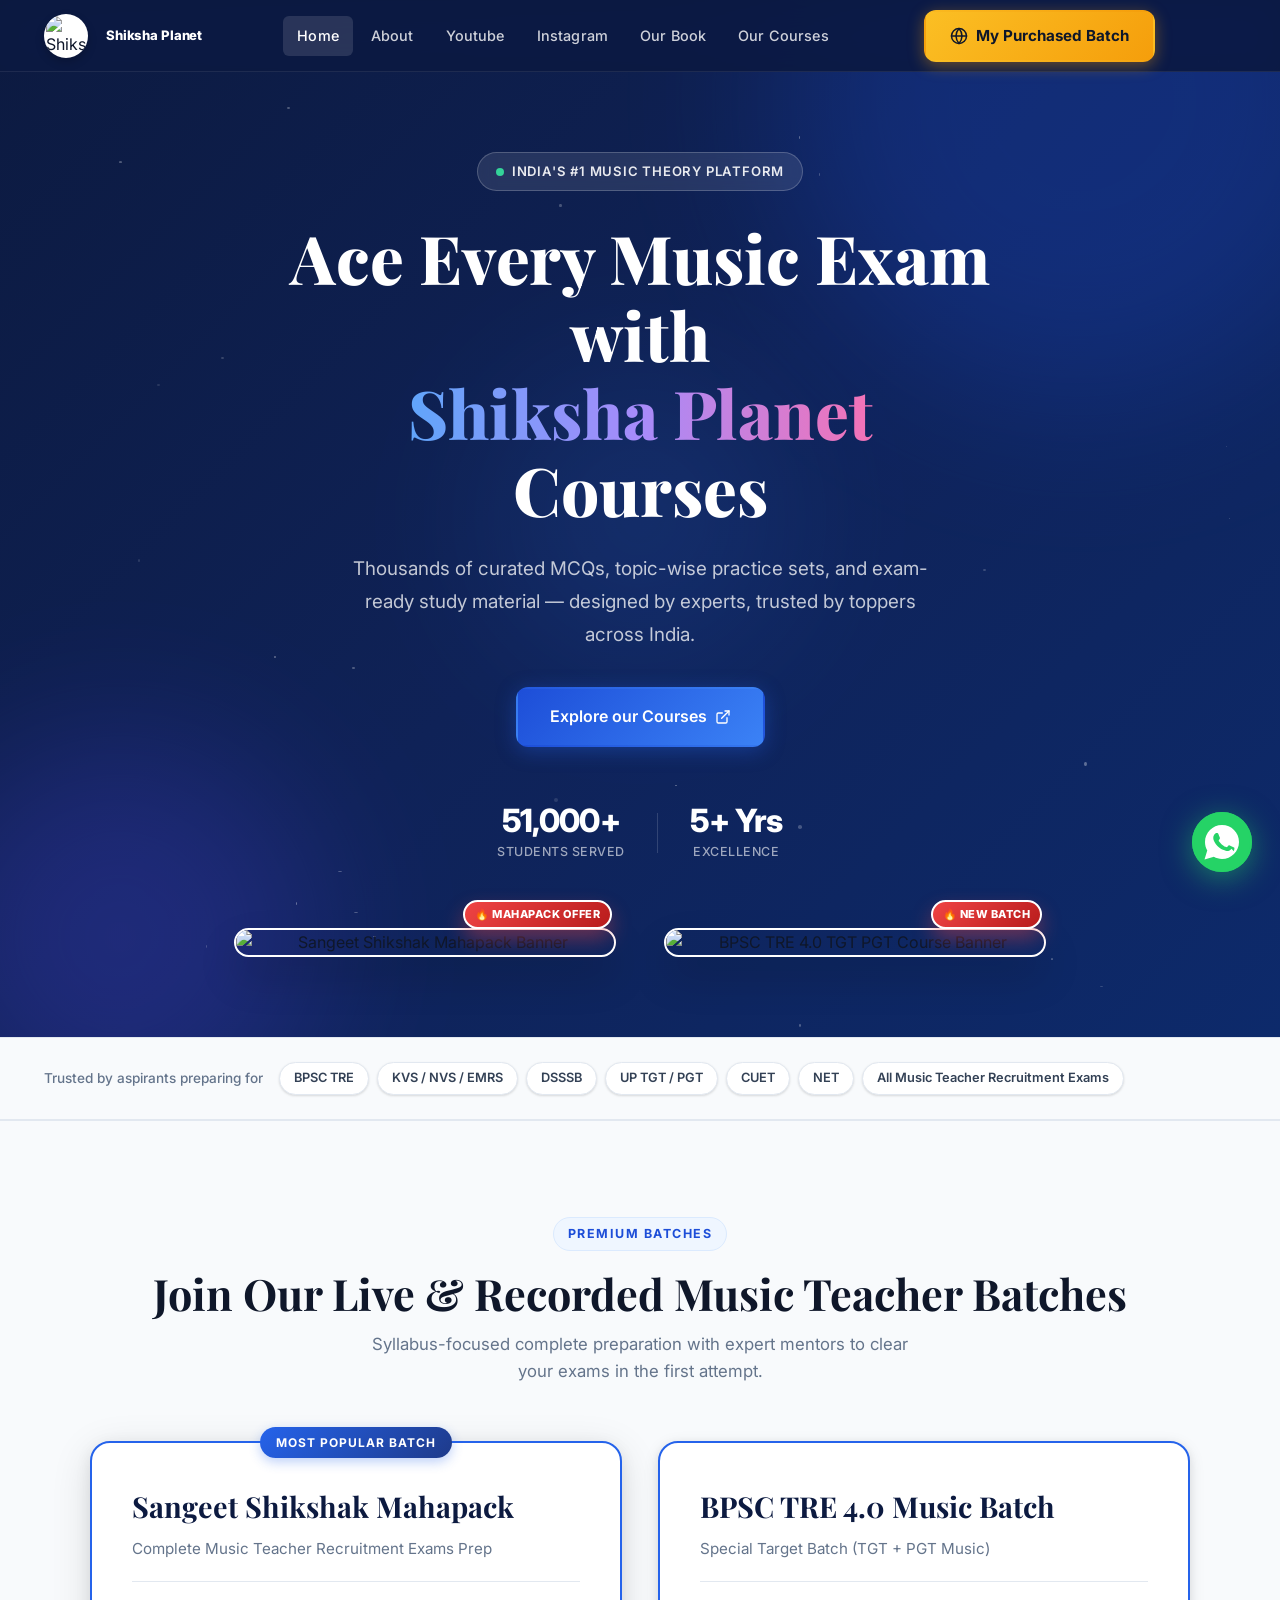
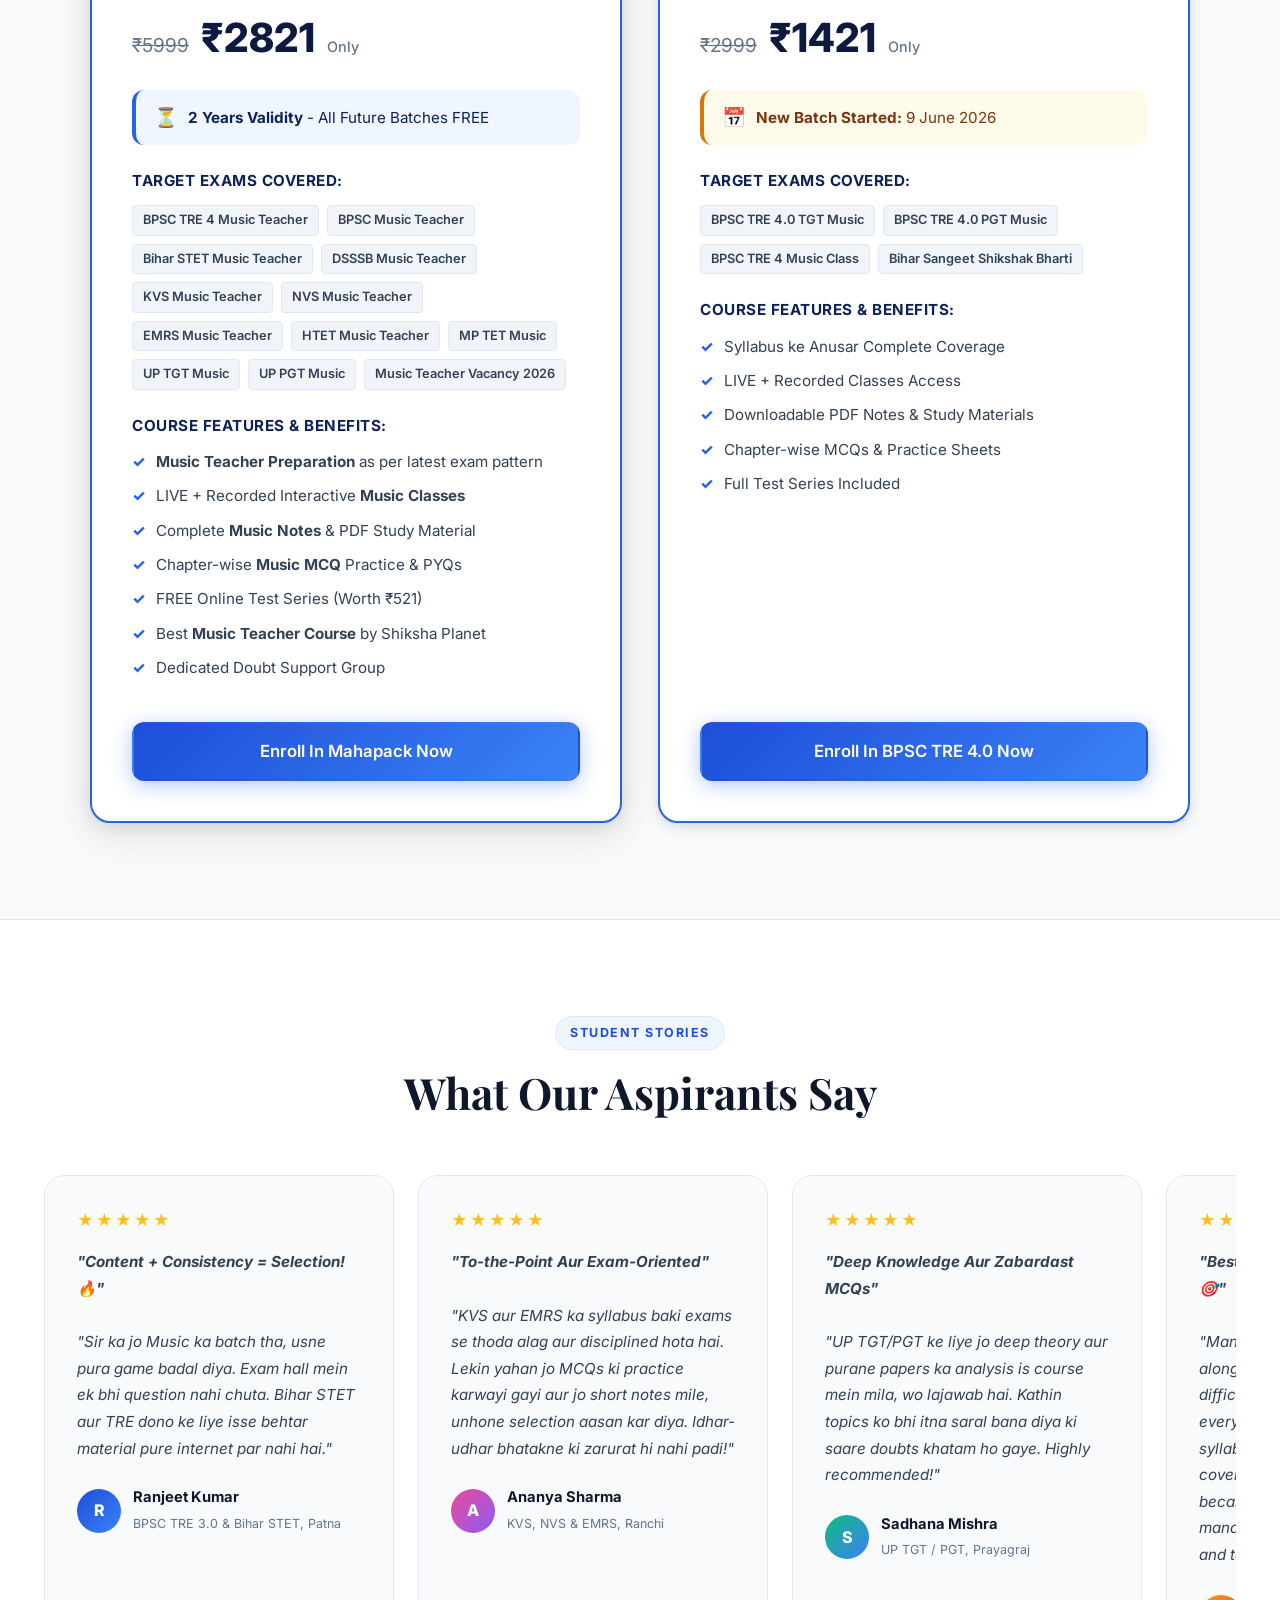
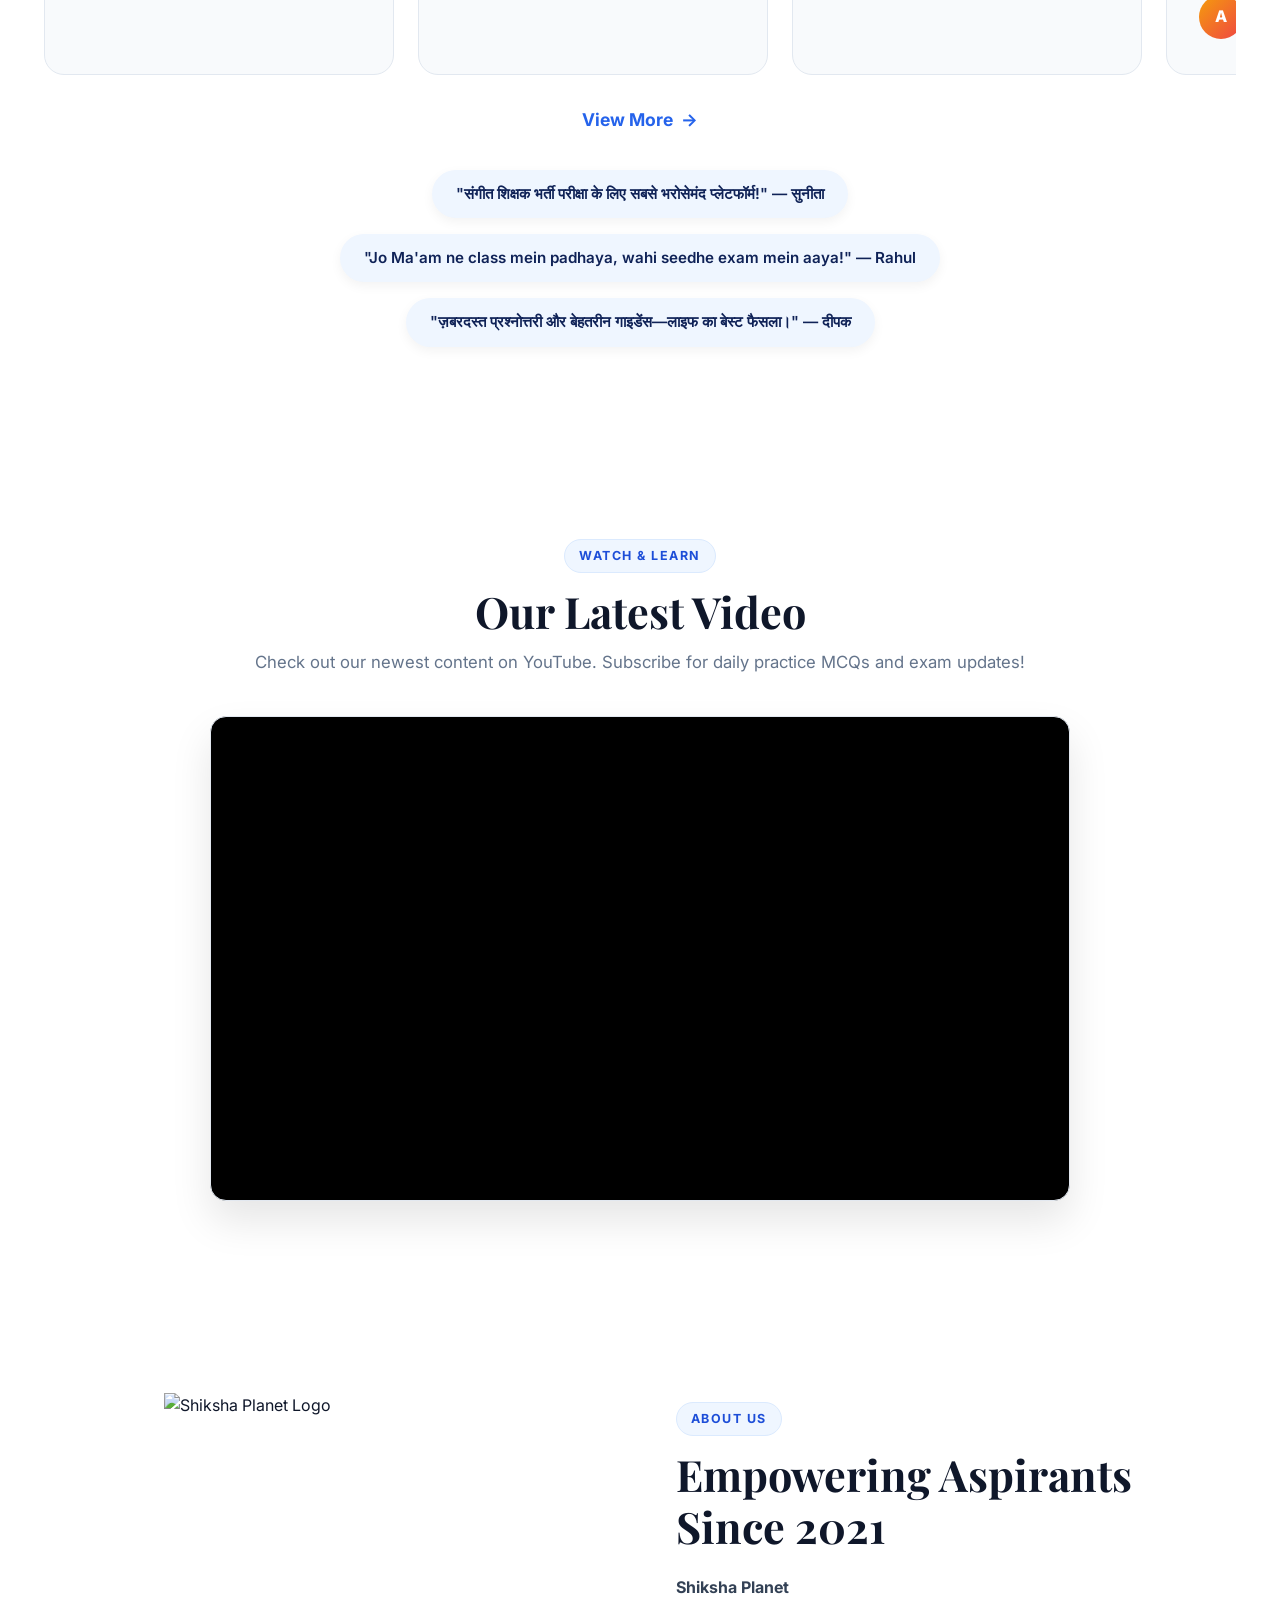
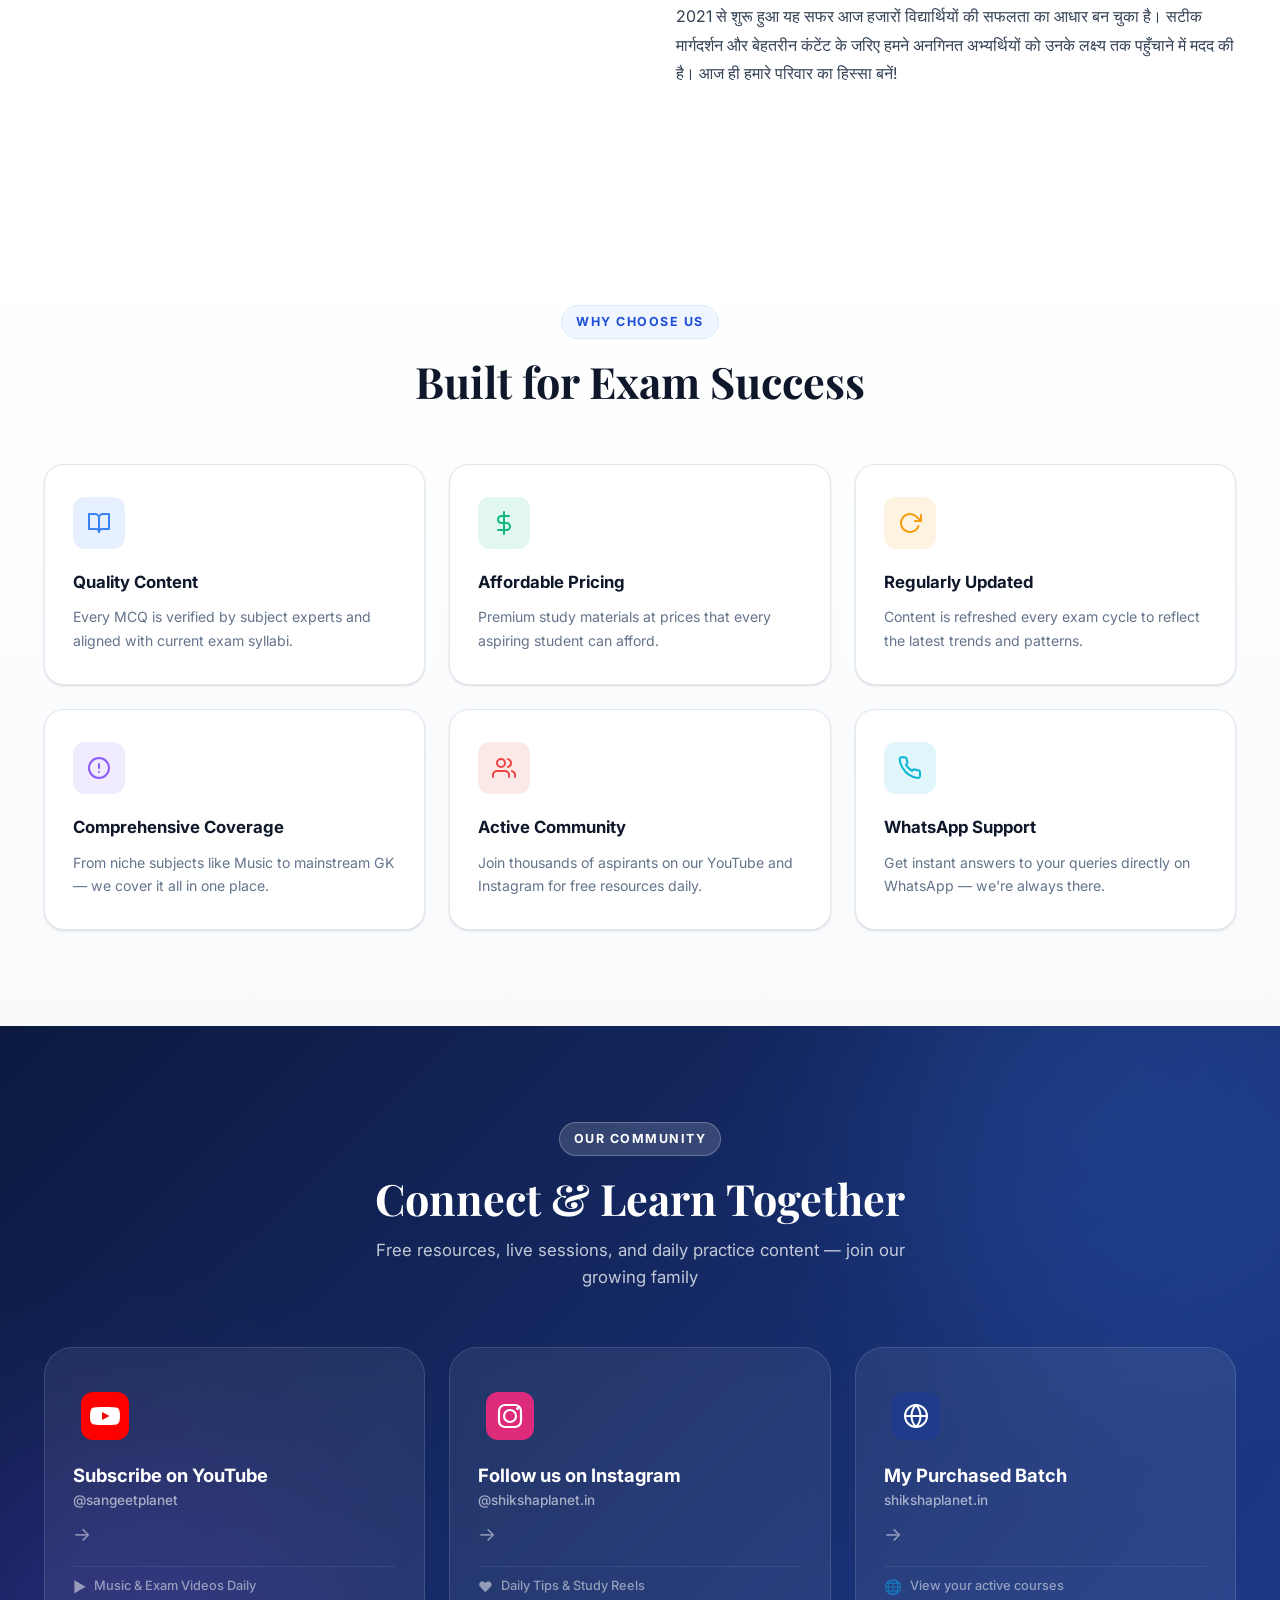
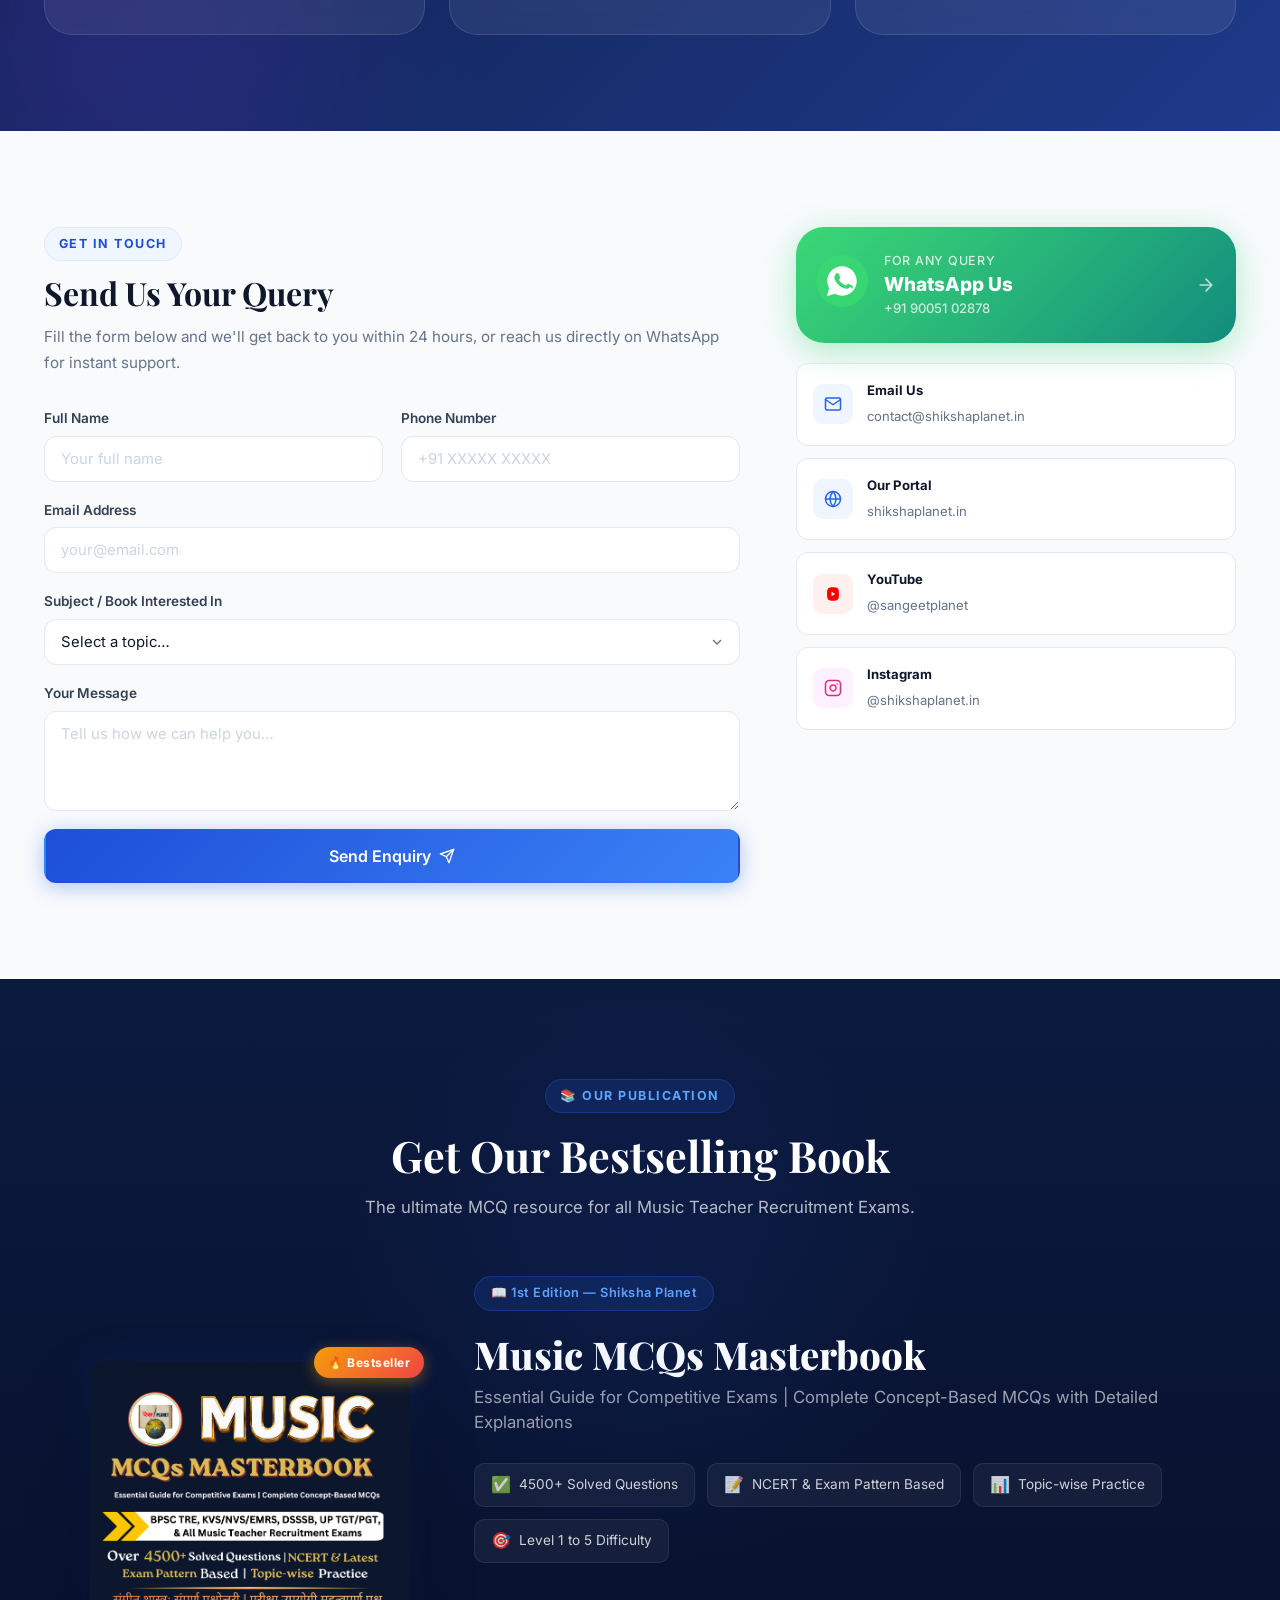
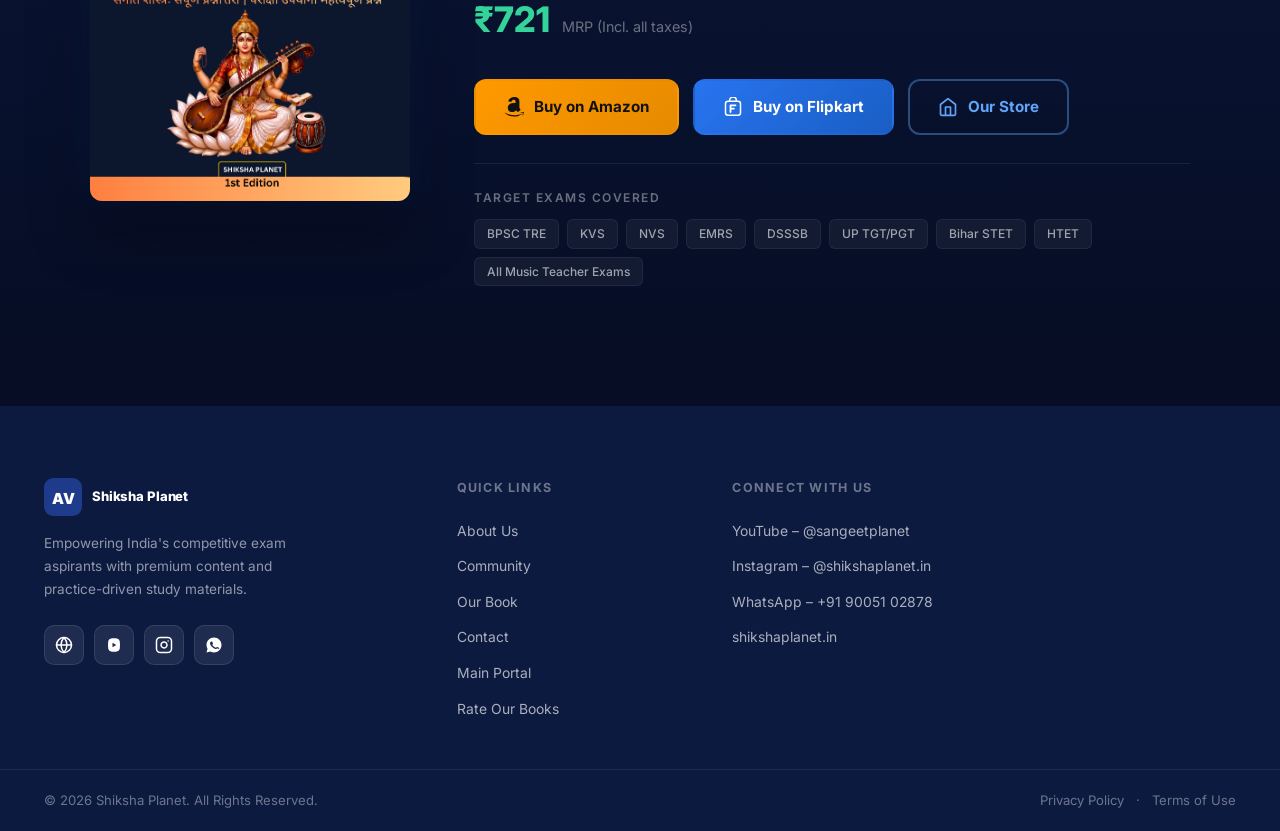
==== index.html @ 2179c1bc "Add files via upload" ====
<!DOCTYPE html>
<html lang="en">
<head>
  <meta charset="UTF-8" />
  <meta name="viewport" content="width=device-width, initial-scale=1.0" />
  <title>Shiksha Planet | Premium Competitive Exam Courses</title>
  <meta name="description" content="Shiksha Planet — India's trusted platform for competitive exam preparation courses, practice series, and study materials." />
  <meta property="og:title" content="Shiksha Planet" />
  <meta property="og:description" content="Premium competitive exam preparation courses and study materials." />
  <meta property="og:type" content="website" />
  <meta name="keywords" content="BPSC TRE 4 Music Teacher, BPSC Music Teacher, Bihar STET Music, Bihar STET Music Teacher, DSSSB Music Teacher, KVS Music Teacher, NVS Music Teacher, EMRS Music Teacher, HTET Music Teacher, MP TET Music, UP TGT Music, UP PGT Music, Music Teacher Vacancy 2026, Music Teacher Exam, Sangeet Shikshak, Music Teacher Preparation, BPSC TRE 4 Vacancy, Bihar Teacher Vacancy, Music MCQ, Music Notes, Music Classes, Music Teacher Course, Shiksha Planet Music, shiksha planet, Music Teacher Online Classes, Music Teacher Preparation Batch, Sangeet Shikshak Batch, BPSC Music Teacher Course, Music Teacher Exam Preparation, Music Teacher Live Classes, Sangeet Shikshak Online Batch, up tgt pgt, htet music, dsssb music, nvs music, kvs music, emrs music, up tgt music, up pgt music, BPSC TRE 4 Music Class, Bihar Sangeet Shikshak Bharti" />
  <link rel="canonical" href="https://store.shikshaplanet.in/" />
  <link rel="preconnect" href="https://fonts.googleapis.com" />
  <link rel="preconnect" href="https://fonts.gstatic.com" crossorigin />
  <link href="https://fonts.googleapis.com/css2?family=Inter:wght@300;400;500;600;700;800;900&family=Playfair+Display:wght@600;700;800&display=swap" rel="stylesheet" />
  <link rel="stylesheet" href="style.css?v=2" />
</head>
<body>

  <!-- ============================================================
       HEADER / NAVBAR
  ============================================================ -->
  <header class="navbar" id="navbar">
    <div class="container nav-inner">
      <a href="#hero" class="brand" aria-label="Shiksha Planet home">
        <div class="brand-logo" style="width: 44px; height: 44px; border-radius: 50%; background: white; margin-right: 8px; flex-shrink: 0; display: flex; align-items: center; justify-content: center; overflow: hidden; box-shadow: 0 4px 10px rgba(0,0,0,0.2);">
          <img src="images/logo.png" alt="Shiksha Planet Logo" style="width: 90%; height: 90%; object-fit: contain;" />
        </div>
        <div class="brand-text">
          <span class="brand-main">Shiksha Planet</span>
        </div>
      </a>

      <nav class="nav-links" id="navLinks" aria-label="Main navigation">
        <a href="#hero" class="nav-link">Home</a>
        <a href="#about" class="nav-link">About</a>
        <a href="https://www.youtube.com/@sangeetplanet" target="_blank" rel="noopener noreferrer" class="nav-link">Youtube</a>
        <a href="https://www.instagram.com/shikshaplanet.in" target="_blank" rel="noopener noreferrer" class="nav-link">Instagram</a>
        <a href="#books" class="nav-link">Our Book</a>
        <a href="https://store.shikshaplanet.in" target="_blank" rel="noopener noreferrer" class="nav-link">Our Courses</a>
      </nav>

      <a href="https://store.shikshaplanet.in/purchases?type=10" target="_blank" rel="noopener noreferrer"
         class="btn btn-portal" id="visitPortalBtn" aria-label="My Purchased Batch – Shiksha Planet">
        <svg class="btn-icon" viewBox="0 0 24 24" fill="none" stroke="currentColor" stroke-width="2" stroke-linecap="round" stroke-linejoin="round" aria-hidden="true">
          <circle cx="12" cy="12" r="10"/>
          <line x1="2" y1="12" x2="22" y2="12"/>
          <path d="M12 2a15.3 15.3 0 0 1 4 10 15.3 15.3 0 0 1-4 10 15.3 15.3 0 0 1-4-10 15.3 15.3 0 0 1 4-10z"/>
        </svg>
        My Purchased Batch
      </a>

      <div class="mobile-nav-right" style="display: flex; align-items: center; gap: 12px;">
        <a href="https://store.shikshaplanet.in/purchases?type=10" target="_blank" rel="noopener noreferrer" class="btn btn-primary mobile-header-btn">My Purchased Batch</a>
        <button class="hamburger" id="hamburger" aria-label="Open menu" aria-expanded="false" aria-controls="navLinks">
          <span></span><span></span><span></span>
        </button>
      </div>
    </div>
  </header>

  <!-- Mobile Nav Overlay -->
  <div class="mobile-nav-overlay" id="mobileNavOverlay">
    <button class="mobile-nav-close" id="mobileNavClose" aria-label="Close menu">✕</button>
    <nav class="mobile-nav-links" aria-label="Mobile navigation">
      <a href="#hero" class="mobile-nav-link">Home</a>
      <a href="#about" class="mobile-nav-link">About</a>
      <a href="https://www.youtube.com/@sangeetplanet" target="_blank" rel="noopener noreferrer" class="mobile-nav-link">Youtube</a>
      <a href="https://www.instagram.com/shikshaplanet.in" target="_blank" rel="noopener noreferrer" class="mobile-nav-link">Instagram</a>
      <a href="#books" class="mobile-nav-link">Our Book</a>
      <a href="https://store.shikshaplanet.in" target="_blank" rel="noopener noreferrer" class="mobile-nav-link">Our Courses</a>
    </nav>
    <a href="https://store.shikshaplanet.in/purchases?type=10" target="_blank" rel="noopener noreferrer" class="btn btn-portal mobile-portal-btn">
      <svg class="btn-icon" viewBox="0 0 24 24" fill="none" stroke="currentColor" stroke-width="2" stroke-linecap="round" stroke-linejoin="round" aria-hidden="true">
        <circle cx="12" cy="12" r="10"/>
        <line x1="2" y1="12" x2="22" y2="12"/>
        <path d="M12 2a15.3 15.3 0 0 1 4 10 15.3 15.3 0 0 1-4 10 15.3 15.3 0 0 1-4-10 15.3 15.3 0 0 1 4-10z"/>
      </svg>
      My Purchased Batch
    </a>
  </div>

  <!-- ============================================================
       HERO SECTION
  ============================================================ -->
  <section class="hero" id="hero">
    <div class="hero-bg-shapes" aria-hidden="true">
      <div class="shape shape-1"></div>
      <div class="shape shape-2"></div>
      <div class="shape shape-3"></div>
      <div class="particles" id="particles"></div>
    </div>
    <div class="container hero-content">
      <div class="hero-badge">
        <span class="badge-dot"></span>
        India's #1 Music Theory Platform
      </div>
      <h1 class="hero-headline">
        Ace Every Music Exam with<br/>
        <span class="hero-gradient-text">Shiksha Planet</span><br/>
        Courses
      </h1>
      <p class="hero-desc">
        Thousands of curated MCQs, topic-wise practice sets, and exam-ready study material — designed by experts, trusted by toppers across India.
      </p>
      <div class="hero-ctas">
        <a href="https://store.shikshaplanet.in" target="_blank" rel="noopener noreferrer" class="btn btn-primary btn-large" id="heroPortalBtn">
          Explore our Courses
          <svg class="btn-icon-right" viewBox="0 0 24 24" fill="none" stroke="currentColor" stroke-width="2" stroke-linecap="round" stroke-linejoin="round" aria-hidden="true">
            <path d="M18 13v6a2 2 0 0 1-2 2H5a2 2 0 0 1-2-2V8a2 2 0 0 1 2-2h6"/>
            <polyline points="15 3 21 3 21 9"/>
            <line x1="10" y1="14" x2="21" y2="3"/>
          </svg>
        </a>
      </div>
      <div class="hero-stats">
        <div class="stat-item">
          <span class="stat-num">51,000+</span>
          <span class="stat-label">Students Served</span>
        </div>
        <div class="stat-divider" aria-hidden="true"></div>
        <div class="stat-item">
          <span class="stat-num">5+ Yrs</span>
          <span class="stat-label">Excellence</span>
        </div>
      </div>
      
      <!-- Promotional Poster Banners -->
      <div class="hero-banners-container" style="display: grid; grid-template-columns: repeat(auto-fit, minmax(300px, 1fr)); gap: 48px; margin-top: 64px; width: 100%; max-width: 1200px; margin-left: auto; margin-right: auto;">
        
        <!-- Banner 1: Mahapack -->
        <div class="hero-banner-wrap" style="position: relative; transition: transform 0.3s ease;">
          <div class="badge-new-batch" style="z-index: 10; padding: 4px 10px; font-size: 11px; top: -28px; right: 4px; border-width: 2px;">🔥 Mahapack Offer</div>
          <a href="https://store.shikshaplanet.in/new-courses/52-sangeet-shikshak-mahapack" target="_blank" rel="noopener noreferrer" style="display: block; cursor: pointer; border-radius: 16px; overflow: hidden; box-shadow: 0 20px 40px rgba(0,0,0,0.15); border: 2px solid var(--white);">
            <img src="images/mahapack_poster.png" alt="Sangeet Shikshak Mahapack Banner" style="width: 100%; height: auto; display: block; object-fit: cover;" onmouseover="this.parentElement.parentElement.style.transform='scale(1.02)'" onmouseout="this.parentElement.parentElement.style.transform='scale(1)'" />
          </a>
        </div>

        <!-- Banner 2: BPSC TRE 4.0 -->
        <div class="hero-banner-wrap" style="position: relative; transition: transform 0.3s ease;">
          <div class="badge-new-batch" style="z-index: 10; padding: 4px 10px; font-size: 11px; top: -28px; right: 4px; border-width: 2px;">🔥 New Batch</div>
          <a href="https://store.shikshaplanet.in/new-courses/49-bpsc-tre-4-music-new-batch" target="_blank" rel="noopener noreferrer" style="display: block; cursor: pointer; border-radius: 16px; overflow: hidden; box-shadow: 0 20px 40px rgba(0,0,0,0.15); border: 2px solid var(--white);">
            <img src="images/course_banner.png" alt="BPSC TRE 4.0 TGT PGT Course Banner" style="width: 100%; height: auto; display: block; object-fit: cover;" onmouseover="this.parentElement.parentElement.style.transform='scale(1.02)'" onmouseout="this.parentElement.parentElement.style.transform='scale(1)'" />
          </a>
        </div>

      </div>
    </div>

  </section>

  <!-- ============================================================
       TRUST STRIP
  ============================================================ -->
  <section class="trust-strip" aria-label="Trusted by exam aspirants">
    <div class="container trust-inner">
      <p class="trust-label">Trusted by aspirants preparing for</p>
      <div class="trust-badges">
        <span class="trust-badge">BPSC TRE</span>
        <span class="trust-badge">KVS / NVS / EMRS</span>
        <span class="trust-badge">DSSSB</span>
        <span class="trust-badge">UP TGT / PGT</span>
        <span class="trust-badge">CUET</span>
        <span class="trust-badge">NET</span>
        <span class="trust-badge">All Music Teacher Recruitment Exams</span>
      </div>
    </div>
  </section>

  <!-- ============================================================
       OUR FEATURED COURSES (SEO OPTIMIZED)
       ============================================================ -->
  <section class="section courses-section" id="courses" aria-label="Our Courses">
    <div class="container">
      <div class="section-header">
        <div class="section-tag">Premium Batches</div>
        <h2 class="section-title">Join Our Live & Recorded Music Teacher Batches</h2>
        <p class="section-subtitle">Syllabus-focused complete preparation with expert mentors to clear your exams in the first attempt.</p>
      </div>

      <div class="courses-grid">
        <!-- Course 1: Mahapack -->
        <a href="https://store.shikshaplanet.in/new-courses/52-sangeet-shikshak-mahapack" target="_blank" rel="noopener noreferrer" class="course-card popular-card" style="text-decoration: none; color: inherit; display: flex;">
          <div class="popular-badge">Most Popular Batch</div>
          <div class="course-card-header">
            <h3>Sangeet Shikshak Mahapack</h3>
            <p class="course-tagline">Complete Music Teacher Recruitment Exams Prep</p>
          </div>
          <div class="course-price-box">
            <span class="original-price">₹5999</span>
            <span class="current-price">₹2821</span>
            <span class="price-suffix">Only</span>
          </div>
          <div class="validity-banner">
             <span class="icon">⏳</span> <span><strong>2 Years Validity</strong> - All Future Batches FREE</span>
          </div>
          <div class="target-exams-box">
            <h4>Target Exams Covered:</h4>
            <div class="exams-tags">
              <span>BPSC TRE 4 Music Teacher</span>
              <span>BPSC Music Teacher</span>
              <span>Bihar STET Music Teacher</span>
              <span>DSSSB Music Teacher</span>
              <span>KVS Music Teacher</span>
              <span>NVS Music Teacher</span>
              <span>EMRS Music Teacher</span>
              <span>HTET Music Teacher</span>
              <span>MP TET Music</span>
              <span>UP TGT Music</span>
              <span>UP PGT Music</span>
              <span>Music Teacher Vacancy 2026</span>
            </div>
          </div>
          <div class="course-features-list">
            <h4>Course Features & Benefits:</h4>
            <ul>
              <li><strong>Music Teacher Preparation</strong> as per latest exam pattern</li>
              <li>LIVE + Recorded Interactive <strong>Music Classes</strong></li>
              <li>Complete <strong>Music Notes</strong> & PDF Study Material</li>
              <li>Chapter-wise <strong>Music MCQ</strong> Practice & PYQs</li>
              <li>FREE Online Test Series (Worth ₹521)</li>
              <li>Best <strong>Music Teacher Course</strong> by Shiksha Planet</li>
              <li>Dedicated Doubt Support Group</li>
            </ul>
          </div>
          <div class="course-action">
            <span class="btn btn-primary btn-full">Enroll In Mahapack Now</span>
          </div>
        </a>

        <!-- Course 2: BPSC TRE 4.0 -->
        <a href="https://store.shikshaplanet.in/new-courses/49-bpsc-tre-4-music-new-batch" target="_blank" rel="noopener noreferrer" class="course-card" style="text-decoration: none; color: inherit; display: flex;">
          <div class="course-card-header">
            <h3>BPSC TRE 4.0 Music Batch</h3>
            <p class="course-tagline">Special Target Batch (TGT + PGT Music)</p>
          </div>
          <div class="course-price-box">
            <span class="original-price">₹2999</span>
            <span class="current-price">₹1421</span>
            <span class="price-suffix">Only</span>
          </div>
          <div class="validity-banner date-banner">
             <span class="icon">📅</span> <span><strong>New Batch Started:</strong> 9 June 2026</span>
          </div>
          <div class="target-exams-box">
            <h4>Target Exams Covered:</h4>
            <div class="exams-tags">
              <span>BPSC TRE 4.0 TGT Music</span>
              <span>BPSC TRE 4.0 PGT Music</span>
              <span>BPSC TRE 4 Music Class</span>
              <span>Bihar Sangeet Shikshak Bharti</span>
            </div>
          </div>
          <div class="course-features-list">
            <h4>Course Features & Benefits:</h4>
            <ul>
              <li>Syllabus ke Anusar Complete Coverage</li>
              <li>LIVE + Recorded Classes Access</li>
              <li>Downloadable PDF Notes & Study Materials</li>
              <li>Chapter-wise MCQs & Practice Sheets</li>
              <li>Full Test Series Included</li>
            </ul>
          </div>
          <div class="course-action">
            <span class="btn btn-primary btn-full">Enroll In BPSC TRE 4.0 Now</span>
          </div>
        </a>
      </div>
    </div>
  </section>

  <!-- ============================================================
       TESTIMONIALS
  ============================================================ -->
  <section class="testimonials section" id="testimonials" aria-label="Student testimonials">
    <div class="container">
      <div class="section-header">
        <div class="section-tag">Student Stories</div>
        <h2 class="section-title">What Our Aspirants Say</h2>
      </div>
      <div class="testi-wrapper">
        <div class="testi-grid" id="testiGrid">
        <blockquote class="testi-card" id="testiRanjeet">
          <div class="testi-stars" aria-label="5 stars">★★★★★</div>
          <p><strong>"Content + Consistency = Selection! 🔥"</strong><br><br>"Sir ka jo Music ka batch tha, usne pura game badal diya. Exam hall mein ek bhi question nahi chuta. Bihar STET aur TRE dono ke liye isse behtar material pure internet par nahi hai."</p>
          <footer>
            <div class="testi-avatar" aria-hidden="true">R</div>
            <div>
              <strong>Ranjeet Kumar</strong>
              <span>BPSC TRE 3.0 & Bihar STET, Patna</span>
            </div>
          </footer>
        </blockquote>
        
        <blockquote class="testi-card" id="testiAnanya">
          <div class="testi-stars" aria-label="5 stars">★★★★★</div>
          <p><strong>"To-the-Point Aur Exam-Oriented"</strong><br><br>"KVS aur EMRS ka syllabus baki exams se thoda alag aur disciplined hota hai. Lekin yahan jo MCQs ki practice karwayi gayi aur jo short notes mile, unhone selection aasan kar diya. Idhar-udhar bhatakne ki zarurat hi nahi padi!"</p>
          <footer>
            <div class="testi-avatar" style="background:linear-gradient(135deg,#ec4899,#8b5cf6)" aria-hidden="true">A</div>
            <div>
              <strong>Ananya Sharma</strong>
              <span>KVS, NVS & EMRS, Ranchi</span>
            </div>
          </footer>
        </blockquote>

        <blockquote class="testi-card" id="testiSadhana">
          <div class="testi-stars" aria-label="5 stars">★★★★★</div>
          <p><strong>"Deep Knowledge Aur Zabardast MCQs"</strong><br><br>"UP TGT/PGT ke liye jo deep theory aur purane papers ka analysis is course mein mila, wo lajawab hai. Kathin topics ko bhi itna saral bana diya ki saare doubts khatam ho gaye. Highly recommended!"</p>
          <footer>
            <div class="testi-avatar" style="background:linear-gradient(135deg,#10b981,#3b82f6)" aria-hidden="true">S</div>
            <div>
              <strong>Sadhana Mishra</strong>
              <span>UP TGT / PGT, Prayagraj</span>
            </div>
          </footer>
        </blockquote>

        <blockquote class="testi-card" id="testiAnjali">
          <div class="testi-stars" aria-label="5 stars">★★★★★</div>
          <p><strong>"Best Course for Class 12th Students! 🎯"</strong><br><br>"Managing CUET UG preparation alongside board exams seemed very difficult, but this course made everything so simple. The music syllabus and domain topics were covered so well that all my basics became clear. I learned time management through the mock tests, and today I am in my dream university!"</p>
          <footer>
            <div class="testi-avatar" style="background:linear-gradient(135deg,#f59e0b,#ef4444)" aria-hidden="true">A</div>
            <div>
              <strong>Anjali Singh</strong>
              <span>CUET UG Entrance, New Delhi</span>
            </div>
          </footer>
        </blockquote>

        <blockquote class="testi-card" id="testiVikas">
          <div class="testi-stars" aria-label="5 stars">★★★★★</div>
          <p><strong>"Perfect Content for Higher University Entrances!"</strong><br><br>"CUET PG level is quite deep and finding accurate guidance is very difficult. The focus on raga analysis, advanced theory, and detailed MCQs in this course was amazing. It was solely because of the mock tests and conceptual clarity of this batch that I got selected into a top university."</p>
          <footer>
            <div class="testi-avatar" style="background:linear-gradient(135deg,#6366f1,#8b5cf6)" aria-hidden="true">V</div>
            <div>
              <strong>Vikas Raj</strong>
              <span>CUET PG Entrance, BHU Campus</span>
            </div>
          </footer>
        </blockquote>

        <blockquote class="testi-card" id="testiAmit">
          <div class="testi-stars" aria-label="5 stars">★★★★★</div>
          <p><strong>"कम समय में सटीक तैयारी और बेहतरीन टाइम मैनेजमेंट"</strong><br><br>"डीएसएसएसबी में टाइम MANAGEMENT सबसे बड़ा चैलेंज होता है। इस कोर्स में सिर्फ पढ़ाया नहीं जाता, बल्कि कम समय में सही उत्तर कैसे चुनना है, यह सिखाया जाता है। कंटेंट एकदम अपडेटेड और प्रामाणिक है।"</p>
          <footer>
            <div class="testi-avatar" style="background:linear-gradient(135deg,#14b8a6,#0ea5e9)" aria-hidden="true">अ</div>
            <div>
              <strong>अमित वर्मा</strong>
              <span>DSSSB Delhi, दिल्ली</span>
            </div>
          </footer>
        </blockquote>
      </div>
      
      <div class="testi-scroll-action">
        <button class="testi-scroll-btn" onclick="document.getElementById('testiGrid').scrollBy({ left: 350, behavior: 'smooth' })" aria-label="Scroll to view more">
          View More <span>→</span>
        </button>
      </div>
      </div>

      <div class="testi-oneliners">
        <div class="testi-oneliner">"संगीत शिक्षक भर्ती परीक्षा के लिए सबसे भरोसेमंद प्लेटफॉर्म!" — सुनीता</div>
        <div class="testi-oneliner">"Jo Ma'am ne class mein padhaya, wahi seedhe exam mein aaya!" — Rahul</div>
        <div class="testi-oneliner">"ज़बरदस्त प्रश्नोत्तरी और बेहतरीन गाइडेंस—लाइफ का बेस्ट फैसला।" — दीपक</div>
      </div>
    </div>
  </section>

  <!-- ============================================================
       LATEST VIDEO
  ============================================================ -->
  <section class="latest-video section" id="video" aria-label="Our Latest Video">
    <div class="container reveal">
      <div class="section-header" style="max-width: 800px; margin: 0 auto; text-align: center; margin-bottom: 40px;">
        <div class="section-tag" style="justify-content: center; margin-bottom: 12px;">Watch &amp; Learn</div>
        <h2 class="section-title">Our Latest Video</h2>
        <p style="color: var(--gray-500); font-size: 1.05rem;">Check out our newest content on YouTube. Subscribe for daily practice MCQs and exam updates!</p>
      </div>
      
      <div class="video-container reveal" style="max-width: 860px; margin: 0 auto; border-radius: 16px; overflow: hidden; box-shadow: 0 20px 40px rgba(0,0,0,0.1); border: 1px solid var(--gray-200); background: #000;">
        <div style="position: relative; padding-bottom: 56.25%; height: 0;">
          <iframe 
            src="https://www.youtube-nocookie.com/embed/hWtbzKx9obE" 
            title="Our Latest Video" 
            style="position: absolute; top: 0; left: 0; width: 100%; height: 100%; border: 0;" 
            allow="accelerometer; autoplay; clipboard-write; encrypted-media; gyroscope; picture-in-picture; web-share" 
            allowfullscreen>
          </iframe>
        </div>
      </div>
    </div>
  </section>

  <!-- ============================================================
       ABOUT US
  ============================================================ -->
  <section class="about section" id="about">
    <div class="container about-grid">
      <div class="about-visual" aria-hidden="true">
        <div class="about-card-stack">
          <div class="about-center-icon">
            <img src="images/logo.png" alt="Shiksha Planet Logo" style="width: 100%; height: 100%; object-fit: contain; mix-blend-mode: multiply;" />
          </div>
        </div>
      </div>
      <div class="about-text">
        <div class="section-tag">About Us</div>
        <h2 class="section-title">Empowering Aspirants<br/>Since 2021</h2>
        <p class="about-desc">
          <strong>Shiksha Planet</strong><br/>
          2021 से शुरू हुआ यह सफर आज हजारों विद्यार्थियों की सफलता का आधार बन चुका है। सटीक मार्गदर्शन और बेहतरीन कंटेंट के जरिए हमने अनगिनत अभ्यर्थियों को उनके लक्ष्य तक पहुँचाने में मदद की है। आज ही हमारे परिवार का हिस्सा बनें!
        </p>

      </div>
    </div>
  </section>

  <!-- ============================================================
       WHY CHOOSE US
  ============================================================ -->
  <section class="features section" id="features" aria-label="Why choose Shiksha Planet">
    <div class="container">
      <div class="section-header">
        <div class="section-tag">Why Choose Us</div>
        <h2 class="section-title">Built for Exam Success</h2>
      </div>
      <div class="features-grid">
        <div class="feature-card" id="featureQuality">
          <div class="feature-icon-wrap" style="--fi-color:#3b82f6">
            <svg viewBox="0 0 24 24" fill="none" stroke="currentColor" stroke-width="2" stroke-linecap="round" stroke-linejoin="round" aria-hidden="true">
              <path d="M2 3h6a4 4 0 0 1 4 4v14a3 3 0 0 0-3-3H2z"/>
              <path d="M22 3h-6a4 4 0 0 0-4 4v14a3 3 0 0 1 3-3h7z"/>
            </svg>
          </div>
          <h3>Quality Content</h3>
          <p>Every MCQ is verified by subject experts and aligned with current exam syllabi.</p>
        </div>
        <div class="feature-card" id="featureAffordable">
          <div class="feature-icon-wrap" style="--fi-color:#10b981">
            <svg viewBox="0 0 24 24" fill="none" stroke="currentColor" stroke-width="2" stroke-linecap="round" stroke-linejoin="round" aria-hidden="true">
              <line x1="12" y1="1" x2="12" y2="23"/><path d="M17 5H9.5a3.5 3.5 0 0 0 0 7h5a3.5 3.5 0 0 1 0 7H6"/>
            </svg>
          </div>
          <h3>Affordable Pricing</h3>
          <p>Premium study materials at prices that every aspiring student can afford.</p>
        </div>
        <div class="feature-card" id="featureUpdated">
          <div class="feature-icon-wrap" style="--fi-color:#f59e0b">
            <svg viewBox="0 0 24 24" fill="none" stroke="currentColor" stroke-width="2" stroke-linecap="round" stroke-linejoin="round" aria-hidden="true">
              <polyline points="23 4 23 10 17 10"/>
              <path d="M20.49 15a9 9 0 1 1-2.12-9.36L23 10"/>
            </svg>
          </div>
          <h3>Regularly Updated</h3>
          <p>Content is refreshed every exam cycle to reflect the latest trends and patterns.</p>
        </div>
        <div class="feature-card" id="featureComprehensive">
          <div class="feature-icon-wrap" style="--fi-color:#8b5cf6">
            <svg viewBox="0 0 24 24" fill="none" stroke="currentColor" stroke-width="2" stroke-linecap="round" stroke-linejoin="round" aria-hidden="true">
              <circle cx="12" cy="12" r="10"/><line x1="12" y1="8" x2="12" y2="12"/><line x1="12" y1="16" x2="12.01" y2="16"/>
            </svg>
          </div>
          <h3>Comprehensive Coverage</h3>
          <p>From niche subjects like Music to mainstream GK — we cover it all in one place.</p>
        </div>
        <div class="feature-card" id="featureCommunity">
          <div class="feature-icon-wrap" style="--fi-color:#ef4444">
            <svg viewBox="0 0 24 24" fill="none" stroke="currentColor" stroke-width="2" stroke-linecap="round" stroke-linejoin="round" aria-hidden="true">
              <path d="M17 21v-2a4 4 0 0 0-4-4H5a4 4 0 0 0-4 4v2"/>
              <circle cx="9" cy="7" r="4"/>
              <path d="M23 21v-2a4 4 0 0 0-3-3.87"/>
              <path d="M16 3.13a4 4 0 0 1 0 7.75"/>
            </svg>
          </div>
          <h3>Active Community</h3>
          <p>Join thousands of aspirants on our YouTube and Instagram for free resources daily.</p>
        </div>
        <div class="feature-card" id="featureSupport">
          <div class="feature-icon-wrap" style="--fi-color:#06b6d4">
            <svg viewBox="0 0 24 24" fill="none" stroke="currentColor" stroke-width="2" stroke-linecap="round" stroke-linejoin="round" aria-hidden="true">
              <path d="M22 16.92v3a2 2 0 0 1-2.18 2 19.79 19.79 0 0 1-8.63-3.07A19.5 19.5 0 0 1 4.69 12 19.79 19.79 0 0 1 1.61 3.38 2 2 0 0 1 3.61 1.22h3a2 2 0 0 1 2 1.72 12.84 12.84 0 0 0 .7 2.81 2 2 0 0 1-.45 2.11L7.91 8.85A16 16 0 0 0 14 14.92l.95-.96a2 2 0 0 1 2.11-.45 12.84 12.84 0 0 0 2.81.7A2 2 0 0 1 21.91 16.92z"/>
            </svg>
          </div>
          <h3>WhatsApp Support</h3>
          <p>Get instant answers to your queries directly on WhatsApp — we're always there.</p>
        </div>
      </div>
    </div>
  </section>



  <!-- ============================================================
       SOCIAL CONNECT / COMMUNITY
  ============================================================ -->
  <section class="community section" id="community">
    <div class="community-bg" aria-hidden="true">
      <div class="community-blob cb-1"></div>
      <div class="community-blob cb-2"></div>
    </div>
    <div class="container">
      <div class="section-header">
        <div class="section-tag section-tag--light">Our Community</div>
        <h2 class="section-title section-title--light">Connect &amp; Learn Together</h2>
        <p class="section-subtitle section-subtitle--light">Free resources, live sessions, and daily practice content — join our growing family</p>
      </div>
      <div class="social-cards">

        <!-- YouTube Card -->
        <a href="https://www.youtube.com/@sangeetplanet" target="_blank" rel="noopener noreferrer"
           class="social-card social-card--yt" id="youtubeCard" aria-label="Subscribe on YouTube – Sangeet Planet">
          <div class="social-card-glow"></div>
          <div class="social-icon-wrap social-icon-wrap--yt">
            <!-- YouTube SVG -->
            <svg viewBox="0 0 48 48" fill="none" xmlns="http://www.w3.org/2000/svg" class="social-svg" aria-hidden="true">
              <rect width="48" height="48" rx="12" fill="#FF0000"/>
              <path d="M38.4 18.4a4 4 0 0 0-2.8-2.8C33.2 15 24 15 24 15s-9.2 0-11.6.6a4 4 0 0 0-2.8 2.8C9 20.8 9 24 9 24s0 3.2.6 5.6a4 4 0 0 0 2.8 2.8c2.4.6 11.6.6 11.6.6s9.2 0 11.6-.6a4 4 0 0 0 2.8-2.8c.6-2.4.6-5.6.6-5.6s0-3.2-.6-5.6z" fill="#fff"/>
              <polygon points="21,28 28.5,24 21,20" fill="#FF0000"/>
            </svg>
          </div>
          <div class="social-card-text">
            <span class="social-action">Subscribe on YouTube</span>
            <span class="social-handle">@sangeetplanet</span>
            <span class="social-cta-arrow">→</span>
          </div>
          <div class="social-card-stat">
            <span class="stat-icon">▶</span>
            <span>Music & Exam Videos Daily</span>
          </div>
        </a>

        <!-- Instagram Card -->
        <a href="https://www.instagram.com/shikshaplanet.in" target="_blank" rel="noopener noreferrer"
           class="social-card social-card--ig" id="instagramCard" aria-label="Follow us on Instagram – Shiksha Planet">
          <div class="social-card-glow social-card-glow--ig"></div>
          <div class="social-icon-wrap social-icon-wrap--ig">
            <!-- Instagram SVG -->
            <svg viewBox="0 0 48 48" fill="none" xmlns="http://www.w3.org/2000/svg" class="social-svg" aria-hidden="true">
              <rect width="48" height="48" rx="12" fill="url(#igGrad)"/>
              <rect x="13" y="13" width="22" height="22" rx="6" stroke="#fff" stroke-width="2.2"/>
              <circle cx="24" cy="24" r="6" stroke="#fff" stroke-width="2.2"/>
              <circle cx="31.5" cy="16.5" r="1.5" fill="#fff"/>
              <defs>
                <linearGradient id="igGrad" x1="0" y1="48" x2="48" y2="0">
                  <stop stop-color="#f58529"/>
                  <stop offset="0.5" stop-color="#dd2a7b"/>
                  <stop offset="1" stop-color="#8134af"/>
                </linearGradient>
              </defs>
            </svg>
          </div>
          <div class="social-card-text">
            <span class="social-action">Follow us on Instagram</span>
            <span class="social-handle">@shikshaplanet.in</span>
            <span class="social-cta-arrow">→</span>
          </div>
          <div class="social-card-stat">
            <span class="stat-icon">♥</span>
            <span>Daily Tips & Study Reels</span>
          </div>
        </a>

        <!-- Website Card -->
        <a href="https://store.shikshaplanet.in/purchases?type=10" target="_blank" rel="noopener noreferrer"
           class="social-card social-card--web" id="websiteCard" aria-label="My Purchased Batch">
          <div class="social-card-glow social-card-glow--web"></div>
          <div class="social-icon-wrap social-icon-wrap--web">
            <svg viewBox="0 0 48 48" fill="none" xmlns="http://www.w3.org/2000/svg" class="social-svg" aria-hidden="true">
              <rect width="48" height="48" rx="12" fill="url(#webGrad)"/>
              <circle cx="24" cy="24" r="11" stroke="#fff" stroke-width="2"/>
              <line x1="13" y1="24" x2="35" y2="24" stroke="#fff" stroke-width="2"/>
              <path d="M24 13c-3 3-4.5 7-4.5 11s1.5 8 4.5 11" stroke="#fff" stroke-width="2"/>
              <path d="M24 13c3 3 4.5 7 4.5 11s-1.5 8-4.5 11" stroke="#fff" stroke-width="2"/>
              <defs>
                <linearGradient id="webGrad" x1="0" y1="0" x2="48" y2="48">
                  <stop stop-color="#1e3a8a"/>
                  <stop offset="1" stop-color="#3b82f6"/>
                </linearGradient>
              </defs>
            </svg>
          </div>
          <div class="social-card-text">
            <span class="social-action">My Purchased Batch</span>
            <span class="social-handle">shikshaplanet.in</span>
            <span class="social-cta-arrow">→</span>
          </div>
          <div class="social-card-stat">
            <span class="stat-icon">🌐</span>
            <span>View your active courses</span>
          </div>
        </a>

      </div>
    </div>
  </section>


  <!-- ============================================================
       CONTACT & SUPPORT
  ============================================================ -->
  <section class="contact section" id="contact">
    <div class="container contact-grid">

      <!-- Enquiry Form -->
      <div class="contact-form-wrap" id="contactFormSection">
        <div class="section-tag">Get in Touch</div>
        <h2 class="section-title">Send Us Your Query</h2>
        <p class="contact-subtitle">Fill the form below and we'll get back to you within 24 hours, or reach us directly on WhatsApp for instant support.</p>
        <form class="enquiry-form" id="enquiryForm" novalidate>
          <div class="form-row">
            <div class="form-group">
              <label for="formName">Full Name</label>
              <input type="text" id="formName" name="name" placeholder="Your full name" required autocomplete="name" />
            </div>
            <div class="form-group">
              <label for="formPhone">Phone Number</label>
              <input type="tel" id="formPhone" name="phone" placeholder="+91 XXXXX XXXXX" autocomplete="tel" />
            </div>
          </div>
          <div class="form-group">
            <label for="formEmail">Email Address</label>
            <input type="email" id="formEmail" name="email" placeholder="your@email.com" required autocomplete="email" />
          </div>
          <div class="form-group">
            <label for="formSubject">Subject / Book Interested In</label>
            <select id="formSubject" name="subject">
              <option value="" disabled selected>Select a topic…</option>
              <option value="music">MUSIC MCQs Masterbook</option>
              <option value="history">History MCQs Masterbook</option>
              <option value="gk">GK & Current Affairs Masterbook</option>
              <option value="hindi">Hindi Literature MCQs Masterbook</option>
              <option value="other">Other / General Query</option>
            </select>
          </div>
          <div class="form-group">
            <label for="formMessage">Your Message</label>
            <textarea id="formMessage" name="message" rows="4" placeholder="Tell us how we can help you…" required></textarea>
          </div>
          <button type="submit" class="btn btn-primary btn-large form-submit" id="formSubmitBtn">
            Send Enquiry
            <svg class="btn-icon-right" viewBox="0 0 24 24" fill="none" stroke="currentColor" stroke-width="2" stroke-linecap="round" stroke-linejoin="round" aria-hidden="true">
              <line x1="22" y1="2" x2="11" y2="13"/>
              <polygon points="22 2 15 22 11 13 2 9 22 2"/>
            </svg>
          </button>
          <div class="form-success" id="formSuccess" role="alert" aria-live="polite" hidden>
            ✅ Thank you! We'll be in touch soon.
          </div>
        </form>
      </div>

      <!-- Contact Sidebar -->
      <div class="contact-sidebar" id="contactSidebar">
        <!-- WhatsApp CTA -->
        <a href="https://wa.me/919005102878?text=Hello%20Shiksha%20Planet,%20I%20have%20a%20query"
           target="_blank" rel="noopener noreferrer"
           class="whatsapp-cta" id="whatsappCtaBtn" aria-label="Chat on WhatsApp – For Any Query">
          <div class="wa-icon-wrap" aria-hidden="true">
            <!-- WhatsApp SVG -->
            <svg viewBox="0 0 48 48" fill="none" xmlns="http://www.w3.org/2000/svg" class="wa-svg">
              <circle cx="24" cy="24" r="24" fill="#25D366"/>
              <path d="M24 10.4C16.5 10.4 10.4 16.5 10.4 24c0 2.4.6 4.7 1.8 6.7L10 38l7.5-2.2c1.9 1.1 4.1 1.7 6.5 1.7 7.5 0 13.6-6.1 13.6-13.6S31.5 10.4 24 10.4zm7.5 18.9c-.3.9-1.8 1.7-2.5 1.8-.7.1-1.4.3-4.3-.9-3.6-1.5-5.9-5.1-6.1-5.3-.2-.3-1.6-2.1-1.6-4.1s1-3 1.4-3.4c.4-.4.8-.5 1-.5h.8c.3 0 .6.1.9.7l1.2 3c.1.3.1.6-.1.8l-.6.9c-.2.2-.4.5-.2.9.3.4 1.1 1.6 2.4 2.7 1.6 1.4 3 1.9 3.5 2.1.4.2.7.1 1-.2l.9-1c.3-.4.6-.3 1-.1l3 1.4c.4.2.7.3.7.6.1.4-.1 1.6-.4 2.6z" fill="#fff"/>
            </svg>
          </div>
          <div class="wa-cta-text">
            <span class="wa-label">For Any Query</span>
            <strong class="wa-action">WhatsApp Us</strong>
            <span class="wa-number">+91 90051 02878</span>
          </div>
          <svg class="wa-arrow" viewBox="0 0 24 24" fill="none" stroke="currentColor" stroke-width="2" stroke-linecap="round" stroke-linejoin="round" aria-hidden="true">
            <path d="M5 12h14M12 5l7 7-7 7"/>
          </svg>
        </a>

        <!-- Contact Info -->
        <div class="contact-info-cards">
          <div class="info-card" id="infoCardEmail">
            <div class="info-icon">
              <svg viewBox="0 0 24 24" fill="none" stroke="currentColor" stroke-width="2" stroke-linecap="round" stroke-linejoin="round" aria-hidden="true">
                <path d="M4 4h16c1.1 0 2 .9 2 2v12c0 1.1-.9 2-2 2H4c-1.1 0-2-.9-2-2V6c0-1.1.9-2 2-2z"/>
                <polyline points="22,6 12,13 2,6"/>
              </svg>
            </div>
            <div>
              <strong>Email Us</strong>
              <span>contact@shikshaplanet.in</span>
            </div>
          </div>
          <div class="info-card" id="infoCardPortal">
            <div class="info-icon">
              <svg viewBox="0 0 24 24" fill="none" stroke="currentColor" stroke-width="2" stroke-linecap="round" stroke-linejoin="round" aria-hidden="true">
                <circle cx="12" cy="12" r="10"/>
                <line x1="2" y1="12" x2="22" y2="12"/>
                <path d="M12 2a15.3 15.3 0 0 1 4 10 15.3 15.3 0 0 1-4 10 15.3 15.3 0 0 1-4-10 15.3 15.3 0 0 1 4-10z"/>
              </svg>
            </div>
            <div>
              <strong>Our Portal</strong>
              <a href="https://store.shikshaplanet.in" target="_blank" rel="noopener noreferrer">shikshaplanet.in</a>
            </div>
          </div>
          <div class="info-card" id="infoCardYoutube">
            <div class="info-icon info-icon--yt">
              <svg viewBox="0 0 24 24" fill="currentColor" aria-hidden="true">
                <path d="M19.59 6.69a4.83 4.83 0 0 0-3.77-3.37C14.19 3 12 3 12 3s-2.19 0-3.82.32A4.83 4.83 0 0 0 4.41 6.69 50.77 50.77 0 0 0 4 12a50.77 50.77 0 0 0 .41 5.31 4.83 4.83 0 0 0 3.77 3.37C9.81 21 12 21 12 21s2.19 0 3.82-.32a4.83 4.83 0 0 0 3.77-3.37A50.77 50.77 0 0 0 20 12a50.77 50.77 0 0 0-.41-5.31zM10 15V9l5 3-5 3z"/>
              </svg>
            </div>
            <div>
              <strong>YouTube</strong>
              <a href="https://www.youtube.com/@sangeetplanet" target="_blank" rel="noopener noreferrer">@sangeetplanet</a>
            </div>
          </div>
          <div class="info-card" id="infoCardInstagram">
            <div class="info-icon info-icon--ig">
              <svg viewBox="0 0 24 24" fill="none" stroke="currentColor" stroke-width="2" stroke-linecap="round" stroke-linejoin="round" aria-hidden="true">
                <rect x="2" y="2" width="20" height="20" rx="5" ry="5"/>
                <path d="M16 11.37A4 4 0 1 1 12.63 8 4 4 0 0 1 16 11.37z"/>
                <line x1="17.5" y1="6.5" x2="17.51" y2="6.5"/>
              </svg>
            </div>
            <div>
              <strong>Instagram</strong>
              <a href="https://www.instagram.com/shikshaplanet.in" target="_blank" rel="noopener noreferrer">@shikshaplanet.in</a>
            </div>
          </div>
        </div>
      </div>

    </div>
  </section>

  <!-- ============================================================
       OUR BOOKS
  ============================================================ -->
  <section class="section books-section" id="books" aria-label="Our Books">
    <div class="container">
      <div class="section-header">
        <div class="section-tag">📚 Our Publication</div>
        <h2 class="section-title">Get Our Bestselling Book</h2>
        <p class="section-subtitle">The ultimate MCQ resource for all Music Teacher Recruitment Exams.</p>
      </div>

      <div class="book-showcase">
        <!-- Book Cover with 3D Effect -->
        <div class="book-cover-wrapper">
          <div class="book-3d">
            <span class="book-badge">🔥 Bestseller</span>
            <img src="images/book_front.png" alt="Music MCQs Masterbook - Front Cover" loading="lazy" />
          </div>
        </div>

        <!-- Book Details -->
        <div class="book-details">
          <div class="book-tag">📖 1st Edition — Shiksha Planet</div>
          <h3 class="book-title">Music MCQs Masterbook</h3>
          <p class="book-subtitle">Essential Guide for Competitive Exams | Complete Concept-Based MCQs with Detailed Explanations</p>

          <div class="book-features">
            <div class="book-feature">
              <span class="book-feature-icon">✅</span>
              <span>4500+ Solved Questions</span>
            </div>
            <div class="book-feature">
              <span class="book-feature-icon">📝</span>
              <span>NCERT & Exam Pattern Based</span>
            </div>
            <div class="book-feature">
              <span class="book-feature-icon">📊</span>
              <span>Topic-wise Practice</span>
            </div>
            <div class="book-feature">
              <span class="book-feature-icon">🎯</span>
              <span>Level 1 to 5 Difficulty</span>
            </div>
          </div>

          <div class="book-price-row">
            <span class="book-price">₹721</span>
            <span class="book-price-mrp">MRP (Incl. all taxes)</span>
          </div>

          <div class="book-buy-buttons">
            <!-- Amazon -->
            <a href="https://www.amazon.in/dp/8168646916" target="_blank" rel="noopener noreferrer" class="book-buy-btn btn-buy-amazon" id="buyAmazonBtn">
              <svg viewBox="0 0 24 24" width="22" height="22" fill="currentColor"><path d="M13.958 10.09c0 1.232.029 2.256-.591 3.351-.502.891-1.301 1.438-2.186 1.438-1.214 0-1.922-.924-1.922-2.292 0-2.692 2.415-3.182 4.7-3.182v.685zm3.186 7.705a.66.66 0 0 1-.753.077c-1.06-.878-1.25-1.284-1.828-2.119-1.746 1.78-2.983 2.314-5.246 2.314-2.68 0-4.764-1.653-4.764-4.96 0-2.583 1.4-4.339 3.392-5.198 1.726-.755 4.14-.889 5.986-1.098v-.41c0-.752.058-1.642-.383-2.292-.385-.579-1.124-.82-1.775-.82-1.205 0-2.277.618-2.54 1.897-.054.285-.261.566-.549.58l-3.065-.33c-.259-.058-.548-.266-.474-.66C6.068 1.526 9.424 0 12.407 0c1.524 0 3.516.406 4.718 1.564 1.524 1.426 1.378 3.329 1.378 5.404v4.894c0 1.472.611 2.119 1.187 2.915.202.282.246.62-.013.829-.648.543-1.8 1.555-2.434 2.124l-.1.064zM21.483 20.36C19.025 22.39 15.41 23.5 12.287 23.5c-4.375 0-8.317-1.617-11.298-4.308-.234-.212-.025-.502.256-.337 3.218 1.872 7.2 2.998 11.312 2.998 2.772 0 5.822-.575 8.631-1.764.424-.182.778.278.368.573l-.073-.302zm1.174-1.342c-.32-.41-2.115-.194-2.923-.098-.245.03-.283-.184-.062-.338 1.43-1.005 3.779-.715 4.053-.378.275.34-.072 2.687-1.414 3.808-.206.172-.403.08-.311-.148.302-.753.98-2.438.657-2.846z"/></svg>
              <span>Buy on Amazon</span>
            </a>

            <!-- Flipkart -->
            <a href="https://www.flipkart.com/[base64]/p/itm18220b61c4427?pid=9788168646919" target="_blank" rel="noopener noreferrer" class="book-buy-btn btn-buy-flipkart" id="buyFlipkartBtn">
              <svg viewBox="0 0 24 24" width="22" height="22" fill="none" stroke="currentColor" stroke-width="1.8" stroke-linecap="round" stroke-linejoin="round"><rect x="3" y="5" width="18" height="17" rx="3"/><path d="M8 5V4a4 4 0 0 1 8 0v1"/><path d="M9 10h6M9 10v8M9 14h4" stroke-width="2.2"/></svg>
              <span>Buy on Flipkart</span>
            </a>

            <!-- Store -->
            <a href="https://store.shikshaplanet.in/books" target="_blank" rel="noopener noreferrer" class="book-buy-btn btn-buy-store" id="buyStoreBtn">
              <svg viewBox="0 0 24 24" fill="none" stroke="currentColor" stroke-width="2" stroke-linecap="round" stroke-linejoin="round"><path d="M3 9l9-7 9 7v11a2 2 0 0 1-2 2H5a2 2 0 0 1-2-2z"/><polyline points="9 22 9 12 15 12 15 22"/></svg>
              <span>Our Store</span>
            </a>
          </div>

          <div class="book-exams-strip">
            <div class="book-exams-label">Target Exams Covered</div>
            <div class="book-exam-tags">
              <span class="book-exam-tag">BPSC TRE</span>
              <span class="book-exam-tag">KVS</span>
              <span class="book-exam-tag">NVS</span>
              <span class="book-exam-tag">EMRS</span>
              <span class="book-exam-tag">DSSSB</span>
              <span class="book-exam-tag">UP TGT/PGT</span>
              <span class="book-exam-tag">Bihar STET</span>
              <span class="book-exam-tag">HTET</span>
              <span class="book-exam-tag">All Music Teacher Exams</span>
            </div>
          </div>
        </div>
      </div>
    </div>
  </section>

  <!-- ============================================================
       FOOTER
  ============================================================ -->
  <footer class="footer" id="footer">
    <div class="footer-top">
      <div class="container footer-top-inner">
        <div class="footer-brand">
          <div class="brand">
            <div class="brand-logo">
              <svg viewBox="0 0 40 40" fill="none" xmlns="http://www.w3.org/2000/svg" aria-hidden="true">
                <rect width="40" height="40" rx="10" fill="url(#logoGrad2)"/>
                <text x="20" y="27" text-anchor="middle" font-family="Inter,sans-serif" font-weight="900" font-size="16" fill="#fff">AV</text>
                <defs>
                  <linearGradient id="logoGrad2" x1="0" y1="0" x2="40" y2="40">
                    <stop stop-color="#1e3a8a"/><stop offset="1" stop-color="#3b82f6"/>
                  </linearGradient>
                </defs>
              </svg>
            </div>
            <div class="brand-text">
              <span class="brand-main">Shiksha Planet</span>
            </div>
          </div>
          <p class="footer-tagline">Empowering India's competitive exam aspirants with premium content and practice-driven study materials.</p>
          <div class="footer-social-icons">
            <a href="https://store.shikshaplanet.in" target="_blank" rel="noopener noreferrer" class="footer-icon-btn footer-icon-web" id="footerWebBtn" aria-label="Visit Shiksha Planet website">
              <svg viewBox="0 0 24 24" fill="none" stroke="currentColor" stroke-width="2" stroke-linecap="round" stroke-linejoin="round" aria-hidden="true">
                <circle cx="12" cy="12" r="10"/><line x1="2" y1="12" x2="22" y2="12"/>
                <path d="M12 2a15.3 15.3 0 0 1 4 10 15.3 15.3 0 0 1-4 10 15.3 15.3 0 0 1-4-10 15.3 15.3 0 0 1 4-10z"/>
              </svg>
            </a>
            <a href="https://www.youtube.com/@sangeetplanet" target="_blank" rel="noopener noreferrer" class="footer-icon-btn footer-icon-yt" id="footerYtBtn" aria-label="Subscribe on YouTube">
              <svg viewBox="0 0 24 24" fill="currentColor" aria-hidden="true">
                <path d="M19.59 6.69a4.83 4.83 0 0 0-3.77-3.37C14.19 3 12 3 12 3s-2.19 0-3.82.32A4.83 4.83 0 0 0 4.41 6.69 50.77 50.77 0 0 0 4 12a50.77 50.77 0 0 0 .41 5.31 4.83 4.83 0 0 0 3.77 3.37C9.81 21 12 21 12 21s2.19 0 3.82-.32a4.83 4.83 0 0 0 3.77-3.37A50.77 50.77 0 0 0 20 12a50.77 50.77 0 0 0-.41-5.31zM10 15V9l5 3-5 3z"/>
              </svg>
            </a>
            <a href="https://www.instagram.com/shikshaplanet.in" target="_blank" rel="noopener noreferrer" class="footer-icon-btn footer-icon-ig" id="footerIgBtn" aria-label="Follow on Instagram">
              <svg viewBox="0 0 24 24" fill="none" stroke="currentColor" stroke-width="2" stroke-linecap="round" stroke-linejoin="round" aria-hidden="true">
                <rect x="2" y="2" width="20" height="20" rx="5" ry="5"/>
                <path d="M16 11.37A4 4 0 1 1 12.63 8 4 4 0 0 1 16 11.37z"/>
                <line x1="17.5" y1="6.5" x2="17.51" y2="6.5"/>
              </svg>
            </a>
            <a href="https://wa.me/919005102878?text=Hello%20Shiksha%20Planet,%20I%20have%20a%20query" target="_blank" rel="noopener noreferrer" class="footer-icon-btn footer-icon-wa" id="footerWaBtn" aria-label="WhatsApp us">
              <svg viewBox="0 0 24 24" fill="currentColor" aria-hidden="true">
                <path d="M12 2C6.48 2 2 6.48 2 12c0 1.85.5 3.58 1.36 5.07L2 22l5.1-1.34A9.93 9.93 0 0 0 12 22c5.52 0 10-4.48 10-10S17.52 2 12 2zm5.14 13.89c-.22.62-1.3 1.2-1.78 1.27-.48.07-.95.22-3.11-.65-2.6-1.04-4.25-3.65-4.38-3.82-.13-.17-1.12-1.5-1.12-2.86 0-1.37.71-2.04.96-2.32.25-.28.55-.34.73-.34h.56c.18 0 .44.07.67.51l.87 2.07c.15.35.08.75-.09 1.02l-.45.62c-.15.2-.32.42-.14.7.19.27.84 1.3 1.79 2.03 1.24 1.03 2.29 1.35 2.61 1.5.32.15.51.13.7-.08l.63-.72c.22-.25.44-.18.74-.07l2.17 1.02c.27.13.44.21.44.44 0 .3-.13 1.12-.37 1.68z"/>
              </svg>
            </a>
          </div>
        </div>

        <div class="footer-links-group">
          <h4 class="footer-group-title">Quick Links</h4>
          <ul>
            <li><a href="#about">About Us</a></li>
            <li><a href="#community">Community</a></li>
            <li><a href="#books">Our Book</a></li>
            <li><a href="#contact">Contact</a></li>
            <li><a href="https://store.shikshaplanet.in" target="_blank" rel="noopener noreferrer">Main Portal</a></li>
            <li><a href="./rate-us">Rate Our Books</a></li>
          </ul>
        </div>

        <div class="footer-links-group">
          <h4 class="footer-group-title">Connect With Us</h4>
          <ul>
            <li><a href="https://www.youtube.com/@sangeetplanet" target="_blank" rel="noopener noreferrer">YouTube – @sangeetplanet</a></li>
            <li><a href="https://www.instagram.com/shikshaplanet.in" target="_blank" rel="noopener noreferrer">Instagram – @shikshaplanet.in</a></li>
            <li><a href="https://wa.me/919005102878?text=Hello%20Shiksha%20Planet,%20I%20have%20a%20query" target="_blank" rel="noopener noreferrer">WhatsApp – +91 90051 02878</a></li>
            <li><a href="https://store.shikshaplanet.in" target="_blank" rel="noopener noreferrer">shikshaplanet.in</a></li>
          </ul>
        </div>
      </div>
    </div>
    <div class="footer-bottom">
      <div class="container footer-bottom-inner">
        <p>© <span id="footerYear"></span> Shiksha Planet. All Rights Reserved.</p>
        <p class="footer-bottom-links">
          <a href="https://store.shikshaplanet.in" target="_blank" rel="noopener noreferrer">Privacy Policy</a>
          <span aria-hidden="true">·</span>
          <a href="https://store.shikshaplanet.in" target="_blank" rel="noopener noreferrer">Terms of Use</a>
        </p>
      </div>
    </div>
  </footer>

  <!-- ============================================================
       FLOATING WHATSAPP WIDGET
  ============================================================ -->
  <a href="https://wa.me/919005102878?text=Hello%20Shiksha%20Planet,%20I%20have%20a%20query"
     target="_blank" rel="noopener noreferrer"
     class="float-wa" id="floatingWaBtn" aria-label="WhatsApp us for instant support">
    <div class="float-wa-tooltip">Chat with us!</div>
    <div class="float-wa-pulse" aria-hidden="true"></div>
    <svg viewBox="0 0 48 48" fill="none" xmlns="http://www.w3.org/2000/svg" class="float-wa-svg" aria-hidden="true">
      <circle cx="24" cy="24" r="24" fill="#25D366"/>
      <path d="M24 10.4C16.5 10.4 10.4 16.5 10.4 24c0 2.4.6 4.7 1.8 6.7L10 38l7.5-2.2c1.9 1.1 4.1 1.7 6.5 1.7 7.5 0 13.6-6.1 13.6-13.6S31.5 10.4 24 10.4zm7.5 18.9c-.3.9-1.8 1.7-2.5 1.8-.7.1-1.4.3-4.3-.9-3.6-1.5-5.9-5.1-6.1-5.3-.2-.3-1.6-2.1-1.6-4.1s1-3 1.4-3.4c.4-.4.8-.5 1-.5h.8c.3 0 .6.1.9.7l1.2 3c.1.3.1.6-.1.8l-.6.9c-.2.2-.4.5-.2.9.3.4 1.1 1.6 2.4 2.7 1.6 1.4 3 1.9 3.5 2.1.4.2.7.1 1-.2l.9-1c.3-.4.6-.3 1-.1l3 1.4c.4.2.7.3.7.6.1.4-.1 1.6-.4 2.6z" fill="#fff"/>
    </svg>
  </a>

  <!-- Scroll-to-top -->
  <button class="scroll-top" id="scrollTop" aria-label="Scroll to top">
    <svg viewBox="0 0 24 24" fill="none" stroke="currentColor" stroke-width="2.5" stroke-linecap="round" stroke-linejoin="round" aria-hidden="true">
      <polyline points="18 15 12 9 6 15"/>
    </svg>
  </button>

  <!-- Mobile Bottom Navigation Bar -->
  <nav class="mobile-bottom-nav" id="mobileBottomNav" aria-label="Mobile bottom navigation">
    <a href="#books" class="bottom-nav-item" id="bnBooks">
      <svg viewBox="0 0 24 24" fill="none" stroke="currentColor" stroke-width="2" stroke-linecap="round" stroke-linejoin="round"><path d="M4 19.5A2.5 2.5 0 0 1 6.5 17H20"/><path d="M6.5 2H20v20H6.5A2.5 2.5 0 0 1 4 19.5v-15A2.5 2.5 0 0 1 6.5 2z"/></svg>
      <span>Books</span>
    </a>
    <a href="https://www.youtube.com/@sangeetplanet" target="_blank" rel="noopener noreferrer" class="bottom-nav-item" id="bnYoutube">
      <svg viewBox="0 0 24 24" fill="none" stroke="currentColor" stroke-width="2" stroke-linecap="round" stroke-linejoin="round"><path d="M22.54 6.42a2.78 2.78 0 0 0-1.95-1.96C18.88 4 12 4 12 4s-6.88 0-8.59.46A2.78 2.78 0 0 0 1.46 6.42 29 29 0 0 0 1 12a29 29 0 0 0 .46 5.58A2.78 2.78 0 0 0 3.41 19.6C5.12 20 12 20 12 20s6.88 0 8.59-.46a2.78 2.78 0 0 0 1.95-1.95A29 29 0 0 0 23 12a29 29 0 0 0-.46-5.58z"/><polygon points="9.75 15.02 15.5 12 9.75 8.98 9.75 15.02" fill="currentColor" stroke="none"/></svg>
      <span>YouTube</span>
    </a>
    <!-- Download App Tab -->
    <button class="bottom-nav-item" id="bnDownload" onclick="document.getElementById('downloadPopup').classList.add('active')">
      <svg viewBox="0 0 24 24" fill="none" stroke="currentColor" stroke-width="2" stroke-linecap="round" stroke-linejoin="round"><rect x="5" y="2" width="14" height="20" rx="2" ry="2"/><line x1="12" y1="18" x2="12" y2="18" stroke-width="3"/><path d="M12 6v6m0 0l-3-3m3 3l3-3"/></svg>
      <span>Download App</span>
    </button>
    <a href="https://store.shikshaplanet.in" target="_blank" rel="noopener noreferrer" class="bottom-nav-item" id="bnCourses">
      <svg viewBox="0 0 24 24" fill="none" stroke="currentColor" stroke-width="2" stroke-linecap="round" stroke-linejoin="round"><path d="M22 10v6M2 10l10-5 10 5-10 5z"/><path d="M6 12v5c3 3 9 3 12 0v-5"/></svg>
      <span>Courses</span>
    </a>
  </nav>

  <!-- Download App Popup -->
  <div class="download-popup-overlay" id="downloadPopup" onclick="if(event.target===this)this.classList.remove('active')">
    <div class="download-popup-box">
      <button class="download-popup-close" onclick="document.getElementById('downloadPopup').classList.remove('active')" aria-label="Close">✕</button>
      <h3 class="download-popup-title">📲 Download App</h3>
      <div class="download-options">
        <a href="https://play.google.com/store/apps/details?id=co.diy17.knroa" id="dlGooglePlay" target="_blank" rel="noopener noreferrer" class="download-btn download-btn--play">
          <svg viewBox="0 0 24 24" width="28" height="28" fill="currentColor"><path d="M3.18 23.76c.3.17.64.24.99.19l11.53-11.53L12.23 9l-9.05 14.76zM20.7 10.56l-2.6-1.5-3.18 3.18 3.18 3.18 2.63-1.52c.75-.43.75-1.91-.03-2.34zM3.03.37C2.73.57 2.5.9 2.5 1.35v21.3c0 .45.23.78.53.98L15.06 12 3.03.37zM4.17.05L15.7 11.57l-3.47 3.47L4.17.05z"/></svg>
          <div>
            <small>GET IT ON</small>
            <strong>Google Play</strong>
          </div>
        </a>
        <a href="https://wa.me/919005102878?text=Hello%20Shiksha%20Planet,%20I%20want%20to%20download%20App%20on%20iPhone" id="dlAppleStore" target="_blank" rel="noopener noreferrer" class="download-btn download-btn--mac hide-on-desktop">
          <svg viewBox="0 0 24 24" width="28" height="28" fill="currentColor"><path d="M18.71 19.5c-.83 1.24-1.71 2.45-3.05 2.47-1.34.03-1.77-.79-3.29-.79-1.53 0-2 .77-3.27.82-1.31.05-2.3-1.32-3.14-2.53C4.25 17 2.94 12.45 4.7 9.39c.87-1.52 2.43-2.48 4.12-2.51 1.28-.02 2.5.87 3.29.87.78 0 2.26-1.07 3.8-.91.65.03 2.47.26 3.64 1.98l-.09.06c-.22.15-2.19 1.34-2.16 3.99.03 3.16 2.63 4.21 2.66 4.22-.03.07-.41 1.44-1.35 2.91M13 3.5c.73-.83 1.94-1.46 2.94-1.5.13 1.17-.34 2.35-1.04 3.19-.69.85-1.83 1.51-2.95 1.42-.15-1.15.41-2.35 1.05-3.11z"/></svg>
          <div>
            <small>Download on the</small>
            <strong>App Store</strong>
          </div>
        </a>
        <a href="https://appx-static.akamai.net.in/mac" id="dlIntelMac" target="_blank" rel="noopener noreferrer" class="download-btn download-btn--mac hide-on-mobile">
          <svg viewBox="0 0 24 24" width="28" height="28" fill="currentColor"><path d="M18.71 19.5c-.83 1.24-1.71 2.45-3.05 2.47-1.34.03-1.77-.79-3.29-.79-1.53 0-2 .77-3.27.82-1.31.05-2.3-1.32-3.14-2.53C4.25 17 2.94 12.45 4.7 9.39c.87-1.52 2.43-2.48 4.12-2.51 1.28-.02 2.5.87 3.29.87.78 0 2.26-1.07 3.8-.91.65.03 2.47.26 3.64 1.98l-.09.06c-.22.15-2.19 1.34-2.16 3.99.03 3.16 2.63 4.21 2.66 4.22-.03.07-.41 1.44-1.35 2.91M13 3.5c.73-.83 1.94-1.46 2.94-1.5.13 1.17-.34 2.35-1.04 3.19-.69.85-1.83 1.51-2.95 1.42-.15-1.15.41-2.35 1.05-3.11z"/></svg>
          <div>
            <small>Mac App</small>
            <strong>Intel Chip</strong>
          </div>
        </a>
        <a href="https://appx-static.akamai.net.in/mac" id="dlAppleMac" target="_blank" rel="noopener noreferrer" class="download-btn download-btn--mac hide-on-mobile">
          <svg viewBox="0 0 24 24" width="28" height="28" fill="currentColor"><path d="M18.71 19.5c-.83 1.24-1.71 2.45-3.05 2.47-1.34.03-1.77-.79-3.29-.79-1.53 0-2 .77-3.27.82-1.31.05-2.3-1.32-3.14-2.53C4.25 17 2.94 12.45 4.7 9.39c.87-1.52 2.43-2.48 4.12-2.51 1.28-.02 2.5.87 3.29.87.78 0 2.26-1.07 3.8-.91.65.03 2.47.26 3.64 1.98l-.09.06c-.22.15-2.19 1.34-2.16 3.99.03 3.16 2.63 4.21 2.66 4.22-.03.07-.41 1.44-1.35 2.91M13 3.5c.73-.83 1.94-1.46 2.94-1.5.13 1.17-.34 2.35-1.04 3.19-.69.85-1.83 1.51-2.95 1.42-.15-1.15.41-2.35 1.05-3.11z"/></svg>
          <div>
            <small>Mac App</small>
            <strong>Apple Chip</strong>
          </div>
        </a>
        <a href="https://appx-content-v2.classx.co.in/windows/Shiksha" id="dlWindows" target="_blank" rel="noopener noreferrer" class="download-btn download-btn--win hide-on-mobile">
          <svg viewBox="0 0 24 24" width="28" height="28" fill="currentColor"><path d="M0 3.449L9.75 2.1v9.451H0m10.949-9.602L24 0v11.551H10.949M0 12.6h9.75v9.451L0 20.699M10.949 12.6H24V24l-12.9-1.801"/></svg>
          <div>
            <small>Download for</small>
            <strong>Windows</strong>
          </div>
        </a>
      </div>
    </div>
  </div>

  <script src="script.js"></script>
</body>
</html>
---- style.css ----
/* ============================================================
   SHIKSHA PLANET – Premium Landing Page Styles
   Deep Blue & Clean White | Modern, Premium Design
============================================================ */

/* ── CSS Custom Properties ── */
:root {
  --blue-950: #0c1a40;
  --blue-900: #0f2257;
  --blue-800: #1e3a8a;
  --blue-700: #1d4ed8;
  --blue-600: #2563eb;
  --blue-500: #3b82f6;
  --blue-400: #60a5fa;
  --blue-100: #dbeafe;
  --blue-50:  #eff6ff;

  --white:    #ffffff;
  --gray-50:  #f8fafc;
  --gray-100: #f1f5f9;
  --gray-200: #e2e8f0;
  --gray-300: #cbd5e1;
  --gray-500: #64748b;
  --gray-700: #334155;
  --gray-900: #0f172a;

  --green-wa: #25D366;
  --green-wa-dark: #128C7E;
  --yt-red:   #FF0000;
  --ig-grad:  linear-gradient(135deg, #f58529, #dd2a7b, #8134af);

  --shadow-sm:  0 1px 3px rgba(0,0,0,.08), 0 1px 2px rgba(0,0,0,.06);
  --shadow-md:  0 4px 16px rgba(0,0,0,.1), 0 2px 8px rgba(0,0,0,.06);
  --shadow-lg:  0 10px 40px rgba(0,0,0,.12), 0 4px 16px rgba(0,0,0,.08);
  --shadow-xl:  0 20px 60px rgba(0,0,0,.15), 0 8px 24px rgba(0,0,0,.1);

  --radius-sm:  6px;
  --radius-md:  12px;
  --radius-lg:  20px;
  --radius-xl:  28px;

  --transition: all 0.3s cubic-bezier(0.4, 0, 0.2, 1);
  --transition-fast: all 0.18s ease;

  --navbar-h:  72px;
}

/* ── Reset & Base ── */
*, *::before, *::after { box-sizing: border-box; margin: 0; padding: 0; }

html {
  scroll-behavior: smooth;
  font-size: 16px;
  -webkit-font-smoothing: antialiased;
}

body {
  font-family: 'Inter', sans-serif;
  color: var(--gray-900);
  background: var(--white);
  line-height: 1.6;
  overflow-x: hidden;
}

a { text-decoration: none; color: inherit; }
ul { list-style: none; }
img { max-width: 100%; display: block; }
button { font-family: inherit; border: none; background: none; cursor: pointer; }

/* ── Container ── */
.container {
  width: 100%;
  max-width: 1240px;
  margin: 0 auto;
  padding: 0 24px;
}

/* ── Section spacing ── */
.section { padding: 96px 0; }

/* ============================================================
   SHARED BUTTONS
============================================================ */
.btn {
  display: inline-flex;
  align-items: center;
  gap: 8px;
  padding: 12px 24px;
  border-radius: var(--radius-md);
  font-weight: 600;
  font-size: 0.95rem;
  transition: var(--transition);
  cursor: pointer;
  border: 2px solid transparent;
  white-space: nowrap;
}

.btn-icon  { width: 18px; height: 18px; flex-shrink: 0; }
.btn-icon-right { width: 16px; height: 16px; flex-shrink: 0; }

.btn-large { padding: 15px 32px; font-size: 1rem; }

.btn-primary {
  background: linear-gradient(135deg, var(--blue-700), var(--blue-500));
  color: var(--white);
  box-shadow: 0 4px 20px rgba(37,99,235,.35);
}
.btn-primary:hover {
  background: linear-gradient(135deg, var(--blue-600), var(--blue-400));
  box-shadow: 0 8px 30px rgba(37,99,235,.5);
  transform: translateY(-2px);
}
.btn-primary:active { transform: translateY(0); }

.btn-ghost {
  background: rgba(255,255,255,.12);
  color: var(--white);
  border-color: rgba(255,255,255,.35);
  backdrop-filter: blur(8px);
}
.btn-ghost:hover {
  background: rgba(255,255,255,.22);
  border-color: rgba(255,255,255,.6);
  transform: translateY(-2px);
}

.btn-outline-primary {
  background: transparent;
  color: var(--blue-700);
  border-color: var(--blue-700);
}
.btn-outline-primary:hover {
  background: var(--blue-700);
  color: var(--white);
  transform: translateY(-2px);
  box-shadow: 0 8px 24px rgba(37,99,235,.3);
}

.btn-portal {
  background: linear-gradient(135deg, #fbbf24, #f59e0b);
  color: var(--gray-900);
  font-weight: 700;
  box-shadow: 0 4px 16px rgba(245,158,11,.4);
  border-color: transparent;
}
.btn-portal:hover {
  background: linear-gradient(135deg, #fcd34d, #fbbf24);
  box-shadow: 0 8px 24px rgba(245,158,11,.55);
  transform: translateY(-2px);
}

.btn-buy {
  background: linear-gradient(135deg, var(--blue-700), var(--blue-500));
  color: var(--white);
  padding: 10px 20px;
  font-size: 0.88rem;
  box-shadow: 0 4px 14px rgba(37,99,235,.3);
}
.btn-buy:hover {
  background: linear-gradient(135deg, var(--blue-600), var(--blue-400));
  box-shadow: 0 6px 20px rgba(37,99,235,.45);
  transform: translateY(-1px);
}

/* ============================================================
   SECTION SHARED TYPOGRAPHY
============================================================ */
.section-tag {
  display: inline-block;
  background: var(--blue-50);
  color: var(--blue-700);
  font-size: 0.78rem;
  font-weight: 700;
  letter-spacing: .12em;
  text-transform: uppercase;
  padding: 6px 14px;
  border-radius: 100px;
  border: 1px solid var(--blue-100);
  margin-bottom: 16px;
}

.section-tag--light {
  background: rgba(255,255,255,.15);
  color: var(--white);
  border-color: rgba(255,255,255,.25);
}

.section-header {
  text-align: center;
  margin-bottom: 56px;
}

.section-title {
  font-family: 'Playfair Display', serif;
  font-size: clamp(1.9rem, 4vw, 2.7rem);
  font-weight: 700;
  color: var(--gray-900);
  line-height: 1.22;
  margin-bottom: 12px;
}

.section-title--light { color: var(--white); }

.section-subtitle {
  color: var(--gray-500);
  font-size: 1.05rem;
  max-width: 560px;
  margin: 0 auto;
}
.section-subtitle--light { color: rgba(255,255,255,.75); }

/* ============================================================
   NAVBAR
============================================================ */
.navbar {
  position: fixed;
  top: 0; left: 0; right: 0;
  height: var(--navbar-h);
  z-index: 1000;
  background: rgba(12,26,64,.92);
  backdrop-filter: blur(16px) saturate(160%);
  border-bottom: 1px solid rgba(255,255,255,.08);
  transition: var(--transition);
}

.navbar.scrolled {
  background: rgba(8,20,54,.97);
  box-shadow: 0 4px 30px rgba(0,0,0,.3);
}

.nav-inner {
  display: flex;
  align-items: center;
  justify-content: space-between;
  height: var(--navbar-h);
  gap: 16px;
}

/* Brand */
.brand {
  display: flex;
  align-items: center;
  gap: 10px;
  flex-shrink: 0;
}
.brand-logo { width: 38px; height: 38px; flex-shrink: 0; }
.brand-text { display: flex; flex-direction: column; line-height: 1.2; }
.brand-main {
  font-weight: 800;
  font-size: 0.82rem;
  color: var(--white);
  letter-spacing: -.01em;
}
.brand-sub {
  font-size: 0.72rem;
  color: var(--blue-400);
  font-weight: 500;
  letter-spacing: .04em;
}

/* Nav links */
.nav-links {
  display: flex;
  align-items: center;
  gap: 4px;
}
.nav-link {
  color: rgba(255,255,255,.8);
  font-size: 0.9rem;
  font-weight: 500;
  padding: 8px 14px;
  border-radius: var(--radius-sm);
  transition: var(--transition-fast);
  letter-spacing: .01em;
}
.nav-link:hover {
  color: var(--white);
  background: rgba(255,255,255,.1);
}

/* Hamburger */
.hamburger {
  display: none;
  flex-direction: column;
  gap: 5px;
  padding: 8px;
  border-radius: var(--radius-sm);
  flex-shrink: 0;
}
.hamburger span {
  display: block;
  width: 22px;
  height: 2px;
  background: var(--white);
  border-radius: 2px;
  transition: var(--transition-fast);
}
.hamburger.open span:nth-child(1) { transform: translateY(7px) rotate(45deg); }
.hamburger.open span:nth-child(2) { opacity: 0; transform: scaleX(0); }
.hamburger.open span:nth-child(3) { transform: translateY(-7px) rotate(-45deg); }

/* Mobile Nav Overlay */
.mobile-nav-overlay {
  position: fixed;
  inset: 0;
  background: rgba(8,20,54,.97);
  backdrop-filter: blur(20px);
  z-index: 999;
  display: flex;
  flex-direction: column;
  align-items: center;
  justify-content: center;
  gap: 8px;
  opacity: 0;
  visibility: hidden;
  transition: var(--transition);
}
.mobile-nav-overlay.active {
  opacity: 1;
  visibility: visible;
}
.mobile-nav-close {
  position: absolute;
  top: 20px; right: 24px;
  color: var(--white);
  font-size: 1.5rem;
  width: 40px; height: 40px;
  display: flex; align-items: center; justify-content: center;
  border-radius: var(--radius-sm);
  background: rgba(255,255,255,.1);
  transition: var(--transition-fast);
  z-index: 100;
  cursor: pointer;
}
.mobile-nav-close:hover { background: rgba(255,255,255,.2); }
.mobile-nav-links { display: flex; flex-direction: column; align-items: center; gap: 4px; }
.mobile-nav-link {
  color: var(--white);
  font-size: 1.5rem;
  font-weight: 700;
  padding: 14px 40px;
  letter-spacing: .02em;
  transition: var(--transition-fast);
  border-radius: var(--radius-md);
}
.mobile-nav-link:hover { background: rgba(255,255,255,.1); color: var(--blue-400); }
.mobile-portal-btn { margin-top: 24px; }

/* ============================================================
   HERO
============================================================ */
.hero {
  min-height: 100vh;
  background: linear-gradient(135deg, var(--blue-950) 0%, var(--blue-900) 50%, #0d2a6b 100%);
  display: flex;
  align-items: center;
  position: relative;
  overflow: hidden;
  padding-top: var(--navbar-h);
}

/* Background shapes */
.hero-bg-shapes { position: absolute; inset: 0; pointer-events: none; }
.shape {
  position: absolute;
  border-radius: 50%;
  filter: blur(80px);
  opacity: 0.25;
}
.shape-1 {
  width: 600px; height: 600px;
  background: var(--blue-700);
  top: -200px; right: -100px;
  animation: shapeDrift1 12s ease-in-out infinite alternate;
}
.shape-2 {
  width: 400px; height: 400px;
  background: #4f46e5;
  bottom: -100px; left: -80px;
  animation: shapeDrift2 15s ease-in-out infinite alternate;
}
.shape-3 {
  width: 300px; height: 300px;
  background: var(--blue-500);
  top: 50%; left: 50%;
  transform: translate(-50%,-50%);
  opacity: 0.12;
  animation: shapeDrift1 20s ease-in-out infinite alternate-reverse;
}

@keyframes shapeDrift1 {
  from { transform: translate(0, 0) scale(1); }
  to   { transform: translate(40px, 30px) scale(1.08); }
}
@keyframes shapeDrift2 {
  from { transform: translate(0, 0) scale(1); }
  to   { transform: translate(-30px, -20px) scale(1.05); }
}

/* Particles */
.particles {
  position: absolute;
  inset: 0;
}
.particle {
  position: absolute;
  width: 3px; height: 3px;
  background: rgba(255,255,255,.5);
  border-radius: 50%;
  animation: float var(--dur, 8s) ease-in-out infinite var(--delay, 0s);
}
@keyframes float {
  0%, 100% { transform: translateY(0) scale(1); opacity: .4; }
  50%       { transform: translateY(-30px) scale(1.4); opacity: .9; }
}

/* Hero content */
.hero-content {
  position: relative;
  z-index: 2;
  padding: 80px 24px;
  text-align: center;
  max-width: 860px;
  margin: 0 auto;
}

.hero-badge {
  display: inline-flex;
  align-items: center;
  gap: 8px;
  background: rgba(255,255,255,.1);
  border: 1px solid rgba(255,255,255,.2);
  color: rgba(255,255,255,.9);
  font-size: 0.82rem;
  font-weight: 600;
  letter-spacing: .06em;
  text-transform: uppercase;
  padding: 8px 18px;
  border-radius: 100px;
  backdrop-filter: blur(8px);
  margin-bottom: 28px;
  animation: fadeInUp .7s ease both;
}
.badge-dot {
  width: 8px; height: 8px;
  background: #34d399;
  border-radius: 50%;
  animation: pulse 1.8s ease-in-out infinite;
}
@keyframes pulse {
  0%, 100% { opacity: 1; transform: scale(1); }
  50%       { opacity: 0.6; transform: scale(1.4); }
}

.hero-headline {
  font-family: 'Playfair Display', serif;
  font-size: clamp(2.4rem, 6vw, 4.2rem);
  font-weight: 800;
  color: var(--white);
  line-height: 1.15;
  margin-bottom: 24px;
  animation: fadeInUp .7s ease .1s both;
}

.hero-gradient-text {
  background: linear-gradient(90deg, #60a5fa, #a78bfa, #f472b6);
  -webkit-background-clip: text;
  -webkit-text-fill-color: transparent;
  background-clip: text;
}

.hero-desc {
  font-size: clamp(1rem, 2vw, 1.18rem);
  color: rgba(255,255,255,.75);
  max-width: 600px;
  margin: 0 auto 36px;
  line-height: 1.75;
  animation: fadeInUp .7s ease .2s both;
}

.hero-ctas {
  display: flex;
  align-items: center;
  justify-content: center;
  gap: 16px;
  flex-wrap: wrap;
  margin-bottom: 56px;
  animation: fadeInUp .7s ease .3s both;
}

.badge-new-batch {
  position: absolute;
  top: -10px;
  right: 10px;
  background: linear-gradient(135deg, #ef4444, #b91c1c);
  color: var(--white);
  padding: 4px 12px;
  border-radius: 24px;
  font-size: 0.75rem;
  font-weight: 800;
  box-shadow: 0 10px 20px rgba(239, 68, 68, 0.4);
  z-index: 10;
  pointer-events: none;
  border: 2px solid var(--white);
  animation: pulseBadge 2s infinite;
  text-transform: uppercase;
  letter-spacing: 0.5px;
}
@keyframes pulseBadge {
  0% { transform: scale(1); box-shadow: 0 0 0 0 rgba(239, 68, 68, 0.7); }
  70% { transform: scale(1.05); box-shadow: 0 0 0 12px rgba(239, 68, 68, 0); }
  100% { transform: scale(1); box-shadow: 0 0 0 0 rgba(239, 68, 68, 0); }
}


.hero-stats {
  display: flex;
  align-items: center;
  justify-content: center;
  gap: 0;
  animation: fadeInUp .7s ease .4s both;
}
.stat-item {
  padding: 0 32px;
  text-align: center;
}
.stat-num {
  display: block;
  font-size: clamp(1.4rem, 3vw, 2rem);
  font-weight: 800;
  color: var(--white);
  letter-spacing: -.02em;
  line-height: 1.1;
}
.stat-label {
  font-size: 0.78rem;
  color: rgba(255,255,255,.6);
  font-weight: 500;
  letter-spacing: .04em;
  text-transform: uppercase;
}
.stat-divider {
  width: 1px;
  height: 40px;
  background: rgba(255,255,255,.15);
}

/* Hero scroll indicator */
.hero-scroll-indicator {
  position: absolute;
  bottom: 32px;
  left: 50%;
  transform: translateX(-50%);
  display: flex;
  flex-direction: column;
  align-items: center;
  gap: 8px;
  color: rgba(255,255,255,.4);
  font-size: 0.72rem;
  letter-spacing: .12em;
  text-transform: uppercase;
  animation: fadeIn 1s ease 1s both;
}
.scroll-line {
  width: 1px;
  height: 40px;
  background: linear-gradient(to bottom, rgba(255,255,255,.4), transparent);
  animation: scrollAnim 2s ease-in-out infinite;
}
@keyframes scrollAnim {
  0%, 100% { opacity: 1; transform: scaleY(1); }
  50%       { opacity: 0.3; transform: scaleY(0.6); }
}

/* ============================================================
   TRUST STRIP
============================================================ */
.trust-strip {
  background: var(--gray-50);
  border-top: 1px solid var(--gray-200);
  border-bottom: 1px solid var(--gray-200);
  padding: 24px 0;
}
.trust-inner {
  display: flex;
  flex-wrap: wrap;
  align-items: center;
  gap: 16px;
}
.trust-label {
  color: var(--gray-500);
  font-size: 0.85rem;
  font-weight: 500;
  white-space: nowrap;
}
.trust-badges {
  display: flex;
  flex-wrap: wrap;
  gap: 8px;
}
.trust-badge {
  display: inline-block;
  background: var(--white);
  border: 1px solid var(--gray-200);
  color: var(--gray-700);
  font-size: 0.8rem;
  font-weight: 600;
  padding: 5px 14px;
  border-radius: 100px;
  box-shadow: var(--shadow-sm);
  transition: var(--transition-fast);
}
.trust-badge:hover {
  border-color: var(--blue-400);
  color: var(--blue-700);
  background: var(--blue-50);
}

/* ============================================================
   ABOUT
============================================================ */
.about { background: var(--white); }

.about-grid {
  display: grid;
  grid-template-columns: 1fr 1fr;
  gap: 72px;
  align-items: center;
}

/* Visual side */
.about-visual {
  display: flex;
  justify-content: center;
  align-items: center;
}
.about-card-stack {
  position: relative;
  width: 320px;
  height: 320px;
}
.about-ring-outer {
  position: absolute;
  inset: 0;
  border-radius: 50%;
  border: 2px dashed var(--blue-200);
  animation: spin 20s linear infinite;
}
.about-ring-inner {
  position: absolute;
  inset: 30px;
  border-radius: 50%;
  border: 2px solid var(--blue-100);
  animation: spin 14s linear infinite reverse;
}
@keyframes spin { to { transform: rotate(360deg); } }

.about-center-icon {
  position: absolute;
  top: 50%; left: 50%;
  transform: translate(-50%, -50%);
  width: 320px; height: 320px;
  display: flex;
  align-items: center;
  justify-content: center;
}

.about-card {
  position: absolute;
  background: var(--white);
  border: 1px solid var(--gray-200);
  border-radius: var(--radius-md);
  padding: 12px 16px;
  display: flex;
  align-items: center;
  gap: 10px;
  font-size: 0.82rem;
  font-weight: 600;
  color: var(--gray-700);
  white-space: nowrap;
  box-shadow: var(--shadow-md);
  animation: cardFloat var(--float-dur, 4s) ease-in-out infinite var(--float-delay, 0s) alternate;
}
.about-card .ac-icon {
  width: 28px; height: 28px;
  border-radius: 8px;
  background: var(--blue-50);
  display: flex; align-items: center; justify-content: center;
  flex-shrink: 0;
}
.about-card .ac-icon svg {
  width: 15px; height: 15px;
  stroke: var(--blue-600);
}
.ac-1 { top: 4px; left: -20px; --float-dur: 5s; --float-delay: 0s; }
.ac-2 { top: 4px; right: -20px; --float-dur: 6s; --float-delay: 1s; }
.ac-3 { bottom: 4px; left: 50%; transform: translateX(-50%); --float-dur: 4.5s; --float-delay: 0.5s; }

@keyframes cardFloat {
  from { transform: translateY(0); }
  to   { transform: translateY(-12px); }
}
.ac-3 { transform: translateX(-50%) !important; }
.ac-3:hover { transform: translateX(-50%) scale(1.03) !important; }

/* About text */
.about-text .section-tag { margin-bottom: 12px; }
.about-text .section-title { text-align: left; margin-bottom: 20px; }

.about-desc {
  color: var(--gray-700);
  line-height: 1.8;
  margin-bottom: 16px;
  font-size: 1.0rem;
}

.about-pillars {
  display: flex;
  flex-direction: column;
  gap: 16px;
  margin: 28px 0;
}
.pillar {
  display: flex;
  align-items: flex-start;
  gap: 16px;
  padding: 16px;
  background: var(--gray-50);
  border-radius: var(--radius-md);
  border: 1px solid var(--gray-200);
  transition: var(--transition-fast);
}
.pillar:hover {
  border-color: var(--blue-200);
  background: var(--blue-50);
}
.pillar-icon {
  font-size: 1.4rem;
  flex-shrink: 0;
  margin-top: 2px;
}
.pillar strong {
  display: block;
  font-size: 0.95rem;
  color: var(--gray-900);
  margin-bottom: 4px;
}
.pillar p {
  font-size: 0.85rem;
  color: var(--gray-500);
  line-height: 1.5;
  margin: 0;
}

/* ============================================================
   PRODUCTS
============================================================ */
.products { background: var(--gray-50); }

.products-grid {
  display: grid;
  grid-template-columns: 1fr;
  max-width: 360px;
  margin: 0 auto;
  gap: 24px;
}

.product-card {
  background: var(--white);
  border-radius: var(--radius-lg);
  border: 1px solid var(--gray-200);
  overflow: hidden;
  transition: var(--transition);
  position: relative;
  display: flex;
  flex-direction: column;
  box-shadow: var(--shadow-sm);
}
.product-card:hover {
  transform: translateY(-8px);
  box-shadow: var(--shadow-xl);
  border-color: var(--blue-200);
}

.product-badge {
  position: absolute;
  top: 12px; left: 12px;
  background: linear-gradient(135deg, #f59e0b, #d97706);
  color: var(--white);
  font-size: 0.72rem;
  font-weight: 700;
  letter-spacing: .06em;
  text-transform: uppercase;
  padding: 4px 10px;
  border-radius: 100px;
  z-index: 2;
}
.product-badge--new { background: linear-gradient(135deg, #10b981, #059669); }
.product-badge--hot { background: linear-gradient(135deg, #ef4444, #dc2626); }

.product-img-wrap {
  position: relative;
  height: 220px;
  background: linear-gradient(135deg, var(--blue-50), var(--gray-100));
  overflow: hidden;
  display: flex;
  align-items: center;
  justify-content: center;
  padding: 20px;
}
.product-img {
  height: 180px;
  width: auto;
  object-fit: contain;
  transition: var(--transition);
  filter: drop-shadow(0 8px 24px rgba(0,0,0,.15));
  border-radius: 6px;
}
.product-card:hover .product-img {
  transform: scale(1.05) rotate(-1deg);
  filter: drop-shadow(0 16px 32px rgba(0,0,0,.22));
}

.product-img-glow {
  position: absolute;
  inset: 0;
  background: radial-gradient(ellipse at center bottom, rgba(37,99,235,.15) 0%, transparent 70%);
  pointer-events: none;
}
.product-img-glow--maroon {
  background: radial-gradient(ellipse at center bottom, rgba(185,28,28,.15) 0%, transparent 70%);
}
.product-img-glow--teal {
  background: radial-gradient(ellipse at center bottom, rgba(13,148,136,.15) 0%, transparent 70%);
}
.product-img-glow--orange {
  background: radial-gradient(ellipse at center bottom, rgba(234,88,12,.15) 0%, transparent 70%);
}

.product-info {
  padding: 20px;
  flex: 1;
  display: flex;
  flex-direction: column;
}
.product-category {
  font-size: 0.73rem;
  font-weight: 600;
  letter-spacing: .07em;
  text-transform: uppercase;
  color: var(--blue-600);
  margin-bottom: 8px;
}
.product-title {
  font-family: 'Playfair Display', serif;
  font-size: 1.05rem;
  font-weight: 700;
  color: var(--gray-900);
  line-height: 1.3;
  margin-bottom: 10px;
}
.product-desc {
  font-size: 0.83rem;
  color: var(--gray-500);
  line-height: 1.6;
  flex: 1;
  margin-bottom: 16px;
}
.product-footer {
  display: flex;
  align-items: center;
  justify-content: space-between;
  gap: 12px;
  flex-wrap: wrap;
}
.product-price { display: flex; align-items: baseline; gap: 6px; flex-wrap: wrap; }
.price-curr {
  font-size: 1.25rem;
  font-weight: 800;
  color: var(--gray-900);
}
.price-old {
  font-size: 0.82rem;
  color: var(--gray-400);
  text-decoration: line-through;
}
.price-discount {
  font-size: 0.7rem;
  font-weight: 700;
  color: #10b981;
  background: #ecfdf5;
  padding: 2px 7px;
  border-radius: 100px;
}

/* Buy Dropdown */
.buy-dropdown-wrap {
  position: relative;
}
.buy-dropdown-menu {
  position: absolute;
  bottom: calc(100% + 8px);
  right: 0;
  width: 170px;
  background: var(--white);
  border: 1px solid var(--gray-200);
  border-radius: var(--radius-md);
  box-shadow: 0 -4px 20px rgba(0,0,0,0.1);
  display: flex;
  flex-direction: column;
  padding: 6px;
  opacity: 0;
  visibility: hidden;
  transform: translateY(10px);
  transition: all 0.2s ease;
  z-index: 10;
}
.buy-dropdown-wrap.open .buy-dropdown-menu {
  opacity: 1;
  visibility: visible;
  transform: translateY(0);
}
.dropdown-item {
  display: flex;
  align-items: center;
  gap: 10px;
  padding: 10px 14px;
  color: var(--gray-700);
  font-size: 0.88rem;
  font-weight: 600;
  text-decoration: none;
  border-radius: 6px;
  transition: var(--transition-fast);
}
.dropdown-item svg {
  flex-shrink: 0;
}
.dropdown-item:hover {
  background: var(--blue-50);
  color: var(--blue-700);
}

.products-cta {
  text-align: center;
  margin-top: 48px;
}

/* ============================================================
   FEATURES
============================================================ */
.features {
  background: linear-gradient(180deg, var(--white) 0%, var(--gray-50) 100%);
}

.features-grid {
  display: grid;
  grid-template-columns: repeat(3, 1fr);
  gap: 24px;
}

.feature-card {
  background: var(--white);
  border: 1px solid var(--gray-200);
  border-radius: var(--radius-lg);
  padding: 32px 28px;
  transition: var(--transition);
  box-shadow: var(--shadow-sm);
}
.feature-card:hover {
  transform: translateY(-4px);
  border-color: var(--blue-200);
  box-shadow: var(--shadow-lg);
}

.feature-icon-wrap {
  width: 52px; height: 52px;
  border-radius: var(--radius-md);
  background: color-mix(in srgb, var(--fi-color) 12%, transparent);
  display: flex; align-items: center; justify-content: center;
  margin-bottom: 20px;
}
.feature-icon-wrap svg {
  width: 24px; height: 24px;
  stroke: var(--fi-color);
}
.feature-card h3 {
  font-size: 1.05rem;
  font-weight: 700;
  color: var(--gray-900);
  margin-bottom: 10px;
}
.feature-card p {
  font-size: 0.88rem;
  color: var(--gray-500);
  line-height: 1.65;
}

/* ============================================================
   COMMUNITY / SOCIAL
============================================================ */
.community {
  position: relative;
  background: linear-gradient(135deg, var(--blue-950) 0%, var(--blue-800) 100%);
  overflow: hidden;
}

.community-bg { position: absolute; inset: 0; pointer-events: none; }
.community-blob {
  position: absolute;
  border-radius: 50%;
  filter: blur(100px);
  opacity: .18;
}
.cb-1 {
  width: 500px; height: 500px;
  background: var(--blue-500);
  top: -150px; right: -100px;
}
.cb-2 {
  width: 400px; height: 400px;
  background: #7c3aed;
  bottom: -100px; left: -80px;
}

.social-cards {
  display: grid;
  grid-template-columns: repeat(3, 1fr);
  gap: 24px;
}

.social-card {
  position: relative;
  background: rgba(255,255,255,.07);
  border: 1px solid rgba(255,255,255,.12);
  border-radius: var(--radius-xl);
  padding: 36px 28px;
  display: flex;
  flex-direction: column;
  gap: 16px;
  transition: var(--transition);
  overflow: hidden;
  cursor: pointer;
  text-decoration: none;
  backdrop-filter: blur(12px);
}
.social-card:hover {
  transform: translateY(-8px) scale(1.02);
  border-color: rgba(255,255,255,.3);
  background: rgba(255,255,255,.12);
}
.social-card:hover .social-card-glow { opacity: 1; }

.social-card-glow {
  position: absolute;
  inset: 0;
  background: radial-gradient(ellipse at top left, rgba(255,100,100,.15) 0%, transparent 60%);
  opacity: 0;
  transition: var(--transition);
  pointer-events: none;
}
.social-card-glow--ig {
  background: radial-gradient(ellipse at top left, rgba(245,133,41,.15) 0%, transparent 60%);
}
.social-card-glow--web {
  background: radial-gradient(ellipse at top left, rgba(59,130,246,.15) 0%, transparent 60%);
}

.social-icon-wrap {
  width: 64px; height: 64px;
  border-radius: var(--radius-md);
  display: flex; align-items: center; justify-content: center;
  overflow: hidden;
}
.social-svg { width: 48px; height: 48px; }

.social-card-text {
  display: flex;
  flex-direction: column;
  gap: 4px;
}
.social-action {
  font-size: 1.15rem;
  font-weight: 700;
  color: var(--white);
  line-height: 1.2;
}
.social-handle {
  font-size: 0.85rem;
  color: rgba(255,255,255,.6);
  font-weight: 500;
}
.social-cta-arrow {
  font-size: 1.2rem;
  color: rgba(255,255,255,.5);
  margin-top: 4px;
  transition: var(--transition-fast);
}
.social-card:hover .social-cta-arrow {
  color: var(--white);
  transform: translateX(4px);
}

.social-card-stat {
  display: flex;
  align-items: center;
  gap: 8px;
  font-size: 0.8rem;
  color: rgba(255,255,255,.5);
  padding-top: 8px;
  border-top: 1px solid rgba(255,255,255,.08);
  font-weight: 500;
}
.stat-icon { font-size: 0.9rem; }

/* ============================================================
   TESTIMONIALS
============================================================ */
.testimonials { background: var(--white); }

.testi-grid {
  display: flex;
  overflow-x: auto;
  gap: 24px;
  padding-bottom: 24px;
  scroll-snap-type: x mandatory;
  -webkit-overflow-scrolling: touch;
  scrollbar-width: none;
}
.testi-grid::-webkit-scrollbar {
  display: none;
}

.testi-card {
  background: var(--gray-50);
  border: 1px solid var(--gray-200);
  border-radius: var(--radius-lg);
  padding: 32px;
  transition: var(--transition);
  flex: 0 0 350px;
  scroll-snap-align: start;
}
.testi-card:hover {
  transform: translateY(-4px);
  box-shadow: var(--shadow-lg);
  border-color: var(--blue-200);
}
.testi-stars {
  color: #fbbf24;
  font-size: 1rem;
  letter-spacing: 2px;
  margin-bottom: 16px;
}
.testi-card p {
  color: var(--gray-700);
  font-size: 0.95rem;
  line-height: 1.75;
  font-style: italic;
  margin-bottom: 24px;
}
.testi-card footer {
  display: flex;
  align-items: center;
  gap: 12px;
  font-style: normal;
}
.testi-avatar {
  width: 44px; height: 44px;
  border-radius: 50%;
  background: linear-gradient(135deg, var(--blue-700), var(--blue-500));
  color: var(--white);
  font-weight: 800;
  font-size: 1rem;
  display: flex; align-items: center; justify-content: center;
  flex-shrink: 0;
}
.testi-card footer strong {
  display: block;
  font-size: 0.92rem;
  color: var(--gray-900);
}
.testi-card footer span {
  font-size: 0.78rem;
  color: var(--gray-500);
}

.testi-wrapper {
  position: relative;
  width: 100%;
}

.testi-scroll-action {
  display: flex;
  justify-content: center;
  margin-top: 10px;
  padding: 0;
}

.testi-scroll-btn {
  background: none;
  border: none;
  color: var(--blue-600);
  font-weight: 700;
  font-size: 1.1rem;
  cursor: pointer;
  display: flex;
  align-items: center;
  gap: 8px;
  transition: color 0.3s;
}

.testi-scroll-btn:hover {
  color: var(--blue-800);
}

.testi-scroll-btn span {
  display: inline-block;
  animation: bounceRight 1.5s infinite;
}

@keyframes bounceRight {
  0%, 100% {
    transform: translateX(0);
  }
  50% {
    transform: translateX(8px);
  }
}

.testi-oneliners {
  margin-top: 40px;
  display: flex;
  flex-direction: column;
  gap: 16px;
  align-items: center;
}
.testi-oneliner {
  background: var(--blue-50);
  color: var(--blue-900);
  padding: 12px 24px;
  border-radius: 50px;
  font-size: 0.95rem;
  font-weight: 600;
  text-align: center;
  box-shadow: 0 4px 12px rgba(0,0,0,0.05);
  border: 1px solid var(--blue-200);
  transition: transform 0.2s;
}
.testi-oneliner:hover {
  transform: translateY(-2px);
}

/* ============================================================
   CONTACT
============================================================ */
.contact { background: var(--gray-50); }

.contact-grid {
  display: grid;
  grid-template-columns: 1fr 440px;
  gap: 56px;
  align-items: start;
}

/* Form */
.contact-form-wrap .section-tag { margin-bottom: 12px; }
.contact-form-wrap .section-title { text-align: left; font-size: 2rem; }

.contact-subtitle {
  color: var(--gray-500);
  font-size: 0.95rem;
  line-height: 1.7;
  margin: 12px 0 32px;
}

.enquiry-form { display: flex; flex-direction: column; gap: 18px; }

.form-row {
  display: grid;
  grid-template-columns: 1fr 1fr;
  gap: 18px;
}

.form-group {
  display: flex;
  flex-direction: column;
  gap: 6px;
}
.form-group label {
  font-size: 0.85rem;
  font-weight: 600;
  color: var(--gray-700);
}
.form-group input,
.form-group select,
.form-group textarea {
  width: 100%;
  padding: 13px 16px;
  border: 1.5px solid var(--gray-200);
  border-radius: var(--radius-md);
  font-family: 'Inter', sans-serif;
  font-size: 0.93rem;
  color: var(--gray-900);
  background: var(--white);
  transition: var(--transition-fast);
  outline: none;
  resize: vertical;
}
.form-group input::placeholder,
.form-group textarea::placeholder {
  color: var(--gray-300);
}
.form-group input:focus,
.form-group select:focus,
.form-group textarea:focus {
  border-color: var(--blue-500);
  box-shadow: 0 0 0 3px rgba(59,130,246,.15);
}
.form-group select {
  appearance: none;
  background-image: url("data:image/svg+xml,%3Csvg xmlns='http://www.w3.org/2000/svg' viewBox='0 0 24 24' fill='none' stroke='%2364748b' stroke-width='2'%3E%3Cpolyline points='6 9 12 15 18 9'/%3E%3C/svg%3E");
  background-repeat: no-repeat;
  background-position: right 14px center;
  background-size: 16px;
  padding-right: 40px;
}

.form-submit { width: 100%; justify-content: center; }
.form-success {
  background: #ecfdf5;
  border: 1px solid #a7f3d0;
  color: #065f46;
  padding: 14px 18px;
  border-radius: var(--radius-md);
  font-weight: 600;
  font-size: 0.9rem;
  text-align: center;
}

/* Contact Sidebar */
.contact-sidebar {
  display: flex;
  flex-direction: column;
  gap: 20px;
  position: sticky;
  top: calc(var(--navbar-h) + 24px);
}

/* WhatsApp CTA */
.whatsapp-cta {
  display: flex;
  align-items: center;
  gap: 16px;
  background: linear-gradient(135deg, #25D366, #128C7E);
  border-radius: var(--radius-xl);
  padding: 24px 20px;
  color: var(--white);
  transition: var(--transition);
  box-shadow: 0 8px 32px rgba(37,211,102,.35);
  position: relative;
  overflow: hidden;
}
.whatsapp-cta::before {
  content: '';
  position: absolute;
  inset: 0;
  background: linear-gradient(135deg, rgba(255,255,255,.1), transparent);
  pointer-events: none;
}
.whatsapp-cta:hover {
  transform: translateY(-4px);
  box-shadow: 0 16px 48px rgba(37,211,102,.5);
}

.wa-icon-wrap { flex-shrink: 0; }
.wa-svg { width: 52px; height: 52px; }

.wa-cta-text {
  flex: 1;
  display: flex;
  flex-direction: column;
  gap: 2px;
}
.wa-label {
  font-size: 0.78rem;
  font-weight: 500;
  color: rgba(255,255,255,.8);
  text-transform: uppercase;
  letter-spacing: .06em;
}
.wa-action {
  font-size: 1.2rem;
  font-weight: 800;
  line-height: 1.2;
}
.wa-number {
  font-size: 0.82rem;
  color: rgba(255,255,255,.75);
  font-weight: 500;
}
.wa-arrow {
  width: 20px; height: 20px;
  flex-shrink: 0;
  color: rgba(255,255,255,.7);
  transition: var(--transition-fast);
}
.whatsapp-cta:hover .wa-arrow {
  transform: translateX(4px);
  color: var(--white);
}

/* Info cards */
.contact-info-cards {
  display: flex;
  flex-direction: column;
  gap: 12px;
}
.info-card {
  display: flex;
  align-items: center;
  gap: 14px;
  background: var(--white);
  border: 1px solid var(--gray-200);
  border-radius: var(--radius-md);
  padding: 16px;
  transition: var(--transition-fast);
}
.info-card:hover {
  border-color: var(--blue-200);
  background: var(--blue-50);
}
.info-icon {
  width: 40px; height: 40px;
  border-radius: 10px;
  background: var(--blue-50);
  display: flex; align-items: center; justify-content: center;
  flex-shrink: 0;
}
.info-icon svg { width: 18px; height: 18px; stroke: var(--blue-600); }
.info-icon--yt { background: #fff0f0; }
.info-icon--yt svg { stroke: none; fill: var(--yt-red); }
.info-icon--ig { background: #fdf0ff; }
.info-icon--ig svg { stroke: #dd2a7b; }

.info-card strong {
  display: block;
  font-size: 0.82rem;
  color: var(--gray-900);
  font-weight: 700;
  margin-bottom: 2px;
}
.info-card span, .info-card a {
  font-size: 0.82rem;
  color: var(--gray-500);
}
.info-card a:hover { color: var(--blue-600); text-decoration: underline; }

/* ============================================================
   FOOTER
============================================================ */
.footer {
  background: var(--blue-950);
  color: var(--white);
}

.footer-top { padding: 72px 0 48px; border-bottom: 1px solid rgba(255,255,255,.08); }
.footer-top-inner {
  display: grid;
  grid-template-columns: 1.6fr 1fr 1fr 1fr;
  gap: 48px;
}

.footer-brand .brand { margin-bottom: 16px; }
.footer-brand .brand-main { color: var(--white); }

.footer-tagline {
  font-size: 0.85rem;
  color: rgba(255,255,255,.55);
  line-height: 1.7;
  margin-bottom: 24px;
  max-width: 280px;
}

.footer-social-icons { display: flex; gap: 10px; }
.footer-icon-btn {
  width: 40px; height: 40px;
  border-radius: 10px;
  display: flex; align-items: center; justify-content: center;
  background: rgba(255,255,255,.08);
  color: var(--white);
  transition: var(--transition-fast);
  border: 1px solid rgba(255,255,255,.1);
}
.footer-icon-btn svg { width: 18px; height: 18px; }
.footer-icon-btn:hover { transform: translateY(-3px); }
.footer-icon-yt:hover  { background: var(--yt-red); border-color: var(--yt-red); }
.footer-icon-ig:hover  { background: var(--ig-grad); border-color: transparent; }
.footer-icon-wa:hover  { background: var(--green-wa); border-color: var(--green-wa); }
.footer-icon-web:hover { background: var(--blue-600); border-color: var(--blue-600); }

.footer-group-title {
  font-size: 0.78rem;
  font-weight: 700;
  letter-spacing: .1em;
  text-transform: uppercase;
  color: rgba(255,255,255,.4);
  margin-bottom: 20px;
}
.footer-links-group ul {
  display: flex;
  flex-direction: column;
  gap: 10px;
}
.footer-links-group a {
  font-size: 0.87rem;
  color: rgba(255,255,255,.65);
  transition: var(--transition-fast);
}
.footer-links-group a:hover {
  color: var(--white);
  padding-left: 4px;
}

.footer-bottom {
  padding: 20px 0;
}
.footer-bottom-inner {
  display: flex;
  align-items: center;
  justify-content: space-between;
  flex-wrap: wrap;
  gap: 12px;
}
.footer-bottom p {
  font-size: 0.82rem;
  color: rgba(255,255,255,.4);
}
.footer-bottom-links {
  display: flex;
  align-items: center;
  gap: 12px;
}
.footer-bottom-links a {
  color: rgba(255,255,255,.4);
  font-size: 0.82rem;
  transition: var(--transition-fast);
}
.footer-bottom-links a:hover { color: rgba(255,255,255,.8); }

/* ============================================================
   FLOATING WHATSAPP
============================================================ */
.float-wa {
  position: fixed;
  bottom: 28px; right: 28px;
  z-index: 99999;
  width: 60px; height: 60px;
  border-radius: 50%;
  display: flex; align-items: center; justify-content: center;
  box-shadow: 0 6px 30px rgba(37,211,102,.5);
  transition: var(--transition);
  text-decoration: none;
  opacity: 0;
  transform: scale(0);
}
.float-wa:hover {
  transform: scale(1.12);
  box-shadow: 0 10px 40px rgba(37,211,102,.65);
}
.float-wa:hover .float-wa-tooltip { opacity: 1; transform: translateX(-8px); }

.float-wa-svg { width: 60px; height: 60px; }

.float-wa-pulse {
  position: absolute;
  inset: 0;
  border-radius: 50%;
  border: 2px solid var(--green-wa);
  animation: waPulse 2.2s ease-in-out infinite;
}
@keyframes waPulse {
  0%   { transform: scale(1); opacity: .8; }
  100% { transform: scale(1.8); opacity: 0; }
}

.float-wa-tooltip {
  position: absolute;
  right: calc(100% + 8px);
  white-space: nowrap;
  background: var(--gray-900);
  color: var(--white);
  font-size: 0.8rem;
  font-weight: 600;
  padding: 7px 12px;
  border-radius: 8px;
  opacity: 0;
  transform: translateX(0);
  transition: var(--transition-fast);
  pointer-events: none;
}
.float-wa-tooltip::after {
  content: '';
  position: absolute;
  top: 50%; right: -6px;
  transform: translateY(-50%);
  border: 6px solid transparent;
  border-left-color: var(--gray-900);
  border-right: 0;
}

/* Scroll to top */
.scroll-top {
  position: fixed;
  bottom: 100px; right: 28px;
  z-index: 900;
  width: 44px; height: 44px;
  border-radius: 50%;
  background: var(--blue-800);
  color: var(--white);
  display: flex; align-items: center; justify-content: center;
  box-shadow: var(--shadow-md);
  opacity: 0;
  pointer-events: none;
  transition: var(--transition);
}
.scroll-top.visible {
  opacity: 1;
  pointer-events: auto;
}
.scroll-top:hover {
  background: var(--blue-600);
  transform: translateY(-3px);
}
.scroll-top svg { width: 18px; height: 18px; }

/* ============================================================
   ANIMATIONS (Scroll Reveal)
============================================================ */
.reveal {
  opacity: 0;
  transform: translateY(28px);
  transition: opacity .7s ease, transform .7s ease;
}
.reveal.revealed {
  opacity: 1;
  transform: translateY(0);
}
.reveal-left {
  opacity: 0;
  transform: translateX(-32px);
  transition: opacity .7s ease, transform .7s ease;
}
.reveal-left.revealed {
  opacity: 1;
  transform: translateX(0);
}
.reveal-right {
  opacity: 0;
  transform: translateX(32px);
  transition: opacity .7s ease, transform .7s ease;
}
.reveal-right.revealed {
  opacity: 1;
  transform: translateX(0);
}

@keyframes fadeInUp {
  from { opacity: 0; transform: translateY(24px); }
  to   { opacity: 1; transform: translateY(0); }
}
@keyframes fadeIn {
  from { opacity: 0; }
  to   { opacity: 1; }
}

/* ============================================================
   COURSES SECTION (SEO OPTIMIZED)
============================================================ */
.courses-section {
  background-color: var(--gray-50);
  border-top: 1px solid var(--gray-200);
  border-bottom: 1px solid var(--gray-200);
}

.courses-grid {
  display: grid;
  grid-template-columns: repeat(2, 1fr);
  gap: 36px;
  max-width: 1100px;
  margin: 48px auto 0;
}

.course-card {
  background: var(--white);
  border-radius: var(--radius-lg);
  padding: 40px;
  box-shadow: var(--shadow-md);
  border: 2px solid var(--blue-600);
  position: relative;
  display: flex;
  flex-direction: column;
  transition: var(--transition);
}

.course-card:hover {
  transform: translateY(-8px);
  box-shadow: var(--shadow-xl);
}

.course-card.popular-card {
  border: 2px solid var(--blue-600);
  box-shadow: var(--shadow-lg);
}

.popular-badge {
  position: absolute;
  top: -16px;
  left: 50%;
  transform: translateX(-50%);
  background: linear-gradient(135deg, var(--blue-600), var(--blue-800));
  color: var(--white);
  font-weight: 700;
  text-transform: uppercase;
  font-size: 0.75rem;
  letter-spacing: 1px;
  padding: 6px 16px;
  border-radius: 50px;
  box-shadow: 0 4px 12px rgba(37, 99, 235, 0.3);
}

.course-card-header {
  margin-bottom: 24px;
  border-bottom: 1px solid var(--gray-200);
  padding-bottom: 20px;
}

.course-card-header h3 {
  font-size: 1.8rem;
  color: var(--blue-950);
  margin-bottom: 8px;
  font-family: 'Playfair Display', Georgia, serif;
}

.course-tagline {
  color: var(--gray-500);
  font-size: 0.95rem;
}

.course-price-box {
  display: flex;
  align-items: baseline;
  gap: 12px;
  margin-bottom: 20px;
}

.original-price {
  font-size: 1.2rem;
  color: var(--gray-500);
  text-decoration: line-through;
}

.current-price {
  font-size: 2.5rem;
  font-weight: 800;
  color: var(--blue-950);
}

.price-suffix {
  font-size: 0.9rem;
  color: var(--gray-500);
  font-weight: 500;
}

.validity-banner {
  background: var(--blue-50);
  color: var(--blue-900);
  padding: 12px 18px;
  border-radius: var(--radius-md);
  font-size: 0.95rem;
  margin-bottom: 24px;
  display: flex;
  align-items: center;
  gap: 10px;
  border-left: 4px solid var(--blue-600);
}

.validity-banner.date-banner {
  background: #fffbeb;
  color: #78350f;
  border-left-color: #d97706;
}

.validity-banner .icon {
  font-size: 1.2rem;
}

.target-exams-box {
  margin-bottom: 24px;
}

.target-exams-box h4,
.course-features-list h4 {
  font-size: 0.95rem;
  color: var(--blue-900);
  text-transform: uppercase;
  letter-spacing: 0.5px;
  margin-bottom: 12px;
  font-weight: 700;
}

.exams-tags {
  display: flex;
  flex-wrap: wrap;
  gap: 8px;
}

.exams-tags span {
  background: var(--gray-100);
  color: var(--gray-700);
  padding: 4px 10px;
  border-radius: 4px;
  font-size: 0.8rem;
  font-weight: 600;
  border: 1px solid var(--gray-200);
}

.course-features-list {
  margin-bottom: 32px;
  flex-grow: 1;
}

.course-features-list ul {
  list-style: none;
}

.course-features-list li {
  font-size: 0.95rem;
  color: var(--gray-700);
  margin-bottom: 10px;
  padding-left: 24px;
  position: relative;
  text-align: left;
}

.course-features-list li::before {
  content: "✓";
  color: var(--blue-600);
  font-weight: 800;
  position: absolute;
  left: 0;
}

.course-action {
  margin-top: auto;
}

.btn-full {
  width: 100%;
  text-align: center;
  justify-content: center;
  padding: 14px 28px;
  font-size: 1.05rem;
}

/* ============================================================
   RESPONSIVE DESIGN
============================================================ */

/* Tablet – 1024px */
@media (max-width: 1024px) {
  .features-grid {
    grid-template-columns: repeat(2, 1fr);
  }
  .footer-top-inner {
    grid-template-columns: 1fr 1fr;
    gap: 36px;
  }
  .about-grid {
    gap: 48px;
  }
}

/* Tablet small – 880px */
@media (max-width: 880px) {
  .nav-links { display: none; }
  .courses-grid {
    grid-template-columns: 1fr;
    gap: 32px;
    max-width: 550px;
    margin: 36px auto 0;
  }
  .course-card {
    padding: 30px 24px;
  }
  #visitPortalBtn { display: none; }
  .hamburger { display: flex; }

  .about-grid {
    grid-template-columns: 1fr;
  }
  .about-visual { order: -1; }
  .about-text .section-title { text-align: center; }
  .about-text .section-tag { display: block; text-align: center; }
  .about-text .btn { display: block; text-align: center; }

  .social-cards {
    grid-template-columns: 1fr;
    max-width: 480px;
    margin: 0 auto;
  }

  .testi-grid {
    margin: 0 auto;
  }
  .testi-card {
    flex: 0 0 85vw;
  }

  .contact-grid {
    grid-template-columns: 1fr;
  }
  .contact-sidebar {
    position: static;
    order: -1;
  }
}

/* Mobile – 640px */
@media (max-width: 640px) {
  :root { --navbar-h: 64px; }
  .badge-new-batch {
    right: 8px;
    top: -18px;
    font-size: 0.75rem;
    padding: 4px 10px;
  }
  .hero-title { font-size: 2.5rem; }
  #visitPortalBtn { display: none; }
  .section { padding: 64px 0; }

  .hero-content { padding: 48px 0; }
  .hero-stats { flex-wrap: wrap; justify-content: center; gap: 16px; }
  .stat-divider { display: none; }
  .stat-item { padding: 0 20px; }

  .hero-ctas { flex-direction: column; align-items: center; }
  .btn-large { width: 100%; max-width: 320px; justify-content: center; }

  .trust-inner { flex-direction: column; align-items: flex-start; }

  .products-grid {
    grid-template-columns: 1fr;
    max-width: 380px;
    margin: 0 auto;
  }

  .features-grid { grid-template-columns: 1fr; }

  .form-row { grid-template-columns: 1fr; }

  .footer-top-inner {
    grid-template-columns: 1fr;
    gap: 32px;
  }
  .footer-bottom-inner { flex-direction: column; align-items: center; text-align: center; }

  .about-card-stack { transform: scale(0.85); }

  .float-wa { bottom: 80px; right: 20px; width: 54px; height: 54px; }
  .float-wa-svg { width: 54px; height: 54px; }
  .scroll-top { bottom: 148px; right: 20px; }
}

/* ============================================================
   MOBILE BOTTOM NAVIGATION BAR (YouTube-style)
============================================================ */
.mobile-bottom-nav {
  display: none; /* Hidden on desktop */
}

@media (max-width: 880px) {
  /* Add padding at bottom so content not hidden behind nav bar */
  body {
    padding-bottom: 70px;
  }

  .mobile-bottom-nav {
    display: flex;
    position: fixed;
    bottom: 0;
    left: 0;
    right: 0;
    z-index: 9999;
    background: rgba(8, 20, 54, 0.97);
    backdrop-filter: blur(16px) saturate(160%);
    border-top: 1px solid rgba(255, 255, 255, 0.1);
    height: 64px;
    align-items: stretch;
    justify-content: space-around;
    padding: 0;
    box-shadow: 0 -4px 30px rgba(0, 0, 0, 0.4);
  }

  .bottom-nav-item {
    display: flex;
    flex-direction: column;
    align-items: center;
    justify-content: center;
    gap: 4px;
    flex: 1;
    color: rgba(255, 255, 255, 0.55);
    font-size: 0.62rem;
    font-weight: 600;
    letter-spacing: 0.03em;
    text-transform: uppercase;
    text-decoration: none;
    padding: 8px 4px 10px;
    transition: color 0.2s ease, background 0.2s ease;
    border-top: 2px solid transparent;
    position: relative;
  }

  .bottom-nav-item svg {
    width: 22px;
    height: 22px;
    stroke: currentColor;
    transition: transform 0.2s ease;
  }

  .bottom-nav-item:hover,
  .bottom-nav-item:active {
    color: var(--white);
    background: rgba(255, 255, 255, 0.06);
  }

  .bottom-nav-item:hover svg {
    transform: translateY(-2px);
  }

  /* Active tab highlight */
  .bottom-nav-item.active {
    color: var(--blue-400);
    border-top-color: var(--blue-400);
  }
}

/* ============================================================
   DOWNLOAD APP POPUP
============================================================ */
.download-popup-overlay {
  display: none;
  position: fixed;
  inset: 0;
  z-index: 99999;
  background: rgba(0,0,0,0.7);
  backdrop-filter: blur(6px);
  align-items: flex-end;
  justify-content: center;
  padding-bottom: 70px;
}
.download-popup-overlay.active {
  display: flex;
  animation: fadeInUp 0.3s ease;
}
@keyframes fadeInUp {
  from { opacity: 0; transform: translateY(30px); }
  to   { opacity: 1; transform: translateY(0); }
}
.download-popup-box {
  background: linear-gradient(135deg, #0c1a40 0%, #1a2a60 100%);
  border: 1px solid rgba(255,255,255,0.12);
  border-radius: 20px 20px 0 0;
  width: 100%;
  max-width: 480px;
  padding: 28px 20px 24px;
  position: relative;
  box-shadow: 0 -8px 40px rgba(0,0,0,0.5);
}
.download-popup-close {
  position: absolute;
  top: 16px; right: 16px;
  width: 32px; height: 32px;
  background: rgba(255,255,255,0.1);
  border-radius: 50%;
  color: #fff;
  font-size: 1rem;
  display: flex; align-items: center; justify-content: center;
  cursor: pointer;
  transition: background 0.2s;
}
.download-popup-close:hover { background: rgba(255,255,255,0.2); }
.download-popup-title {
  color: #fff;
  font-size: 1.2rem;
  font-weight: 700;
  margin-bottom: 20px;
  text-align: center;
}
.download-options {
  display: flex;
  flex-direction: column;
  gap: 12px;
}
.download-btn {
  display: flex;
  align-items: center;
  gap: 14px;
  padding: 14px 18px;
  border-radius: 12px;
  text-decoration: none;
  font-family: inherit;
  transition: transform 0.2s ease, opacity 0.2s ease;
  color: #fff;
}
.download-btn:hover { transform: scale(1.02); opacity: 0.92; }
.download-btn div { display: flex; flex-direction: column; }
.download-btn small { font-size: 0.7rem; opacity: 0.75; letter-spacing: 0.05em; text-transform: uppercase; }
.download-btn strong { font-size: 1rem; font-weight: 700; }
.download-btn--play { background: #1a1a2e; border: 1px solid #2d6a4f; }
.download-btn--play svg { color: #78c850; }
.download-btn--mac { background: #1a1a2e; border: 1px solid #555; }
.download-btn--mac svg { color: #ccc; }
.download-btn--win { background: #1a1a2e; border: 1px solid #0078d4; }
.download-btn--win svg { color: #0078d4; }
#bnDownload {
  background: none;
  border: none;
  font-family: inherit;
  cursor: pointer;
}

/* Responsive Download Popup Buttons */
@media (min-width: 881px) {
  .hide-on-desktop { display: none !important; }
}
@media (max-width: 880px) {
  .hide-on-mobile { display: none !important; }
}

/* Mobile Header Button */
.mobile-header-btn {
  display: none;
  padding: 6px 12px;
  font-size: 11px;
  border-radius: 6px;
  letter-spacing: 0;
  white-space: nowrap;
}
@media (max-width: 880px) {
  .mobile-header-btn {
    display: inline-flex;
    align-items: center;
    justify-content: center;
  }
}

/* ============================================================
   OUR BOOKS SECTION
   ============================================================ */
.books-section {
  background: linear-gradient(180deg, var(--blue-950) 0%, #060d24 100%);
  padding: 100px 0 120px;
  position: relative;
  overflow: hidden;
}

.books-section::before {
  content: '';
  position: absolute;
  top: 0;
  left: 50%;
  transform: translateX(-50%);
  width: 600px;
  height: 600px;
  background: radial-gradient(circle, rgba(37, 99, 235, 0.08) 0%, transparent 70%);
  pointer-events: none;
}

.books-section .section-title {
  color: var(--white);
}

.books-section .section-subtitle {
  color: rgba(255, 255, 255, 0.7);
}

.books-section .section-tag {
  background: rgba(37, 99, 235, 0.15);
  border-color: rgba(37, 99, 235, 0.3);
  color: #60a5fa;
}

.book-showcase {
  display: flex;
  align-items: center;
  gap: 64px;
  max-width: 1100px;
  margin: 0 auto;
}

/* ---- 3D Book Cover ---- */
.book-cover-wrapper {
  flex-shrink: 0;
  perspective: 1200px;
}

.book-3d {
  position: relative;
  width: 320px;
  height: 440px;
  transform-style: preserve-3d;
  transition: transform 0.6s cubic-bezier(0.4, 0, 0.2, 1);
  cursor: pointer;
}

.book-3d:hover {
  transform: rotateY(-15deg) rotateX(5deg) scale(1.03);
}

.book-3d img {
  width: 100%;
  height: 100%;
  object-fit: cover;
  border-radius: 12px;
  box-shadow:
    0 30px 60px rgba(0, 0, 0, 0.4),
    0 0 40px rgba(37, 99, 235, 0.15),
    inset 0 0 0 1px rgba(255, 255, 255, 0.1);
}

.book-3d::after {
  content: '';
  position: absolute;
  top: 8px;
  right: -12px;
  width: 12px;
  height: calc(100% - 16px);
  background: linear-gradient(90deg, #1a2a5e, #0f1a3a);
  transform: rotateY(90deg);
  transform-origin: left center;
  border-radius: 0 4px 4px 0;
}

.book-badge {
  position: absolute;
  top: -14px;
  right: -14px;
  background: linear-gradient(135deg, #f59e0b, #ef4444);
  color: #fff;
  font-size: 0.75rem;
  font-weight: 700;
  padding: 6px 14px;
  border-radius: 20px;
  z-index: 10;
  box-shadow: 0 4px 15px rgba(245, 158, 11, 0.4);
  animation: badge-pulse 2s ease-in-out infinite;
  letter-spacing: 0.5px;
}

@keyframes badge-pulse {
  0%, 100% { transform: scale(1); }
  50% { transform: scale(1.08); }
}

/* ---- Book Details ---- */
.book-details {
  flex: 1;
}

.book-tag {
  display: inline-flex;
  align-items: center;
  gap: 6px;
  background: rgba(37, 99, 235, 0.15);
  border: 1px solid rgba(37, 99, 235, 0.3);
  color: #60a5fa;
  font-size: 0.8rem;
  font-weight: 600;
  padding: 6px 16px;
  border-radius: 20px;
  margin-bottom: 20px;
  letter-spacing: 0.5px;
}

.book-title {
  font-family: 'Playfair Display', serif;
  font-size: 2.4rem;
  font-weight: 800;
  color: var(--white);
  line-height: 1.2;
  margin-bottom: 8px;
}

.book-subtitle {
  font-size: 1.05rem;
  color: rgba(255, 255, 255, 0.6);
  margin-bottom: 28px;
  line-height: 1.5;
}

.book-features {
  display: flex;
  flex-wrap: wrap;
  gap: 12px;
  margin-bottom: 28px;
}

.book-feature {
  display: inline-flex;
  align-items: center;
  gap: 8px;
  background: rgba(255, 255, 255, 0.05);
  border: 1px solid rgba(255, 255, 255, 0.08);
  padding: 8px 16px;
  border-radius: 10px;
  font-size: 0.85rem;
  color: rgba(255, 255, 255, 0.8);
  transition: all 0.3s ease;
}

.book-feature:hover {
  background: rgba(37, 99, 235, 0.12);
  border-color: rgba(37, 99, 235, 0.3);
}

.book-feature-icon {
  font-size: 1rem;
}

/* Price */
.book-price-row {
  display: flex;
  align-items: baseline;
  gap: 12px;
  margin-bottom: 32px;
}

.book-price {
  font-size: 2.2rem;
  font-weight: 800;
  color: #34d399;
}

.book-price-mrp {
  font-size: 0.9rem;
  color: rgba(255, 255, 255, 0.4);
}

/* Buy Buttons */
.book-buy-buttons {
  display: flex;
  flex-wrap: wrap;
  gap: 14px;
}

.book-buy-btn {
  display: inline-flex;
  align-items: center;
  gap: 10px;
  padding: 14px 28px;
  border-radius: 12px;
  font-weight: 700;
  font-size: 0.95rem;
  text-decoration: none;
  transition: all 0.3s cubic-bezier(0.4, 0, 0.2, 1);
  border: 2px solid transparent;
  position: relative;
  overflow: hidden;
}

.book-buy-btn::before {
  content: '';
  position: absolute;
  top: 0;
  left: -100%;
  width: 100%;
  height: 100%;
  background: linear-gradient(90deg, transparent, rgba(255,255,255,0.15), transparent);
  transition: left 0.5s ease;
}

.book-buy-btn:hover::before {
  left: 100%;
}

.book-buy-btn:hover {
  transform: translateY(-3px);
  box-shadow: 0 8px 25px rgba(0, 0, 0, 0.3);
}

.book-buy-btn svg {
  width: 20px;
  height: 20px;
  flex-shrink: 0;
}

/* Amazon */
.btn-buy-amazon {
  background: linear-gradient(135deg, #ff9900, #e68a00);
  color: #111;
}
.btn-buy-amazon:hover {
  background: linear-gradient(135deg, #ffad33, #ff9900);
  box-shadow: 0 8px 25px rgba(255, 153, 0, 0.35);
}

/* Flipkart */
.btn-buy-flipkart {
  background: linear-gradient(135deg, #2874f0, #1a5ec4);
  color: #fff;
}
.btn-buy-flipkart:hover {
  background: linear-gradient(135deg, #4a8ff7, #2874f0);
  box-shadow: 0 8px 25px rgba(40, 116, 240, 0.35);
}

/* Store */
.btn-buy-store {
  background: transparent;
  color: #60a5fa;
  border-color: rgba(96, 165, 250, 0.4);
}
.btn-buy-store:hover {
  background: rgba(37, 99, 235, 0.15);
  border-color: #60a5fa;
  box-shadow: 0 8px 25px rgba(37, 99, 235, 0.2);
}

/* Target Exams strip */
.book-exams-strip {
  margin-top: 28px;
  padding-top: 24px;
  border-top: 1px solid rgba(255, 255, 255, 0.08);
}

.book-exams-label {
  font-size: 0.75rem;
  font-weight: 600;
  color: rgba(255, 255, 255, 0.4);
  text-transform: uppercase;
  letter-spacing: 1.5px;
  margin-bottom: 12px;
}

.book-exam-tags {
  display: flex;
  flex-wrap: wrap;
  gap: 8px;
}

.book-exam-tag {
  font-size: 0.75rem;
  font-weight: 500;
  padding: 4px 12px;
  border-radius: 6px;
  background: rgba(255, 255, 255, 0.05);
  color: rgba(255, 255, 255, 0.6);
  border: 1px solid rgba(255, 255, 255, 0.06);
}

/* ---- Responsive ---- */
@media (max-width: 900px) {
  .book-showcase {
    flex-direction: column;
    text-align: center;
    gap: 48px;
  }

  .book-3d {
    width: 260px;
    height: 360px;
  }

  .book-title {
    font-size: 1.9rem;
  }

  .book-features {
    justify-content: center;
  }

  .book-buy-buttons {
    justify-content: center;
  }

  .book-exam-tags {
    justify-content: center;
  }

  .book-price-row {
    justify-content: center;
  }
}

@media (max-width: 480px) {
  .books-section {
    padding: 72px 0 80px;
  }

  .book-3d {
    width: 220px;
    height: 300px;
  }

  .book-title {
    font-size: 1.6rem;
  }

  .book-buy-btn {
    padding: 12px 20px;
    font-size: 0.85rem;
    width: 100%;
    justify-content: center;
  }
}
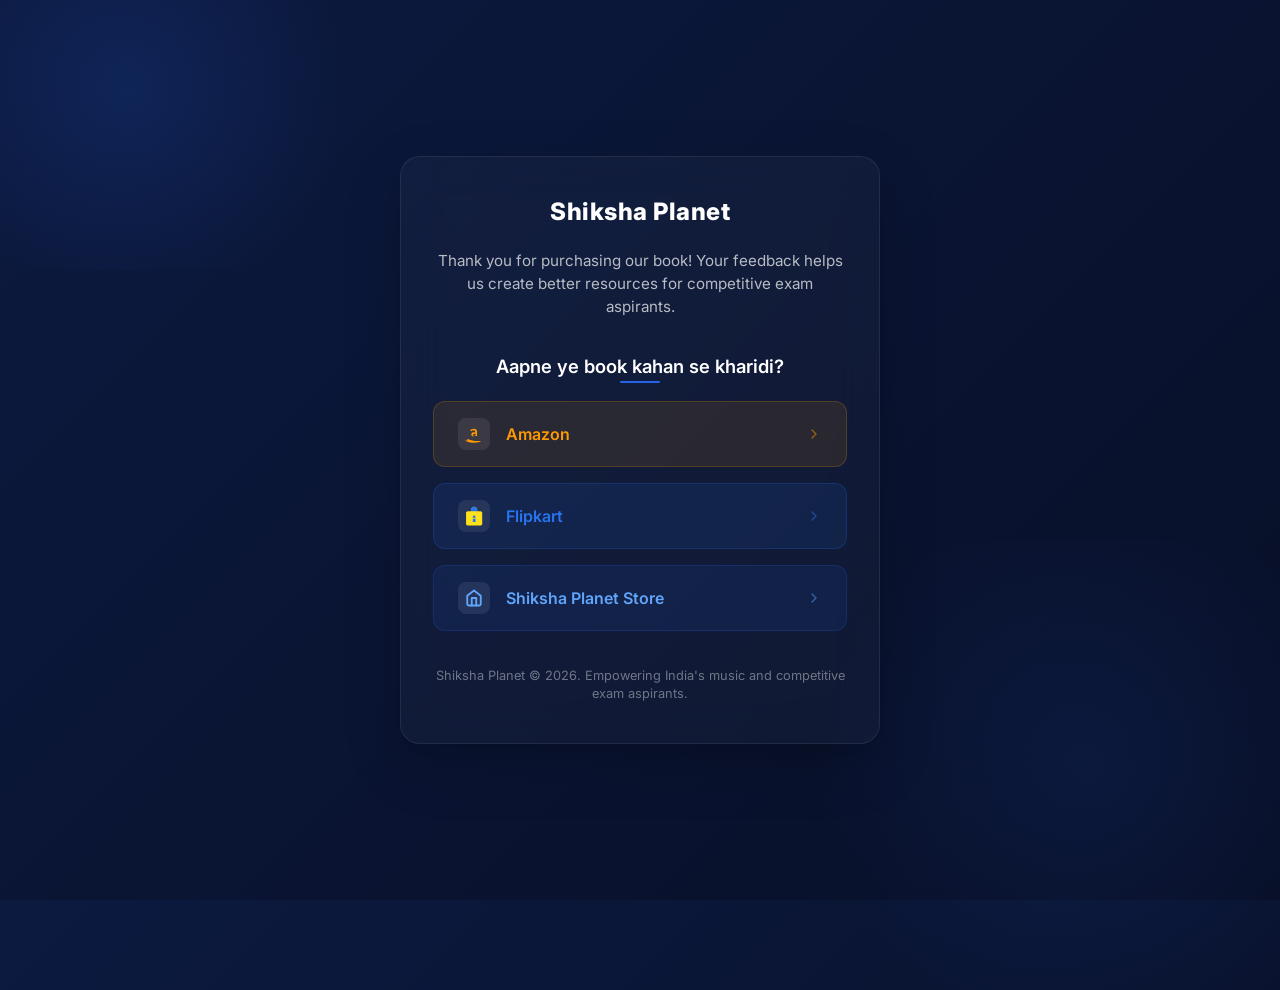
==== commit e534d196: "Add files via upload" ====
--- a/index.html
+++ b/index.html
@@ -1,999 +1,338 @@
-<!DOCTYPE html>
-<html lang="en">
-<head>
-  <meta charset="UTF-8" />
-  <meta name="viewport" content="width=device-width, initial-scale=1.0" />
-  <title>Shiksha Planet | Premium Competitive Exam Courses</title>
-  <meta name="description" content="Shiksha Planet — India's trusted platform for competitive exam preparation courses, practice series, and study materials." />
-  <meta property="og:title" content="Shiksha Planet" />
-  <meta property="og:description" content="Premium competitive exam preparation courses and study materials." />
-  <meta property="og:type" content="website" />
-  <meta name="keywords" content="BPSC TRE 4 Music Teacher, BPSC Music Teacher, Bihar STET Music, Bihar STET Music Teacher, DSSSB Music Teacher, KVS Music Teacher, NVS Music Teacher, EMRS Music Teacher, HTET Music Teacher, MP TET Music, UP TGT Music, UP PGT Music, Music Teacher Vacancy 2026, Music Teacher Exam, Sangeet Shikshak, Music Teacher Preparation, BPSC TRE 4 Vacancy, Bihar Teacher Vacancy, Music MCQ, Music Notes, Music Classes, Music Teacher Course, Shiksha Planet Music, shiksha planet, Music Teacher Online Classes, Music Teacher Preparation Batch, Sangeet Shikshak Batch, BPSC Music Teacher Course, Music Teacher Exam Preparation, Music Teacher Live Classes, Sangeet Shikshak Online Batch, up tgt pgt, htet music, dsssb music, nvs music, kvs music, emrs music, up tgt music, up pgt music, BPSC TRE 4 Music Class, Bihar Sangeet Shikshak Bharti" />
-  <link rel="canonical" href="https://store.shikshaplanet.in/" />
-  <link rel="preconnect" href="https://fonts.googleapis.com" />
-  <link rel="preconnect" href="https://fonts.gstatic.com" crossorigin />
-  <link href="https://fonts.googleapis.com/css2?family=Inter:wght@300;400;500;600;700;800;900&family=Playfair+Display:wght@600;700;800&display=swap" rel="stylesheet" />
-  <link rel="stylesheet" href="style.css?v=2" />
-</head>
-<body>
-
-  <!-- ============================================================
-       HEADER / NAVBAR
-  ============================================================ -->
-  <header class="navbar" id="navbar">
-    <div class="container nav-inner">
-      <a href="#hero" class="brand" aria-label="Shiksha Planet home">
-        <div class="brand-logo" style="width: 44px; height: 44px; border-radius: 50%; background: white; margin-right: 8px; flex-shrink: 0; display: flex; align-items: center; justify-content: center; overflow: hidden; box-shadow: 0 4px 10px rgba(0,0,0,0.2);">
-          <img src="images/logo.png" alt="Shiksha Planet Logo" style="width: 90%; height: 90%; object-fit: contain;" />
-        </div>
-        <div class="brand-text">
-          <span class="brand-main">Shiksha Planet</span>
-        </div>
-      </a>
-
-      <nav class="nav-links" id="navLinks" aria-label="Main navigation">
-        <a href="#hero" class="nav-link">Home</a>
-        <a href="#about" class="nav-link">About</a>
-        <a href="https://www.youtube.com/@sangeetplanet" target="_blank" rel="noopener noreferrer" class="nav-link">Youtube</a>
-        <a href="https://www.instagram.com/shikshaplanet.in" target="_blank" rel="noopener noreferrer" class="nav-link">Instagram</a>
-        <a href="#books" class="nav-link">Our Book</a>
-        <a href="https://store.shikshaplanet.in" target="_blank" rel="noopener noreferrer" class="nav-link">Our Courses</a>
-      </nav>
-
-      <a href="https://store.shikshaplanet.in/purchases?type=10" target="_blank" rel="noopener noreferrer"
-         class="btn btn-portal" id="visitPortalBtn" aria-label="My Purchased Batch – Shiksha Planet">
-        <svg class="btn-icon" viewBox="0 0 24 24" fill="none" stroke="currentColor" stroke-width="2" stroke-linecap="round" stroke-linejoin="round" aria-hidden="true">
-          <circle cx="12" cy="12" r="10"/>
-          <line x1="2" y1="12" x2="22" y2="12"/>
-          <path d="M12 2a15.3 15.3 0 0 1 4 10 15.3 15.3 0 0 1-4 10 15.3 15.3 0 0 1-4-10 15.3 15.3 0 0 1 4-10z"/>
-        </svg>
-        My Purchased Batch
-      </a>
-
-      <div class="mobile-nav-right" style="display: flex; align-items: center; gap: 12px;">
-        <a href="https://store.shikshaplanet.in/purchases?type=10" target="_blank" rel="noopener noreferrer" class="btn btn-primary mobile-header-btn">My Purchased Batch</a>
-        <button class="hamburger" id="hamburger" aria-label="Open menu" aria-expanded="false" aria-controls="navLinks">
-          <span></span><span></span><span></span>
-        </button>
-      </div>
-    </div>
-  </header>
-
-  <!-- Mobile Nav Overlay -->
-  <div class="mobile-nav-overlay" id="mobileNavOverlay">
-    <button class="mobile-nav-close" id="mobileNavClose" aria-label="Close menu">✕</button>
-    <nav class="mobile-nav-links" aria-label="Mobile navigation">
-      <a href="#hero" class="mobile-nav-link">Home</a>
-      <a href="#about" class="mobile-nav-link">About</a>
-      <a href="https://www.youtube.com/@sangeetplanet" target="_blank" rel="noopener noreferrer" class="mobile-nav-link">Youtube</a>
-      <a href="https://www.instagram.com/shikshaplanet.in" target="_blank" rel="noopener noreferrer" class="mobile-nav-link">Instagram</a>
-      <a href="#books" class="mobile-nav-link">Our Book</a>
-      <a href="https://store.shikshaplanet.in" target="_blank" rel="noopener noreferrer" class="mobile-nav-link">Our Courses</a>
-    </nav>
-    <a href="https://store.shikshaplanet.in/purchases?type=10" target="_blank" rel="noopener noreferrer" class="btn btn-portal mobile-portal-btn">
-      <svg class="btn-icon" viewBox="0 0 24 24" fill="none" stroke="currentColor" stroke-width="2" stroke-linecap="round" stroke-linejoin="round" aria-hidden="true">
-        <circle cx="12" cy="12" r="10"/>
-        <line x1="2" y1="12" x2="22" y2="12"/>
-        <path d="M12 2a15.3 15.3 0 0 1 4 10 15.3 15.3 0 0 1-4 10 15.3 15.3 0 0 1-4-10 15.3 15.3 0 0 1 4-10z"/>
-      </svg>
-      My Purchased Batch
-    </a>
-  </div>
-
-  <!-- ============================================================
-       HERO SECTION
-  ============================================================ -->
-  <section class="hero" id="hero">
-    <div class="hero-bg-shapes" aria-hidden="true">
-      <div class="shape shape-1"></div>
-      <div class="shape shape-2"></div>
-      <div class="shape shape-3"></div>
-      <div class="particles" id="particles"></div>
-    </div>
-    <div class="container hero-content">
-      <div class="hero-badge">
-        <span class="badge-dot"></span>
-        India's #1 Music Theory Platform
-      </div>
-      <h1 class="hero-headline">
-        Ace Every Music Exam with<br/>
-        <span class="hero-gradient-text">Shiksha Planet</span><br/>
-        Courses
-      </h1>
-      <p class="hero-desc">
-        Thousands of curated MCQs, topic-wise practice sets, and exam-ready study material — designed by experts, trusted by toppers across India.
-      </p>
-      <div class="hero-ctas">
-        <a href="https://store.shikshaplanet.in" target="_blank" rel="noopener noreferrer" class="btn btn-primary btn-large" id="heroPortalBtn">
-          Explore our Courses
-          <svg class="btn-icon-right" viewBox="0 0 24 24" fill="none" stroke="currentColor" stroke-width="2" stroke-linecap="round" stroke-linejoin="round" aria-hidden="true">
-            <path d="M18 13v6a2 2 0 0 1-2 2H5a2 2 0 0 1-2-2V8a2 2 0 0 1 2-2h6"/>
-            <polyline points="15 3 21 3 21 9"/>
-            <line x1="10" y1="14" x2="21" y2="3"/>
-          </svg>
-        </a>
-      </div>
-      <div class="hero-stats">
-        <div class="stat-item">
-          <span class="stat-num">51,000+</span>
-          <span class="stat-label">Students Served</span>
-        </div>
-        <div class="stat-divider" aria-hidden="true"></div>
-        <div class="stat-item">
-          <span class="stat-num">5+ Yrs</span>
-          <span class="stat-label">Excellence</span>
-        </div>
-      </div>
-      
-      <!-- Promotional Poster Banners -->
-      <div class="hero-banners-container" style="display: grid; grid-template-columns: repeat(auto-fit, minmax(300px, 1fr)); gap: 48px; margin-top: 64px; width: 100%; max-width: 1200px; margin-left: auto; margin-right: auto;">
-        
-        <!-- Banner 1: Mahapack -->
-        <div class="hero-banner-wrap" style="position: relative; transition: transform 0.3s ease;">
-          <div class="badge-new-batch" style="z-index: 10; padding: 4px 10px; font-size: 11px; top: -28px; right: 4px; border-width: 2px;">🔥 Mahapack Offer</div>
-          <a href="https://store.shikshaplanet.in/new-courses/52-sangeet-shikshak-mahapack" target="_blank" rel="noopener noreferrer" style="display: block; cursor: pointer; border-radius: 16px; overflow: hidden; box-shadow: 0 20px 40px rgba(0,0,0,0.15); border: 2px solid var(--white);">
-            <img src="images/mahapack_poster.png" alt="Sangeet Shikshak Mahapack Banner" style="width: 100%; height: auto; display: block; object-fit: cover;" onmouseover="this.parentElement.parentElement.style.transform='scale(1.02)'" onmouseout="this.parentElement.parentElement.style.transform='scale(1)'" />
-          </a>
-        </div>
-
-        <!-- Banner 2: BPSC TRE 4.0 -->
-        <div class="hero-banner-wrap" style="position: relative; transition: transform 0.3s ease;">
-          <div class="badge-new-batch" style="z-index: 10; padding: 4px 10px; font-size: 11px; top: -28px; right: 4px; border-width: 2px;">🔥 New Batch</div>
-          <a href="https://store.shikshaplanet.in/new-courses/49-bpsc-tre-4-music-new-batch" target="_blank" rel="noopener noreferrer" style="display: block; cursor: pointer; border-radius: 16px; overflow: hidden; box-shadow: 0 20px 40px rgba(0,0,0,0.15); border: 2px solid var(--white);">
-            <img src="images/course_banner.png" alt="BPSC TRE 4.0 TGT PGT Course Banner" style="width: 100%; height: auto; display: block; object-fit: cover;" onmouseover="this.parentElement.parentElement.style.transform='scale(1.02)'" onmouseout="this.parentElement.parentElement.style.transform='scale(1)'" />
-          </a>
-        </div>
-
-      </div>
-    </div>
-
-  </section>
-
-  <!-- ============================================================
-       TRUST STRIP
-  ============================================================ -->
-  <section class="trust-strip" aria-label="Trusted by exam aspirants">
-    <div class="container trust-inner">
-      <p class="trust-label">Trusted by aspirants preparing for</p>
-      <div class="trust-badges">
-        <span class="trust-badge">BPSC TRE</span>
-        <span class="trust-badge">KVS / NVS / EMRS</span>
-        <span class="trust-badge">DSSSB</span>
-        <span class="trust-badge">UP TGT / PGT</span>
-        <span class="trust-badge">CUET</span>
-        <span class="trust-badge">NET</span>
-        <span class="trust-badge">All Music Teacher Recruitment Exams</span>
-      </div>
-    </div>
-  </section>
-
-  <!-- ============================================================
-       OUR FEATURED COURSES (SEO OPTIMIZED)
-       ============================================================ -->
-  <section class="section courses-section" id="courses" aria-label="Our Courses">
-    <div class="container">
-      <div class="section-header">
-        <div class="section-tag">Premium Batches</div>
-        <h2 class="section-title">Join Our Live & Recorded Music Teacher Batches</h2>
-        <p class="section-subtitle">Syllabus-focused complete preparation with expert mentors to clear your exams in the first attempt.</p>
-      </div>
-
-      <div class="courses-grid">
-        <!-- Course 1: Mahapack -->
-        <a href="https://store.shikshaplanet.in/new-courses/52-sangeet-shikshak-mahapack" target="_blank" rel="noopener noreferrer" class="course-card popular-card" style="text-decoration: none; color: inherit; display: flex;">
-          <div class="popular-badge">Most Popular Batch</div>
-          <div class="course-card-header">
-            <h3>Sangeet Shikshak Mahapack</h3>
-            <p class="course-tagline">Complete Music Teacher Recruitment Exams Prep</p>
-          </div>
-          <div class="course-price-box">
-            <span class="original-price">₹5999</span>
-            <span class="current-price">₹2821</span>
-            <span class="price-suffix">Only</span>
-          </div>
-          <div class="validity-banner">
-             <span class="icon">⏳</span> <span><strong>2 Years Validity</strong> - All Future Batches FREE</span>
-          </div>
-          <div class="target-exams-box">
-            <h4>Target Exams Covered:</h4>
-            <div class="exams-tags">
-              <span>BPSC TRE 4 Music Teacher</span>
-              <span>BPSC Music Teacher</span>
-              <span>Bihar STET Music Teacher</span>
-              <span>DSSSB Music Teacher</span>
-              <span>KVS Music Teacher</span>
-              <span>NVS Music Teacher</span>
-              <span>EMRS Music Teacher</span>
-              <span>HTET Music Teacher</span>
-              <span>MP TET Music</span>
-              <span>UP TGT Music</span>
-              <span>UP PGT Music</span>
-              <span>Music Teacher Vacancy 2026</span>
-            </div>
-          </div>
-          <div class="course-features-list">
-            <h4>Course Features & Benefits:</h4>
-            <ul>
-              <li><strong>Music Teacher Preparation</strong> as per latest exam pattern</li>
-              <li>LIVE + Recorded Interactive <strong>Music Classes</strong></li>
-              <li>Complete <strong>Music Notes</strong> & PDF Study Material</li>
-              <li>Chapter-wise <strong>Music MCQ</strong> Practice & PYQs</li>
-              <li>FREE Online Test Series (Worth ₹521)</li>
-              <li>Best <strong>Music Teacher Course</strong> by Shiksha Planet</li>
-              <li>Dedicated Doubt Support Group</li>
-            </ul>
-          </div>
-          <div class="course-action">
-            <span class="btn btn-primary btn-full">Enroll In Mahapack Now</span>
-          </div>
-        </a>
-
-        <!-- Course 2: BPSC TRE 4.0 -->
-        <a href="https://store.shikshaplanet.in/new-courses/49-bpsc-tre-4-music-new-batch" target="_blank" rel="noopener noreferrer" class="course-card" style="text-decoration: none; color: inherit; display: flex;">
-          <div class="course-card-header">
-            <h3>BPSC TRE 4.0 Music Batch</h3>
-            <p class="course-tagline">Special Target Batch (TGT + PGT Music)</p>
-          </div>
-          <div class="course-price-box">
-            <span class="original-price">₹2999</span>
-            <span class="current-price">₹1421</span>
-            <span class="price-suffix">Only</span>
-          </div>
-          <div class="validity-banner date-banner">
-             <span class="icon">📅</span> <span><strong>New Batch Started:</strong> 9 June 2026</span>
-          </div>
-          <div class="target-exams-box">
-            <h4>Target Exams Covered:</h4>
-            <div class="exams-tags">
-              <span>BPSC TRE 4.0 TGT Music</span>
-              <span>BPSC TRE 4.0 PGT Music</span>
-              <span>BPSC TRE 4 Music Class</span>
-              <span>Bihar Sangeet Shikshak Bharti</span>
-            </div>
-          </div>
-          <div class="course-features-list">
-            <h4>Course Features & Benefits:</h4>
-            <ul>
-              <li>Syllabus ke Anusar Complete Coverage</li>
-              <li>LIVE + Recorded Classes Access</li>
-              <li>Downloadable PDF Notes & Study Materials</li>
-              <li>Chapter-wise MCQs & Practice Sheets</li>
-              <li>Full Test Series Included</li>
-            </ul>
-          </div>
-          <div class="course-action">
-            <span class="btn btn-primary btn-full">Enroll In BPSC TRE 4.0 Now</span>
-          </div>
-        </a>
-      </div>
-    </div>
-  </section>
-
-  <!-- ============================================================
-       TESTIMONIALS
-  ============================================================ -->
-  <section class="testimonials section" id="testimonials" aria-label="Student testimonials">
-    <div class="container">
-      <div class="section-header">
-        <div class="section-tag">Student Stories</div>
-        <h2 class="section-title">What Our Aspirants Say</h2>
-      </div>
-      <div class="testi-wrapper">
-        <div class="testi-grid" id="testiGrid">
-        <blockquote class="testi-card" id="testiRanjeet">
-          <div class="testi-stars" aria-label="5 stars">★★★★★</div>
-          <p><strong>"Content + Consistency = Selection! 🔥"</strong><br><br>"Sir ka jo Music ka batch tha, usne pura game badal diya. Exam hall mein ek bhi question nahi chuta. Bihar STET aur TRE dono ke liye isse behtar material pure internet par nahi hai."</p>
-          <footer>
-            <div class="testi-avatar" aria-hidden="true">R</div>
-            <div>
-              <strong>Ranjeet Kumar</strong>
-              <span>BPSC TRE 3.0 & Bihar STET, Patna</span>
-            </div>
-          </footer>
-        </blockquote>
-        
-        <blockquote class="testi-card" id="testiAnanya">
-          <div class="testi-stars" aria-label="5 stars">★★★★★</div>
-          <p><strong>"To-the-Point Aur Exam-Oriented"</strong><br><br>"KVS aur EMRS ka syllabus baki exams se thoda alag aur disciplined hota hai. Lekin yahan jo MCQs ki practice karwayi gayi aur jo short notes mile, unhone selection aasan kar diya. Idhar-udhar bhatakne ki zarurat hi nahi padi!"</p>
-          <footer>
-            <div class="testi-avatar" style="background:linear-gradient(135deg,#ec4899,#8b5cf6)" aria-hidden="true">A</div>
-            <div>
-              <strong>Ananya Sharma</strong>
-              <span>KVS, NVS & EMRS, Ranchi</span>
-            </div>
-          </footer>
-        </blockquote>
-
-        <blockquote class="testi-card" id="testiSadhana">
-          <div class="testi-stars" aria-label="5 stars">★★★★★</div>
-          <p><strong>"Deep Knowledge Aur Zabardast MCQs"</strong><br><br>"UP TGT/PGT ke liye jo deep theory aur purane papers ka analysis is course mein mila, wo lajawab hai. Kathin topics ko bhi itna saral bana diya ki saare doubts khatam ho gaye. Highly recommended!"</p>
-          <footer>
-            <div class="testi-avatar" style="background:linear-gradient(135deg,#10b981,#3b82f6)" aria-hidden="true">S</div>
-            <div>
-              <strong>Sadhana Mishra</strong>
-              <span>UP TGT / PGT, Prayagraj</span>
-            </div>
-          </footer>
-        </blockquote>
-
-        <blockquote class="testi-card" id="testiAnjali">
-          <div class="testi-stars" aria-label="5 stars">★★★★★</div>
-          <p><strong>"Best Course for Class 12th Students! 🎯"</strong><br><br>"Managing CUET UG preparation alongside board exams seemed very difficult, but this course made everything so simple. The music syllabus and domain topics were covered so well that all my basics became clear. I learned time management through the mock tests, and today I am in my dream university!"</p>
-          <footer>
-            <div class="testi-avatar" style="background:linear-gradient(135deg,#f59e0b,#ef4444)" aria-hidden="true">A</div>
-            <div>
-              <strong>Anjali Singh</strong>
-              <span>CUET UG Entrance, New Delhi</span>
-            </div>
-          </footer>
-        </blockquote>
-
-        <blockquote class="testi-card" id="testiVikas">
-          <div class="testi-stars" aria-label="5 stars">★★★★★</div>
-          <p><strong>"Perfect Content for Higher University Entrances!"</strong><br><br>"CUET PG level is quite deep and finding accurate guidance is very difficult. The focus on raga analysis, advanced theory, and detailed MCQs in this course was amazing. It was solely because of the mock tests and conceptual clarity of this batch that I got selected into a top university."</p>
-          <footer>
-            <div class="testi-avatar" style="background:linear-gradient(135deg,#6366f1,#8b5cf6)" aria-hidden="true">V</div>
-            <div>
-              <strong>Vikas Raj</strong>
-              <span>CUET PG Entrance, BHU Campus</span>
-            </div>
-          </footer>
-        </blockquote>
-
-        <blockquote class="testi-card" id="testiAmit">
-          <div class="testi-stars" aria-label="5 stars">★★★★★</div>
-          <p><strong>"कम समय में सटीक तैयारी और बेहतरीन टाइम मैनेजमेंट"</strong><br><br>"डीएसएसएसबी में टाइम MANAGEMENT सबसे बड़ा चैलेंज होता है। इस कोर्स में सिर्फ पढ़ाया नहीं जाता, बल्कि कम समय में सही उत्तर कैसे चुनना है, यह सिखाया जाता है। कंटेंट एकदम अपडेटेड और प्रामाणिक है।"</p>
-          <footer>
-            <div class="testi-avatar" style="background:linear-gradient(135deg,#14b8a6,#0ea5e9)" aria-hidden="true">अ</div>
-            <div>
-              <strong>अमित वर्मा</strong>
-              <span>DSSSB Delhi, दिल्ली</span>
-            </div>
-          </footer>
-        </blockquote>
-      </div>
-      
-      <div class="testi-scroll-action">
-        <button class="testi-scroll-btn" onclick="document.getElementById('testiGrid').scrollBy({ left: 350, behavior: 'smooth' })" aria-label="Scroll to view more">
-          View More <span>→</span>
-        </button>
-      </div>
-      </div>
-
-      <div class="testi-oneliners">
-        <div class="testi-oneliner">"संगीत शिक्षक भर्ती परीक्षा के लिए सबसे भरोसेमंद प्लेटफॉर्म!" — सुनीता</div>
-        <div class="testi-oneliner">"Jo Ma'am ne class mein padhaya, wahi seedhe exam mein aaya!" — Rahul</div>
-        <div class="testi-oneliner">"ज़बरदस्त प्रश्नोत्तरी और बेहतरीन गाइडेंस—लाइफ का बेस्ट फैसला।" — दीपक</div>
-      </div>
-    </div>
-  </section>
-
-  <!-- ============================================================
-       LATEST VIDEO
-  ============================================================ -->
-  <section class="latest-video section" id="video" aria-label="Our Latest Video">
-    <div class="container reveal">
-      <div class="section-header" style="max-width: 800px; margin: 0 auto; text-align: center; margin-bottom: 40px;">
-        <div class="section-tag" style="justify-content: center; margin-bottom: 12px;">Watch &amp; Learn</div>
-        <h2 class="section-title">Our Latest Video</h2>
-        <p style="color: var(--gray-500); font-size: 1.05rem;">Check out our newest content on YouTube. Subscribe for daily practice MCQs and exam updates!</p>
-      </div>
-      
-      <div class="video-container reveal" style="max-width: 860px; margin: 0 auto; border-radius: 16px; overflow: hidden; box-shadow: 0 20px 40px rgba(0,0,0,0.1); border: 1px solid var(--gray-200); background: #000;">
-        <div style="position: relative; padding-bottom: 56.25%; height: 0;">
-          <iframe 
-            src="https://www.youtube-nocookie.com/embed/hWtbzKx9obE" 
-            title="Our Latest Video" 
-            style="position: absolute; top: 0; left: 0; width: 100%; height: 100%; border: 0;" 
-            allow="accelerometer; autoplay; clipboard-write; encrypted-media; gyroscope; picture-in-picture; web-share" 
-            allowfullscreen>
-          </iframe>
-        </div>
-      </div>
-    </div>
-  </section>
-
-  <!-- ============================================================
-       ABOUT US
-  ============================================================ -->
-  <section class="about section" id="about">
-    <div class="container about-grid">
-      <div class="about-visual" aria-hidden="true">
-        <div class="about-card-stack">
-          <div class="about-center-icon">
-            <img src="images/logo.png" alt="Shiksha Planet Logo" style="width: 100%; height: 100%; object-fit: contain; mix-blend-mode: multiply;" />
-          </div>
-        </div>
-      </div>
-      <div class="about-text">
-        <div class="section-tag">About Us</div>
-        <h2 class="section-title">Empowering Aspirants<br/>Since 2021</h2>
-        <p class="about-desc">
-          <strong>Shiksha Planet</strong><br/>
-          2021 से शुरू हुआ यह सफर आज हजारों विद्यार्थियों की सफलता का आधार बन चुका है। सटीक मार्गदर्शन और बेहतरीन कंटेंट के जरिए हमने अनगिनत अभ्यर्थियों को उनके लक्ष्य तक पहुँचाने में मदद की है। आज ही हमारे परिवार का हिस्सा बनें!
-        </p>
-
-      </div>
-    </div>
-  </section>
-
-  <!-- ============================================================
-       WHY CHOOSE US
-  ============================================================ -->
-  <section class="features section" id="features" aria-label="Why choose Shiksha Planet">
-    <div class="container">
-      <div class="section-header">
-        <div class="section-tag">Why Choose Us</div>
-        <h2 class="section-title">Built for Exam Success</h2>
-      </div>
-      <div class="features-grid">
-        <div class="feature-card" id="featureQuality">
-          <div class="feature-icon-wrap" style="--fi-color:#3b82f6">
-            <svg viewBox="0 0 24 24" fill="none" stroke="currentColor" stroke-width="2" stroke-linecap="round" stroke-linejoin="round" aria-hidden="true">
-              <path d="M2 3h6a4 4 0 0 1 4 4v14a3 3 0 0 0-3-3H2z"/>
-              <path d="M22 3h-6a4 4 0 0 0-4 4v14a3 3 0 0 1 3-3h7z"/>
-            </svg>
-          </div>
-          <h3>Quality Content</h3>
-          <p>Every MCQ is verified by subject experts and aligned with current exam syllabi.</p>
-        </div>
-        <div class="feature-card" id="featureAffordable">
-          <div class="feature-icon-wrap" style="--fi-color:#10b981">
-            <svg viewBox="0 0 24 24" fill="none" stroke="currentColor" stroke-width="2" stroke-linecap="round" stroke-linejoin="round" aria-hidden="true">
-              <line x1="12" y1="1" x2="12" y2="23"/><path d="M17 5H9.5a3.5 3.5 0 0 0 0 7h5a3.5 3.5 0 0 1 0 7H6"/>
-            </svg>
-          </div>
-          <h3>Affordable Pricing</h3>
-          <p>Premium study materials at prices that every aspiring student can afford.</p>
-        </div>
-        <div class="feature-card" id="featureUpdated">
-          <div class="feature-icon-wrap" style="--fi-color:#f59e0b">
-            <svg viewBox="0 0 24 24" fill="none" stroke="currentColor" stroke-width="2" stroke-linecap="round" stroke-linejoin="round" aria-hidden="true">
-              <polyline points="23 4 23 10 17 10"/>
-              <path d="M20.49 15a9 9 0 1 1-2.12-9.36L23 10"/>
-            </svg>
-          </div>
-          <h3>Regularly Updated</h3>
-          <p>Content is refreshed every exam cycle to reflect the latest trends and patterns.</p>
-        </div>
-        <div class="feature-card" id="featureComprehensive">
-          <div class="feature-icon-wrap" style="--fi-color:#8b5cf6">
-            <svg viewBox="0 0 24 24" fill="none" stroke="currentColor" stroke-width="2" stroke-linecap="round" stroke-linejoin="round" aria-hidden="true">
-              <circle cx="12" cy="12" r="10"/><line x1="12" y1="8" x2="12" y2="12"/><line x1="12" y1="16" x2="12.01" y2="16"/>
-            </svg>
-          </div>
-          <h3>Comprehensive Coverage</h3>
-          <p>From niche subjects like Music to mainstream GK — we cover it all in one place.</p>
-        </div>
-        <div class="feature-card" id="featureCommunity">
-          <div class="feature-icon-wrap" style="--fi-color:#ef4444">
-            <svg viewBox="0 0 24 24" fill="none" stroke="currentColor" stroke-width="2" stroke-linecap="round" stroke-linejoin="round" aria-hidden="true">
-              <path d="M17 21v-2a4 4 0 0 0-4-4H5a4 4 0 0 0-4 4v2"/>
-              <circle cx="9" cy="7" r="4"/>
-              <path d="M23 21v-2a4 4 0 0 0-3-3.87"/>
-              <path d="M16 3.13a4 4 0 0 1 0 7.75"/>
-            </svg>
-          </div>
-          <h3>Active Community</h3>
-          <p>Join thousands of aspirants on our YouTube and Instagram for free resources daily.</p>
-        </div>
-        <div class="feature-card" id="featureSupport">
-          <div class="feature-icon-wrap" style="--fi-color:#06b6d4">
-            <svg viewBox="0 0 24 24" fill="none" stroke="currentColor" stroke-width="2" stroke-linecap="round" stroke-linejoin="round" aria-hidden="true">
-              <path d="M22 16.92v3a2 2 0 0 1-2.18 2 19.79 19.79 0 0 1-8.63-3.07A19.5 19.5 0 0 1 4.69 12 19.79 19.79 0 0 1 1.61 3.38 2 2 0 0 1 3.61 1.22h3a2 2 0 0 1 2 1.72 12.84 12.84 0 0 0 .7 2.81 2 2 0 0 1-.45 2.11L7.91 8.85A16 16 0 0 0 14 14.92l.95-.96a2 2 0 0 1 2.11-.45 12.84 12.84 0 0 0 2.81.7A2 2 0 0 1 21.91 16.92z"/>
-            </svg>
-          </div>
-          <h3>WhatsApp Support</h3>
-          <p>Get instant answers to your queries directly on WhatsApp — we're always there.</p>
-        </div>
-      </div>
-    </div>
-  </section>
-
-
-
-  <!-- ============================================================
-       SOCIAL CONNECT / COMMUNITY
-  ============================================================ -->
-  <section class="community section" id="community">
-    <div class="community-bg" aria-hidden="true">
-      <div class="community-blob cb-1"></div>
-      <div class="community-blob cb-2"></div>
-    </div>
-    <div class="container">
-      <div class="section-header">
-        <div class="section-tag section-tag--light">Our Community</div>
-        <h2 class="section-title section-title--light">Connect &amp; Learn Together</h2>
-        <p class="section-subtitle section-subtitle--light">Free resources, live sessions, and daily practice content — join our growing family</p>
-      </div>
-      <div class="social-cards">
-
-        <!-- YouTube Card -->
-        <a href="https://www.youtube.com/@sangeetplanet" target="_blank" rel="noopener noreferrer"
-           class="social-card social-card--yt" id="youtubeCard" aria-label="Subscribe on YouTube – Sangeet Planet">
-          <div class="social-card-glow"></div>
-          <div class="social-icon-wrap social-icon-wrap--yt">
-            <!-- YouTube SVG -->
-            <svg viewBox="0 0 48 48" fill="none" xmlns="http://www.w3.org/2000/svg" class="social-svg" aria-hidden="true">
-              <rect width="48" height="48" rx="12" fill="#FF0000"/>
-              <path d="M38.4 18.4a4 4 0 0 0-2.8-2.8C33.2 15 24 15 24 15s-9.2 0-11.6.6a4 4 0 0 0-2.8 2.8C9 20.8 9 24 9 24s0 3.2.6 5.6a4 4 0 0 0 2.8 2.8c2.4.6 11.6.6 11.6.6s9.2 0 11.6-.6a4 4 0 0 0 2.8-2.8c.6-2.4.6-5.6.6-5.6s0-3.2-.6-5.6z" fill="#fff"/>
-              <polygon points="21,28 28.5,24 21,20" fill="#FF0000"/>
-            </svg>
-          </div>
-          <div class="social-card-text">
-            <span class="social-action">Subscribe on YouTube</span>
-            <span class="social-handle">@sangeetplanet</span>
-            <span class="social-cta-arrow">→</span>
-          </div>
-          <div class="social-card-stat">
-            <span class="stat-icon">▶</span>
-            <span>Music & Exam Videos Daily</span>
-          </div>
-        </a>
-
-        <!-- Instagram Card -->
-        <a href="https://www.instagram.com/shikshaplanet.in" target="_blank" rel="noopener noreferrer"
-           class="social-card social-card--ig" id="instagramCard" aria-label="Follow us on Instagram – Shiksha Planet">
-          <div class="social-card-glow social-card-glow--ig"></div>
-          <div class="social-icon-wrap social-icon-wrap--ig">
-            <!-- Instagram SVG -->
-            <svg viewBox="0 0 48 48" fill="none" xmlns="http://www.w3.org/2000/svg" class="social-svg" aria-hidden="true">
-              <rect width="48" height="48" rx="12" fill="url(#igGrad)"/>
-              <rect x="13" y="13" width="22" height="22" rx="6" stroke="#fff" stroke-width="2.2"/>
-              <circle cx="24" cy="24" r="6" stroke="#fff" stroke-width="2.2"/>
-              <circle cx="31.5" cy="16.5" r="1.5" fill="#fff"/>
-              <defs>
-                <linearGradient id="igGrad" x1="0" y1="48" x2="48" y2="0">
-                  <stop stop-color="#f58529"/>
-                  <stop offset="0.5" stop-color="#dd2a7b"/>
-                  <stop offset="1" stop-color="#8134af"/>
-                </linearGradient>
-              </defs>
-            </svg>
-          </div>
-          <div class="social-card-text">
-            <span class="social-action">Follow us on Instagram</span>
-            <span class="social-handle">@shikshaplanet.in</span>
-            <span class="social-cta-arrow">→</span>
-          </div>
-          <div class="social-card-stat">
-            <span class="stat-icon">♥</span>
-            <span>Daily Tips & Study Reels</span>
-          </div>
-        </a>
-
-        <!-- Website Card -->
-        <a href="https://store.shikshaplanet.in/purchases?type=10" target="_blank" rel="noopener noreferrer"
-           class="social-card social-card--web" id="websiteCard" aria-label="My Purchased Batch">
-          <div class="social-card-glow social-card-glow--web"></div>
-          <div class="social-icon-wrap social-icon-wrap--web">
-            <svg viewBox="0 0 48 48" fill="none" xmlns="http://www.w3.org/2000/svg" class="social-svg" aria-hidden="true">
-              <rect width="48" height="48" rx="12" fill="url(#webGrad)"/>
-              <circle cx="24" cy="24" r="11" stroke="#fff" stroke-width="2"/>
-              <line x1="13" y1="24" x2="35" y2="24" stroke="#fff" stroke-width="2"/>
-              <path d="M24 13c-3 3-4.5 7-4.5 11s1.5 8 4.5 11" stroke="#fff" stroke-width="2"/>
-              <path d="M24 13c3 3 4.5 7 4.5 11s-1.5 8-4.5 11" stroke="#fff" stroke-width="2"/>
-              <defs>
-                <linearGradient id="webGrad" x1="0" y1="0" x2="48" y2="48">
-                  <stop stop-color="#1e3a8a"/>
-                  <stop offset="1" stop-color="#3b82f6"/>
-                </linearGradient>
-              </defs>
-            </svg>
-          </div>
-          <div class="social-card-text">
-            <span class="social-action">My Purchased Batch</span>
-            <span class="social-handle">shikshaplanet.in</span>
-            <span class="social-cta-arrow">→</span>
-          </div>
-          <div class="social-card-stat">
-            <span class="stat-icon">🌐</span>
-            <span>View your active courses</span>
-          </div>
-        </a>
-
-      </div>
-    </div>
-  </section>
-
-
-  <!-- ============================================================
-       CONTACT & SUPPORT
-  ============================================================ -->
-  <section class="contact section" id="contact">
-    <div class="container contact-grid">
-
-      <!-- Enquiry Form -->
-      <div class="contact-form-wrap" id="contactFormSection">
-        <div class="section-tag">Get in Touch</div>
-        <h2 class="section-title">Send Us Your Query</h2>
-        <p class="contact-subtitle">Fill the form below and we'll get back to you within 24 hours, or reach us directly on WhatsApp for instant support.</p>
-        <form class="enquiry-form" id="enquiryForm" novalidate>
-          <div class="form-row">
-            <div class="form-group">
-              <label for="formName">Full Name</label>
-              <input type="text" id="formName" name="name" placeholder="Your full name" required autocomplete="name" />
-            </div>
-            <div class="form-group">
-              <label for="formPhone">Phone Number</label>
-              <input type="tel" id="formPhone" name="phone" placeholder="+91 XXXXX XXXXX" autocomplete="tel" />
-            </div>
-          </div>
-          <div class="form-group">
-            <label for="formEmail">Email Address</label>
-            <input type="email" id="formEmail" name="email" placeholder="your@email.com" required autocomplete="email" />
-          </div>
-          <div class="form-group">
-            <label for="formSubject">Subject / Book Interested In</label>
-            <select id="formSubject" name="subject">
-              <option value="" disabled selected>Select a topic…</option>
-              <option value="music">MUSIC MCQs Masterbook</option>
-              <option value="history">History MCQs Masterbook</option>
-              <option value="gk">GK & Current Affairs Masterbook</option>
-              <option value="hindi">Hindi Literature MCQs Masterbook</option>
-              <option value="other">Other / General Query</option>
-            </select>
-          </div>
-          <div class="form-group">
-            <label for="formMessage">Your Message</label>
-            <textarea id="formMessage" name="message" rows="4" placeholder="Tell us how we can help you…" required></textarea>
-          </div>
-          <button type="submit" class="btn btn-primary btn-large form-submit" id="formSubmitBtn">
-            Send Enquiry
-            <svg class="btn-icon-right" viewBox="0 0 24 24" fill="none" stroke="currentColor" stroke-width="2" stroke-linecap="round" stroke-linejoin="round" aria-hidden="true">
-              <line x1="22" y1="2" x2="11" y2="13"/>
-              <polygon points="22 2 15 22 11 13 2 9 22 2"/>
-            </svg>
-          </button>
-          <div class="form-success" id="formSuccess" role="alert" aria-live="polite" hidden>
-            ✅ Thank you! We'll be in touch soon.
-          </div>
-        </form>
-      </div>
-
-      <!-- Contact Sidebar -->
-      <div class="contact-sidebar" id="contactSidebar">
-        <!-- WhatsApp CTA -->
-        <a href="https://wa.me/919005102878?text=Hello%20Shiksha%20Planet,%20I%20have%20a%20query"
-           target="_blank" rel="noopener noreferrer"
-           class="whatsapp-cta" id="whatsappCtaBtn" aria-label="Chat on WhatsApp – For Any Query">
-          <div class="wa-icon-wrap" aria-hidden="true">
-            <!-- WhatsApp SVG -->
-            <svg viewBox="0 0 48 48" fill="none" xmlns="http://www.w3.org/2000/svg" class="wa-svg">
-              <circle cx="24" cy="24" r="24" fill="#25D366"/>
-              <path d="M24 10.4C16.5 10.4 10.4 16.5 10.4 24c0 2.4.6 4.7 1.8 6.7L10 38l7.5-2.2c1.9 1.1 4.1 1.7 6.5 1.7 7.5 0 13.6-6.1 13.6-13.6S31.5 10.4 24 10.4zm7.5 18.9c-.3.9-1.8 1.7-2.5 1.8-.7.1-1.4.3-4.3-.9-3.6-1.5-5.9-5.1-6.1-5.3-.2-.3-1.6-2.1-1.6-4.1s1-3 1.4-3.4c.4-.4.8-.5 1-.5h.8c.3 0 .6.1.9.7l1.2 3c.1.3.1.6-.1.8l-.6.9c-.2.2-.4.5-.2.9.3.4 1.1 1.6 2.4 2.7 1.6 1.4 3 1.9 3.5 2.1.4.2.7.1 1-.2l.9-1c.3-.4.6-.3 1-.1l3 1.4c.4.2.7.3.7.6.1.4-.1 1.6-.4 2.6z" fill="#fff"/>
-            </svg>
-          </div>
-          <div class="wa-cta-text">
-            <span class="wa-label">For Any Query</span>
-            <strong class="wa-action">WhatsApp Us</strong>
-            <span class="wa-number">+91 90051 02878</span>
-          </div>
-          <svg class="wa-arrow" viewBox="0 0 24 24" fill="none" stroke="currentColor" stroke-width="2" stroke-linecap="round" stroke-linejoin="round" aria-hidden="true">
-            <path d="M5 12h14M12 5l7 7-7 7"/>
-          </svg>
-        </a>
-
-        <!-- Contact Info -->
-        <div class="contact-info-cards">
-          <div class="info-card" id="infoCardEmail">
-            <div class="info-icon">
-              <svg viewBox="0 0 24 24" fill="none" stroke="currentColor" stroke-width="2" stroke-linecap="round" stroke-linejoin="round" aria-hidden="true">
-                <path d="M4 4h16c1.1 0 2 .9 2 2v12c0 1.1-.9 2-2 2H4c-1.1 0-2-.9-2-2V6c0-1.1.9-2 2-2z"/>
-                <polyline points="22,6 12,13 2,6"/>
-              </svg>
-            </div>
-            <div>
-              <strong>Email Us</strong>
-              <span>contact@shikshaplanet.in</span>
-            </div>
-          </div>
-          <div class="info-card" id="infoCardPortal">
-            <div class="info-icon">
-              <svg viewBox="0 0 24 24" fill="none" stroke="currentColor" stroke-width="2" stroke-linecap="round" stroke-linejoin="round" aria-hidden="true">
-                <circle cx="12" cy="12" r="10"/>
-                <line x1="2" y1="12" x2="22" y2="12"/>
-                <path d="M12 2a15.3 15.3 0 0 1 4 10 15.3 15.3 0 0 1-4 10 15.3 15.3 0 0 1-4-10 15.3 15.3 0 0 1 4-10z"/>
-              </svg>
-            </div>
-            <div>
-              <strong>Our Portal</strong>
-              <a href="https://store.shikshaplanet.in" target="_blank" rel="noopener noreferrer">shikshaplanet.in</a>
-            </div>
-          </div>
-          <div class="info-card" id="infoCardYoutube">
-            <div class="info-icon info-icon--yt">
-              <svg viewBox="0 0 24 24" fill="currentColor" aria-hidden="true">
-                <path d="M19.59 6.69a4.83 4.83 0 0 0-3.77-3.37C14.19 3 12 3 12 3s-2.19 0-3.82.32A4.83 4.83 0 0 0 4.41 6.69 50.77 50.77 0 0 0 4 12a50.77 50.77 0 0 0 .41 5.31 4.83 4.83 0 0 0 3.77 3.37C9.81 21 12 21 12 21s2.19 0 3.82-.32a4.83 4.83 0 0 0 3.77-3.37A50.77 50.77 0 0 0 20 12a50.77 50.77 0 0 0-.41-5.31zM10 15V9l5 3-5 3z"/>
-              </svg>
-            </div>
-            <div>
-              <strong>YouTube</strong>
-              <a href="https://www.youtube.com/@sangeetplanet" target="_blank" rel="noopener noreferrer">@sangeetplanet</a>
-            </div>
-          </div>
-          <div class="info-card" id="infoCardInstagram">
-            <div class="info-icon info-icon--ig">
-              <svg viewBox="0 0 24 24" fill="none" stroke="currentColor" stroke-width="2" stroke-linecap="round" stroke-linejoin="round" aria-hidden="true">
-                <rect x="2" y="2" width="20" height="20" rx="5" ry="5"/>
-                <path d="M16 11.37A4 4 0 1 1 12.63 8 4 4 0 0 1 16 11.37z"/>
-                <line x1="17.5" y1="6.5" x2="17.51" y2="6.5"/>
-              </svg>
-            </div>
-            <div>
-              <strong>Instagram</strong>
-              <a href="https://www.instagram.com/shikshaplanet.in" target="_blank" rel="noopener noreferrer">@shikshaplanet.in</a>
-            </div>
-          </div>
-        </div>
-      </div>
-
-    </div>
-  </section>
-
-  <!-- ============================================================
-       OUR BOOKS
-  ============================================================ -->
-  <section class="section books-section" id="books" aria-label="Our Books">
-    <div class="container">
-      <div class="section-header">
-        <div class="section-tag">📚 Our Publication</div>
-        <h2 class="section-title">Get Our Bestselling Book</h2>
-        <p class="section-subtitle">The ultimate MCQ resource for all Music Teacher Recruitment Exams.</p>
-      </div>
-
-      <div class="book-showcase">
-        <!-- Book Cover with 3D Effect -->
-        <div class="book-cover-wrapper">
-          <div class="book-3d">
-            <span class="book-badge">🔥 Bestseller</span>
-            <img src="images/book_front.png" alt="Music MCQs Masterbook - Front Cover" loading="lazy" />
-          </div>
-        </div>
-
-        <!-- Book Details -->
-        <div class="book-details">
-          <div class="book-tag">📖 1st Edition — Shiksha Planet</div>
-          <h3 class="book-title">Music MCQs Masterbook</h3>
-          <p class="book-subtitle">Essential Guide for Competitive Exams | Complete Concept-Based MCQs with Detailed Explanations</p>
-
-          <div class="book-features">
-            <div class="book-feature">
-              <span class="book-feature-icon">✅</span>
-              <span>4500+ Solved Questions</span>
-            </div>
-            <div class="book-feature">
-              <span class="book-feature-icon">📝</span>
-              <span>NCERT & Exam Pattern Based</span>
-            </div>
-            <div class="book-feature">
-              <span class="book-feature-icon">📊</span>
-              <span>Topic-wise Practice</span>
-            </div>
-            <div class="book-feature">
-              <span class="book-feature-icon">🎯</span>
-              <span>Level 1 to 5 Difficulty</span>
-            </div>
-          </div>
-
-          <div class="book-price-row">
-            <span class="book-price">₹721</span>
-            <span class="book-price-mrp">MRP (Incl. all taxes)</span>
-          </div>
-
-          <div class="book-buy-buttons">
-            <!-- Amazon -->
-            <a href="https://www.amazon.in/dp/8168646916" target="_blank" rel="noopener noreferrer" class="book-buy-btn btn-buy-amazon" id="buyAmazonBtn">
-              <svg viewBox="0 0 24 24" width="22" height="22" fill="currentColor"><path d="M13.958 10.09c0 1.232.029 2.256-.591 3.351-.502.891-1.301 1.438-2.186 1.438-1.214 0-1.922-.924-1.922-2.292 0-2.692 2.415-3.182 4.7-3.182v.685zm3.186 7.705a.66.66 0 0 1-.753.077c-1.06-.878-1.25-1.284-1.828-2.119-1.746 1.78-2.983 2.314-5.246 2.314-2.68 0-4.764-1.653-4.764-4.96 0-2.583 1.4-4.339 3.392-5.198 1.726-.755 4.14-.889 5.986-1.098v-.41c0-.752.058-1.642-.383-2.292-.385-.579-1.124-.82-1.775-.82-1.205 0-2.277.618-2.54 1.897-.054.285-.261.566-.549.58l-3.065-.33c-.259-.058-.548-.266-.474-.66C6.068 1.526 9.424 0 12.407 0c1.524 0 3.516.406 4.718 1.564 1.524 1.426 1.378 3.329 1.378 5.404v4.894c0 1.472.611 2.119 1.187 2.915.202.282.246.62-.013.829-.648.543-1.8 1.555-2.434 2.124l-.1.064zM21.483 20.36C19.025 22.39 15.41 23.5 12.287 23.5c-4.375 0-8.317-1.617-11.298-4.308-.234-.212-.025-.502.256-.337 3.218 1.872 7.2 2.998 11.312 2.998 2.772 0 5.822-.575 8.631-1.764.424-.182.778.278.368.573l-.073-.302zm1.174-1.342c-.32-.41-2.115-.194-2.923-.098-.245.03-.283-.184-.062-.338 1.43-1.005 3.779-.715 4.053-.378.275.34-.072 2.687-1.414 3.808-.206.172-.403.08-.311-.148.302-.753.98-2.438.657-2.846z"/></svg>
-              <span>Buy on Amazon</span>
-            </a>
-
-            <!-- Flipkart -->
-            <a href="https://www.flipkart.com/[base64]/p/itm18220b61c4427?pid=9788168646919" target="_blank" rel="noopener noreferrer" class="book-buy-btn btn-buy-flipkart" id="buyFlipkartBtn">
-              <svg viewBox="0 0 24 24" width="22" height="22" fill="none" stroke="currentColor" stroke-width="1.8" stroke-linecap="round" stroke-linejoin="round"><rect x="3" y="5" width="18" height="17" rx="3"/><path d="M8 5V4a4 4 0 0 1 8 0v1"/><path d="M9 10h6M9 10v8M9 14h4" stroke-width="2.2"/></svg>
-              <span>Buy on Flipkart</span>
-            </a>
-
-            <!-- Store -->
-            <a href="https://store.shikshaplanet.in/books" target="_blank" rel="noopener noreferrer" class="book-buy-btn btn-buy-store" id="buyStoreBtn">
-              <svg viewBox="0 0 24 24" fill="none" stroke="currentColor" stroke-width="2" stroke-linecap="round" stroke-linejoin="round"><path d="M3 9l9-7 9 7v11a2 2 0 0 1-2 2H5a2 2 0 0 1-2-2z"/><polyline points="9 22 9 12 15 12 15 22"/></svg>
-              <span>Our Store</span>
-            </a>
-          </div>
-
-          <div class="book-exams-strip">
-            <div class="book-exams-label">Target Exams Covered</div>
-            <div class="book-exam-tags">
-              <span class="book-exam-tag">BPSC TRE</span>
-              <span class="book-exam-tag">KVS</span>
-              <span class="book-exam-tag">NVS</span>
-              <span class="book-exam-tag">EMRS</span>
-              <span class="book-exam-tag">DSSSB</span>
-              <span class="book-exam-tag">UP TGT/PGT</span>
-              <span class="book-exam-tag">Bihar STET</span>
-              <span class="book-exam-tag">HTET</span>
-              <span class="book-exam-tag">All Music Teacher Exams</span>
-            </div>
-          </div>
-        </div>
-      </div>
-    </div>
-  </section>
-
-  <!-- ============================================================
-       FOOTER
-  ============================================================ -->
-  <footer class="footer" id="footer">
-    <div class="footer-top">
-      <div class="container footer-top-inner">
-        <div class="footer-brand">
-          <div class="brand">
-            <div class="brand-logo">
-              <svg viewBox="0 0 40 40" fill="none" xmlns="http://www.w3.org/2000/svg" aria-hidden="true">
-                <rect width="40" height="40" rx="10" fill="url(#logoGrad2)"/>
-                <text x="20" y="27" text-anchor="middle" font-family="Inter,sans-serif" font-weight="900" font-size="16" fill="#fff">AV</text>
-                <defs>
-                  <linearGradient id="logoGrad2" x1="0" y1="0" x2="40" y2="40">
-                    <stop stop-color="#1e3a8a"/><stop offset="1" stop-color="#3b82f6"/>
-                  </linearGradient>
-                </defs>
-              </svg>
-            </div>
-            <div class="brand-text">
-              <span class="brand-main">Shiksha Planet</span>
-            </div>
-          </div>
-          <p class="footer-tagline">Empowering India's competitive exam aspirants with premium content and practice-driven study materials.</p>
-          <div class="footer-social-icons">
-            <a href="https://store.shikshaplanet.in" target="_blank" rel="noopener noreferrer" class="footer-icon-btn footer-icon-web" id="footerWebBtn" aria-label="Visit Shiksha Planet website">
-              <svg viewBox="0 0 24 24" fill="none" stroke="currentColor" stroke-width="2" stroke-linecap="round" stroke-linejoin="round" aria-hidden="true">
-                <circle cx="12" cy="12" r="10"/><line x1="2" y1="12" x2="22" y2="12"/>
-                <path d="M12 2a15.3 15.3 0 0 1 4 10 15.3 15.3 0 0 1-4 10 15.3 15.3 0 0 1-4-10 15.3 15.3 0 0 1 4-10z"/>
-              </svg>
-            </a>
-            <a href="https://www.youtube.com/@sangeetplanet" target="_blank" rel="noopener noreferrer" class="footer-icon-btn footer-icon-yt" id="footerYtBtn" aria-label="Subscribe on YouTube">
-              <svg viewBox="0 0 24 24" fill="currentColor" aria-hidden="true">
-                <path d="M19.59 6.69a4.83 4.83 0 0 0-3.77-3.37C14.19 3 12 3 12 3s-2.19 0-3.82.32A4.83 4.83 0 0 0 4.41 6.69 50.77 50.77 0 0 0 4 12a50.77 50.77 0 0 0 .41 5.31 4.83 4.83 0 0 0 3.77 3.37C9.81 21 12 21 12 21s2.19 0 3.82-.32a4.83 4.83 0 0 0 3.77-3.37A50.77 50.77 0 0 0 20 12a50.77 50.77 0 0 0-.41-5.31zM10 15V9l5 3-5 3z"/>
-              </svg>
-            </a>
-            <a href="https://www.instagram.com/shikshaplanet.in" target="_blank" rel="noopener noreferrer" class="footer-icon-btn footer-icon-ig" id="footerIgBtn" aria-label="Follow on Instagram">
-              <svg viewBox="0 0 24 24" fill="none" stroke="currentColor" stroke-width="2" stroke-linecap="round" stroke-linejoin="round" aria-hidden="true">
-                <rect x="2" y="2" width="20" height="20" rx="5" ry="5"/>
-                <path d="M16 11.37A4 4 0 1 1 12.63 8 4 4 0 0 1 16 11.37z"/>
-                <line x1="17.5" y1="6.5" x2="17.51" y2="6.5"/>
-              </svg>
-            </a>
-            <a href="https://wa.me/919005102878?text=Hello%20Shiksha%20Planet,%20I%20have%20a%20query" target="_blank" rel="noopener noreferrer" class="footer-icon-btn footer-icon-wa" id="footerWaBtn" aria-label="WhatsApp us">
-              <svg viewBox="0 0 24 24" fill="currentColor" aria-hidden="true">
-                <path d="M12 2C6.48 2 2 6.48 2 12c0 1.85.5 3.58 1.36 5.07L2 22l5.1-1.34A9.93 9.93 0 0 0 12 22c5.52 0 10-4.48 10-10S17.52 2 12 2zm5.14 13.89c-.22.62-1.3 1.2-1.78 1.27-.48.07-.95.22-3.11-.65-2.6-1.04-4.25-3.65-4.38-3.82-.13-.17-1.12-1.5-1.12-2.86 0-1.37.71-2.04.96-2.32.25-.28.55-.34.73-.34h.56c.18 0 .44.07.67.51l.87 2.07c.15.35.08.75-.09 1.02l-.45.62c-.15.2-.32.42-.14.7.19.27.84 1.3 1.79 2.03 1.24 1.03 2.29 1.35 2.61 1.5.32.15.51.13.7-.08l.63-.72c.22-.25.44-.18.74-.07l2.17 1.02c.27.13.44.21.44.44 0 .3-.13 1.12-.37 1.68z"/>
-              </svg>
-            </a>
-          </div>
-        </div>
-
-        <div class="footer-links-group">
-          <h4 class="footer-group-title">Quick Links</h4>
-          <ul>
-            <li><a href="#about">About Us</a></li>
-            <li><a href="#community">Community</a></li>
-            <li><a href="#books">Our Book</a></li>
-            <li><a href="#contact">Contact</a></li>
-            <li><a href="https://store.shikshaplanet.in" target="_blank" rel="noopener noreferrer">Main Portal</a></li>
-            <li><a href="./rate-us">Rate Our Books</a></li>
-          </ul>
-        </div>
-
-        <div class="footer-links-group">
-          <h4 class="footer-group-title">Connect With Us</h4>
-          <ul>
-            <li><a href="https://www.youtube.com/@sangeetplanet" target="_blank" rel="noopener noreferrer">YouTube – @sangeetplanet</a></li>
-            <li><a href="https://www.instagram.com/shikshaplanet.in" target="_blank" rel="noopener noreferrer">Instagram – @shikshaplanet.in</a></li>
-            <li><a href="https://wa.me/919005102878?text=Hello%20Shiksha%20Planet,%20I%20have%20a%20query" target="_blank" rel="noopener noreferrer">WhatsApp – +91 90051 02878</a></li>
-            <li><a href="https://store.shikshaplanet.in" target="_blank" rel="noopener noreferrer">shikshaplanet.in</a></li>
-          </ul>
-        </div>
-      </div>
-    </div>
-    <div class="footer-bottom">
-      <div class="container footer-bottom-inner">
-        <p>© <span id="footerYear"></span> Shiksha Planet. All Rights Reserved.</p>
-        <p class="footer-bottom-links">
-          <a href="https://store.shikshaplanet.in" target="_blank" rel="noopener noreferrer">Privacy Policy</a>
-          <span aria-hidden="true">·</span>
-          <a href="https://store.shikshaplanet.in" target="_blank" rel="noopener noreferrer">Terms of Use</a>
-        </p>
-      </div>
-    </div>
-  </footer>
-
-  <!-- ============================================================
-       FLOATING WHATSAPP WIDGET
-  ============================================================ -->
-  <a href="https://wa.me/919005102878?text=Hello%20Shiksha%20Planet,%20I%20have%20a%20query"
-     target="_blank" rel="noopener noreferrer"
-     class="float-wa" id="floatingWaBtn" aria-label="WhatsApp us for instant support">
-    <div class="float-wa-tooltip">Chat with us!</div>
-    <div class="float-wa-pulse" aria-hidden="true"></div>
-    <svg viewBox="0 0 48 48" fill="none" xmlns="http://www.w3.org/2000/svg" class="float-wa-svg" aria-hidden="true">
-      <circle cx="24" cy="24" r="24" fill="#25D366"/>
-      <path d="M24 10.4C16.5 10.4 10.4 16.5 10.4 24c0 2.4.6 4.7 1.8 6.7L10 38l7.5-2.2c1.9 1.1 4.1 1.7 6.5 1.7 7.5 0 13.6-6.1 13.6-13.6S31.5 10.4 24 10.4zm7.5 18.9c-.3.9-1.8 1.7-2.5 1.8-.7.1-1.4.3-4.3-.9-3.6-1.5-5.9-5.1-6.1-5.3-.2-.3-1.6-2.1-1.6-4.1s1-3 1.4-3.4c.4-.4.8-.5 1-.5h.8c.3 0 .6.1.9.7l1.2 3c.1.3.1.6-.1.8l-.6.9c-.2.2-.4.5-.2.9.3.4 1.1 1.6 2.4 2.7 1.6 1.4 3 1.9 3.5 2.1.4.2.7.1 1-.2l.9-1c.3-.4.6-.3 1-.1l3 1.4c.4.2.7.3.7.6.1.4-.1 1.6-.4 2.6z" fill="#fff"/>
-    </svg>
-  </a>
-
-  <!-- Scroll-to-top -->
-  <button class="scroll-top" id="scrollTop" aria-label="Scroll to top">
-    <svg viewBox="0 0 24 24" fill="none" stroke="currentColor" stroke-width="2.5" stroke-linecap="round" stroke-linejoin="round" aria-hidden="true">
-      <polyline points="18 15 12 9 6 15"/>
-    </svg>
-  </button>
-
-  <!-- Mobile Bottom Navigation Bar -->
-  <nav class="mobile-bottom-nav" id="mobileBottomNav" aria-label="Mobile bottom navigation">
-    <a href="#books" class="bottom-nav-item" id="bnBooks">
-      <svg viewBox="0 0 24 24" fill="none" stroke="currentColor" stroke-width="2" stroke-linecap="round" stroke-linejoin="round"><path d="M4 19.5A2.5 2.5 0 0 1 6.5 17H20"/><path d="M6.5 2H20v20H6.5A2.5 2.5 0 0 1 4 19.5v-15A2.5 2.5 0 0 1 6.5 2z"/></svg>
-      <span>Books</span>
-    </a>
-    <a href="https://www.youtube.com/@sangeetplanet" target="_blank" rel="noopener noreferrer" class="bottom-nav-item" id="bnYoutube">
-      <svg viewBox="0 0 24 24" fill="none" stroke="currentColor" stroke-width="2" stroke-linecap="round" stroke-linejoin="round"><path d="M22.54 6.42a2.78 2.78 0 0 0-1.95-1.96C18.88 4 12 4 12 4s-6.88 0-8.59.46A2.78 2.78 0 0 0 1.46 6.42 29 29 0 0 0 1 12a29 29 0 0 0 .46 5.58A2.78 2.78 0 0 0 3.41 19.6C5.12 20 12 20 12 20s6.88 0 8.59-.46a2.78 2.78 0 0 0 1.95-1.95A29 29 0 0 0 23 12a29 29 0 0 0-.46-5.58z"/><polygon points="9.75 15.02 15.5 12 9.75 8.98 9.75 15.02" fill="currentColor" stroke="none"/></svg>
-      <span>YouTube</span>
-    </a>
-    <!-- Download App Tab -->
-    <button class="bottom-nav-item" id="bnDownload" onclick="document.getElementById('downloadPopup').classList.add('active')">
-      <svg viewBox="0 0 24 24" fill="none" stroke="currentColor" stroke-width="2" stroke-linecap="round" stroke-linejoin="round"><rect x="5" y="2" width="14" height="20" rx="2" ry="2"/><line x1="12" y1="18" x2="12" y2="18" stroke-width="3"/><path d="M12 6v6m0 0l-3-3m3 3l3-3"/></svg>
-      <span>Download App</span>
-    </button>
-    <a href="https://store.shikshaplanet.in" target="_blank" rel="noopener noreferrer" class="bottom-nav-item" id="bnCourses">
-      <svg viewBox="0 0 24 24" fill="none" stroke="currentColor" stroke-width="2" stroke-linecap="round" stroke-linejoin="round"><path d="M22 10v6M2 10l10-5 10 5-10 5z"/><path d="M6 12v5c3 3 9 3 12 0v-5"/></svg>
-      <span>Courses</span>
-    </a>
-  </nav>
-
-  <!-- Download App Popup -->
-  <div class="download-popup-overlay" id="downloadPopup" onclick="if(event.target===this)this.classList.remove('active')">
-    <div class="download-popup-box">
-      <button class="download-popup-close" onclick="document.getElementById('downloadPopup').classList.remove('active')" aria-label="Close">✕</button>
-      <h3 class="download-popup-title">📲 Download App</h3>
-      <div class="download-options">
-        <a href="https://play.google.com/store/apps/details?id=co.diy17.knroa" id="dlGooglePlay" target="_blank" rel="noopener noreferrer" class="download-btn download-btn--play">
-          <svg viewBox="0 0 24 24" width="28" height="28" fill="currentColor"><path d="M3.18 23.76c.3.17.64.24.99.19l11.53-11.53L12.23 9l-9.05 14.76zM20.7 10.56l-2.6-1.5-3.18 3.18 3.18 3.18 2.63-1.52c.75-.43.75-1.91-.03-2.34zM3.03.37C2.73.57 2.5.9 2.5 1.35v21.3c0 .45.23.78.53.98L15.06 12 3.03.37zM4.17.05L15.7 11.57l-3.47 3.47L4.17.05z"/></svg>
-          <div>
-            <small>GET IT ON</small>
-            <strong>Google Play</strong>
-          </div>
-        </a>
-        <a href="https://wa.me/919005102878?text=Hello%20Shiksha%20Planet,%20I%20want%20to%20download%20App%20on%20iPhone" id="dlAppleStore" target="_blank" rel="noopener noreferrer" class="download-btn download-btn--mac hide-on-desktop">
-          <svg viewBox="0 0 24 24" width="28" height="28" fill="currentColor"><path d="M18.71 19.5c-.83 1.24-1.71 2.45-3.05 2.47-1.34.03-1.77-.79-3.29-.79-1.53 0-2 .77-3.27.82-1.31.05-2.3-1.32-3.14-2.53C4.25 17 2.94 12.45 4.7 9.39c.87-1.52 2.43-2.48 4.12-2.51 1.28-.02 2.5.87 3.29.87.78 0 2.26-1.07 3.8-.91.65.03 2.47.26 3.64 1.98l-.09.06c-.22.15-2.19 1.34-2.16 3.99.03 3.16 2.63 4.21 2.66 4.22-.03.07-.41 1.44-1.35 2.91M13 3.5c.73-.83 1.94-1.46 2.94-1.5.13 1.17-.34 2.35-1.04 3.19-.69.85-1.83 1.51-2.95 1.42-.15-1.15.41-2.35 1.05-3.11z"/></svg>
-          <div>
-            <small>Download on the</small>
-            <strong>App Store</strong>
-          </div>
-        </a>
-        <a href="https://appx-static.akamai.net.in/mac" id="dlIntelMac" target="_blank" rel="noopener noreferrer" class="download-btn download-btn--mac hide-on-mobile">
-          <svg viewBox="0 0 24 24" width="28" height="28" fill="currentColor"><path d="M18.71 19.5c-.83 1.24-1.71 2.45-3.05 2.47-1.34.03-1.77-.79-3.29-.79-1.53 0-2 .77-3.27.82-1.31.05-2.3-1.32-3.14-2.53C4.25 17 2.94 12.45 4.7 9.39c.87-1.52 2.43-2.48 4.12-2.51 1.28-.02 2.5.87 3.29.87.78 0 2.26-1.07 3.8-.91.65.03 2.47.26 3.64 1.98l-.09.06c-.22.15-2.19 1.34-2.16 3.99.03 3.16 2.63 4.21 2.66 4.22-.03.07-.41 1.44-1.35 2.91M13 3.5c.73-.83 1.94-1.46 2.94-1.5.13 1.17-.34 2.35-1.04 3.19-.69.85-1.83 1.51-2.95 1.42-.15-1.15.41-2.35 1.05-3.11z"/></svg>
-          <div>
-            <small>Mac App</small>
-            <strong>Intel Chip</strong>
-          </div>
-        </a>
-        <a href="https://appx-static.akamai.net.in/mac" id="dlAppleMac" target="_blank" rel="noopener noreferrer" class="download-btn download-btn--mac hide-on-mobile">
-          <svg viewBox="0 0 24 24" width="28" height="28" fill="currentColor"><path d="M18.71 19.5c-.83 1.24-1.71 2.45-3.05 2.47-1.34.03-1.77-.79-3.29-.79-1.53 0-2 .77-3.27.82-1.31.05-2.3-1.32-3.14-2.53C4.25 17 2.94 12.45 4.7 9.39c.87-1.52 2.43-2.48 4.12-2.51 1.28-.02 2.5.87 3.29.87.78 0 2.26-1.07 3.8-.91.65.03 2.47.26 3.64 1.98l-.09.06c-.22.15-2.19 1.34-2.16 3.99.03 3.16 2.63 4.21 2.66 4.22-.03.07-.41 1.44-1.35 2.91M13 3.5c.73-.83 1.94-1.46 2.94-1.5.13 1.17-.34 2.35-1.04 3.19-.69.85-1.83 1.51-2.95 1.42-.15-1.15.41-2.35 1.05-3.11z"/></svg>
-          <div>
-            <small>Mac App</small>
-            <strong>Apple Chip</strong>
-          </div>
-        </a>
-        <a href="https://appx-content-v2.classx.co.in/windows/Shiksha" id="dlWindows" target="_blank" rel="noopener noreferrer" class="download-btn download-btn--win hide-on-mobile">
-          <svg viewBox="0 0 24 24" width="28" height="28" fill="currentColor"><path d="M0 3.449L9.75 2.1v9.451H0m10.949-9.602L24 0v11.551H10.949M0 12.6h9.75v9.451L0 20.699M10.949 12.6H24V24l-12.9-1.801"/></svg>
-          <div>
-            <small>Download for</small>
-            <strong>Windows</strong>
-          </div>
-        </a>
-      </div>
-    </div>
-  </div>
-
-  <script src="script.js"></script>
-</body>
-</html>
-
+<!DOCTYPE html>
+<html lang="en">
+<head>
+  <meta charset="UTF-8">
+  <meta name="viewport" content="width=device-width, initial-scale=1.0">
+  <title>Rate Us | Shiksha Planet</title>
+  <meta name="description" content="Choose the platform where you purchased your Shiksha Planet book to rate and review it." />
+  <link rel="preconnect" href="https://fonts.googleapis.com">
+  <link rel="preconnect" href="https://fonts.gstatic.com" crossorigin>
+  <link href="https://fonts.googleapis.com/css2?family=Inter:wght@400;500;600;700;800&display=swap" rel="stylesheet">
+  
+  <style>
+    :root {
+      --blue-950: #0c1a40;
+      --blue-900: #0f2257;
+      --blue-600: #2563eb;
+      --white: #ffffff;
+      --gray-100: #f1f5f9;
+      --gray-200: #e2e8f0;
+      --gray-700: #334155;
+      
+      --shadow-lg: 0 10px 40px rgba(0,0,0,0.12), 0 4px 16px rgba(0,0,0,0.08);
+      --shadow-xl: 0 20px 60px rgba(0,0,0,0.15), 0 8px 24px rgba(0,0,0,0.1);
+      
+      --radius-lg: 20px;
+      --radius-md: 12px;
+      
+      --transition: all 0.3s cubic-bezier(0.4, 0, 0.2, 1);
+    }
+
+    * {
+      box-sizing: border-box;
+      margin: 0;
+      padding: 0;
+    }
+
+    body {
+      font-family: 'Inter', sans-serif;
+      background: linear-gradient(135deg, var(--blue-950) 0%, #080f26 100%);
+      color: var(--white);
+      min-height: 100vh;
+      display: flex;
+      flex-direction: column;
+      align-items: center;
+      justify-content: center;
+      padding: 24px;
+      overflow-x: hidden;
+    }
+
+    /* Background glow decorations */
+    .bg-glow-1 {
+      position: absolute;
+      top: -10%;
+      left: -10%;
+      width: 40%;
+      height: 40%;
+      background: radial-gradient(circle, rgba(37, 99, 235, 0.15) 0%, rgba(0,0,0,0) 70%);
+      pointer-events: none;
+      z-index: 1;
+    }
+
+    .bg-glow-2 {
+      position: absolute;
+      bottom: -10%;
+      right: -10%;
+      width: 50%;
+      height: 50%;
+      background: radial-gradient(circle, rgba(37, 99, 235, 0.1) 0%, rgba(0,0,0,0) 70%);
+      pointer-events: none;
+      z-index: 1;
+    }
+
+    .container {
+      width: 100%;
+      max-width: 480px;
+      background: rgba(255, 255, 255, 0.03);
+      backdrop-filter: blur(20px);
+      -webkit-backdrop-filter: blur(20px);
+      border: 1px solid rgba(255, 255, 255, 0.08);
+      border-radius: var(--radius-lg);
+      padding: 40px 32px;
+      box-shadow: var(--shadow-xl);
+      text-align: center;
+      position: relative;
+      z-index: 10;
+      animation: fadeInUp 0.6s ease-out;
+    }
+
+    @keyframes fadeInUp {
+      from {
+        opacity: 0;
+        transform: translateY(20px);
+      }
+      to {
+        opacity: 1;
+        transform: translateY(0);
+      }
+    }
+
+    .logo-container {
+      margin-bottom: 24px;
+    }
+
+    .logo-img {
+      height: 56px;
+      width: auto;
+      filter: drop-shadow(0 4px 8px rgba(0,0,0,0.2));
+    }
+
+    .brand-name {
+      font-size: 1.5rem;
+      font-weight: 800;
+      color: var(--white);
+      letter-spacing: 0.5px;
+      margin-bottom: 8px;
+    }
+
+    .subtitle {
+      color: rgba(255, 255, 255, 0.7);
+      font-size: 0.95rem;
+      margin-bottom: 36px;
+      line-height: 1.5;
+    }
+
+    .question-title {
+      font-size: 1.15rem;
+      font-weight: 600;
+      color: var(--white);
+      margin-bottom: 24px;
+      position: relative;
+      display: inline-block;
+    }
+
+    .question-title::after {
+      content: '';
+      position: absolute;
+      bottom: -6px;
+      left: 50%;
+      transform: translateX(-50%);
+      width: 40px;
+      height: 2px;
+      background: var(--blue-600);
+      border-radius: 2px;
+    }
+
+    .button-stack {
+      display: flex;
+      flex-direction: column;
+      gap: 16px;
+    }
+
+    .platform-btn {
+      display: flex;
+      align-items: center;
+      justify-content: flex-start;
+      padding: 16px 24px;
+      border-radius: var(--radius-md);
+      text-decoration: none;
+      font-weight: 600;
+      font-size: 1rem;
+      transition: var(--transition);
+      border: 1px solid rgba(255, 255, 255, 0.05);
+      position: relative;
+      overflow: hidden;
+    }
+
+    .platform-btn::before {
+      content: '';
+      position: absolute;
+      top: 0;
+      left: 0;
+      width: 100%;
+      height: 100%;
+      background: rgba(255, 255, 255, 0.02);
+      opacity: 0;
+      transition: var(--transition);
+    }
+
+    .platform-btn:hover::before {
+      opacity: 1;
+    }
+
+    .platform-btn:hover {
+      transform: translateY(-3px);
+      box-shadow: 0 8px 20px rgba(0,0,0,0.3);
+    }
+
+    .icon-container {
+      width: 32px;
+      height: 32px;
+      display: flex;
+      align-items: center;
+      justify-content: center;
+      margin-right: 16px;
+      border-radius: 8px;
+      background: rgba(255,255,255,0.08);
+      flex-shrink: 0;
+    }
+
+    /* Amazon Button Styles */
+    .btn-amazon {
+      background: rgba(255, 153, 0, 0.1);
+      color: #ff9900;
+      border-color: rgba(255, 153, 0, 0.2);
+    }
+    .btn-amazon:hover {
+      background: #ff9900;
+      color: #111;
+      border-color: #ff9900;
+    }
+    .btn-amazon:hover .icon-container {
+      background: rgba(0, 0, 0, 0.15);
+    }
+
+    /* Flipkart Button Styles */
+    .btn-flipkart {
+      background: rgba(40, 116, 240, 0.1);
+      color: #2874f0;
+      border-color: rgba(40, 116, 240, 0.2);
+    }
+    .btn-flipkart:hover {
+      background: #2874f0;
+      color: var(--white);
+      border-color: #2874f0;
+    }
+    .btn-flipkart:hover .icon-container {
+      background: rgba(255, 255, 255, 0.2);
+    }
+
+    /* Shiksha Planet Store Button Styles */
+    .btn-store {
+      background: rgba(37, 99, 235, 0.1);
+      color: #60a5fa;
+      border-color: rgba(37, 99, 235, 0.2);
+    }
+    .btn-store:hover {
+      background: var(--blue-600);
+      color: var(--white);
+      border-color: var(--blue-600);
+    }
+    .btn-store:hover .icon-container {
+      background: rgba(255, 255, 255, 0.2);
+    }
+
+    .arrow-icon {
+      margin-left: auto;
+      opacity: 0.5;
+      transition: var(--transition);
+    }
+
+    .platform-btn:hover .arrow-icon {
+      transform: translateX(4px);
+      opacity: 1;
+    }
+
+    .footer-text {
+      margin-top: 36px;
+      font-size: 0.8rem;
+      color: rgba(255, 255, 255, 0.4);
+      line-height: 1.4;
+    }
+
+    @media (max-width: 480px) {
+      .container {
+        padding: 32px 20px;
+      }
+      .brand-name {
+        font-size: 1.35rem;
+      }
+    }
+  </style>
+</head>
+<body>
+
+  <div class="bg-glow-1"></div>
+  <div class="bg-glow-2"></div>
+
+  <div class="container">
+    <div class="logo-container">
+      <img class="logo-img" src="../images/logo.png" alt="Shiksha Planet Logo" onerror="this.style.display='none';">
+      <div class="brand-name">Shiksha Planet</div>
+    </div>
+    
+    <p class="subtitle">Thank you for purchasing our book! Your feedback helps us create better resources for competitive exam aspirants.</p>
+    
+    <div class="question-title">Aapne ye book kahan se kharidi?</div>
+    
+    <div class="button-stack">
+      
+      <!-- Amazon Link (Placeholder for now) -->
+      <a href="https://www.amazon.in/dp/8168646916" target="_blank" rel="noopener noreferrer" class="platform-btn btn-amazon">
+        <div class="icon-container">
+          <svg width="22" height="22" viewBox="0 0 24 24" fill="currentColor">
+            <path d="M12.273 10.153c-.767-.042-1.637.042-2.261.439-.594.38-1.02.996-1.02 1.895 0 1.258.85 2.052 1.95 2.052 1.348 0 2.14-.925 2.45-1.737v1.442h1.899V9.45c0-2.235-1.332-3.088-3.529-3.088-1.928 0-3.328.784-3.951 1.766l1.417.822c.425-.625.992-.995 1.984-.995 1.134 0 2.08.498 2.08 1.838v.442a12.637 12.637 0 0 0-3.019-.082zm.17 1.488a2.91 2.91 0 0 1 1.388.35v1.272c-.34.615-.992 1.053-1.73 1.053-.737 0-1.162-.439-1.162-1.182 0-.915.68-1.416 1.504-1.493zM2 19.141c4.542 2.476 10.957 3.393 16.592 1.42 1.05-.367.653-1.139-.283-1.02-3.882.493-8.868.04-12.78-2.091-.652-.355-1.133.407-.529 1.691z"/>
+          </svg>
+        </div>
+        <span>Amazon</span>
+        <svg class="arrow-icon" width="16" height="16" viewBox="0 0 24 24" fill="none" stroke="currentColor" stroke-width="2" stroke-linecap="round" stroke-linejoin="round">
+          <polyline points="9 18 15 12 9 6"></polyline>
+        </svg>
+      </a>
+
+      <!-- Flipkart Link (Placeholder for now) -->
+      <a href="https://www.flipkart.com/[base64]/p/itm18220b61c4427?pid=9788168646919" target="_blank" rel="noopener noreferrer" class="platform-btn btn-flipkart">
+        <div class="icon-container">
+          <svg width="22" height="22" viewBox="0 0 24 24" fill="none">
+            <path d="M19.12 6.84h-3.66V5.16c0-1.84-1.49-3.32-3.33-3.32S8.8 3.32 8.8 5.16v1.68H5.14c-1.01 0-1.83.82-1.83 1.83v11.83c0 1.01.82 1.83 1.83 1.83h13.98c1.01 0 1.83-.82 1.83-1.83V8.67c0-1.01-.82-1.83-1.83-1.83z" fill="#FFE11B"/>
+            <path d="M12.13 1.84c-1.84 0-3.33 1.49-3.33 3.32v1.68h6.66V5.16c0-1.84-1.49-3.32-3.33-3.32z" fill="#2874F0"/>
+            <path d="M12.2 11.5c-.8 0-1.5.7-1.5 1.5v1h3v-1c0-.8-.7-1.5-1.5-1.5zm-1.5 3.5v3.5h3V15h-3z" fill="#2874F0"/>
+          </svg>
+        </div>
+        <span>Flipkart</span>
+        <svg class="arrow-icon" width="16" height="16" viewBox="0 0 24 24" fill="none" stroke="currentColor" stroke-width="2" stroke-linecap="round" stroke-linejoin="round">
+          <polyline points="9 18 15 12 9 6"></polyline>
+        </svg>
+      </a>
+
+      <!-- Shiksha Planet Store Link -->
+      <a href="https://store.shikshaplanet.in" target="_blank" rel="noopener noreferrer" class="platform-btn btn-store">
+        <div class="icon-container">
+          <svg width="18" height="18" viewBox="0 0 24 24" fill="none" stroke="currentColor" stroke-width="2.5" stroke-linecap="round" stroke-linejoin="round">
+            <path d="M3 9l9-7 9 7v11a2 2 0 0 1-2 2H5a2 2 0 0 1-2-2z"></path>
+            <polyline points="9 22 9 12 15 12 15 22"></polyline>
+          </svg>
+        </div>
+        <span>Shiksha Planet Store</span>
+        <svg class="arrow-icon" width="16" height="16" viewBox="0 0 24 24" fill="none" stroke="currentColor" stroke-width="2" stroke-linecap="round" stroke-linejoin="round">
+          <polyline points="9 18 15 12 9 6"></polyline>
+        </svg>
+      </a>
+      
+    </div>
+    
+    <p class="footer-text">Shiksha Planet &copy; 2026. Empowering India's music and competitive exam aspirants.</p>
+  </div>
+
+</body>
+</html>
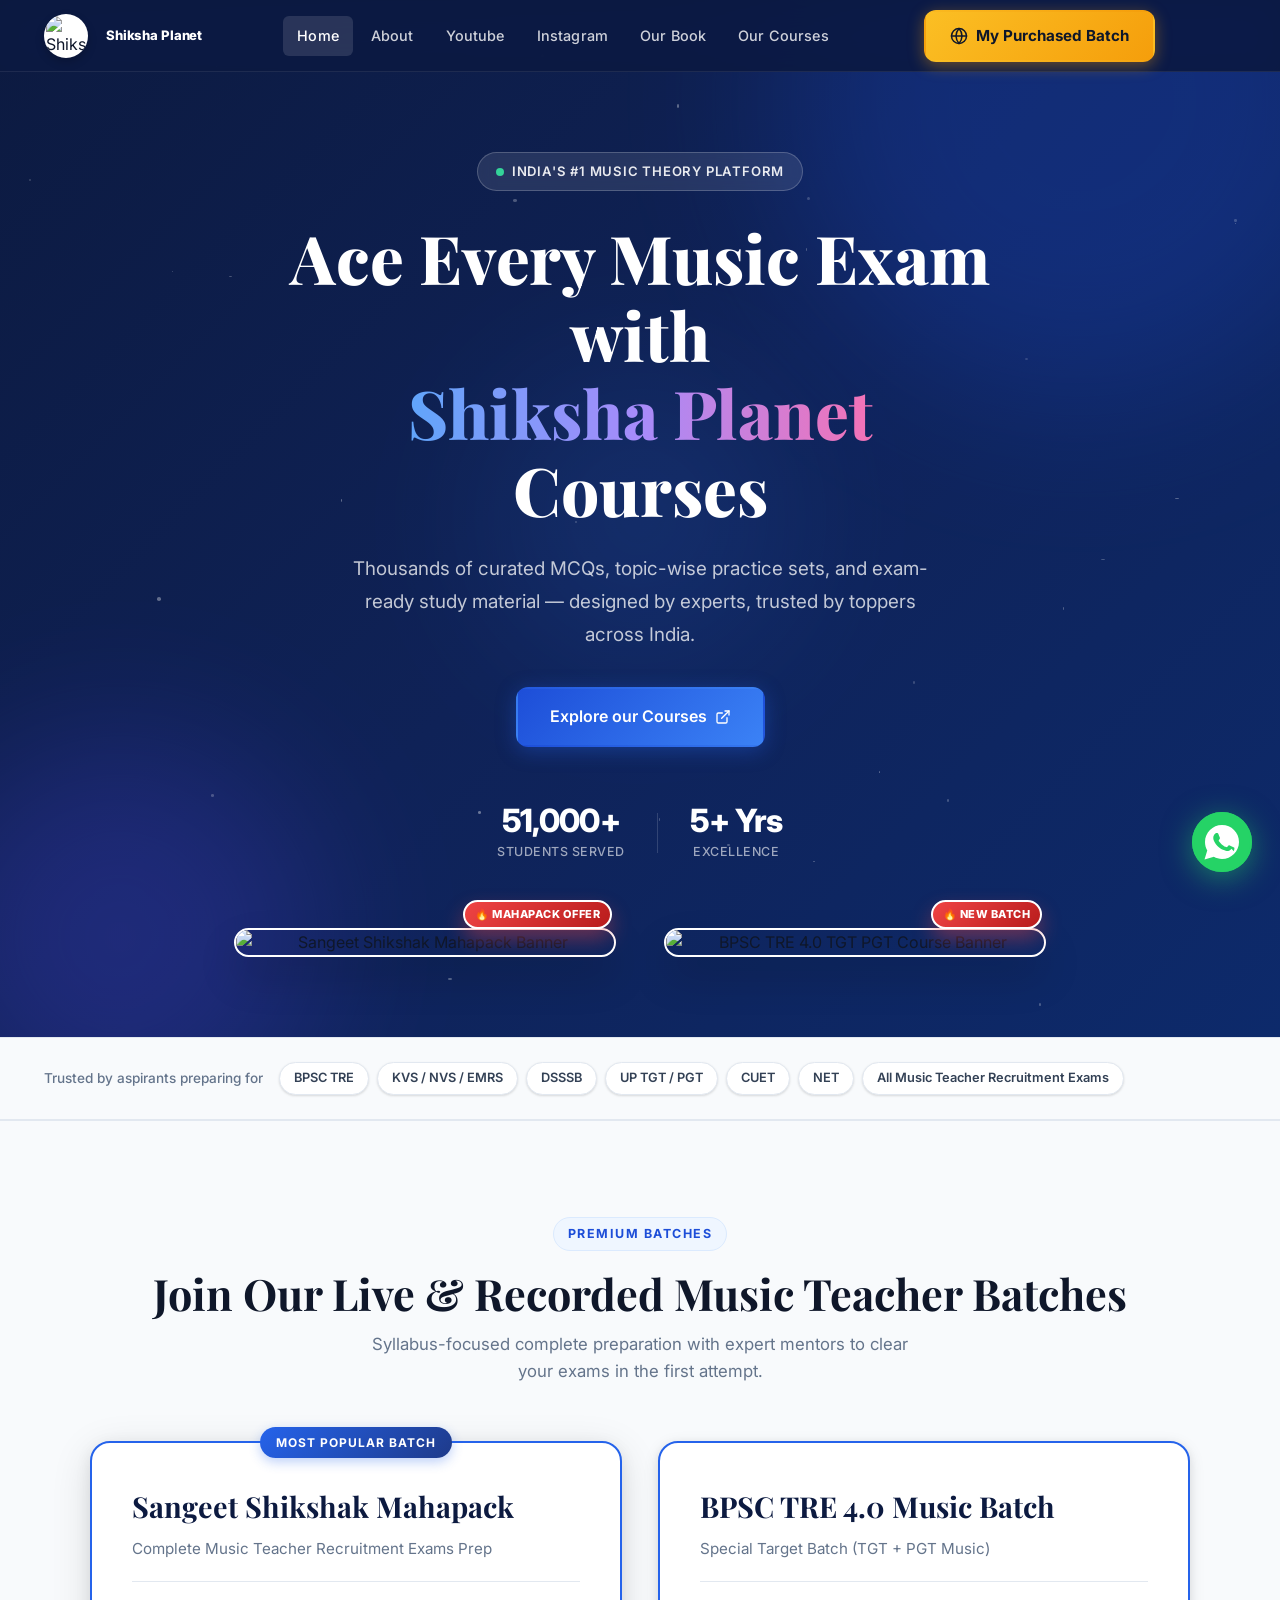
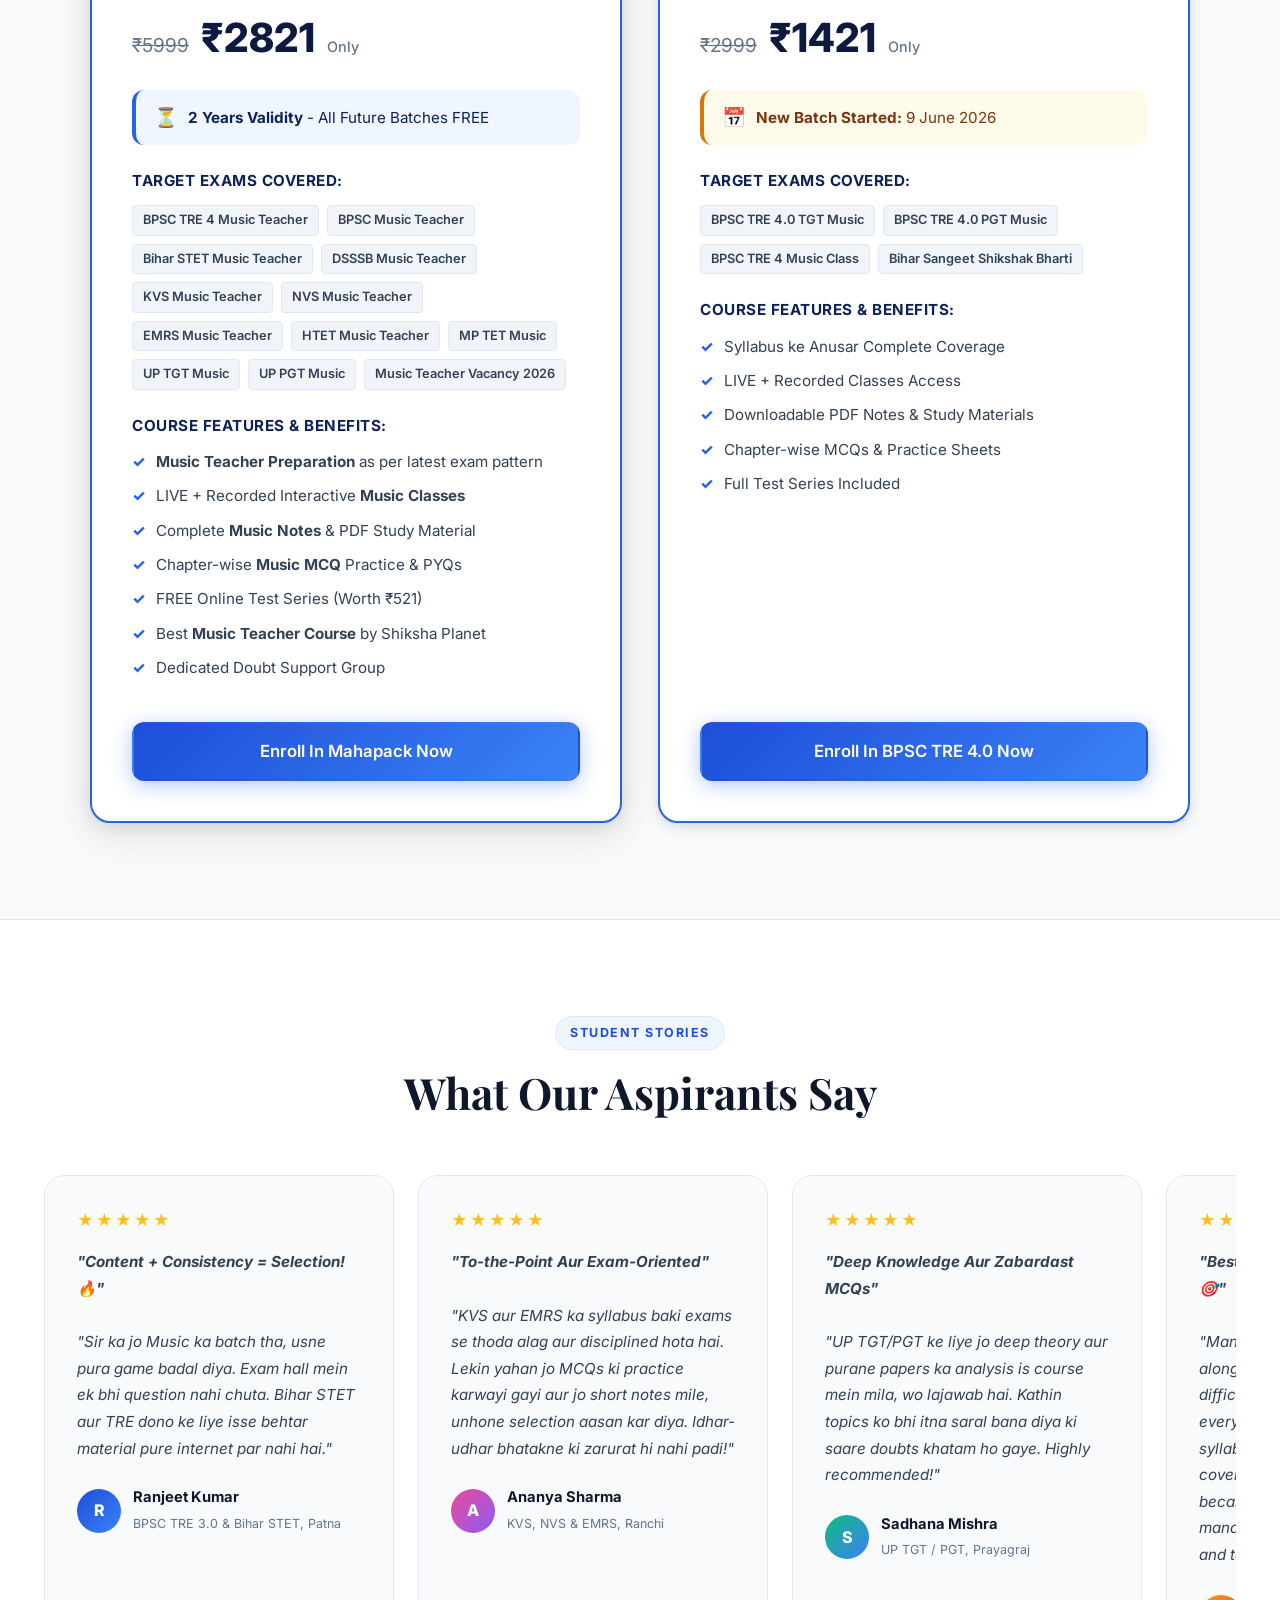
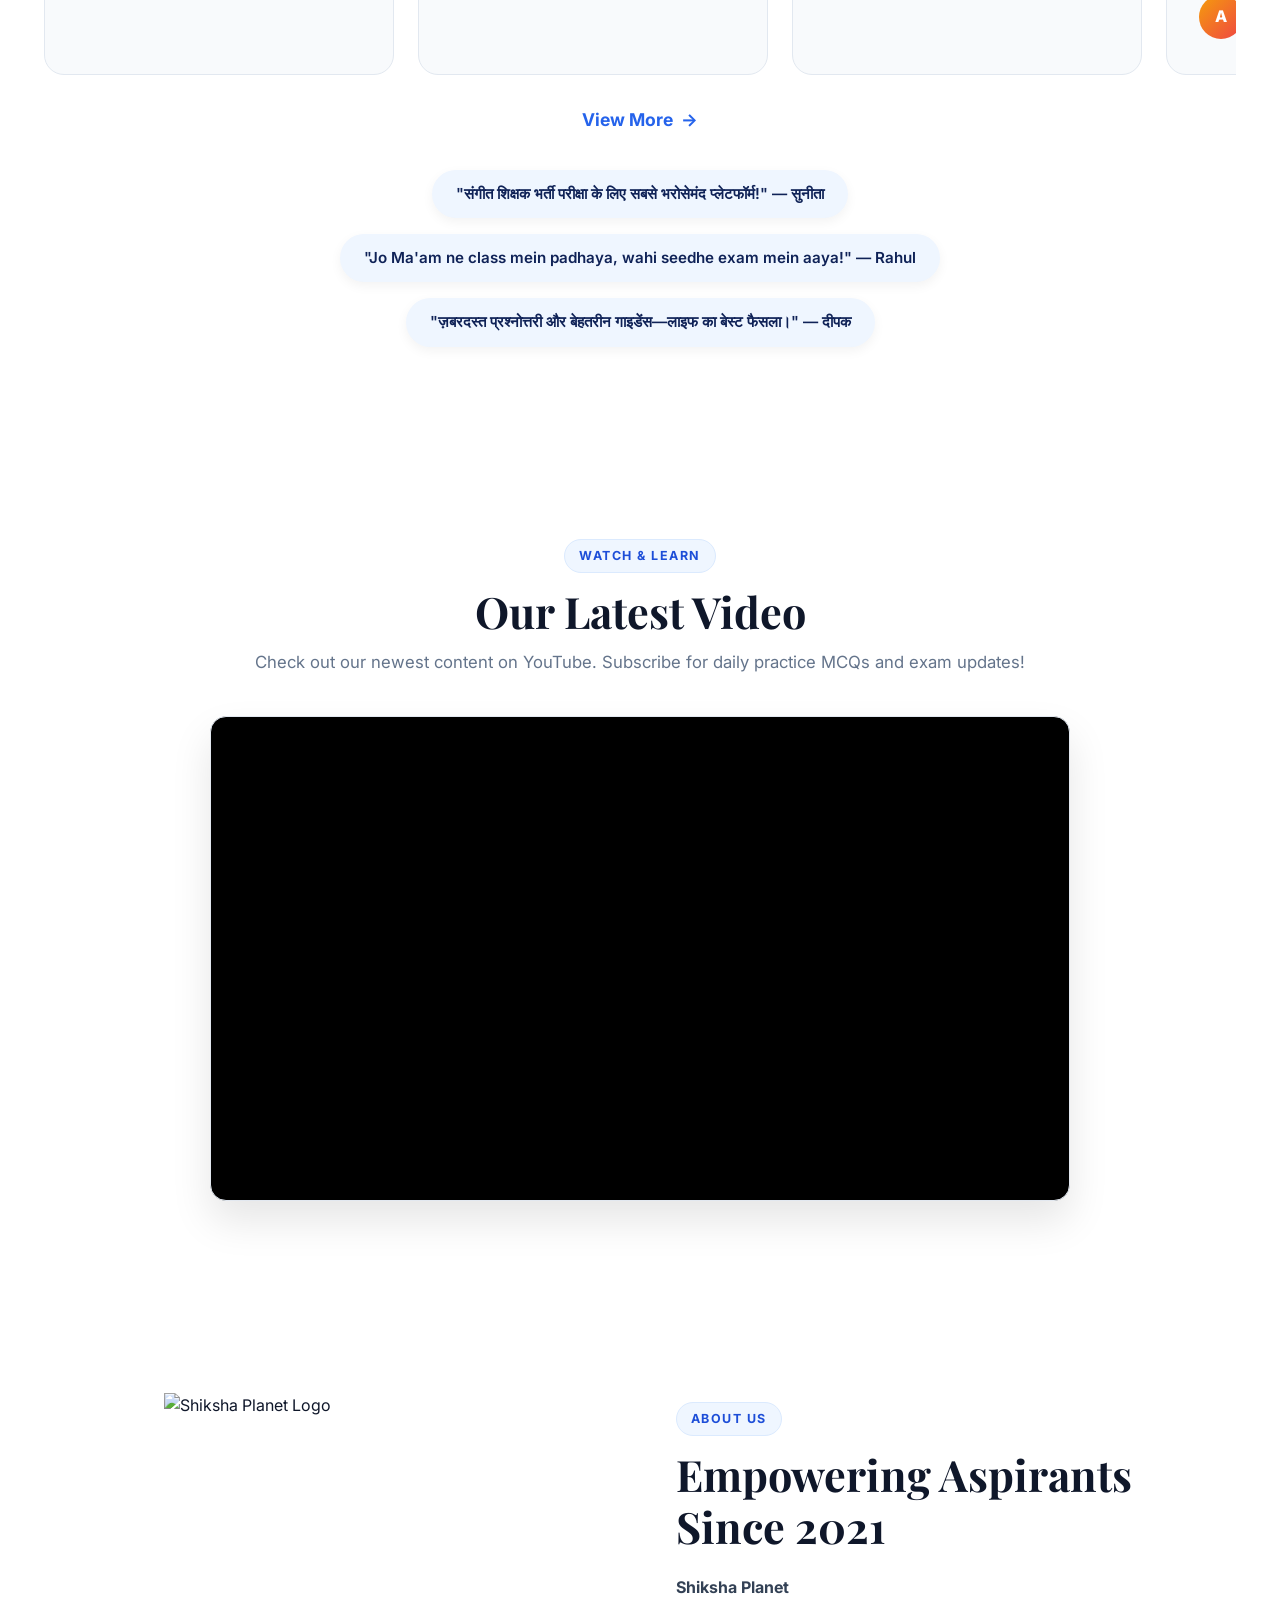
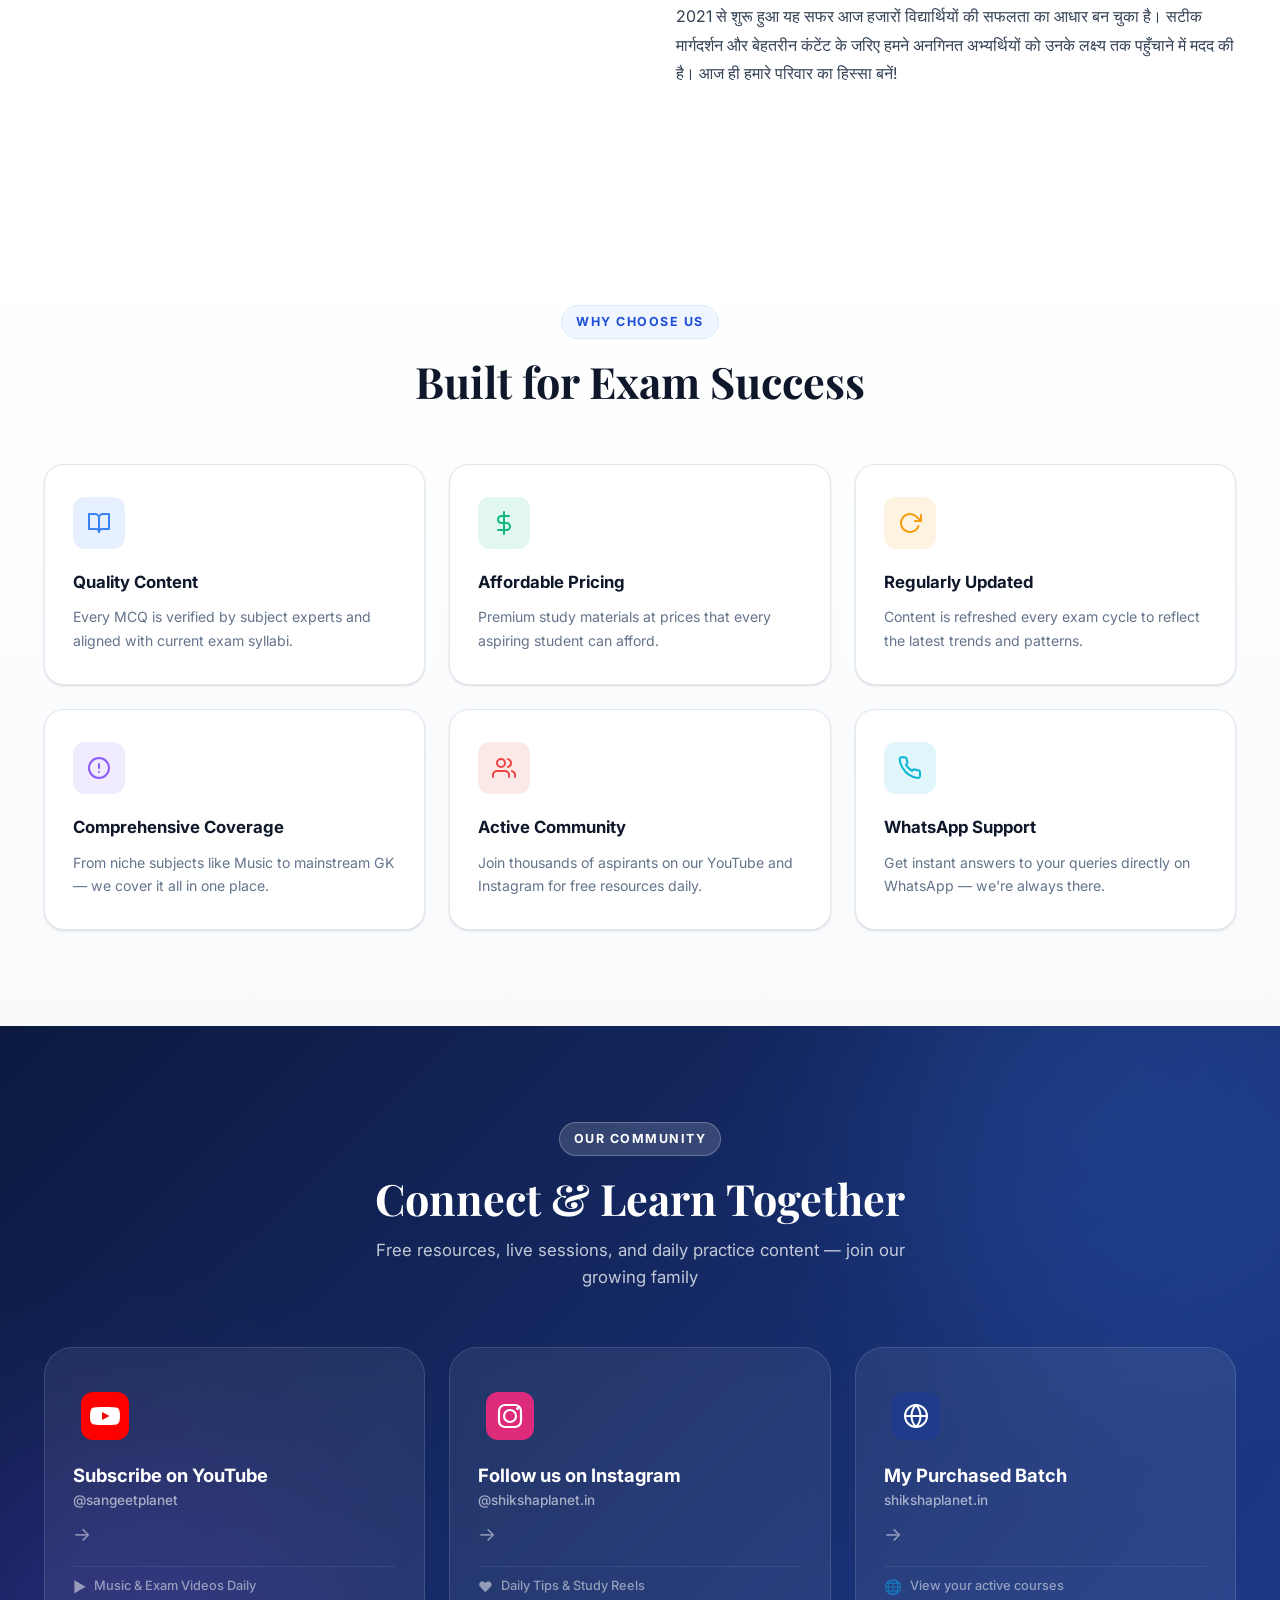
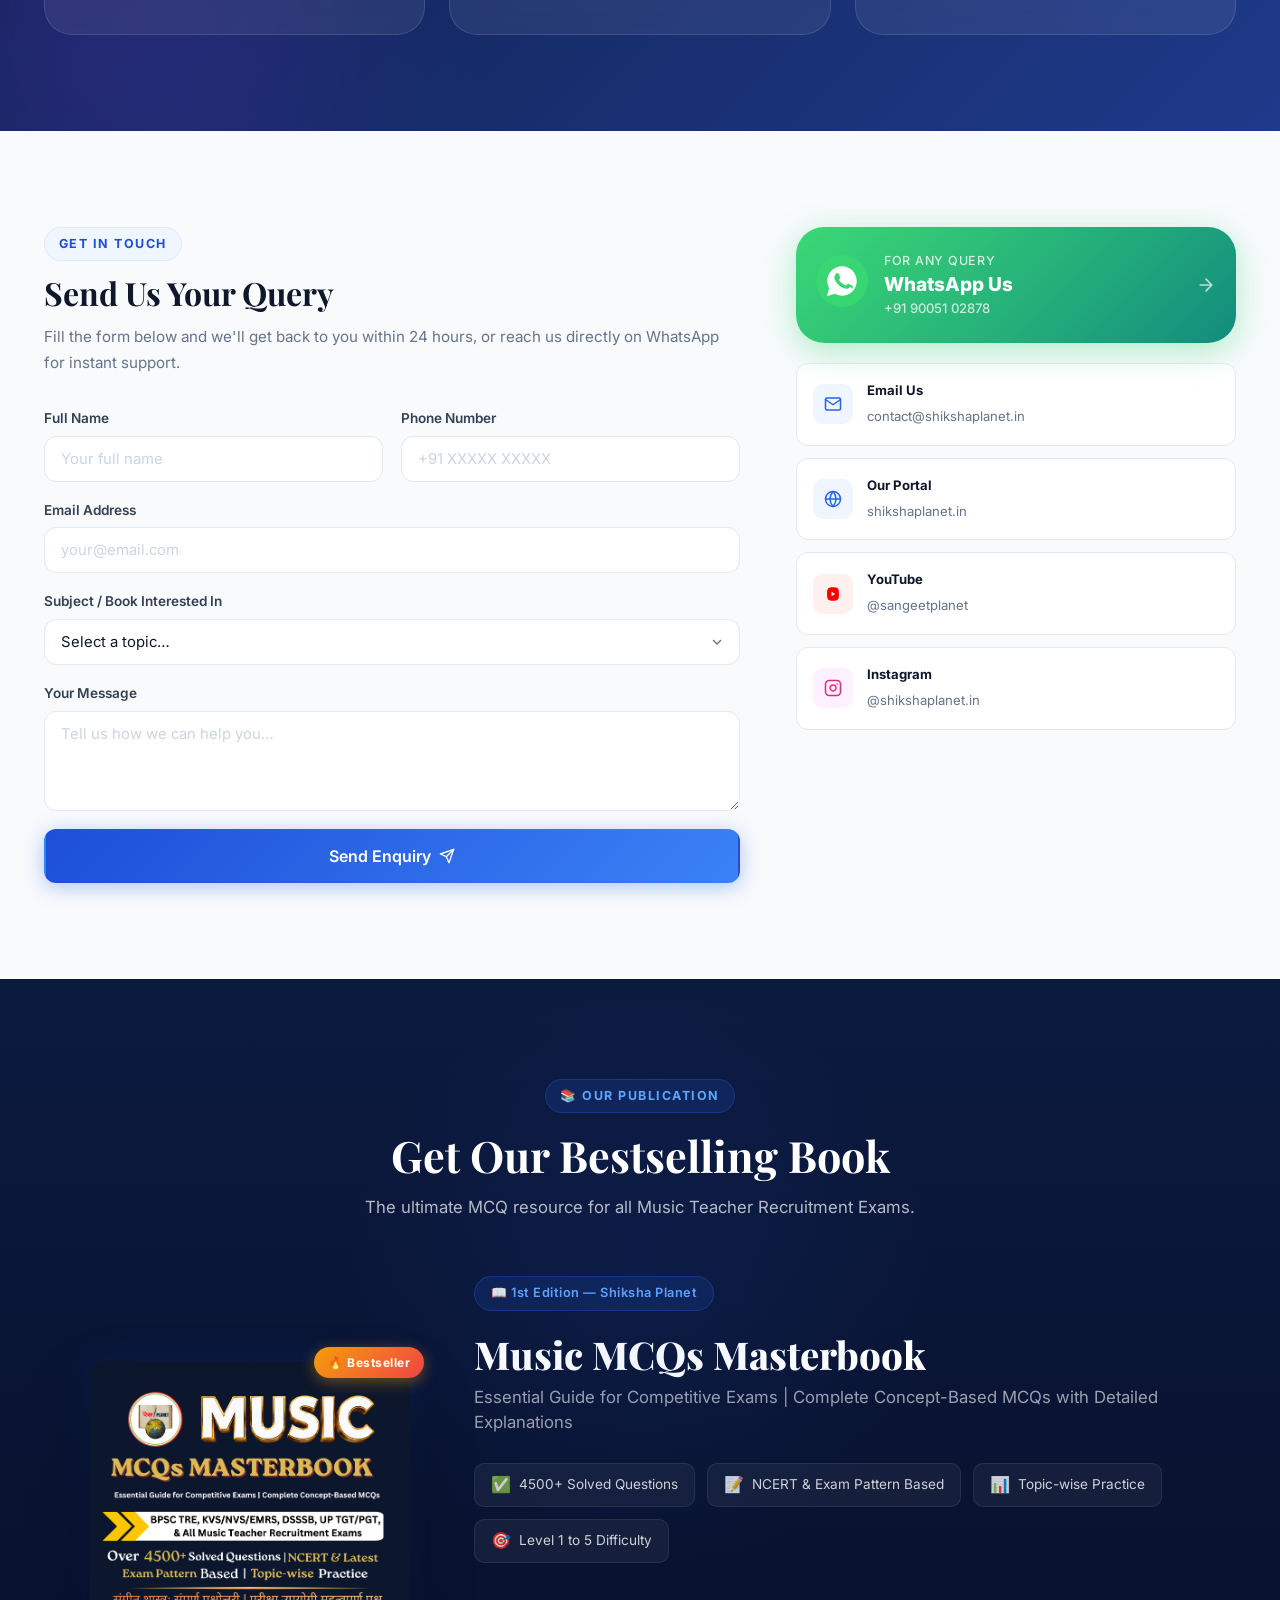
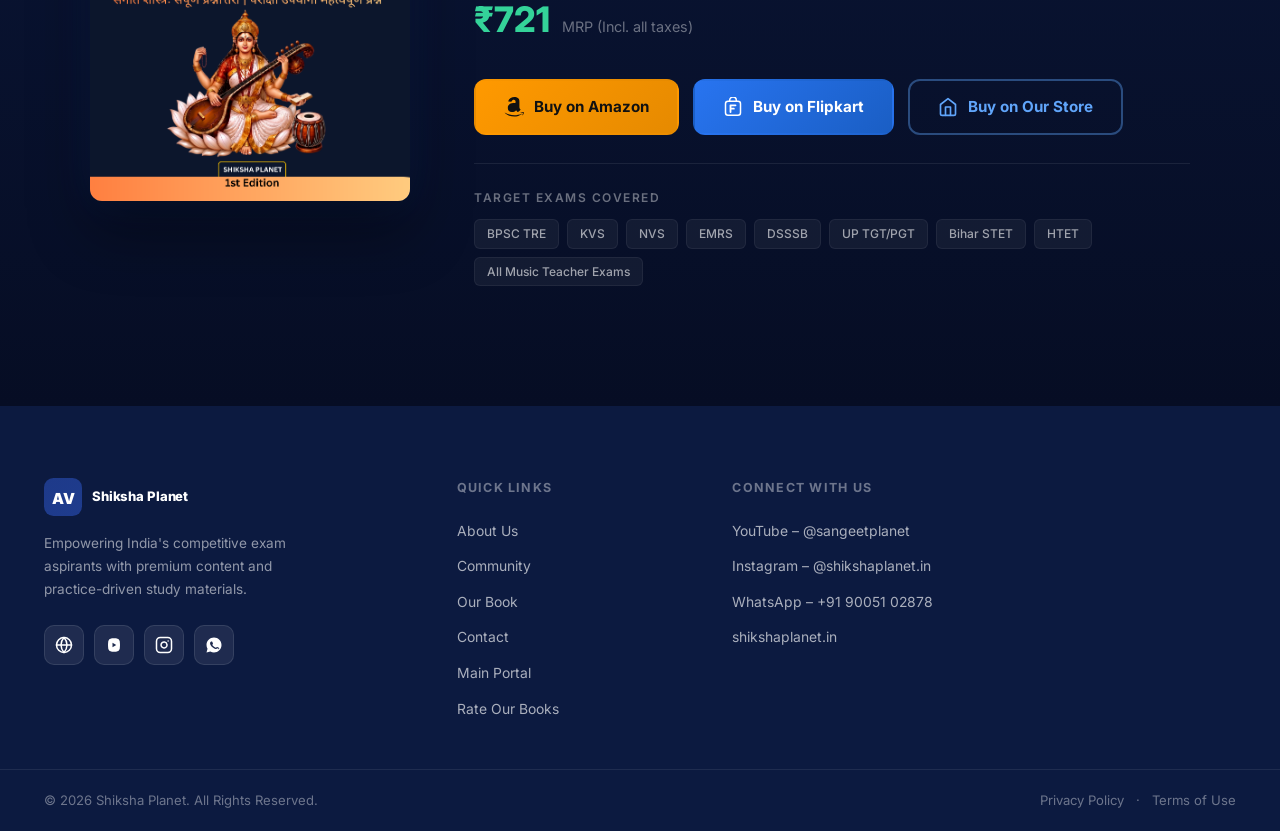
==== commit ca6dbe70: "Add files via upload" ====
--- a/index.html
+++ b/index.html
@@ -1,338 +1,999 @@
-<!DOCTYPE html>
-<html lang="en">
-<head>
-  <meta charset="UTF-8">
-  <meta name="viewport" content="width=device-width, initial-scale=1.0">
-  <title>Rate Us | Shiksha Planet</title>
-  <meta name="description" content="Choose the platform where you purchased your Shiksha Planet book to rate and review it." />
-  <link rel="preconnect" href="https://fonts.googleapis.com">
-  <link rel="preconnect" href="https://fonts.gstatic.com" crossorigin>
-  <link href="https://fonts.googleapis.com/css2?family=Inter:wght@400;500;600;700;800&display=swap" rel="stylesheet">
-  
-  <style>
-    :root {
-      --blue-950: #0c1a40;
-      --blue-900: #0f2257;
-      --blue-600: #2563eb;
-      --white: #ffffff;
-      --gray-100: #f1f5f9;
-      --gray-200: #e2e8f0;
-      --gray-700: #334155;
-      
-      --shadow-lg: 0 10px 40px rgba(0,0,0,0.12), 0 4px 16px rgba(0,0,0,0.08);
-      --shadow-xl: 0 20px 60px rgba(0,0,0,0.15), 0 8px 24px rgba(0,0,0,0.1);
-      
-      --radius-lg: 20px;
-      --radius-md: 12px;
-      
-      --transition: all 0.3s cubic-bezier(0.4, 0, 0.2, 1);
-    }
-
-    * {
-      box-sizing: border-box;
-      margin: 0;
-      padding: 0;
-    }
-
-    body {
-      font-family: 'Inter', sans-serif;
-      background: linear-gradient(135deg, var(--blue-950) 0%, #080f26 100%);
-      color: var(--white);
-      min-height: 100vh;
-      display: flex;
-      flex-direction: column;
-      align-items: center;
-      justify-content: center;
-      padding: 24px;
-      overflow-x: hidden;
-    }
-
-    /* Background glow decorations */
-    .bg-glow-1 {
-      position: absolute;
-      top: -10%;
-      left: -10%;
-      width: 40%;
-      height: 40%;
-      background: radial-gradient(circle, rgba(37, 99, 235, 0.15) 0%, rgba(0,0,0,0) 70%);
-      pointer-events: none;
-      z-index: 1;
-    }
-
-    .bg-glow-2 {
-      position: absolute;
-      bottom: -10%;
-      right: -10%;
-      width: 50%;
-      height: 50%;
-      background: radial-gradient(circle, rgba(37, 99, 235, 0.1) 0%, rgba(0,0,0,0) 70%);
-      pointer-events: none;
-      z-index: 1;
-    }
-
-    .container {
-      width: 100%;
-      max-width: 480px;
-      background: rgba(255, 255, 255, 0.03);
-      backdrop-filter: blur(20px);
-      -webkit-backdrop-filter: blur(20px);
-      border: 1px solid rgba(255, 255, 255, 0.08);
-      border-radius: var(--radius-lg);
-      padding: 40px 32px;
-      box-shadow: var(--shadow-xl);
-      text-align: center;
-      position: relative;
-      z-index: 10;
-      animation: fadeInUp 0.6s ease-out;
-    }
-
-    @keyframes fadeInUp {
-      from {
-        opacity: 0;
-        transform: translateY(20px);
-      }
-      to {
-        opacity: 1;
-        transform: translateY(0);
-      }
-    }
-
-    .logo-container {
-      margin-bottom: 24px;
-    }
-
-    .logo-img {
-      height: 56px;
-      width: auto;
-      filter: drop-shadow(0 4px 8px rgba(0,0,0,0.2));
-    }
-
-    .brand-name {
-      font-size: 1.5rem;
-      font-weight: 800;
-      color: var(--white);
-      letter-spacing: 0.5px;
-      margin-bottom: 8px;
-    }
-
-    .subtitle {
-      color: rgba(255, 255, 255, 0.7);
-      font-size: 0.95rem;
-      margin-bottom: 36px;
-      line-height: 1.5;
-    }
-
-    .question-title {
-      font-size: 1.15rem;
-      font-weight: 600;
-      color: var(--white);
-      margin-bottom: 24px;
-      position: relative;
-      display: inline-block;
-    }
-
-    .question-title::after {
-      content: '';
-      position: absolute;
-      bottom: -6px;
-      left: 50%;
-      transform: translateX(-50%);
-      width: 40px;
-      height: 2px;
-      background: var(--blue-600);
-      border-radius: 2px;
-    }
-
-    .button-stack {
-      display: flex;
-      flex-direction: column;
-      gap: 16px;
-    }
-
-    .platform-btn {
-      display: flex;
-      align-items: center;
-      justify-content: flex-start;
-      padding: 16px 24px;
-      border-radius: var(--radius-md);
-      text-decoration: none;
-      font-weight: 600;
-      font-size: 1rem;
-      transition: var(--transition);
-      border: 1px solid rgba(255, 255, 255, 0.05);
-      position: relative;
-      overflow: hidden;
-    }
-
-    .platform-btn::before {
-      content: '';
-      position: absolute;
-      top: 0;
-      left: 0;
-      width: 100%;
-      height: 100%;
-      background: rgba(255, 255, 255, 0.02);
-      opacity: 0;
-      transition: var(--transition);
-    }
-
-    .platform-btn:hover::before {
-      opacity: 1;
-    }
-
-    .platform-btn:hover {
-      transform: translateY(-3px);
-      box-shadow: 0 8px 20px rgba(0,0,0,0.3);
-    }
-
-    .icon-container {
-      width: 32px;
-      height: 32px;
-      display: flex;
-      align-items: center;
-      justify-content: center;
-      margin-right: 16px;
-      border-radius: 8px;
-      background: rgba(255,255,255,0.08);
-      flex-shrink: 0;
-    }
-
-    /* Amazon Button Styles */
-    .btn-amazon {
-      background: rgba(255, 153, 0, 0.1);
-      color: #ff9900;
-      border-color: rgba(255, 153, 0, 0.2);
-    }
-    .btn-amazon:hover {
-      background: #ff9900;
-      color: #111;
-      border-color: #ff9900;
-    }
-    .btn-amazon:hover .icon-container {
-      background: rgba(0, 0, 0, 0.15);
-    }
-
-    /* Flipkart Button Styles */
-    .btn-flipkart {
-      background: rgba(40, 116, 240, 0.1);
-      color: #2874f0;
-      border-color: rgba(40, 116, 240, 0.2);
-    }
-    .btn-flipkart:hover {
-      background: #2874f0;
-      color: var(--white);
-      border-color: #2874f0;
-    }
-    .btn-flipkart:hover .icon-container {
-      background: rgba(255, 255, 255, 0.2);
-    }
-
-    /* Shiksha Planet Store Button Styles */
-    .btn-store {
-      background: rgba(37, 99, 235, 0.1);
-      color: #60a5fa;
-      border-color: rgba(37, 99, 235, 0.2);
-    }
-    .btn-store:hover {
-      background: var(--blue-600);
-      color: var(--white);
-      border-color: var(--blue-600);
-    }
-    .btn-store:hover .icon-container {
-      background: rgba(255, 255, 255, 0.2);
-    }
-
-    .arrow-icon {
-      margin-left: auto;
-      opacity: 0.5;
-      transition: var(--transition);
-    }
-
-    .platform-btn:hover .arrow-icon {
-      transform: translateX(4px);
-      opacity: 1;
-    }
-
-    .footer-text {
-      margin-top: 36px;
-      font-size: 0.8rem;
-      color: rgba(255, 255, 255, 0.4);
-      line-height: 1.4;
-    }
-
-    @media (max-width: 480px) {
-      .container {
-        padding: 32px 20px;
-      }
-      .brand-name {
-        font-size: 1.35rem;
-      }
-    }
-  </style>
-</head>
-<body>
-
-  <div class="bg-glow-1"></div>
-  <div class="bg-glow-2"></div>
-
-  <div class="container">
-    <div class="logo-container">
-      <img class="logo-img" src="../images/logo.png" alt="Shiksha Planet Logo" onerror="this.style.display='none';">
-      <div class="brand-name">Shiksha Planet</div>
-    </div>
-    
-    <p class="subtitle">Thank you for purchasing our book! Your feedback helps us create better resources for competitive exam aspirants.</p>
-    
-    <div class="question-title">Aapne ye book kahan se kharidi?</div>
-    
-    <div class="button-stack">
-      
-      <!-- Amazon Link (Placeholder for now) -->
-      <a href="https://www.amazon.in/dp/8168646916" target="_blank" rel="noopener noreferrer" class="platform-btn btn-amazon">
-        <div class="icon-container">
-          <svg width="22" height="22" viewBox="0 0 24 24" fill="currentColor">
-            <path d="M12.273 10.153c-.767-.042-1.637.042-2.261.439-.594.38-1.02.996-1.02 1.895 0 1.258.85 2.052 1.95 2.052 1.348 0 2.14-.925 2.45-1.737v1.442h1.899V9.45c0-2.235-1.332-3.088-3.529-3.088-1.928 0-3.328.784-3.951 1.766l1.417.822c.425-.625.992-.995 1.984-.995 1.134 0 2.08.498 2.08 1.838v.442a12.637 12.637 0 0 0-3.019-.082zm.17 1.488a2.91 2.91 0 0 1 1.388.35v1.272c-.34.615-.992 1.053-1.73 1.053-.737 0-1.162-.439-1.162-1.182 0-.915.68-1.416 1.504-1.493zM2 19.141c4.542 2.476 10.957 3.393 16.592 1.42 1.05-.367.653-1.139-.283-1.02-3.882.493-8.868.04-12.78-2.091-.652-.355-1.133.407-.529 1.691z"/>
-          </svg>
-        </div>
-        <span>Amazon</span>
-        <svg class="arrow-icon" width="16" height="16" viewBox="0 0 24 24" fill="none" stroke="currentColor" stroke-width="2" stroke-linecap="round" stroke-linejoin="round">
-          <polyline points="9 18 15 12 9 6"></polyline>
-        </svg>
-      </a>
-
-      <!-- Flipkart Link (Placeholder for now) -->
-      <a href="https://www.flipkart.com/[base64]/p/itm18220b61c4427?pid=9788168646919" target="_blank" rel="noopener noreferrer" class="platform-btn btn-flipkart">
-        <div class="icon-container">
-          <svg width="22" height="22" viewBox="0 0 24 24" fill="none">
-            <path d="M19.12 6.84h-3.66V5.16c0-1.84-1.49-3.32-3.33-3.32S8.8 3.32 8.8 5.16v1.68H5.14c-1.01 0-1.83.82-1.83 1.83v11.83c0 1.01.82 1.83 1.83 1.83h13.98c1.01 0 1.83-.82 1.83-1.83V8.67c0-1.01-.82-1.83-1.83-1.83z" fill="#FFE11B"/>
-            <path d="M12.13 1.84c-1.84 0-3.33 1.49-3.33 3.32v1.68h6.66V5.16c0-1.84-1.49-3.32-3.33-3.32z" fill="#2874F0"/>
-            <path d="M12.2 11.5c-.8 0-1.5.7-1.5 1.5v1h3v-1c0-.8-.7-1.5-1.5-1.5zm-1.5 3.5v3.5h3V15h-3z" fill="#2874F0"/>
-          </svg>
-        </div>
-        <span>Flipkart</span>
-        <svg class="arrow-icon" width="16" height="16" viewBox="0 0 24 24" fill="none" stroke="currentColor" stroke-width="2" stroke-linecap="round" stroke-linejoin="round">
-          <polyline points="9 18 15 12 9 6"></polyline>
-        </svg>
-      </a>
-
-      <!-- Shiksha Planet Store Link -->
-      <a href="https://store.shikshaplanet.in" target="_blank" rel="noopener noreferrer" class="platform-btn btn-store">
-        <div class="icon-container">
-          <svg width="18" height="18" viewBox="0 0 24 24" fill="none" stroke="currentColor" stroke-width="2.5" stroke-linecap="round" stroke-linejoin="round">
-            <path d="M3 9l9-7 9 7v11a2 2 0 0 1-2 2H5a2 2 0 0 1-2-2z"></path>
-            <polyline points="9 22 9 12 15 12 15 22"></polyline>
-          </svg>
-        </div>
-        <span>Shiksha Planet Store</span>
-        <svg class="arrow-icon" width="16" height="16" viewBox="0 0 24 24" fill="none" stroke="currentColor" stroke-width="2" stroke-linecap="round" stroke-linejoin="round">
-          <polyline points="9 18 15 12 9 6"></polyline>
-        </svg>
-      </a>
-      
-    </div>
-    
-    <p class="footer-text">Shiksha Planet &copy; 2026. Empowering India's music and competitive exam aspirants.</p>
-  </div>
-
-</body>
-</html>
+<!DOCTYPE html>
+<html lang="en">
+<head>
+  <meta charset="UTF-8" />
+  <meta name="viewport" content="width=device-width, initial-scale=1.0" />
+  <title>Shiksha Planet | Premium Competitive Exam Courses</title>
+  <meta name="description" content="Shiksha Planet — India's trusted platform for competitive exam preparation courses, practice series, and study materials." />
+  <meta property="og:title" content="Shiksha Planet" />
+  <meta property="og:description" content="Premium competitive exam preparation courses and study materials." />
+  <meta property="og:type" content="website" />
+  <meta name="keywords" content="BPSC TRE 4 Music Teacher, BPSC Music Teacher, Bihar STET Music, Bihar STET Music Teacher, DSSSB Music Teacher, KVS Music Teacher, NVS Music Teacher, EMRS Music Teacher, HTET Music Teacher, MP TET Music, UP TGT Music, UP PGT Music, Music Teacher Vacancy 2026, Music Teacher Exam, Sangeet Shikshak, Music Teacher Preparation, BPSC TRE 4 Vacancy, Bihar Teacher Vacancy, Music MCQ, Music Notes, Music Classes, Music Teacher Course, Shiksha Planet Music, shiksha planet, Music Teacher Online Classes, Music Teacher Preparation Batch, Sangeet Shikshak Batch, BPSC Music Teacher Course, Music Teacher Exam Preparation, Music Teacher Live Classes, Sangeet Shikshak Online Batch, up tgt pgt, htet music, dsssb music, nvs music, kvs music, emrs music, up tgt music, up pgt music, BPSC TRE 4 Music Class, Bihar Sangeet Shikshak Bharti" />
+  <link rel="canonical" href="https://store.shikshaplanet.in/" />
+  <link rel="preconnect" href="https://fonts.googleapis.com" />
+  <link rel="preconnect" href="https://fonts.gstatic.com" crossorigin />
+  <link href="https://fonts.googleapis.com/css2?family=Inter:wght@300;400;500;600;700;800;900&family=Playfair+Display:wght@600;700;800&display=swap" rel="stylesheet" />
+  <link rel="stylesheet" href="style.css?v=2" />
+</head>
+<body>
+
+  <!-- ============================================================
+       HEADER / NAVBAR
+  ============================================================ -->
+  <header class="navbar" id="navbar">
+    <div class="container nav-inner">
+      <a href="#hero" class="brand" aria-label="Shiksha Planet home">
+        <div class="brand-logo" style="width: 44px; height: 44px; border-radius: 50%; background: white; margin-right: 8px; flex-shrink: 0; display: flex; align-items: center; justify-content: center; overflow: hidden; box-shadow: 0 4px 10px rgba(0,0,0,0.2);">
+          <img src="images/logo.png" alt="Shiksha Planet Logo" style="width: 90%; height: 90%; object-fit: contain;" />
+        </div>
+        <div class="brand-text">
+          <span class="brand-main">Shiksha Planet</span>
+        </div>
+      </a>
+
+      <nav class="nav-links" id="navLinks" aria-label="Main navigation">
+        <a href="#hero" class="nav-link">Home</a>
+        <a href="#about" class="nav-link">About</a>
+        <a href="https://www.youtube.com/@sangeetplanet" target="_blank" rel="noopener noreferrer" class="nav-link">Youtube</a>
+        <a href="https://www.instagram.com/shikshaplanet.in" target="_blank" rel="noopener noreferrer" class="nav-link">Instagram</a>
+        <a href="#books" class="nav-link">Our Book</a>
+        <a href="https://store.shikshaplanet.in" target="_blank" rel="noopener noreferrer" class="nav-link">Our Courses</a>
+      </nav>
+
+      <a href="https://store.shikshaplanet.in/purchases?type=10" target="_blank" rel="noopener noreferrer"
+         class="btn btn-portal" id="visitPortalBtn" aria-label="My Purchased Batch – Shiksha Planet">
+        <svg class="btn-icon" viewBox="0 0 24 24" fill="none" stroke="currentColor" stroke-width="2" stroke-linecap="round" stroke-linejoin="round" aria-hidden="true">
+          <circle cx="12" cy="12" r="10"/>
+          <line x1="2" y1="12" x2="22" y2="12"/>
+          <path d="M12 2a15.3 15.3 0 0 1 4 10 15.3 15.3 0 0 1-4 10 15.3 15.3 0 0 1-4-10 15.3 15.3 0 0 1 4-10z"/>
+        </svg>
+        My Purchased Batch
+      </a>
+
+      <div class="mobile-nav-right" style="display: flex; align-items: center; gap: 12px;">
+        <a href="https://store.shikshaplanet.in/purchases?type=10" target="_blank" rel="noopener noreferrer" class="btn btn-primary mobile-header-btn">My Purchased Batch</a>
+        <button class="hamburger" id="hamburger" aria-label="Open menu" aria-expanded="false" aria-controls="navLinks">
+          <span></span><span></span><span></span>
+        </button>
+      </div>
+    </div>
+  </header>
+
+  <!-- Mobile Nav Overlay -->
+  <div class="mobile-nav-overlay" id="mobileNavOverlay">
+    <button class="mobile-nav-close" id="mobileNavClose" aria-label="Close menu">✕</button>
+    <nav class="mobile-nav-links" aria-label="Mobile navigation">
+      <a href="#hero" class="mobile-nav-link">Home</a>
+      <a href="#about" class="mobile-nav-link">About</a>
+      <a href="https://www.youtube.com/@sangeetplanet" target="_blank" rel="noopener noreferrer" class="mobile-nav-link">Youtube</a>
+      <a href="https://www.instagram.com/shikshaplanet.in" target="_blank" rel="noopener noreferrer" class="mobile-nav-link">Instagram</a>
+      <a href="#books" class="mobile-nav-link">Our Book</a>
+      <a href="https://store.shikshaplanet.in" target="_blank" rel="noopener noreferrer" class="mobile-nav-link">Our Courses</a>
+    </nav>
+    <a href="https://store.shikshaplanet.in/purchases?type=10" target="_blank" rel="noopener noreferrer" class="btn btn-portal mobile-portal-btn">
+      <svg class="btn-icon" viewBox="0 0 24 24" fill="none" stroke="currentColor" stroke-width="2" stroke-linecap="round" stroke-linejoin="round" aria-hidden="true">
+        <circle cx="12" cy="12" r="10"/>
+        <line x1="2" y1="12" x2="22" y2="12"/>
+        <path d="M12 2a15.3 15.3 0 0 1 4 10 15.3 15.3 0 0 1-4 10 15.3 15.3 0 0 1-4-10 15.3 15.3 0 0 1 4-10z"/>
+      </svg>
+      My Purchased Batch
+    </a>
+  </div>
+
+  <!-- ============================================================
+       HERO SECTION
+  ============================================================ -->
+  <section class="hero" id="hero">
+    <div class="hero-bg-shapes" aria-hidden="true">
+      <div class="shape shape-1"></div>
+      <div class="shape shape-2"></div>
+      <div class="shape shape-3"></div>
+      <div class="particles" id="particles"></div>
+    </div>
+    <div class="container hero-content">
+      <div class="hero-badge">
+        <span class="badge-dot"></span>
+        India's #1 Music Theory Platform
+      </div>
+      <h1 class="hero-headline">
+        Ace Every Music Exam with<br/>
+        <span class="hero-gradient-text">Shiksha Planet</span><br/>
+        Courses
+      </h1>
+      <p class="hero-desc">
+        Thousands of curated MCQs, topic-wise practice sets, and exam-ready study material — designed by experts, trusted by toppers across India.
+      </p>
+      <div class="hero-ctas">
+        <a href="https://store.shikshaplanet.in" target="_blank" rel="noopener noreferrer" class="btn btn-primary btn-large" id="heroPortalBtn">
+          Explore our Courses
+          <svg class="btn-icon-right" viewBox="0 0 24 24" fill="none" stroke="currentColor" stroke-width="2" stroke-linecap="round" stroke-linejoin="round" aria-hidden="true">
+            <path d="M18 13v6a2 2 0 0 1-2 2H5a2 2 0 0 1-2-2V8a2 2 0 0 1 2-2h6"/>
+            <polyline points="15 3 21 3 21 9"/>
+            <line x1="10" y1="14" x2="21" y2="3"/>
+          </svg>
+        </a>
+      </div>
+      <div class="hero-stats">
+        <div class="stat-item">
+          <span class="stat-num">51,000+</span>
+          <span class="stat-label">Students Served</span>
+        </div>
+        <div class="stat-divider" aria-hidden="true"></div>
+        <div class="stat-item">
+          <span class="stat-num">5+ Yrs</span>
+          <span class="stat-label">Excellence</span>
+        </div>
+      </div>
+      
+      <!-- Promotional Poster Banners -->
+      <div class="hero-banners-container" style="display: grid; grid-template-columns: repeat(auto-fit, minmax(300px, 1fr)); gap: 48px; margin-top: 64px; width: 100%; max-width: 1200px; margin-left: auto; margin-right: auto;">
+        
+        <!-- Banner 1: Mahapack -->
+        <div class="hero-banner-wrap" style="position: relative; transition: transform 0.3s ease;">
+          <div class="badge-new-batch" style="z-index: 10; padding: 4px 10px; font-size: 11px; top: -28px; right: 4px; border-width: 2px;">🔥 Mahapack Offer</div>
+          <a href="https://store.shikshaplanet.in/new-courses/52-sangeet-shikshak-mahapack" target="_blank" rel="noopener noreferrer" style="display: block; cursor: pointer; border-radius: 16px; overflow: hidden; box-shadow: 0 20px 40px rgba(0,0,0,0.15); border: 2px solid var(--white);">
+            <img src="images/mahapack_poster.png" alt="Sangeet Shikshak Mahapack Banner" style="width: 100%; height: auto; display: block; object-fit: cover;" onmouseover="this.parentElement.parentElement.style.transform='scale(1.02)'" onmouseout="this.parentElement.parentElement.style.transform='scale(1)'" />
+          </a>
+        </div>
+
+        <!-- Banner 2: BPSC TRE 4.0 -->
+        <div class="hero-banner-wrap" style="position: relative; transition: transform 0.3s ease;">
+          <div class="badge-new-batch" style="z-index: 10; padding: 4px 10px; font-size: 11px; top: -28px; right: 4px; border-width: 2px;">🔥 New Batch</div>
+          <a href="https://store.shikshaplanet.in/new-courses/49-bpsc-tre-4-music-new-batch" target="_blank" rel="noopener noreferrer" style="display: block; cursor: pointer; border-radius: 16px; overflow: hidden; box-shadow: 0 20px 40px rgba(0,0,0,0.15); border: 2px solid var(--white);">
+            <img src="images/course_banner.png" alt="BPSC TRE 4.0 TGT PGT Course Banner" style="width: 100%; height: auto; display: block; object-fit: cover;" onmouseover="this.parentElement.parentElement.style.transform='scale(1.02)'" onmouseout="this.parentElement.parentElement.style.transform='scale(1)'" />
+          </a>
+        </div>
+
+      </div>
+    </div>
+
+  </section>
+
+  <!-- ============================================================
+       TRUST STRIP
+  ============================================================ -->
+  <section class="trust-strip" aria-label="Trusted by exam aspirants">
+    <div class="container trust-inner">
+      <p class="trust-label">Trusted by aspirants preparing for</p>
+      <div class="trust-badges">
+        <span class="trust-badge">BPSC TRE</span>
+        <span class="trust-badge">KVS / NVS / EMRS</span>
+        <span class="trust-badge">DSSSB</span>
+        <span class="trust-badge">UP TGT / PGT</span>
+        <span class="trust-badge">CUET</span>
+        <span class="trust-badge">NET</span>
+        <span class="trust-badge">All Music Teacher Recruitment Exams</span>
+      </div>
+    </div>
+  </section>
+
+  <!-- ============================================================
+       OUR FEATURED COURSES (SEO OPTIMIZED)
+       ============================================================ -->
+  <section class="section courses-section" id="courses" aria-label="Our Courses">
+    <div class="container">
+      <div class="section-header">
+        <div class="section-tag">Premium Batches</div>
+        <h2 class="section-title">Join Our Live & Recorded Music Teacher Batches</h2>
+        <p class="section-subtitle">Syllabus-focused complete preparation with expert mentors to clear your exams in the first attempt.</p>
+      </div>
+
+      <div class="courses-grid">
+        <!-- Course 1: Mahapack -->
+        <a href="https://store.shikshaplanet.in/new-courses/52-sangeet-shikshak-mahapack" target="_blank" rel="noopener noreferrer" class="course-card popular-card" style="text-decoration: none; color: inherit; display: flex;">
+          <div class="popular-badge">Most Popular Batch</div>
+          <div class="course-card-header">
+            <h3>Sangeet Shikshak Mahapack</h3>
+            <p class="course-tagline">Complete Music Teacher Recruitment Exams Prep</p>
+          </div>
+          <div class="course-price-box">
+            <span class="original-price">₹5999</span>
+            <span class="current-price">₹2821</span>
+            <span class="price-suffix">Only</span>
+          </div>
+          <div class="validity-banner">
+             <span class="icon">⏳</span> <span><strong>2 Years Validity</strong> - All Future Batches FREE</span>
+          </div>
+          <div class="target-exams-box">
+            <h4>Target Exams Covered:</h4>
+            <div class="exams-tags">
+              <span>BPSC TRE 4 Music Teacher</span>
+              <span>BPSC Music Teacher</span>
+              <span>Bihar STET Music Teacher</span>
+              <span>DSSSB Music Teacher</span>
+              <span>KVS Music Teacher</span>
+              <span>NVS Music Teacher</span>
+              <span>EMRS Music Teacher</span>
+              <span>HTET Music Teacher</span>
+              <span>MP TET Music</span>
+              <span>UP TGT Music</span>
+              <span>UP PGT Music</span>
+              <span>Music Teacher Vacancy 2026</span>
+            </div>
+          </div>
+          <div class="course-features-list">
+            <h4>Course Features & Benefits:</h4>
+            <ul>
+              <li><strong>Music Teacher Preparation</strong> as per latest exam pattern</li>
+              <li>LIVE + Recorded Interactive <strong>Music Classes</strong></li>
+              <li>Complete <strong>Music Notes</strong> & PDF Study Material</li>
+              <li>Chapter-wise <strong>Music MCQ</strong> Practice & PYQs</li>
+              <li>FREE Online Test Series (Worth ₹521)</li>
+              <li>Best <strong>Music Teacher Course</strong> by Shiksha Planet</li>
+              <li>Dedicated Doubt Support Group</li>
+            </ul>
+          </div>
+          <div class="course-action">
+            <span class="btn btn-primary btn-full">Enroll In Mahapack Now</span>
+          </div>
+        </a>
+
+        <!-- Course 2: BPSC TRE 4.0 -->
+        <a href="https://store.shikshaplanet.in/new-courses/49-bpsc-tre-4-music-new-batch" target="_blank" rel="noopener noreferrer" class="course-card" style="text-decoration: none; color: inherit; display: flex;">
+          <div class="course-card-header">
+            <h3>BPSC TRE 4.0 Music Batch</h3>
+            <p class="course-tagline">Special Target Batch (TGT + PGT Music)</p>
+          </div>
+          <div class="course-price-box">
+            <span class="original-price">₹2999</span>
+            <span class="current-price">₹1421</span>
+            <span class="price-suffix">Only</span>
+          </div>
+          <div class="validity-banner date-banner">
+             <span class="icon">📅</span> <span><strong>New Batch Started:</strong> 9 June 2026</span>
+          </div>
+          <div class="target-exams-box">
+            <h4>Target Exams Covered:</h4>
+            <div class="exams-tags">
+              <span>BPSC TRE 4.0 TGT Music</span>
+              <span>BPSC TRE 4.0 PGT Music</span>
+              <span>BPSC TRE 4 Music Class</span>
+              <span>Bihar Sangeet Shikshak Bharti</span>
+            </div>
+          </div>
+          <div class="course-features-list">
+            <h4>Course Features & Benefits:</h4>
+            <ul>
+              <li>Syllabus ke Anusar Complete Coverage</li>
+              <li>LIVE + Recorded Classes Access</li>
+              <li>Downloadable PDF Notes & Study Materials</li>
+              <li>Chapter-wise MCQs & Practice Sheets</li>
+              <li>Full Test Series Included</li>
+            </ul>
+          </div>
+          <div class="course-action">
+            <span class="btn btn-primary btn-full">Enroll In BPSC TRE 4.0 Now</span>
+          </div>
+        </a>
+      </div>
+    </div>
+  </section>
+
+  <!-- ============================================================
+       TESTIMONIALS
+  ============================================================ -->
+  <section class="testimonials section" id="testimonials" aria-label="Student testimonials">
+    <div class="container">
+      <div class="section-header">
+        <div class="section-tag">Student Stories</div>
+        <h2 class="section-title">What Our Aspirants Say</h2>
+      </div>
+      <div class="testi-wrapper">
+        <div class="testi-grid" id="testiGrid">
+        <blockquote class="testi-card" id="testiRanjeet">
+          <div class="testi-stars" aria-label="5 stars">★★★★★</div>
+          <p><strong>"Content + Consistency = Selection! 🔥"</strong><br><br>"Sir ka jo Music ka batch tha, usne pura game badal diya. Exam hall mein ek bhi question nahi chuta. Bihar STET aur TRE dono ke liye isse behtar material pure internet par nahi hai."</p>
+          <footer>
+            <div class="testi-avatar" aria-hidden="true">R</div>
+            <div>
+              <strong>Ranjeet Kumar</strong>
+              <span>BPSC TRE 3.0 & Bihar STET, Patna</span>
+            </div>
+          </footer>
+        </blockquote>
+        
+        <blockquote class="testi-card" id="testiAnanya">
+          <div class="testi-stars" aria-label="5 stars">★★★★★</div>
+          <p><strong>"To-the-Point Aur Exam-Oriented"</strong><br><br>"KVS aur EMRS ka syllabus baki exams se thoda alag aur disciplined hota hai. Lekin yahan jo MCQs ki practice karwayi gayi aur jo short notes mile, unhone selection aasan kar diya. Idhar-udhar bhatakne ki zarurat hi nahi padi!"</p>
+          <footer>
+            <div class="testi-avatar" style="background:linear-gradient(135deg,#ec4899,#8b5cf6)" aria-hidden="true">A</div>
+            <div>
+              <strong>Ananya Sharma</strong>
+              <span>KVS, NVS & EMRS, Ranchi</span>
+            </div>
+          </footer>
+        </blockquote>
+
+        <blockquote class="testi-card" id="testiSadhana">
+          <div class="testi-stars" aria-label="5 stars">★★★★★</div>
+          <p><strong>"Deep Knowledge Aur Zabardast MCQs"</strong><br><br>"UP TGT/PGT ke liye jo deep theory aur purane papers ka analysis is course mein mila, wo lajawab hai. Kathin topics ko bhi itna saral bana diya ki saare doubts khatam ho gaye. Highly recommended!"</p>
+          <footer>
+            <div class="testi-avatar" style="background:linear-gradient(135deg,#10b981,#3b82f6)" aria-hidden="true">S</div>
+            <div>
+              <strong>Sadhana Mishra</strong>
+              <span>UP TGT / PGT, Prayagraj</span>
+            </div>
+          </footer>
+        </blockquote>
+
+        <blockquote class="testi-card" id="testiAnjali">
+          <div class="testi-stars" aria-label="5 stars">★★★★★</div>
+          <p><strong>"Best Course for Class 12th Students! 🎯"</strong><br><br>"Managing CUET UG preparation alongside board exams seemed very difficult, but this course made everything so simple. The music syllabus and domain topics were covered so well that all my basics became clear. I learned time management through the mock tests, and today I am in my dream university!"</p>
+          <footer>
+            <div class="testi-avatar" style="background:linear-gradient(135deg,#f59e0b,#ef4444)" aria-hidden="true">A</div>
+            <div>
+              <strong>Anjali Singh</strong>
+              <span>CUET UG Entrance, New Delhi</span>
+            </div>
+          </footer>
+        </blockquote>
+
+        <blockquote class="testi-card" id="testiVikas">
+          <div class="testi-stars" aria-label="5 stars">★★★★★</div>
+          <p><strong>"Perfect Content for Higher University Entrances!"</strong><br><br>"CUET PG level is quite deep and finding accurate guidance is very difficult. The focus on raga analysis, advanced theory, and detailed MCQs in this course was amazing. It was solely because of the mock tests and conceptual clarity of this batch that I got selected into a top university."</p>
+          <footer>
+            <div class="testi-avatar" style="background:linear-gradient(135deg,#6366f1,#8b5cf6)" aria-hidden="true">V</div>
+            <div>
+              <strong>Vikas Raj</strong>
+              <span>CUET PG Entrance, BHU Campus</span>
+            </div>
+          </footer>
+        </blockquote>
+
+        <blockquote class="testi-card" id="testiAmit">
+          <div class="testi-stars" aria-label="5 stars">★★★★★</div>
+          <p><strong>"कम समय में सटीक तैयारी और बेहतरीन टाइम मैनेजमेंट"</strong><br><br>"डीएसएसएसबी में टाइम MANAGEMENT सबसे बड़ा चैलेंज होता है। इस कोर्स में सिर्फ पढ़ाया नहीं जाता, बल्कि कम समय में सही उत्तर कैसे चुनना है, यह सिखाया जाता है। कंटेंट एकदम अपडेटेड और प्रामाणिक है।"</p>
+          <footer>
+            <div class="testi-avatar" style="background:linear-gradient(135deg,#14b8a6,#0ea5e9)" aria-hidden="true">अ</div>
+            <div>
+              <strong>अमित वर्मा</strong>
+              <span>DSSSB Delhi, दिल्ली</span>
+            </div>
+          </footer>
+        </blockquote>
+      </div>
+      
+      <div class="testi-scroll-action">
+        <button class="testi-scroll-btn" onclick="document.getElementById('testiGrid').scrollBy({ left: 350, behavior: 'smooth' })" aria-label="Scroll to view more">
+          View More <span>→</span>
+        </button>
+      </div>
+      </div>
+
+      <div class="testi-oneliners">
+        <div class="testi-oneliner">"संगीत शिक्षक भर्ती परीक्षा के लिए सबसे भरोसेमंद प्लेटफॉर्म!" — सुनीता</div>
+        <div class="testi-oneliner">"Jo Ma'am ne class mein padhaya, wahi seedhe exam mein aaya!" — Rahul</div>
+        <div class="testi-oneliner">"ज़बरदस्त प्रश्नोत्तरी और बेहतरीन गाइडेंस—लाइफ का बेस्ट फैसला।" — दीपक</div>
+      </div>
+    </div>
+  </section>
+
+  <!-- ============================================================
+       LATEST VIDEO
+  ============================================================ -->
+  <section class="latest-video section" id="video" aria-label="Our Latest Video">
+    <div class="container reveal">
+      <div class="section-header" style="max-width: 800px; margin: 0 auto; text-align: center; margin-bottom: 40px;">
+        <div class="section-tag" style="justify-content: center; margin-bottom: 12px;">Watch &amp; Learn</div>
+        <h2 class="section-title">Our Latest Video</h2>
+        <p style="color: var(--gray-500); font-size: 1.05rem;">Check out our newest content on YouTube. Subscribe for daily practice MCQs and exam updates!</p>
+      </div>
+      
+      <div class="video-container reveal" style="max-width: 860px; margin: 0 auto; border-radius: 16px; overflow: hidden; box-shadow: 0 20px 40px rgba(0,0,0,0.1); border: 1px solid var(--gray-200); background: #000;">
+        <div style="position: relative; padding-bottom: 56.25%; height: 0;">
+          <iframe 
+            src="https://www.youtube-nocookie.com/embed/hWtbzKx9obE" 
+            title="Our Latest Video" 
+            style="position: absolute; top: 0; left: 0; width: 100%; height: 100%; border: 0;" 
+            allow="accelerometer; autoplay; clipboard-write; encrypted-media; gyroscope; picture-in-picture; web-share" 
+            allowfullscreen>
+          </iframe>
+        </div>
+      </div>
+    </div>
+  </section>
+
+  <!-- ============================================================
+       ABOUT US
+  ============================================================ -->
+  <section class="about section" id="about">
+    <div class="container about-grid">
+      <div class="about-visual" aria-hidden="true">
+        <div class="about-card-stack">
+          <div class="about-center-icon">
+            <img src="images/logo.png" alt="Shiksha Planet Logo" style="width: 100%; height: 100%; object-fit: contain; mix-blend-mode: multiply;" />
+          </div>
+        </div>
+      </div>
+      <div class="about-text">
+        <div class="section-tag">About Us</div>
+        <h2 class="section-title">Empowering Aspirants<br/>Since 2021</h2>
+        <p class="about-desc">
+          <strong>Shiksha Planet</strong><br/>
+          2021 से शुरू हुआ यह सफर आज हजारों विद्यार्थियों की सफलता का आधार बन चुका है। सटीक मार्गदर्शन और बेहतरीन कंटेंट के जरिए हमने अनगिनत अभ्यर्थियों को उनके लक्ष्य तक पहुँचाने में मदद की है। आज ही हमारे परिवार का हिस्सा बनें!
+        </p>
+
+      </div>
+    </div>
+  </section>
+
+  <!-- ============================================================
+       WHY CHOOSE US
+  ============================================================ -->
+  <section class="features section" id="features" aria-label="Why choose Shiksha Planet">
+    <div class="container">
+      <div class="section-header">
+        <div class="section-tag">Why Choose Us</div>
+        <h2 class="section-title">Built for Exam Success</h2>
+      </div>
+      <div class="features-grid">
+        <div class="feature-card" id="featureQuality">
+          <div class="feature-icon-wrap" style="--fi-color:#3b82f6">
+            <svg viewBox="0 0 24 24" fill="none" stroke="currentColor" stroke-width="2" stroke-linecap="round" stroke-linejoin="round" aria-hidden="true">
+              <path d="M2 3h6a4 4 0 0 1 4 4v14a3 3 0 0 0-3-3H2z"/>
+              <path d="M22 3h-6a4 4 0 0 0-4 4v14a3 3 0 0 1 3-3h7z"/>
+            </svg>
+          </div>
+          <h3>Quality Content</h3>
+          <p>Every MCQ is verified by subject experts and aligned with current exam syllabi.</p>
+        </div>
+        <div class="feature-card" id="featureAffordable">
+          <div class="feature-icon-wrap" style="--fi-color:#10b981">
+            <svg viewBox="0 0 24 24" fill="none" stroke="currentColor" stroke-width="2" stroke-linecap="round" stroke-linejoin="round" aria-hidden="true">
+              <line x1="12" y1="1" x2="12" y2="23"/><path d="M17 5H9.5a3.5 3.5 0 0 0 0 7h5a3.5 3.5 0 0 1 0 7H6"/>
+            </svg>
+          </div>
+          <h3>Affordable Pricing</h3>
+          <p>Premium study materials at prices that every aspiring student can afford.</p>
+        </div>
+        <div class="feature-card" id="featureUpdated">
+          <div class="feature-icon-wrap" style="--fi-color:#f59e0b">
+            <svg viewBox="0 0 24 24" fill="none" stroke="currentColor" stroke-width="2" stroke-linecap="round" stroke-linejoin="round" aria-hidden="true">
+              <polyline points="23 4 23 10 17 10"/>
+              <path d="M20.49 15a9 9 0 1 1-2.12-9.36L23 10"/>
+            </svg>
+          </div>
+          <h3>Regularly Updated</h3>
+          <p>Content is refreshed every exam cycle to reflect the latest trends and patterns.</p>
+        </div>
+        <div class="feature-card" id="featureComprehensive">
+          <div class="feature-icon-wrap" style="--fi-color:#8b5cf6">
+            <svg viewBox="0 0 24 24" fill="none" stroke="currentColor" stroke-width="2" stroke-linecap="round" stroke-linejoin="round" aria-hidden="true">
+              <circle cx="12" cy="12" r="10"/><line x1="12" y1="8" x2="12" y2="12"/><line x1="12" y1="16" x2="12.01" y2="16"/>
+            </svg>
+          </div>
+          <h3>Comprehensive Coverage</h3>
+          <p>From niche subjects like Music to mainstream GK — we cover it all in one place.</p>
+        </div>
+        <div class="feature-card" id="featureCommunity">
+          <div class="feature-icon-wrap" style="--fi-color:#ef4444">
+            <svg viewBox="0 0 24 24" fill="none" stroke="currentColor" stroke-width="2" stroke-linecap="round" stroke-linejoin="round" aria-hidden="true">
+              <path d="M17 21v-2a4 4 0 0 0-4-4H5a4 4 0 0 0-4 4v2"/>
+              <circle cx="9" cy="7" r="4"/>
+              <path d="M23 21v-2a4 4 0 0 0-3-3.87"/>
+              <path d="M16 3.13a4 4 0 0 1 0 7.75"/>
+            </svg>
+          </div>
+          <h3>Active Community</h3>
+          <p>Join thousands of aspirants on our YouTube and Instagram for free resources daily.</p>
+        </div>
+        <div class="feature-card" id="featureSupport">
+          <div class="feature-icon-wrap" style="--fi-color:#06b6d4">
+            <svg viewBox="0 0 24 24" fill="none" stroke="currentColor" stroke-width="2" stroke-linecap="round" stroke-linejoin="round" aria-hidden="true">
+              <path d="M22 16.92v3a2 2 0 0 1-2.18 2 19.79 19.79 0 0 1-8.63-3.07A19.5 19.5 0 0 1 4.69 12 19.79 19.79 0 0 1 1.61 3.38 2 2 0 0 1 3.61 1.22h3a2 2 0 0 1 2 1.72 12.84 12.84 0 0 0 .7 2.81 2 2 0 0 1-.45 2.11L7.91 8.85A16 16 0 0 0 14 14.92l.95-.96a2 2 0 0 1 2.11-.45 12.84 12.84 0 0 0 2.81.7A2 2 0 0 1 21.91 16.92z"/>
+            </svg>
+          </div>
+          <h3>WhatsApp Support</h3>
+          <p>Get instant answers to your queries directly on WhatsApp — we're always there.</p>
+        </div>
+      </div>
+    </div>
+  </section>
+
+
+
+  <!-- ============================================================
+       SOCIAL CONNECT / COMMUNITY
+  ============================================================ -->
+  <section class="community section" id="community">
+    <div class="community-bg" aria-hidden="true">
+      <div class="community-blob cb-1"></div>
+      <div class="community-blob cb-2"></div>
+    </div>
+    <div class="container">
+      <div class="section-header">
+        <div class="section-tag section-tag--light">Our Community</div>
+        <h2 class="section-title section-title--light">Connect &amp; Learn Together</h2>
+        <p class="section-subtitle section-subtitle--light">Free resources, live sessions, and daily practice content — join our growing family</p>
+      </div>
+      <div class="social-cards">
+
+        <!-- YouTube Card -->
+        <a href="https://www.youtube.com/@sangeetplanet" target="_blank" rel="noopener noreferrer"
+           class="social-card social-card--yt" id="youtubeCard" aria-label="Subscribe on YouTube – Sangeet Planet">
+          <div class="social-card-glow"></div>
+          <div class="social-icon-wrap social-icon-wrap--yt">
+            <!-- YouTube SVG -->
+            <svg viewBox="0 0 48 48" fill="none" xmlns="http://www.w3.org/2000/svg" class="social-svg" aria-hidden="true">
+              <rect width="48" height="48" rx="12" fill="#FF0000"/>
+              <path d="M38.4 18.4a4 4 0 0 0-2.8-2.8C33.2 15 24 15 24 15s-9.2 0-11.6.6a4 4 0 0 0-2.8 2.8C9 20.8 9 24 9 24s0 3.2.6 5.6a4 4 0 0 0 2.8 2.8c2.4.6 11.6.6 11.6.6s9.2 0 11.6-.6a4 4 0 0 0 2.8-2.8c.6-2.4.6-5.6.6-5.6s0-3.2-.6-5.6z" fill="#fff"/>
+              <polygon points="21,28 28.5,24 21,20" fill="#FF0000"/>
+            </svg>
+          </div>
+          <div class="social-card-text">
+            <span class="social-action">Subscribe on YouTube</span>
+            <span class="social-handle">@sangeetplanet</span>
+            <span class="social-cta-arrow">→</span>
+          </div>
+          <div class="social-card-stat">
+            <span class="stat-icon">▶</span>
+            <span>Music & Exam Videos Daily</span>
+          </div>
+        </a>
+
+        <!-- Instagram Card -->
+        <a href="https://www.instagram.com/shikshaplanet.in" target="_blank" rel="noopener noreferrer"
+           class="social-card social-card--ig" id="instagramCard" aria-label="Follow us on Instagram – Shiksha Planet">
+          <div class="social-card-glow social-card-glow--ig"></div>
+          <div class="social-icon-wrap social-icon-wrap--ig">
+            <!-- Instagram SVG -->
+            <svg viewBox="0 0 48 48" fill="none" xmlns="http://www.w3.org/2000/svg" class="social-svg" aria-hidden="true">
+              <rect width="48" height="48" rx="12" fill="url(#igGrad)"/>
+              <rect x="13" y="13" width="22" height="22" rx="6" stroke="#fff" stroke-width="2.2"/>
+              <circle cx="24" cy="24" r="6" stroke="#fff" stroke-width="2.2"/>
+              <circle cx="31.5" cy="16.5" r="1.5" fill="#fff"/>
+              <defs>
+                <linearGradient id="igGrad" x1="0" y1="48" x2="48" y2="0">
+                  <stop stop-color="#f58529"/>
+                  <stop offset="0.5" stop-color="#dd2a7b"/>
+                  <stop offset="1" stop-color="#8134af"/>
+                </linearGradient>
+              </defs>
+            </svg>
+          </div>
+          <div class="social-card-text">
+            <span class="social-action">Follow us on Instagram</span>
+            <span class="social-handle">@shikshaplanet.in</span>
+            <span class="social-cta-arrow">→</span>
+          </div>
+          <div class="social-card-stat">
+            <span class="stat-icon">♥</span>
+            <span>Daily Tips & Study Reels</span>
+          </div>
+        </a>
+
+        <!-- Website Card -->
+        <a href="https://store.shikshaplanet.in/purchases?type=10" target="_blank" rel="noopener noreferrer"
+           class="social-card social-card--web" id="websiteCard" aria-label="My Purchased Batch">
+          <div class="social-card-glow social-card-glow--web"></div>
+          <div class="social-icon-wrap social-icon-wrap--web">
+            <svg viewBox="0 0 48 48" fill="none" xmlns="http://www.w3.org/2000/svg" class="social-svg" aria-hidden="true">
+              <rect width="48" height="48" rx="12" fill="url(#webGrad)"/>
+              <circle cx="24" cy="24" r="11" stroke="#fff" stroke-width="2"/>
+              <line x1="13" y1="24" x2="35" y2="24" stroke="#fff" stroke-width="2"/>
+              <path d="M24 13c-3 3-4.5 7-4.5 11s1.5 8 4.5 11" stroke="#fff" stroke-width="2"/>
+              <path d="M24 13c3 3 4.5 7 4.5 11s-1.5 8-4.5 11" stroke="#fff" stroke-width="2"/>
+              <defs>
+                <linearGradient id="webGrad" x1="0" y1="0" x2="48" y2="48">
+                  <stop stop-color="#1e3a8a"/>
+                  <stop offset="1" stop-color="#3b82f6"/>
+                </linearGradient>
+              </defs>
+            </svg>
+          </div>
+          <div class="social-card-text">
+            <span class="social-action">My Purchased Batch</span>
+            <span class="social-handle">shikshaplanet.in</span>
+            <span class="social-cta-arrow">→</span>
+          </div>
+          <div class="social-card-stat">
+            <span class="stat-icon">🌐</span>
+            <span>View your active courses</span>
+          </div>
+        </a>
+
+      </div>
+    </div>
+  </section>
+
+
+  <!-- ============================================================
+       CONTACT & SUPPORT
+  ============================================================ -->
+  <section class="contact section" id="contact">
+    <div class="container contact-grid">
+
+      <!-- Enquiry Form -->
+      <div class="contact-form-wrap" id="contactFormSection">
+        <div class="section-tag">Get in Touch</div>
+        <h2 class="section-title">Send Us Your Query</h2>
+        <p class="contact-subtitle">Fill the form below and we'll get back to you within 24 hours, or reach us directly on WhatsApp for instant support.</p>
+        <form class="enquiry-form" id="enquiryForm" novalidate>
+          <div class="form-row">
+            <div class="form-group">
+              <label for="formName">Full Name</label>
+              <input type="text" id="formName" name="name" placeholder="Your full name" required autocomplete="name" />
+            </div>
+            <div class="form-group">
+              <label for="formPhone">Phone Number</label>
+              <input type="tel" id="formPhone" name="phone" placeholder="+91 XXXXX XXXXX" autocomplete="tel" />
+            </div>
+          </div>
+          <div class="form-group">
+            <label for="formEmail">Email Address</label>
+            <input type="email" id="formEmail" name="email" placeholder="your@email.com" required autocomplete="email" />
+          </div>
+          <div class="form-group">
+            <label for="formSubject">Subject / Book Interested In</label>
+            <select id="formSubject" name="subject">
+              <option value="" disabled selected>Select a topic…</option>
+              <option value="music">MUSIC MCQs Masterbook</option>
+              <option value="history">History MCQs Masterbook</option>
+              <option value="gk">GK & Current Affairs Masterbook</option>
+              <option value="hindi">Hindi Literature MCQs Masterbook</option>
+              <option value="other">Other / General Query</option>
+            </select>
+          </div>
+          <div class="form-group">
+            <label for="formMessage">Your Message</label>
+            <textarea id="formMessage" name="message" rows="4" placeholder="Tell us how we can help you…" required></textarea>
+          </div>
+          <button type="submit" class="btn btn-primary btn-large form-submit" id="formSubmitBtn">
+            Send Enquiry
+            <svg class="btn-icon-right" viewBox="0 0 24 24" fill="none" stroke="currentColor" stroke-width="2" stroke-linecap="round" stroke-linejoin="round" aria-hidden="true">
+              <line x1="22" y1="2" x2="11" y2="13"/>
+              <polygon points="22 2 15 22 11 13 2 9 22 2"/>
+            </svg>
+          </button>
+          <div class="form-success" id="formSuccess" role="alert" aria-live="polite" hidden>
+            ✅ Thank you! We'll be in touch soon.
+          </div>
+        </form>
+      </div>
+
+      <!-- Contact Sidebar -->
+      <div class="contact-sidebar" id="contactSidebar">
+        <!-- WhatsApp CTA -->
+        <a href="https://wa.me/919005102878?text=Hello%20Shiksha%20Planet,%20I%20have%20a%20query"
+           target="_blank" rel="noopener noreferrer"
+           class="whatsapp-cta" id="whatsappCtaBtn" aria-label="Chat on WhatsApp – For Any Query">
+          <div class="wa-icon-wrap" aria-hidden="true">
+            <!-- WhatsApp SVG -->
+            <svg viewBox="0 0 48 48" fill="none" xmlns="http://www.w3.org/2000/svg" class="wa-svg">
+              <circle cx="24" cy="24" r="24" fill="#25D366"/>
+              <path d="M24 10.4C16.5 10.4 10.4 16.5 10.4 24c0 2.4.6 4.7 1.8 6.7L10 38l7.5-2.2c1.9 1.1 4.1 1.7 6.5 1.7 7.5 0 13.6-6.1 13.6-13.6S31.5 10.4 24 10.4zm7.5 18.9c-.3.9-1.8 1.7-2.5 1.8-.7.1-1.4.3-4.3-.9-3.6-1.5-5.9-5.1-6.1-5.3-.2-.3-1.6-2.1-1.6-4.1s1-3 1.4-3.4c.4-.4.8-.5 1-.5h.8c.3 0 .6.1.9.7l1.2 3c.1.3.1.6-.1.8l-.6.9c-.2.2-.4.5-.2.9.3.4 1.1 1.6 2.4 2.7 1.6 1.4 3 1.9 3.5 2.1.4.2.7.1 1-.2l.9-1c.3-.4.6-.3 1-.1l3 1.4c.4.2.7.3.7.6.1.4-.1 1.6-.4 2.6z" fill="#fff"/>
+            </svg>
+          </div>
+          <div class="wa-cta-text">
+            <span class="wa-label">For Any Query</span>
+            <strong class="wa-action">WhatsApp Us</strong>
+            <span class="wa-number">+91 90051 02878</span>
+          </div>
+          <svg class="wa-arrow" viewBox="0 0 24 24" fill="none" stroke="currentColor" stroke-width="2" stroke-linecap="round" stroke-linejoin="round" aria-hidden="true">
+            <path d="M5 12h14M12 5l7 7-7 7"/>
+          </svg>
+        </a>
+
+        <!-- Contact Info -->
+        <div class="contact-info-cards">
+          <div class="info-card" id="infoCardEmail">
+            <div class="info-icon">
+              <svg viewBox="0 0 24 24" fill="none" stroke="currentColor" stroke-width="2" stroke-linecap="round" stroke-linejoin="round" aria-hidden="true">
+                <path d="M4 4h16c1.1 0 2 .9 2 2v12c0 1.1-.9 2-2 2H4c-1.1 0-2-.9-2-2V6c0-1.1.9-2 2-2z"/>
+                <polyline points="22,6 12,13 2,6"/>
+              </svg>
+            </div>
+            <div>
+              <strong>Email Us</strong>
+              <span>contact@shikshaplanet.in</span>
+            </div>
+          </div>
+          <div class="info-card" id="infoCardPortal">
+            <div class="info-icon">
+              <svg viewBox="0 0 24 24" fill="none" stroke="currentColor" stroke-width="2" stroke-linecap="round" stroke-linejoin="round" aria-hidden="true">
+                <circle cx="12" cy="12" r="10"/>
+                <line x1="2" y1="12" x2="22" y2="12"/>
+                <path d="M12 2a15.3 15.3 0 0 1 4 10 15.3 15.3 0 0 1-4 10 15.3 15.3 0 0 1-4-10 15.3 15.3 0 0 1 4-10z"/>
+              </svg>
+            </div>
+            <div>
+              <strong>Our Portal</strong>
+              <a href="https://store.shikshaplanet.in" target="_blank" rel="noopener noreferrer">shikshaplanet.in</a>
+            </div>
+          </div>
+          <div class="info-card" id="infoCardYoutube">
+            <div class="info-icon info-icon--yt">
+              <svg viewBox="0 0 24 24" fill="currentColor" aria-hidden="true">
+                <path d="M19.59 6.69a4.83 4.83 0 0 0-3.77-3.37C14.19 3 12 3 12 3s-2.19 0-3.82.32A4.83 4.83 0 0 0 4.41 6.69 50.77 50.77 0 0 0 4 12a50.77 50.77 0 0 0 .41 5.31 4.83 4.83 0 0 0 3.77 3.37C9.81 21 12 21 12 21s2.19 0 3.82-.32a4.83 4.83 0 0 0 3.77-3.37A50.77 50.77 0 0 0 20 12a50.77 50.77 0 0 0-.41-5.31zM10 15V9l5 3-5 3z"/>
+              </svg>
+            </div>
+            <div>
+              <strong>YouTube</strong>
+              <a href="https://www.youtube.com/@sangeetplanet" target="_blank" rel="noopener noreferrer">@sangeetplanet</a>
+            </div>
+          </div>
+          <div class="info-card" id="infoCardInstagram">
+            <div class="info-icon info-icon--ig">
+              <svg viewBox="0 0 24 24" fill="none" stroke="currentColor" stroke-width="2" stroke-linecap="round" stroke-linejoin="round" aria-hidden="true">
+                <rect x="2" y="2" width="20" height="20" rx="5" ry="5"/>
+                <path d="M16 11.37A4 4 0 1 1 12.63 8 4 4 0 0 1 16 11.37z"/>
+                <line x1="17.5" y1="6.5" x2="17.51" y2="6.5"/>
+              </svg>
+            </div>
+            <div>
+              <strong>Instagram</strong>
+              <a href="https://www.instagram.com/shikshaplanet.in" target="_blank" rel="noopener noreferrer">@shikshaplanet.in</a>
+            </div>
+          </div>
+        </div>
+      </div>
+
+    </div>
+  </section>
+
+  <!-- ============================================================
+       OUR BOOKS
+  ============================================================ -->
+  <section class="section books-section" id="books" aria-label="Our Books">
+    <div class="container">
+      <div class="section-header">
+        <div class="section-tag">📚 Our Publication</div>
+        <h2 class="section-title">Get Our Bestselling Book</h2>
+        <p class="section-subtitle">The ultimate MCQ resource for all Music Teacher Recruitment Exams.</p>
+      </div>
+
+      <div class="book-showcase">
+        <!-- Book Cover with 3D Effect -->
+        <div class="book-cover-wrapper">
+          <div class="book-3d">
+            <span class="book-badge">🔥 Bestseller</span>
+            <img src="images/book_front.png" alt="Music MCQs Masterbook - Front Cover" loading="lazy" />
+          </div>
+        </div>
+
+        <!-- Book Details -->
+        <div class="book-details">
+          <div class="book-tag">📖 1st Edition — Shiksha Planet</div>
+          <h3 class="book-title">Music MCQs Masterbook</h3>
+          <p class="book-subtitle">Essential Guide for Competitive Exams | Complete Concept-Based MCQs with Detailed Explanations</p>
+
+          <div class="book-features">
+            <div class="book-feature">
+              <span class="book-feature-icon">✅</span>
+              <span>4500+ Solved Questions</span>
+            </div>
+            <div class="book-feature">
+              <span class="book-feature-icon">📝</span>
+              <span>NCERT & Exam Pattern Based</span>
+            </div>
+            <div class="book-feature">
+              <span class="book-feature-icon">📊</span>
+              <span>Topic-wise Practice</span>
+            </div>
+            <div class="book-feature">
+              <span class="book-feature-icon">🎯</span>
+              <span>Level 1 to 5 Difficulty</span>
+            </div>
+          </div>
+
+          <div class="book-price-row">
+            <span class="book-price">₹721</span>
+            <span class="book-price-mrp">MRP (Incl. all taxes)</span>
+          </div>
+
+          <div class="book-buy-buttons">
+            <!-- Amazon -->
+            <a href="https://www.amazon.in/dp/8168646916" target="_blank" rel="noopener noreferrer" class="book-buy-btn btn-buy-amazon" id="buyAmazonBtn">
+              <svg viewBox="0 0 24 24" width="22" height="22" fill="currentColor"><path d="M13.958 10.09c0 1.232.029 2.256-.591 3.351-.502.891-1.301 1.438-2.186 1.438-1.214 0-1.922-.924-1.922-2.292 0-2.692 2.415-3.182 4.7-3.182v.685zm3.186 7.705a.66.66 0 0 1-.753.077c-1.06-.878-1.25-1.284-1.828-2.119-1.746 1.78-2.983 2.314-5.246 2.314-2.68 0-4.764-1.653-4.764-4.96 0-2.583 1.4-4.339 3.392-5.198 1.726-.755 4.14-.889 5.986-1.098v-.41c0-.752.058-1.642-.383-2.292-.385-.579-1.124-.82-1.775-.82-1.205 0-2.277.618-2.54 1.897-.054.285-.261.566-.549.58l-3.065-.33c-.259-.058-.548-.266-.474-.66C6.068 1.526 9.424 0 12.407 0c1.524 0 3.516.406 4.718 1.564 1.524 1.426 1.378 3.329 1.378 5.404v4.894c0 1.472.611 2.119 1.187 2.915.202.282.246.62-.013.829-.648.543-1.8 1.555-2.434 2.124l-.1.064zM21.483 20.36C19.025 22.39 15.41 23.5 12.287 23.5c-4.375 0-8.317-1.617-11.298-4.308-.234-.212-.025-.502.256-.337 3.218 1.872 7.2 2.998 11.312 2.998 2.772 0 5.822-.575 8.631-1.764.424-.182.778.278.368.573l-.073-.302zm1.174-1.342c-.32-.41-2.115-.194-2.923-.098-.245.03-.283-.184-.062-.338 1.43-1.005 3.779-.715 4.053-.378.275.34-.072 2.687-1.414 3.808-.206.172-.403.08-.311-.148.302-.753.98-2.438.657-2.846z"/></svg>
+              <span>Buy on Amazon</span>
+            </a>
+
+            <!-- Flipkart -->
+            <a href="https://www.flipkart.com/[base64]/p/itm18220b61c4427?pid=9788168646919" target="_blank" rel="noopener noreferrer" class="book-buy-btn btn-buy-flipkart" id="buyFlipkartBtn">
+              <svg viewBox="0 0 24 24" width="22" height="22" fill="none" stroke="currentColor" stroke-width="1.8" stroke-linecap="round" stroke-linejoin="round"><rect x="3" y="5" width="18" height="17" rx="3"/><path d="M8 5V4a4 4 0 0 1 8 0v1"/><path d="M9 10h6M9 10v8M9 14h4" stroke-width="2.2"/></svg>
+              <span>Buy on Flipkart</span>
+            </a>
+
+            <!-- Store -->
+            <a href="https://store.shikshaplanet.in/books" target="_blank" rel="noopener noreferrer" class="book-buy-btn btn-buy-store" id="buyStoreBtn">
+              <svg viewBox="0 0 24 24" fill="none" stroke="currentColor" stroke-width="2" stroke-linecap="round" stroke-linejoin="round"><path d="M3 9l9-7 9 7v11a2 2 0 0 1-2 2H5a2 2 0 0 1-2-2z"/><polyline points="9 22 9 12 15 12 15 22"/></svg>
+              <span>Buy on Our Store</span>
+            </a>
+          </div>
+
+          <div class="book-exams-strip">
+            <div class="book-exams-label">Target Exams Covered</div>
+            <div class="book-exam-tags">
+              <span class="book-exam-tag">BPSC TRE</span>
+              <span class="book-exam-tag">KVS</span>
+              <span class="book-exam-tag">NVS</span>
+              <span class="book-exam-tag">EMRS</span>
+              <span class="book-exam-tag">DSSSB</span>
+              <span class="book-exam-tag">UP TGT/PGT</span>
+              <span class="book-exam-tag">Bihar STET</span>
+              <span class="book-exam-tag">HTET</span>
+              <span class="book-exam-tag">All Music Teacher Exams</span>
+            </div>
+          </div>
+        </div>
+      </div>
+    </div>
+  </section>
+
+  <!-- ============================================================
+       FOOTER
+  ============================================================ -->
+  <footer class="footer" id="footer">
+    <div class="footer-top">
+      <div class="container footer-top-inner">
+        <div class="footer-brand">
+          <div class="brand">
+            <div class="brand-logo">
+              <svg viewBox="0 0 40 40" fill="none" xmlns="http://www.w3.org/2000/svg" aria-hidden="true">
+                <rect width="40" height="40" rx="10" fill="url(#logoGrad2)"/>
+                <text x="20" y="27" text-anchor="middle" font-family="Inter,sans-serif" font-weight="900" font-size="16" fill="#fff">AV</text>
+                <defs>
+                  <linearGradient id="logoGrad2" x1="0" y1="0" x2="40" y2="40">
+                    <stop stop-color="#1e3a8a"/><stop offset="1" stop-color="#3b82f6"/>
+                  </linearGradient>
+                </defs>
+              </svg>
+            </div>
+            <div class="brand-text">
+              <span class="brand-main">Shiksha Planet</span>
+            </div>
+          </div>
+          <p class="footer-tagline">Empowering India's competitive exam aspirants with premium content and practice-driven study materials.</p>
+          <div class="footer-social-icons">
+            <a href="https://store.shikshaplanet.in" target="_blank" rel="noopener noreferrer" class="footer-icon-btn footer-icon-web" id="footerWebBtn" aria-label="Visit Shiksha Planet website">
+              <svg viewBox="0 0 24 24" fill="none" stroke="currentColor" stroke-width="2" stroke-linecap="round" stroke-linejoin="round" aria-hidden="true">
+                <circle cx="12" cy="12" r="10"/><line x1="2" y1="12" x2="22" y2="12"/>
+                <path d="M12 2a15.3 15.3 0 0 1 4 10 15.3 15.3 0 0 1-4 10 15.3 15.3 0 0 1-4-10 15.3 15.3 0 0 1 4-10z"/>
+              </svg>
+            </a>
+            <a href="https://www.youtube.com/@sangeetplanet" target="_blank" rel="noopener noreferrer" class="footer-icon-btn footer-icon-yt" id="footerYtBtn" aria-label="Subscribe on YouTube">
+              <svg viewBox="0 0 24 24" fill="currentColor" aria-hidden="true">
+                <path d="M19.59 6.69a4.83 4.83 0 0 0-3.77-3.37C14.19 3 12 3 12 3s-2.19 0-3.82.32A4.83 4.83 0 0 0 4.41 6.69 50.77 50.77 0 0 0 4 12a50.77 50.77 0 0 0 .41 5.31 4.83 4.83 0 0 0 3.77 3.37C9.81 21 12 21 12 21s2.19 0 3.82-.32a4.83 4.83 0 0 0 3.77-3.37A50.77 50.77 0 0 0 20 12a50.77 50.77 0 0 0-.41-5.31zM10 15V9l5 3-5 3z"/>
+              </svg>
+            </a>
+            <a href="https://www.instagram.com/shikshaplanet.in" target="_blank" rel="noopener noreferrer" class="footer-icon-btn footer-icon-ig" id="footerIgBtn" aria-label="Follow on Instagram">
+              <svg viewBox="0 0 24 24" fill="none" stroke="currentColor" stroke-width="2" stroke-linecap="round" stroke-linejoin="round" aria-hidden="true">
+                <rect x="2" y="2" width="20" height="20" rx="5" ry="5"/>
+                <path d="M16 11.37A4 4 0 1 1 12.63 8 4 4 0 0 1 16 11.37z"/>
+                <line x1="17.5" y1="6.5" x2="17.51" y2="6.5"/>
+              </svg>
+            </a>
+            <a href="https://wa.me/919005102878?text=Hello%20Shiksha%20Planet,%20I%20have%20a%20query" target="_blank" rel="noopener noreferrer" class="footer-icon-btn footer-icon-wa" id="footerWaBtn" aria-label="WhatsApp us">
+              <svg viewBox="0 0 24 24" fill="currentColor" aria-hidden="true">
+                <path d="M12 2C6.48 2 2 6.48 2 12c0 1.85.5 3.58 1.36 5.07L2 22l5.1-1.34A9.93 9.93 0 0 0 12 22c5.52 0 10-4.48 10-10S17.52 2 12 2zm5.14 13.89c-.22.62-1.3 1.2-1.78 1.27-.48.07-.95.22-3.11-.65-2.6-1.04-4.25-3.65-4.38-3.82-.13-.17-1.12-1.5-1.12-2.86 0-1.37.71-2.04.96-2.32.25-.28.55-.34.73-.34h.56c.18 0 .44.07.67.51l.87 2.07c.15.35.08.75-.09 1.02l-.45.62c-.15.2-.32.42-.14.7.19.27.84 1.3 1.79 2.03 1.24 1.03 2.29 1.35 2.61 1.5.32.15.51.13.7-.08l.63-.72c.22-.25.44-.18.74-.07l2.17 1.02c.27.13.44.21.44.44 0 .3-.13 1.12-.37 1.68z"/>
+              </svg>
+            </a>
+          </div>
+        </div>
+
+        <div class="footer-links-group">
+          <h4 class="footer-group-title">Quick Links</h4>
+          <ul>
+            <li><a href="#about">About Us</a></li>
+            <li><a href="#community">Community</a></li>
+            <li><a href="#books">Our Book</a></li>
+            <li><a href="#contact">Contact</a></li>
+            <li><a href="https://store.shikshaplanet.in" target="_blank" rel="noopener noreferrer">Main Portal</a></li>
+            <li><a href="./rate-us">Rate Our Books</a></li>
+          </ul>
+        </div>
+
+        <div class="footer-links-group">
+          <h4 class="footer-group-title">Connect With Us</h4>
+          <ul>
+            <li><a href="https://www.youtube.com/@sangeetplanet" target="_blank" rel="noopener noreferrer">YouTube – @sangeetplanet</a></li>
+            <li><a href="https://www.instagram.com/shikshaplanet.in" target="_blank" rel="noopener noreferrer">Instagram – @shikshaplanet.in</a></li>
+            <li><a href="https://wa.me/919005102878?text=Hello%20Shiksha%20Planet,%20I%20have%20a%20query" target="_blank" rel="noopener noreferrer">WhatsApp – +91 90051 02878</a></li>
+            <li><a href="https://store.shikshaplanet.in" target="_blank" rel="noopener noreferrer">shikshaplanet.in</a></li>
+          </ul>
+        </div>
+      </div>
+    </div>
+    <div class="footer-bottom">
+      <div class="container footer-bottom-inner">
+        <p>© <span id="footerYear"></span> Shiksha Planet. All Rights Reserved.</p>
+        <p class="footer-bottom-links">
+          <a href="https://store.shikshaplanet.in" target="_blank" rel="noopener noreferrer">Privacy Policy</a>
+          <span aria-hidden="true">·</span>
+          <a href="https://store.shikshaplanet.in" target="_blank" rel="noopener noreferrer">Terms of Use</a>
+        </p>
+      </div>
+    </div>
+  </footer>
+
+  <!-- ============================================================
+       FLOATING WHATSAPP WIDGET
+  ============================================================ -->
+  <a href="https://wa.me/919005102878?text=Hello%20Shiksha%20Planet,%20I%20have%20a%20query"
+     target="_blank" rel="noopener noreferrer"
+     class="float-wa" id="floatingWaBtn" aria-label="WhatsApp us for instant support">
+    <div class="float-wa-tooltip">Chat with us!</div>
+    <div class="float-wa-pulse" aria-hidden="true"></div>
+    <svg viewBox="0 0 48 48" fill="none" xmlns="http://www.w3.org/2000/svg" class="float-wa-svg" aria-hidden="true">
+      <circle cx="24" cy="24" r="24" fill="#25D366"/>
+      <path d="M24 10.4C16.5 10.4 10.4 16.5 10.4 24c0 2.4.6 4.7 1.8 6.7L10 38l7.5-2.2c1.9 1.1 4.1 1.7 6.5 1.7 7.5 0 13.6-6.1 13.6-13.6S31.5 10.4 24 10.4zm7.5 18.9c-.3.9-1.8 1.7-2.5 1.8-.7.1-1.4.3-4.3-.9-3.6-1.5-5.9-5.1-6.1-5.3-.2-.3-1.6-2.1-1.6-4.1s1-3 1.4-3.4c.4-.4.8-.5 1-.5h.8c.3 0 .6.1.9.7l1.2 3c.1.3.1.6-.1.8l-.6.9c-.2.2-.4.5-.2.9.3.4 1.1 1.6 2.4 2.7 1.6 1.4 3 1.9 3.5 2.1.4.2.7.1 1-.2l.9-1c.3-.4.6-.3 1-.1l3 1.4c.4.2.7.3.7.6.1.4-.1 1.6-.4 2.6z" fill="#fff"/>
+    </svg>
+  </a>
+
+  <!-- Scroll-to-top -->
+  <button class="scroll-top" id="scrollTop" aria-label="Scroll to top">
+    <svg viewBox="0 0 24 24" fill="none" stroke="currentColor" stroke-width="2.5" stroke-linecap="round" stroke-linejoin="round" aria-hidden="true">
+      <polyline points="18 15 12 9 6 15"/>
+    </svg>
+  </button>
+
+  <!-- Mobile Bottom Navigation Bar -->
+  <nav class="mobile-bottom-nav" id="mobileBottomNav" aria-label="Mobile bottom navigation">
+    <a href="#books" class="bottom-nav-item" id="bnBooks">
+      <svg viewBox="0 0 24 24" fill="none" stroke="currentColor" stroke-width="2" stroke-linecap="round" stroke-linejoin="round"><path d="M4 19.5A2.5 2.5 0 0 1 6.5 17H20"/><path d="M6.5 2H20v20H6.5A2.5 2.5 0 0 1 4 19.5v-15A2.5 2.5 0 0 1 6.5 2z"/></svg>
+      <span>Books</span>
+    </a>
+    <a href="https://www.youtube.com/@sangeetplanet" target="_blank" rel="noopener noreferrer" class="bottom-nav-item" id="bnYoutube">
+      <svg viewBox="0 0 24 24" fill="none" stroke="currentColor" stroke-width="2" stroke-linecap="round" stroke-linejoin="round"><path d="M22.54 6.42a2.78 2.78 0 0 0-1.95-1.96C18.88 4 12 4 12 4s-6.88 0-8.59.46A2.78 2.78 0 0 0 1.46 6.42 29 29 0 0 0 1 12a29 29 0 0 0 .46 5.58A2.78 2.78 0 0 0 3.41 19.6C5.12 20 12 20 12 20s6.88 0 8.59-.46a2.78 2.78 0 0 0 1.95-1.95A29 29 0 0 0 23 12a29 29 0 0 0-.46-5.58z"/><polygon points="9.75 15.02 15.5 12 9.75 8.98 9.75 15.02" fill="currentColor" stroke="none"/></svg>
+      <span>YouTube</span>
+    </a>
+    <!-- Download App Tab -->
+    <button class="bottom-nav-item" id="bnDownload" onclick="document.getElementById('downloadPopup').classList.add('active')">
+      <svg viewBox="0 0 24 24" fill="none" stroke="currentColor" stroke-width="2" stroke-linecap="round" stroke-linejoin="round"><rect x="5" y="2" width="14" height="20" rx="2" ry="2"/><line x1="12" y1="18" x2="12" y2="18" stroke-width="3"/><path d="M12 6v6m0 0l-3-3m3 3l3-3"/></svg>
+      <span>Download App</span>
+    </button>
+    <a href="https://store.shikshaplanet.in" target="_blank" rel="noopener noreferrer" class="bottom-nav-item" id="bnCourses">
+      <svg viewBox="0 0 24 24" fill="none" stroke="currentColor" stroke-width="2" stroke-linecap="round" stroke-linejoin="round"><path d="M22 10v6M2 10l10-5 10 5-10 5z"/><path d="M6 12v5c3 3 9 3 12 0v-5"/></svg>
+      <span>Courses</span>
+    </a>
+  </nav>
+
+  <!-- Download App Popup -->
+  <div class="download-popup-overlay" id="downloadPopup" onclick="if(event.target===this)this.classList.remove('active')">
+    <div class="download-popup-box">
+      <button class="download-popup-close" onclick="document.getElementById('downloadPopup').classList.remove('active')" aria-label="Close">✕</button>
+      <h3 class="download-popup-title">📲 Download App</h3>
+      <div class="download-options">
+        <a href="https://play.google.com/store/apps/details?id=co.diy17.knroa" id="dlGooglePlay" target="_blank" rel="noopener noreferrer" class="download-btn download-btn--play">
+          <svg viewBox="0 0 24 24" width="28" height="28" fill="currentColor"><path d="M3.18 23.76c.3.17.64.24.99.19l11.53-11.53L12.23 9l-9.05 14.76zM20.7 10.56l-2.6-1.5-3.18 3.18 3.18 3.18 2.63-1.52c.75-.43.75-1.91-.03-2.34zM3.03.37C2.73.57 2.5.9 2.5 1.35v21.3c0 .45.23.78.53.98L15.06 12 3.03.37zM4.17.05L15.7 11.57l-3.47 3.47L4.17.05z"/></svg>
+          <div>
+            <small>GET IT ON</small>
+            <strong>Google Play</strong>
+          </div>
+        </a>
+        <a href="https://wa.me/919005102878?text=Hello%20Shiksha%20Planet,%20I%20want%20to%20download%20App%20on%20iPhone" id="dlAppleStore" target="_blank" rel="noopener noreferrer" class="download-btn download-btn--mac hide-on-desktop">
+          <svg viewBox="0 0 24 24" width="28" height="28" fill="currentColor"><path d="M18.71 19.5c-.83 1.24-1.71 2.45-3.05 2.47-1.34.03-1.77-.79-3.29-.79-1.53 0-2 .77-3.27.82-1.31.05-2.3-1.32-3.14-2.53C4.25 17 2.94 12.45 4.7 9.39c.87-1.52 2.43-2.48 4.12-2.51 1.28-.02 2.5.87 3.29.87.78 0 2.26-1.07 3.8-.91.65.03 2.47.26 3.64 1.98l-.09.06c-.22.15-2.19 1.34-2.16 3.99.03 3.16 2.63 4.21 2.66 4.22-.03.07-.41 1.44-1.35 2.91M13 3.5c.73-.83 1.94-1.46 2.94-1.5.13 1.17-.34 2.35-1.04 3.19-.69.85-1.83 1.51-2.95 1.42-.15-1.15.41-2.35 1.05-3.11z"/></svg>
+          <div>
+            <small>Download on the</small>
+            <strong>App Store</strong>
+          </div>
+        </a>
+        <a href="https://appx-static.akamai.net.in/mac" id="dlIntelMac" target="_blank" rel="noopener noreferrer" class="download-btn download-btn--mac hide-on-mobile">
+          <svg viewBox="0 0 24 24" width="28" height="28" fill="currentColor"><path d="M18.71 19.5c-.83 1.24-1.71 2.45-3.05 2.47-1.34.03-1.77-.79-3.29-.79-1.53 0-2 .77-3.27.82-1.31.05-2.3-1.32-3.14-2.53C4.25 17 2.94 12.45 4.7 9.39c.87-1.52 2.43-2.48 4.12-2.51 1.28-.02 2.5.87 3.29.87.78 0 2.26-1.07 3.8-.91.65.03 2.47.26 3.64 1.98l-.09.06c-.22.15-2.19 1.34-2.16 3.99.03 3.16 2.63 4.21 2.66 4.22-.03.07-.41 1.44-1.35 2.91M13 3.5c.73-.83 1.94-1.46 2.94-1.5.13 1.17-.34 2.35-1.04 3.19-.69.85-1.83 1.51-2.95 1.42-.15-1.15.41-2.35 1.05-3.11z"/></svg>
+          <div>
+            <small>Mac App</small>
+            <strong>Intel Chip</strong>
+          </div>
+        </a>
+        <a href="https://appx-static.akamai.net.in/mac" id="dlAppleMac" target="_blank" rel="noopener noreferrer" class="download-btn download-btn--mac hide-on-mobile">
+          <svg viewBox="0 0 24 24" width="28" height="28" fill="currentColor"><path d="M18.71 19.5c-.83 1.24-1.71 2.45-3.05 2.47-1.34.03-1.77-.79-3.29-.79-1.53 0-2 .77-3.27.82-1.31.05-2.3-1.32-3.14-2.53C4.25 17 2.94 12.45 4.7 9.39c.87-1.52 2.43-2.48 4.12-2.51 1.28-.02 2.5.87 3.29.87.78 0 2.26-1.07 3.8-.91.65.03 2.47.26 3.64 1.98l-.09.06c-.22.15-2.19 1.34-2.16 3.99.03 3.16 2.63 4.21 2.66 4.22-.03.07-.41 1.44-1.35 2.91M13 3.5c.73-.83 1.94-1.46 2.94-1.5.13 1.17-.34 2.35-1.04 3.19-.69.85-1.83 1.51-2.95 1.42-.15-1.15.41-2.35 1.05-3.11z"/></svg>
+          <div>
+            <small>Mac App</small>
+            <strong>Apple Chip</strong>
+          </div>
+        </a>
+        <a href="https://appx-content-v2.classx.co.in/windows/Shiksha" id="dlWindows" target="_blank" rel="noopener noreferrer" class="download-btn download-btn--win hide-on-mobile">
+          <svg viewBox="0 0 24 24" width="28" height="28" fill="currentColor"><path d="M0 3.449L9.75 2.1v9.451H0m10.949-9.602L24 0v11.551H10.949M0 12.6h9.75v9.451L0 20.699M10.949 12.6H24V24l-12.9-1.801"/></svg>
+          <div>
+            <small>Download for</small>
+            <strong>Windows</strong>
+          </div>
+        </a>
+      </div>
+    </div>
+  </div>
+
+  <script src="script.js"></script>
+</body>
+</html>
+
--- a/style.css
+++ b/style.css
@@ -0,0 +1,2514 @@
+/* ============================================================
+   SHIKSHA PLANET – Premium Landing Page Styles
+   Deep Blue & Clean White | Modern, Premium Design
+============================================================ */
+
+/* ── CSS Custom Properties ── */
+:root {
+  --blue-950: #0c1a40;
+  --blue-900: #0f2257;
+  --blue-800: #1e3a8a;
+  --blue-700: #1d4ed8;
+  --blue-600: #2563eb;
+  --blue-500: #3b82f6;
+  --blue-400: #60a5fa;
+  --blue-100: #dbeafe;
+  --blue-50:  #eff6ff;
+
+  --white:    #ffffff;
+  --gray-50:  #f8fafc;
+  --gray-100: #f1f5f9;
+  --gray-200: #e2e8f0;
+  --gray-300: #cbd5e1;
+  --gray-500: #64748b;
+  --gray-700: #334155;
+  --gray-900: #0f172a;
+
+  --green-wa: #25D366;
+  --green-wa-dark: #128C7E;
+  --yt-red:   #FF0000;
+  --ig-grad:  linear-gradient(135deg, #f58529, #dd2a7b, #8134af);
+
+  --shadow-sm:  0 1px 3px rgba(0,0,0,.08), 0 1px 2px rgba(0,0,0,.06);
+  --shadow-md:  0 4px 16px rgba(0,0,0,.1), 0 2px 8px rgba(0,0,0,.06);
+  --shadow-lg:  0 10px 40px rgba(0,0,0,.12), 0 4px 16px rgba(0,0,0,.08);
+  --shadow-xl:  0 20px 60px rgba(0,0,0,.15), 0 8px 24px rgba(0,0,0,.1);
+
+  --radius-sm:  6px;
+  --radius-md:  12px;
+  --radius-lg:  20px;
+  --radius-xl:  28px;
+
+  --transition: all 0.3s cubic-bezier(0.4, 0, 0.2, 1);
+  --transition-fast: all 0.18s ease;
+
+  --navbar-h:  72px;
+}
+
+/* ── Reset & Base ── */
+*, *::before, *::after { box-sizing: border-box; margin: 0; padding: 0; }
+
+html {
+  scroll-behavior: smooth;
+  font-size: 16px;
+  -webkit-font-smoothing: antialiased;
+}
+
+body {
+  font-family: 'Inter', sans-serif;
+  color: var(--gray-900);
+  background: var(--white);
+  line-height: 1.6;
+  overflow-x: hidden;
+}
+
+a { text-decoration: none; color: inherit; }
+ul { list-style: none; }
+img { max-width: 100%; display: block; }
+button { font-family: inherit; border: none; background: none; cursor: pointer; }
+
+/* ── Container ── */
+.container {
+  width: 100%;
+  max-width: 1240px;
+  margin: 0 auto;
+  padding: 0 24px;
+}
+
+/* ── Section spacing ── */
+.section { padding: 96px 0; }
+
+/* ============================================================
+   SHARED BUTTONS
+============================================================ */
+.btn {
+  display: inline-flex;
+  align-items: center;
+  gap: 8px;
+  padding: 12px 24px;
+  border-radius: var(--radius-md);
+  font-weight: 600;
+  font-size: 0.95rem;
+  transition: var(--transition);
+  cursor: pointer;
+  border: 2px solid transparent;
+  white-space: nowrap;
+}
+
+.btn-icon  { width: 18px; height: 18px; flex-shrink: 0; }
+.btn-icon-right { width: 16px; height: 16px; flex-shrink: 0; }
+
+.btn-large { padding: 15px 32px; font-size: 1rem; }
+
+.btn-primary {
+  background: linear-gradient(135deg, var(--blue-700), var(--blue-500));
+  color: var(--white);
+  box-shadow: 0 4px 20px rgba(37,99,235,.35);
+}
+.btn-primary:hover {
+  background: linear-gradient(135deg, var(--blue-600), var(--blue-400));
+  box-shadow: 0 8px 30px rgba(37,99,235,.5);
+  transform: translateY(-2px);
+}
+.btn-primary:active { transform: translateY(0); }
+
+.btn-ghost {
+  background: rgba(255,255,255,.12);
+  color: var(--white);
+  border-color: rgba(255,255,255,.35);
+  backdrop-filter: blur(8px);
+}
+.btn-ghost:hover {
+  background: rgba(255,255,255,.22);
+  border-color: rgba(255,255,255,.6);
+  transform: translateY(-2px);
+}
+
+.btn-outline-primary {
+  background: transparent;
+  color: var(--blue-700);
+  border-color: var(--blue-700);
+}
+.btn-outline-primary:hover {
+  background: var(--blue-700);
+  color: var(--white);
+  transform: translateY(-2px);
+  box-shadow: 0 8px 24px rgba(37,99,235,.3);
+}
+
+.btn-portal {
+  background: linear-gradient(135deg, #fbbf24, #f59e0b);
+  color: var(--gray-900);
+  font-weight: 700;
+  box-shadow: 0 4px 16px rgba(245,158,11,.4);
+  border-color: transparent;
+}
+.btn-portal:hover {
+  background: linear-gradient(135deg, #fcd34d, #fbbf24);
+  box-shadow: 0 8px 24px rgba(245,158,11,.55);
+  transform: translateY(-2px);
+}
+
+.btn-buy {
+  background: linear-gradient(135deg, var(--blue-700), var(--blue-500));
+  color: var(--white);
+  padding: 10px 20px;
+  font-size: 0.88rem;
+  box-shadow: 0 4px 14px rgba(37,99,235,.3);
+}
+.btn-buy:hover {
+  background: linear-gradient(135deg, var(--blue-600), var(--blue-400));
+  box-shadow: 0 6px 20px rgba(37,99,235,.45);
+  transform: translateY(-1px);
+}
+
+/* ============================================================
+   SECTION SHARED TYPOGRAPHY
+============================================================ */
+.section-tag {
+  display: inline-block;
+  background: var(--blue-50);
+  color: var(--blue-700);
+  font-size: 0.78rem;
+  font-weight: 700;
+  letter-spacing: .12em;
+  text-transform: uppercase;
+  padding: 6px 14px;
+  border-radius: 100px;
+  border: 1px solid var(--blue-100);
+  margin-bottom: 16px;
+}
+
+.section-tag--light {
+  background: rgba(255,255,255,.15);
+  color: var(--white);
+  border-color: rgba(255,255,255,.25);
+}
+
+.section-header {
+  text-align: center;
+  margin-bottom: 56px;
+}
+
+.section-title {
+  font-family: 'Playfair Display', serif;
+  font-size: clamp(1.9rem, 4vw, 2.7rem);
+  font-weight: 700;
+  color: var(--gray-900);
+  line-height: 1.22;
+  margin-bottom: 12px;
+}
+
+.section-title--light { color: var(--white); }
+
+.section-subtitle {
+  color: var(--gray-500);
+  font-size: 1.05rem;
+  max-width: 560px;
+  margin: 0 auto;
+}
+.section-subtitle--light { color: rgba(255,255,255,.75); }
+
+/* ============================================================
+   NAVBAR
+============================================================ */
+.navbar {
+  position: fixed;
+  top: 0; left: 0; right: 0;
+  height: var(--navbar-h);
+  z-index: 1000;
+  background: rgba(12,26,64,.92);
+  backdrop-filter: blur(16px) saturate(160%);
+  border-bottom: 1px solid rgba(255,255,255,.08);
+  transition: var(--transition);
+}
+
+.navbar.scrolled {
+  background: rgba(8,20,54,.97);
+  box-shadow: 0 4px 30px rgba(0,0,0,.3);
+}
+
+.nav-inner {
+  display: flex;
+  align-items: center;
+  justify-content: space-between;
+  height: var(--navbar-h);
+  gap: 16px;
+}
+
+/* Brand */
+.brand {
+  display: flex;
+  align-items: center;
+  gap: 10px;
+  flex-shrink: 0;
+}
+.brand-logo { width: 38px; height: 38px; flex-shrink: 0; }
+.brand-text { display: flex; flex-direction: column; line-height: 1.2; }
+.brand-main {
+  font-weight: 800;
+  font-size: 0.82rem;
+  color: var(--white);
+  letter-spacing: -.01em;
+}
+.brand-sub {
+  font-size: 0.72rem;
+  color: var(--blue-400);
+  font-weight: 500;
+  letter-spacing: .04em;
+}
+
+/* Nav links */
+.nav-links {
+  display: flex;
+  align-items: center;
+  gap: 4px;
+}
+.nav-link {
+  color: rgba(255,255,255,.8);
+  font-size: 0.9rem;
+  font-weight: 500;
+  padding: 8px 14px;
+  border-radius: var(--radius-sm);
+  transition: var(--transition-fast);
+  letter-spacing: .01em;
+}
+.nav-link:hover {
+  color: var(--white);
+  background: rgba(255,255,255,.1);
+}
+
+/* Hamburger */
+.hamburger {
+  display: none;
+  flex-direction: column;
+  gap: 5px;
+  padding: 8px;
+  border-radius: var(--radius-sm);
+  flex-shrink: 0;
+}
+.hamburger span {
+  display: block;
+  width: 22px;
+  height: 2px;
+  background: var(--white);
+  border-radius: 2px;
+  transition: var(--transition-fast);
+}
+.hamburger.open span:nth-child(1) { transform: translateY(7px) rotate(45deg); }
+.hamburger.open span:nth-child(2) { opacity: 0; transform: scaleX(0); }
+.hamburger.open span:nth-child(3) { transform: translateY(-7px) rotate(-45deg); }
+
+/* Mobile Nav Overlay */
+.mobile-nav-overlay {
+  position: fixed;
+  inset: 0;
+  background: rgba(8,20,54,.97);
+  backdrop-filter: blur(20px);
+  z-index: 999;
+  display: flex;
+  flex-direction: column;
+  align-items: center;
+  justify-content: center;
+  gap: 8px;
+  opacity: 0;
+  visibility: hidden;
+  transition: var(--transition);
+}
+.mobile-nav-overlay.active {
+  opacity: 1;
+  visibility: visible;
+}
+.mobile-nav-close {
+  position: absolute;
+  top: 20px; right: 24px;
+  color: var(--white);
+  font-size: 1.5rem;
+  width: 40px; height: 40px;
+  display: flex; align-items: center; justify-content: center;
+  border-radius: var(--radius-sm);
+  background: rgba(255,255,255,.1);
+  transition: var(--transition-fast);
+  z-index: 100;
+  cursor: pointer;
+}
+.mobile-nav-close:hover { background: rgba(255,255,255,.2); }
+.mobile-nav-links { display: flex; flex-direction: column; align-items: center; gap: 4px; }
+.mobile-nav-link {
+  color: var(--white);
+  font-size: 1.5rem;
+  font-weight: 700;
+  padding: 14px 40px;
+  letter-spacing: .02em;
+  transition: var(--transition-fast);
+  border-radius: var(--radius-md);
+}
+.mobile-nav-link:hover { background: rgba(255,255,255,.1); color: var(--blue-400); }
+.mobile-portal-btn { margin-top: 24px; }
+
+/* ============================================================
+   HERO
+============================================================ */
+.hero {
+  min-height: 100vh;
+  background: linear-gradient(135deg, var(--blue-950) 0%, var(--blue-900) 50%, #0d2a6b 100%);
+  display: flex;
+  align-items: center;
+  position: relative;
+  overflow: hidden;
+  padding-top: var(--navbar-h);
+}
+
+/* Background shapes */
+.hero-bg-shapes { position: absolute; inset: 0; pointer-events: none; }
+.shape {
+  position: absolute;
+  border-radius: 50%;
+  filter: blur(80px);
+  opacity: 0.25;
+}
+.shape-1 {
+  width: 600px; height: 600px;
+  background: var(--blue-700);
+  top: -200px; right: -100px;
+  animation: shapeDrift1 12s ease-in-out infinite alternate;
+}
+.shape-2 {
+  width: 400px; height: 400px;
+  background: #4f46e5;
+  bottom: -100px; left: -80px;
+  animation: shapeDrift2 15s ease-in-out infinite alternate;
+}
+.shape-3 {
+  width: 300px; height: 300px;
+  background: var(--blue-500);
+  top: 50%; left: 50%;
+  transform: translate(-50%,-50%);
+  opacity: 0.12;
+  animation: shapeDrift1 20s ease-in-out infinite alternate-reverse;
+}
+
+@keyframes shapeDrift1 {
+  from { transform: translate(0, 0) scale(1); }
+  to   { transform: translate(40px, 30px) scale(1.08); }
+}
+@keyframes shapeDrift2 {
+  from { transform: translate(0, 0) scale(1); }
+  to   { transform: translate(-30px, -20px) scale(1.05); }
+}
+
+/* Particles */
+.particles {
+  position: absolute;
+  inset: 0;
+}
+.particle {
+  position: absolute;
+  width: 3px; height: 3px;
+  background: rgba(255,255,255,.5);
+  border-radius: 50%;
+  animation: float var(--dur, 8s) ease-in-out infinite var(--delay, 0s);
+}
+@keyframes float {
+  0%, 100% { transform: translateY(0) scale(1); opacity: .4; }
+  50%       { transform: translateY(-30px) scale(1.4); opacity: .9; }
+}
+
+/* Hero content */
+.hero-content {
+  position: relative;
+  z-index: 2;
+  padding: 80px 24px;
+  text-align: center;
+  max-width: 860px;
+  margin: 0 auto;
+}
+
+.hero-badge {
+  display: inline-flex;
+  align-items: center;
+  gap: 8px;
+  background: rgba(255,255,255,.1);
+  border: 1px solid rgba(255,255,255,.2);
+  color: rgba(255,255,255,.9);
+  font-size: 0.82rem;
+  font-weight: 600;
+  letter-spacing: .06em;
+  text-transform: uppercase;
+  padding: 8px 18px;
+  border-radius: 100px;
+  backdrop-filter: blur(8px);
+  margin-bottom: 28px;
+  animation: fadeInUp .7s ease both;
+}
+.badge-dot {
+  width: 8px; height: 8px;
+  background: #34d399;
+  border-radius: 50%;
+  animation: pulse 1.8s ease-in-out infinite;
+}
+@keyframes pulse {
+  0%, 100% { opacity: 1; transform: scale(1); }
+  50%       { opacity: 0.6; transform: scale(1.4); }
+}
+
+.hero-headline {
+  font-family: 'Playfair Display', serif;
+  font-size: clamp(2.4rem, 6vw, 4.2rem);
+  font-weight: 800;
+  color: var(--white);
+  line-height: 1.15;
+  margin-bottom: 24px;
+  animation: fadeInUp .7s ease .1s both;
+}
+
+.hero-gradient-text {
+  background: linear-gradient(90deg, #60a5fa, #a78bfa, #f472b6);
+  -webkit-background-clip: text;
+  -webkit-text-fill-color: transparent;
+  background-clip: text;
+}
+
+.hero-desc {
+  font-size: clamp(1rem, 2vw, 1.18rem);
+  color: rgba(255,255,255,.75);
+  max-width: 600px;
+  margin: 0 auto 36px;
+  line-height: 1.75;
+  animation: fadeInUp .7s ease .2s both;
+}
+
+.hero-ctas {
+  display: flex;
+  align-items: center;
+  justify-content: center;
+  gap: 16px;
+  flex-wrap: wrap;
+  margin-bottom: 56px;
+  animation: fadeInUp .7s ease .3s both;
+}
+
+.badge-new-batch {
+  position: absolute;
+  top: -10px;
+  right: 10px;
+  background: linear-gradient(135deg, #ef4444, #b91c1c);
+  color: var(--white);
+  padding: 4px 12px;
+  border-radius: 24px;
+  font-size: 0.75rem;
+  font-weight: 800;
+  box-shadow: 0 10px 20px rgba(239, 68, 68, 0.4);
+  z-index: 10;
+  pointer-events: none;
+  border: 2px solid var(--white);
+  animation: pulseBadge 2s infinite;
+  text-transform: uppercase;
+  letter-spacing: 0.5px;
+}
+@keyframes pulseBadge {
+  0% { transform: scale(1); box-shadow: 0 0 0 0 rgba(239, 68, 68, 0.7); }
+  70% { transform: scale(1.05); box-shadow: 0 0 0 12px rgba(239, 68, 68, 0); }
+  100% { transform: scale(1); box-shadow: 0 0 0 0 rgba(239, 68, 68, 0); }
+}
+
+
+.hero-stats {
+  display: flex;
+  align-items: center;
+  justify-content: center;
+  gap: 0;
+  animation: fadeInUp .7s ease .4s both;
+}
+.stat-item {
+  padding: 0 32px;
+  text-align: center;
+}
+.stat-num {
+  display: block;
+  font-size: clamp(1.4rem, 3vw, 2rem);
+  font-weight: 800;
+  color: var(--white);
+  letter-spacing: -.02em;
+  line-height: 1.1;
+}
+.stat-label {
+  font-size: 0.78rem;
+  color: rgba(255,255,255,.6);
+  font-weight: 500;
+  letter-spacing: .04em;
+  text-transform: uppercase;
+}
+.stat-divider {
+  width: 1px;
+  height: 40px;
+  background: rgba(255,255,255,.15);
+}
+
+/* Hero scroll indicator */
+.hero-scroll-indicator {
+  position: absolute;
+  bottom: 32px;
+  left: 50%;
+  transform: translateX(-50%);
+  display: flex;
+  flex-direction: column;
+  align-items: center;
+  gap: 8px;
+  color: rgba(255,255,255,.4);
+  font-size: 0.72rem;
+  letter-spacing: .12em;
+  text-transform: uppercase;
+  animation: fadeIn 1s ease 1s both;
+}
+.scroll-line {
+  width: 1px;
+  height: 40px;
+  background: linear-gradient(to bottom, rgba(255,255,255,.4), transparent);
+  animation: scrollAnim 2s ease-in-out infinite;
+}
+@keyframes scrollAnim {
+  0%, 100% { opacity: 1; transform: scaleY(1); }
+  50%       { opacity: 0.3; transform: scaleY(0.6); }
+}
+
+/* ============================================================
+   TRUST STRIP
+============================================================ */
+.trust-strip {
+  background: var(--gray-50);
+  border-top: 1px solid var(--gray-200);
+  border-bottom: 1px solid var(--gray-200);
+  padding: 24px 0;
+}
+.trust-inner {
+  display: flex;
+  flex-wrap: wrap;
+  align-items: center;
+  gap: 16px;
+}
+.trust-label {
+  color: var(--gray-500);
+  font-size: 0.85rem;
+  font-weight: 500;
+  white-space: nowrap;
+}
+.trust-badges {
+  display: flex;
+  flex-wrap: wrap;
+  gap: 8px;
+}
+.trust-badge {
+  display: inline-block;
+  background: var(--white);
+  border: 1px solid var(--gray-200);
+  color: var(--gray-700);
+  font-size: 0.8rem;
+  font-weight: 600;
+  padding: 5px 14px;
+  border-radius: 100px;
+  box-shadow: var(--shadow-sm);
+  transition: var(--transition-fast);
+}
+.trust-badge:hover {
+  border-color: var(--blue-400);
+  color: var(--blue-700);
+  background: var(--blue-50);
+}
+
+/* ============================================================
+   ABOUT
+============================================================ */
+.about { background: var(--white); }
+
+.about-grid {
+  display: grid;
+  grid-template-columns: 1fr 1fr;
+  gap: 72px;
+  align-items: center;
+}
+
+/* Visual side */
+.about-visual {
+  display: flex;
+  justify-content: center;
+  align-items: center;
+}
+.about-card-stack {
+  position: relative;
+  width: 320px;
+  height: 320px;
+}
+.about-ring-outer {
+  position: absolute;
+  inset: 0;
+  border-radius: 50%;
+  border: 2px dashed var(--blue-200);
+  animation: spin 20s linear infinite;
+}
+.about-ring-inner {
+  position: absolute;
+  inset: 30px;
+  border-radius: 50%;
+  border: 2px solid var(--blue-100);
+  animation: spin 14s linear infinite reverse;
+}
+@keyframes spin { to { transform: rotate(360deg); } }
+
+.about-center-icon {
+  position: absolute;
+  top: 50%; left: 50%;
+  transform: translate(-50%, -50%);
+  width: 320px; height: 320px;
+  display: flex;
+  align-items: center;
+  justify-content: center;
+}
+
+.about-card {
+  position: absolute;
+  background: var(--white);
+  border: 1px solid var(--gray-200);
+  border-radius: var(--radius-md);
+  padding: 12px 16px;
+  display: flex;
+  align-items: center;
+  gap: 10px;
+  font-size: 0.82rem;
+  font-weight: 600;
+  color: var(--gray-700);
+  white-space: nowrap;
+  box-shadow: var(--shadow-md);
+  animation: cardFloat var(--float-dur, 4s) ease-in-out infinite var(--float-delay, 0s) alternate;
+}
+.about-card .ac-icon {
+  width: 28px; height: 28px;
+  border-radius: 8px;
+  background: var(--blue-50);
+  display: flex; align-items: center; justify-content: center;
+  flex-shrink: 0;
+}
+.about-card .ac-icon svg {
+  width: 15px; height: 15px;
+  stroke: var(--blue-600);
+}
+.ac-1 { top: 4px; left: -20px; --float-dur: 5s; --float-delay: 0s; }
+.ac-2 { top: 4px; right: -20px; --float-dur: 6s; --float-delay: 1s; }
+.ac-3 { bottom: 4px; left: 50%; transform: translateX(-50%); --float-dur: 4.5s; --float-delay: 0.5s; }
+
+@keyframes cardFloat {
+  from { transform: translateY(0); }
+  to   { transform: translateY(-12px); }
+}
+.ac-3 { transform: translateX(-50%) !important; }
+.ac-3:hover { transform: translateX(-50%) scale(1.03) !important; }
+
+/* About text */
+.about-text .section-tag { margin-bottom: 12px; }
+.about-text .section-title { text-align: left; margin-bottom: 20px; }
+
+.about-desc {
+  color: var(--gray-700);
+  line-height: 1.8;
+  margin-bottom: 16px;
+  font-size: 1.0rem;
+}
+
+.about-pillars {
+  display: flex;
+  flex-direction: column;
+  gap: 16px;
+  margin: 28px 0;
+}
+.pillar {
+  display: flex;
+  align-items: flex-start;
+  gap: 16px;
+  padding: 16px;
+  background: var(--gray-50);
+  border-radius: var(--radius-md);
+  border: 1px solid var(--gray-200);
+  transition: var(--transition-fast);
+}
+.pillar:hover {
+  border-color: var(--blue-200);
+  background: var(--blue-50);
+}
+.pillar-icon {
+  font-size: 1.4rem;
+  flex-shrink: 0;
+  margin-top: 2px;
+}
+.pillar strong {
+  display: block;
+  font-size: 0.95rem;
+  color: var(--gray-900);
+  margin-bottom: 4px;
+}
+.pillar p {
+  font-size: 0.85rem;
+  color: var(--gray-500);
+  line-height: 1.5;
+  margin: 0;
+}
+
+/* ============================================================
+   PRODUCTS
+============================================================ */
+.products { background: var(--gray-50); }
+
+.products-grid {
+  display: grid;
+  grid-template-columns: 1fr;
+  max-width: 360px;
+  margin: 0 auto;
+  gap: 24px;
+}
+
+.product-card {
+  background: var(--white);
+  border-radius: var(--radius-lg);
+  border: 1px solid var(--gray-200);
+  overflow: hidden;
+  transition: var(--transition);
+  position: relative;
+  display: flex;
+  flex-direction: column;
+  box-shadow: var(--shadow-sm);
+}
+.product-card:hover {
+  transform: translateY(-8px);
+  box-shadow: var(--shadow-xl);
+  border-color: var(--blue-200);
+}
+
+.product-badge {
+  position: absolute;
+  top: 12px; left: 12px;
+  background: linear-gradient(135deg, #f59e0b, #d97706);
+  color: var(--white);
+  font-size: 0.72rem;
+  font-weight: 700;
+  letter-spacing: .06em;
+  text-transform: uppercase;
+  padding: 4px 10px;
+  border-radius: 100px;
+  z-index: 2;
+}
+.product-badge--new { background: linear-gradient(135deg, #10b981, #059669); }
+.product-badge--hot { background: linear-gradient(135deg, #ef4444, #dc2626); }
+
+.product-img-wrap {
+  position: relative;
+  height: 220px;
+  background: linear-gradient(135deg, var(--blue-50), var(--gray-100));
+  overflow: hidden;
+  display: flex;
+  align-items: center;
+  justify-content: center;
+  padding: 20px;
+}
+.product-img {
+  height: 180px;
+  width: auto;
+  object-fit: contain;
+  transition: var(--transition);
+  filter: drop-shadow(0 8px 24px rgba(0,0,0,.15));
+  border-radius: 6px;
+}
+.product-card:hover .product-img {
+  transform: scale(1.05) rotate(-1deg);
+  filter: drop-shadow(0 16px 32px rgba(0,0,0,.22));
+}
+
+.product-img-glow {
+  position: absolute;
+  inset: 0;
+  background: radial-gradient(ellipse at center bottom, rgba(37,99,235,.15) 0%, transparent 70%);
+  pointer-events: none;
+}
+.product-img-glow--maroon {
+  background: radial-gradient(ellipse at center bottom, rgba(185,28,28,.15) 0%, transparent 70%);
+}
+.product-img-glow--teal {
+  background: radial-gradient(ellipse at center bottom, rgba(13,148,136,.15) 0%, transparent 70%);
+}
+.product-img-glow--orange {
+  background: radial-gradient(ellipse at center bottom, rgba(234,88,12,.15) 0%, transparent 70%);
+}
+
+.product-info {
+  padding: 20px;
+  flex: 1;
+  display: flex;
+  flex-direction: column;
+}
+.product-category {
+  font-size: 0.73rem;
+  font-weight: 600;
+  letter-spacing: .07em;
+  text-transform: uppercase;
+  color: var(--blue-600);
+  margin-bottom: 8px;
+}
+.product-title {
+  font-family: 'Playfair Display', serif;
+  font-size: 1.05rem;
+  font-weight: 700;
+  color: var(--gray-900);
+  line-height: 1.3;
+  margin-bottom: 10px;
+}
+.product-desc {
+  font-size: 0.83rem;
+  color: var(--gray-500);
+  line-height: 1.6;
+  flex: 1;
+  margin-bottom: 16px;
+}
+.product-footer {
+  display: flex;
+  align-items: center;
+  justify-content: space-between;
+  gap: 12px;
+  flex-wrap: wrap;
+}
+.product-price { display: flex; align-items: baseline; gap: 6px; flex-wrap: wrap; }
+.price-curr {
+  font-size: 1.25rem;
+  font-weight: 800;
+  color: var(--gray-900);
+}
+.price-old {
+  font-size: 0.82rem;
+  color: var(--gray-400);
+  text-decoration: line-through;
+}
+.price-discount {
+  font-size: 0.7rem;
+  font-weight: 700;
+  color: #10b981;
+  background: #ecfdf5;
+  padding: 2px 7px;
+  border-radius: 100px;
+}
+
+/* Buy Dropdown */
+.buy-dropdown-wrap {
+  position: relative;
+}
+.buy-dropdown-menu {
+  position: absolute;
+  bottom: calc(100% + 8px);
+  right: 0;
+  width: 170px;
+  background: var(--white);
+  border: 1px solid var(--gray-200);
+  border-radius: var(--radius-md);
+  box-shadow: 0 -4px 20px rgba(0,0,0,0.1);
+  display: flex;
+  flex-direction: column;
+  padding: 6px;
+  opacity: 0;
+  visibility: hidden;
+  transform: translateY(10px);
+  transition: all 0.2s ease;
+  z-index: 10;
+}
+.buy-dropdown-wrap.open .buy-dropdown-menu {
+  opacity: 1;
+  visibility: visible;
+  transform: translateY(0);
+}
+.dropdown-item {
+  display: flex;
+  align-items: center;
+  gap: 10px;
+  padding: 10px 14px;
+  color: var(--gray-700);
+  font-size: 0.88rem;
+  font-weight: 600;
+  text-decoration: none;
+  border-radius: 6px;
+  transition: var(--transition-fast);
+}
+.dropdown-item svg {
+  flex-shrink: 0;
+}
+.dropdown-item:hover {
+  background: var(--blue-50);
+  color: var(--blue-700);
+}
+
+.products-cta {
+  text-align: center;
+  margin-top: 48px;
+}
+
+/* ============================================================
+   FEATURES
+============================================================ */
+.features {
+  background: linear-gradient(180deg, var(--white) 0%, var(--gray-50) 100%);
+}
+
+.features-grid {
+  display: grid;
+  grid-template-columns: repeat(3, 1fr);
+  gap: 24px;
+}
+
+.feature-card {
+  background: var(--white);
+  border: 1px solid var(--gray-200);
+  border-radius: var(--radius-lg);
+  padding: 32px 28px;
+  transition: var(--transition);
+  box-shadow: var(--shadow-sm);
+}
+.feature-card:hover {
+  transform: translateY(-4px);
+  border-color: var(--blue-200);
+  box-shadow: var(--shadow-lg);
+}
+
+.feature-icon-wrap {
+  width: 52px; height: 52px;
+  border-radius: var(--radius-md);
+  background: color-mix(in srgb, var(--fi-color) 12%, transparent);
+  display: flex; align-items: center; justify-content: center;
+  margin-bottom: 20px;
+}
+.feature-icon-wrap svg {
+  width: 24px; height: 24px;
+  stroke: var(--fi-color);
+}
+.feature-card h3 {
+  font-size: 1.05rem;
+  font-weight: 700;
+  color: var(--gray-900);
+  margin-bottom: 10px;
+}
+.feature-card p {
+  font-size: 0.88rem;
+  color: var(--gray-500);
+  line-height: 1.65;
+}
+
+/* ============================================================
+   COMMUNITY / SOCIAL
+============================================================ */
+.community {
+  position: relative;
+  background: linear-gradient(135deg, var(--blue-950) 0%, var(--blue-800) 100%);
+  overflow: hidden;
+}
+
+.community-bg { position: absolute; inset: 0; pointer-events: none; }
+.community-blob {
+  position: absolute;
+  border-radius: 50%;
+  filter: blur(100px);
+  opacity: .18;
+}
+.cb-1 {
+  width: 500px; height: 500px;
+  background: var(--blue-500);
+  top: -150px; right: -100px;
+}
+.cb-2 {
+  width: 400px; height: 400px;
+  background: #7c3aed;
+  bottom: -100px; left: -80px;
+}
+
+.social-cards {
+  display: grid;
+  grid-template-columns: repeat(3, 1fr);
+  gap: 24px;
+}
+
+.social-card {
+  position: relative;
+  background: rgba(255,255,255,.07);
+  border: 1px solid rgba(255,255,255,.12);
+  border-radius: var(--radius-xl);
+  padding: 36px 28px;
+  display: flex;
+  flex-direction: column;
+  gap: 16px;
+  transition: var(--transition);
+  overflow: hidden;
+  cursor: pointer;
+  text-decoration: none;
+  backdrop-filter: blur(12px);
+}
+.social-card:hover {
+  transform: translateY(-8px) scale(1.02);
+  border-color: rgba(255,255,255,.3);
+  background: rgba(255,255,255,.12);
+}
+.social-card:hover .social-card-glow { opacity: 1; }
+
+.social-card-glow {
+  position: absolute;
+  inset: 0;
+  background: radial-gradient(ellipse at top left, rgba(255,100,100,.15) 0%, transparent 60%);
+  opacity: 0;
+  transition: var(--transition);
+  pointer-events: none;
+}
+.social-card-glow--ig {
+  background: radial-gradient(ellipse at top left, rgba(245,133,41,.15) 0%, transparent 60%);
+}
+.social-card-glow--web {
+  background: radial-gradient(ellipse at top left, rgba(59,130,246,.15) 0%, transparent 60%);
+}
+
+.social-icon-wrap {
+  width: 64px; height: 64px;
+  border-radius: var(--radius-md);
+  display: flex; align-items: center; justify-content: center;
+  overflow: hidden;
+}
+.social-svg { width: 48px; height: 48px; }
+
+.social-card-text {
+  display: flex;
+  flex-direction: column;
+  gap: 4px;
+}
+.social-action {
+  font-size: 1.15rem;
+  font-weight: 700;
+  color: var(--white);
+  line-height: 1.2;
+}
+.social-handle {
+  font-size: 0.85rem;
+  color: rgba(255,255,255,.6);
+  font-weight: 500;
+}
+.social-cta-arrow {
+  font-size: 1.2rem;
+  color: rgba(255,255,255,.5);
+  margin-top: 4px;
+  transition: var(--transition-fast);
+}
+.social-card:hover .social-cta-arrow {
+  color: var(--white);
+  transform: translateX(4px);
+}
+
+.social-card-stat {
+  display: flex;
+  align-items: center;
+  gap: 8px;
+  font-size: 0.8rem;
+  color: rgba(255,255,255,.5);
+  padding-top: 8px;
+  border-top: 1px solid rgba(255,255,255,.08);
+  font-weight: 500;
+}
+.stat-icon { font-size: 0.9rem; }
+
+/* ============================================================
+   TESTIMONIALS
+============================================================ */
+.testimonials { background: var(--white); }
+
+.testi-grid {
+  display: flex;
+  overflow-x: auto;
+  gap: 24px;
+  padding-bottom: 24px;
+  scroll-snap-type: x mandatory;
+  -webkit-overflow-scrolling: touch;
+  scrollbar-width: none;
+}
+.testi-grid::-webkit-scrollbar {
+  display: none;
+}
+
+.testi-card {
+  background: var(--gray-50);
+  border: 1px solid var(--gray-200);
+  border-radius: var(--radius-lg);
+  padding: 32px;
+  transition: var(--transition);
+  flex: 0 0 350px;
+  scroll-snap-align: start;
+}
+.testi-card:hover {
+  transform: translateY(-4px);
+  box-shadow: var(--shadow-lg);
+  border-color: var(--blue-200);
+}
+.testi-stars {
+  color: #fbbf24;
+  font-size: 1rem;
+  letter-spacing: 2px;
+  margin-bottom: 16px;
+}
+.testi-card p {
+  color: var(--gray-700);
+  font-size: 0.95rem;
+  line-height: 1.75;
+  font-style: italic;
+  margin-bottom: 24px;
+}
+.testi-card footer {
+  display: flex;
+  align-items: center;
+  gap: 12px;
+  font-style: normal;
+}
+.testi-avatar {
+  width: 44px; height: 44px;
+  border-radius: 50%;
+  background: linear-gradient(135deg, var(--blue-700), var(--blue-500));
+  color: var(--white);
+  font-weight: 800;
+  font-size: 1rem;
+  display: flex; align-items: center; justify-content: center;
+  flex-shrink: 0;
+}
+.testi-card footer strong {
+  display: block;
+  font-size: 0.92rem;
+  color: var(--gray-900);
+}
+.testi-card footer span {
+  font-size: 0.78rem;
+  color: var(--gray-500);
+}
+
+.testi-wrapper {
+  position: relative;
+  width: 100%;
+}
+
+.testi-scroll-action {
+  display: flex;
+  justify-content: center;
+  margin-top: 10px;
+  padding: 0;
+}
+
+.testi-scroll-btn {
+  background: none;
+  border: none;
+  color: var(--blue-600);
+  font-weight: 700;
+  font-size: 1.1rem;
+  cursor: pointer;
+  display: flex;
+  align-items: center;
+  gap: 8px;
+  transition: color 0.3s;
+}
+
+.testi-scroll-btn:hover {
+  color: var(--blue-800);
+}
+
+.testi-scroll-btn span {
+  display: inline-block;
+  animation: bounceRight 1.5s infinite;
+}
+
+@keyframes bounceRight {
+  0%, 100% {
+    transform: translateX(0);
+  }
+  50% {
+    transform: translateX(8px);
+  }
+}
+
+.testi-oneliners {
+  margin-top: 40px;
+  display: flex;
+  flex-direction: column;
+  gap: 16px;
+  align-items: center;
+}
+.testi-oneliner {
+  background: var(--blue-50);
+  color: var(--blue-900);
+  padding: 12px 24px;
+  border-radius: 50px;
+  font-size: 0.95rem;
+  font-weight: 600;
+  text-align: center;
+  box-shadow: 0 4px 12px rgba(0,0,0,0.05);
+  border: 1px solid var(--blue-200);
+  transition: transform 0.2s;
+}
+.testi-oneliner:hover {
+  transform: translateY(-2px);
+}
+
+/* ============================================================
+   CONTACT
+============================================================ */
+.contact { background: var(--gray-50); }
+
+.contact-grid {
+  display: grid;
+  grid-template-columns: 1fr 440px;
+  gap: 56px;
+  align-items: start;
+}
+
+/* Form */
+.contact-form-wrap .section-tag { margin-bottom: 12px; }
+.contact-form-wrap .section-title { text-align: left; font-size: 2rem; }
+
+.contact-subtitle {
+  color: var(--gray-500);
+  font-size: 0.95rem;
+  line-height: 1.7;
+  margin: 12px 0 32px;
+}
+
+.enquiry-form { display: flex; flex-direction: column; gap: 18px; }
+
+.form-row {
+  display: grid;
+  grid-template-columns: 1fr 1fr;
+  gap: 18px;
+}
+
+.form-group {
+  display: flex;
+  flex-direction: column;
+  gap: 6px;
+}
+.form-group label {
+  font-size: 0.85rem;
+  font-weight: 600;
+  color: var(--gray-700);
+}
+.form-group input,
+.form-group select,
+.form-group textarea {
+  width: 100%;
+  padding: 13px 16px;
+  border: 1.5px solid var(--gray-200);
+  border-radius: var(--radius-md);
+  font-family: 'Inter', sans-serif;
+  font-size: 0.93rem;
+  color: var(--gray-900);
+  background: var(--white);
+  transition: var(--transition-fast);
+  outline: none;
+  resize: vertical;
+}
+.form-group input::placeholder,
+.form-group textarea::placeholder {
+  color: var(--gray-300);
+}
+.form-group input:focus,
+.form-group select:focus,
+.form-group textarea:focus {
+  border-color: var(--blue-500);
+  box-shadow: 0 0 0 3px rgba(59,130,246,.15);
+}
+.form-group select {
+  appearance: none;
+  background-image: url("data:image/svg+xml,%3Csvg xmlns='http://www.w3.org/2000/svg' viewBox='0 0 24 24' fill='none' stroke='%2364748b' stroke-width='2'%3E%3Cpolyline points='6 9 12 15 18 9'/%3E%3C/svg%3E");
+  background-repeat: no-repeat;
+  background-position: right 14px center;
+  background-size: 16px;
+  padding-right: 40px;
+}
+
+.form-submit { width: 100%; justify-content: center; }
+.form-success {
+  background: #ecfdf5;
+  border: 1px solid #a7f3d0;
+  color: #065f46;
+  padding: 14px 18px;
+  border-radius: var(--radius-md);
+  font-weight: 600;
+  font-size: 0.9rem;
+  text-align: center;
+}
+
+/* Contact Sidebar */
+.contact-sidebar {
+  display: flex;
+  flex-direction: column;
+  gap: 20px;
+  position: sticky;
+  top: calc(var(--navbar-h) + 24px);
+}
+
+/* WhatsApp CTA */
+.whatsapp-cta {
+  display: flex;
+  align-items: center;
+  gap: 16px;
+  background: linear-gradient(135deg, #25D366, #128C7E);
+  border-radius: var(--radius-xl);
+  padding: 24px 20px;
+  color: var(--white);
+  transition: var(--transition);
+  box-shadow: 0 8px 32px rgba(37,211,102,.35);
+  position: relative;
+  overflow: hidden;
+}
+.whatsapp-cta::before {
+  content: '';
+  position: absolute;
+  inset: 0;
+  background: linear-gradient(135deg, rgba(255,255,255,.1), transparent);
+  pointer-events: none;
+}
+.whatsapp-cta:hover {
+  transform: translateY(-4px);
+  box-shadow: 0 16px 48px rgba(37,211,102,.5);
+}
+
+.wa-icon-wrap { flex-shrink: 0; }
+.wa-svg { width: 52px; height: 52px; }
+
+.wa-cta-text {
+  flex: 1;
+  display: flex;
+  flex-direction: column;
+  gap: 2px;
+}
+.wa-label {
+  font-size: 0.78rem;
+  font-weight: 500;
+  color: rgba(255,255,255,.8);
+  text-transform: uppercase;
+  letter-spacing: .06em;
+}
+.wa-action {
+  font-size: 1.2rem;
+  font-weight: 800;
+  line-height: 1.2;
+}
+.wa-number {
+  font-size: 0.82rem;
+  color: rgba(255,255,255,.75);
+  font-weight: 500;
+}
+.wa-arrow {
+  width: 20px; height: 20px;
+  flex-shrink: 0;
+  color: rgba(255,255,255,.7);
+  transition: var(--transition-fast);
+}
+.whatsapp-cta:hover .wa-arrow {
+  transform: translateX(4px);
+  color: var(--white);
+}
+
+/* Info cards */
+.contact-info-cards {
+  display: flex;
+  flex-direction: column;
+  gap: 12px;
+}
+.info-card {
+  display: flex;
+  align-items: center;
+  gap: 14px;
+  background: var(--white);
+  border: 1px solid var(--gray-200);
+  border-radius: var(--radius-md);
+  padding: 16px;
+  transition: var(--transition-fast);
+}
+.info-card:hover {
+  border-color: var(--blue-200);
+  background: var(--blue-50);
+}
+.info-icon {
+  width: 40px; height: 40px;
+  border-radius: 10px;
+  background: var(--blue-50);
+  display: flex; align-items: center; justify-content: center;
+  flex-shrink: 0;
+}
+.info-icon svg { width: 18px; height: 18px; stroke: var(--blue-600); }
+.info-icon--yt { background: #fff0f0; }
+.info-icon--yt svg { stroke: none; fill: var(--yt-red); }
+.info-icon--ig { background: #fdf0ff; }
+.info-icon--ig svg { stroke: #dd2a7b; }
+
+.info-card strong {
+  display: block;
+  font-size: 0.82rem;
+  color: var(--gray-900);
+  font-weight: 700;
+  margin-bottom: 2px;
+}
+.info-card span, .info-card a {
+  font-size: 0.82rem;
+  color: var(--gray-500);
+}
+.info-card a:hover { color: var(--blue-600); text-decoration: underline; }
+
+/* ============================================================
+   FOOTER
+============================================================ */
+.footer {
+  background: var(--blue-950);
+  color: var(--white);
+}
+
+.footer-top { padding: 72px 0 48px; border-bottom: 1px solid rgba(255,255,255,.08); }
+.footer-top-inner {
+  display: grid;
+  grid-template-columns: 1.6fr 1fr 1fr 1fr;
+  gap: 48px;
+}
+
+.footer-brand .brand { margin-bottom: 16px; }
+.footer-brand .brand-main { color: var(--white); }
+
+.footer-tagline {
+  font-size: 0.85rem;
+  color: rgba(255,255,255,.55);
+  line-height: 1.7;
+  margin-bottom: 24px;
+  max-width: 280px;
+}
+
+.footer-social-icons { display: flex; gap: 10px; }
+.footer-icon-btn {
+  width: 40px; height: 40px;
+  border-radius: 10px;
+  display: flex; align-items: center; justify-content: center;
+  background: rgba(255,255,255,.08);
+  color: var(--white);
+  transition: var(--transition-fast);
+  border: 1px solid rgba(255,255,255,.1);
+}
+.footer-icon-btn svg { width: 18px; height: 18px; }
+.footer-icon-btn:hover { transform: translateY(-3px); }
+.footer-icon-yt:hover  { background: var(--yt-red); border-color: var(--yt-red); }
+.footer-icon-ig:hover  { background: var(--ig-grad); border-color: transparent; }
+.footer-icon-wa:hover  { background: var(--green-wa); border-color: var(--green-wa); }
+.footer-icon-web:hover { background: var(--blue-600); border-color: var(--blue-600); }
+
+.footer-group-title {
+  font-size: 0.78rem;
+  font-weight: 700;
+  letter-spacing: .1em;
+  text-transform: uppercase;
+  color: rgba(255,255,255,.4);
+  margin-bottom: 20px;
+}
+.footer-links-group ul {
+  display: flex;
+  flex-direction: column;
+  gap: 10px;
+}
+.footer-links-group a {
+  font-size: 0.87rem;
+  color: rgba(255,255,255,.65);
+  transition: var(--transition-fast);
+}
+.footer-links-group a:hover {
+  color: var(--white);
+  padding-left: 4px;
+}
+
+.footer-bottom {
+  padding: 20px 0;
+}
+.footer-bottom-inner {
+  display: flex;
+  align-items: center;
+  justify-content: space-between;
+  flex-wrap: wrap;
+  gap: 12px;
+}
+.footer-bottom p {
+  font-size: 0.82rem;
+  color: rgba(255,255,255,.4);
+}
+.footer-bottom-links {
+  display: flex;
+  align-items: center;
+  gap: 12px;
+}
+.footer-bottom-links a {
+  color: rgba(255,255,255,.4);
+  font-size: 0.82rem;
+  transition: var(--transition-fast);
+}
+.footer-bottom-links a:hover { color: rgba(255,255,255,.8); }
+
+/* ============================================================
+   FLOATING WHATSAPP
+============================================================ */
+.float-wa {
+  position: fixed;
+  bottom: 28px; right: 28px;
+  z-index: 99999;
+  width: 60px; height: 60px;
+  border-radius: 50%;
+  display: flex; align-items: center; justify-content: center;
+  box-shadow: 0 6px 30px rgba(37,211,102,.5);
+  transition: var(--transition);
+  text-decoration: none;
+  opacity: 0;
+  transform: scale(0);
+}
+.float-wa:hover {
+  transform: scale(1.12);
+  box-shadow: 0 10px 40px rgba(37,211,102,.65);
+}
+.float-wa:hover .float-wa-tooltip { opacity: 1; transform: translateX(-8px); }
+
+.float-wa-svg { width: 60px; height: 60px; }
+
+.float-wa-pulse {
+  position: absolute;
+  inset: 0;
+  border-radius: 50%;
+  border: 2px solid var(--green-wa);
+  animation: waPulse 2.2s ease-in-out infinite;
+}
+@keyframes waPulse {
+  0%   { transform: scale(1); opacity: .8; }
+  100% { transform: scale(1.8); opacity: 0; }
+}
+
+.float-wa-tooltip {
+  position: absolute;
+  right: calc(100% + 8px);
+  white-space: nowrap;
+  background: var(--gray-900);
+  color: var(--white);
+  font-size: 0.8rem;
+  font-weight: 600;
+  padding: 7px 12px;
+  border-radius: 8px;
+  opacity: 0;
+  transform: translateX(0);
+  transition: var(--transition-fast);
+  pointer-events: none;
+}
+.float-wa-tooltip::after {
+  content: '';
+  position: absolute;
+  top: 50%; right: -6px;
+  transform: translateY(-50%);
+  border: 6px solid transparent;
+  border-left-color: var(--gray-900);
+  border-right: 0;
+}
+
+/* Scroll to top */
+.scroll-top {
+  position: fixed;
+  bottom: 100px; right: 28px;
+  z-index: 900;
+  width: 44px; height: 44px;
+  border-radius: 50%;
+  background: var(--blue-800);
+  color: var(--white);
+  display: flex; align-items: center; justify-content: center;
+  box-shadow: var(--shadow-md);
+  opacity: 0;
+  pointer-events: none;
+  transition: var(--transition);
+}
+.scroll-top.visible {
+  opacity: 1;
+  pointer-events: auto;
+}
+.scroll-top:hover {
+  background: var(--blue-600);
+  transform: translateY(-3px);
+}
+.scroll-top svg { width: 18px; height: 18px; }
+
+/* ============================================================
+   ANIMATIONS (Scroll Reveal)
+============================================================ */
+.reveal {
+  opacity: 0;
+  transform: translateY(28px);
+  transition: opacity .7s ease, transform .7s ease;
+}
+.reveal.revealed {
+  opacity: 1;
+  transform: translateY(0);
+}
+.reveal-left {
+  opacity: 0;
+  transform: translateX(-32px);
+  transition: opacity .7s ease, transform .7s ease;
+}
+.reveal-left.revealed {
+  opacity: 1;
+  transform: translateX(0);
+}
+.reveal-right {
+  opacity: 0;
+  transform: translateX(32px);
+  transition: opacity .7s ease, transform .7s ease;
+}
+.reveal-right.revealed {
+  opacity: 1;
+  transform: translateX(0);
+}
+
+@keyframes fadeInUp {
+  from { opacity: 0; transform: translateY(24px); }
+  to   { opacity: 1; transform: translateY(0); }
+}
+@keyframes fadeIn {
+  from { opacity: 0; }
+  to   { opacity: 1; }
+}
+
+/* ============================================================
+   COURSES SECTION (SEO OPTIMIZED)
+============================================================ */
+.courses-section {
+  background-color: var(--gray-50);
+  border-top: 1px solid var(--gray-200);
+  border-bottom: 1px solid var(--gray-200);
+}
+
+.courses-grid {
+  display: grid;
+  grid-template-columns: repeat(2, 1fr);
+  gap: 36px;
+  max-width: 1100px;
+  margin: 48px auto 0;
+}
+
+.course-card {
+  background: var(--white);
+  border-radius: var(--radius-lg);
+  padding: 40px;
+  box-shadow: var(--shadow-md);
+  border: 2px solid var(--blue-600);
+  position: relative;
+  display: flex;
+  flex-direction: column;
+  transition: var(--transition);
+}
+
+.course-card:hover {
+  transform: translateY(-8px);
+  box-shadow: var(--shadow-xl);
+}
+
+.course-card.popular-card {
+  border: 2px solid var(--blue-600);
+  box-shadow: var(--shadow-lg);
+}
+
+.popular-badge {
+  position: absolute;
+  top: -16px;
+  left: 50%;
+  transform: translateX(-50%);
+  background: linear-gradient(135deg, var(--blue-600), var(--blue-800));
+  color: var(--white);
+  font-weight: 700;
+  text-transform: uppercase;
+  font-size: 0.75rem;
+  letter-spacing: 1px;
+  padding: 6px 16px;
+  border-radius: 50px;
+  box-shadow: 0 4px 12px rgba(37, 99, 235, 0.3);
+}
+
+.course-card-header {
+  margin-bottom: 24px;
+  border-bottom: 1px solid var(--gray-200);
+  padding-bottom: 20px;
+}
+
+.course-card-header h3 {
+  font-size: 1.8rem;
+  color: var(--blue-950);
+  margin-bottom: 8px;
+  font-family: 'Playfair Display', Georgia, serif;
+}
+
+.course-tagline {
+  color: var(--gray-500);
+  font-size: 0.95rem;
+}
+
+.course-price-box {
+  display: flex;
+  align-items: baseline;
+  gap: 12px;
+  margin-bottom: 20px;
+}
+
+.original-price {
+  font-size: 1.2rem;
+  color: var(--gray-500);
+  text-decoration: line-through;
+}
+
+.current-price {
+  font-size: 2.5rem;
+  font-weight: 800;
+  color: var(--blue-950);
+}
+
+.price-suffix {
+  font-size: 0.9rem;
+  color: var(--gray-500);
+  font-weight: 500;
+}
+
+.validity-banner {
+  background: var(--blue-50);
+  color: var(--blue-900);
+  padding: 12px 18px;
+  border-radius: var(--radius-md);
+  font-size: 0.95rem;
+  margin-bottom: 24px;
+  display: flex;
+  align-items: center;
+  gap: 10px;
+  border-left: 4px solid var(--blue-600);
+}
+
+.validity-banner.date-banner {
+  background: #fffbeb;
+  color: #78350f;
+  border-left-color: #d97706;
+}
+
+.validity-banner .icon {
+  font-size: 1.2rem;
+}
+
+.target-exams-box {
+  margin-bottom: 24px;
+}
+
+.target-exams-box h4,
+.course-features-list h4 {
+  font-size: 0.95rem;
+  color: var(--blue-900);
+  text-transform: uppercase;
+  letter-spacing: 0.5px;
+  margin-bottom: 12px;
+  font-weight: 700;
+}
+
+.exams-tags {
+  display: flex;
+  flex-wrap: wrap;
+  gap: 8px;
+}
+
+.exams-tags span {
+  background: var(--gray-100);
+  color: var(--gray-700);
+  padding: 4px 10px;
+  border-radius: 4px;
+  font-size: 0.8rem;
+  font-weight: 600;
+  border: 1px solid var(--gray-200);
+}
+
+.course-features-list {
+  margin-bottom: 32px;
+  flex-grow: 1;
+}
+
+.course-features-list ul {
+  list-style: none;
+}
+
+.course-features-list li {
+  font-size: 0.95rem;
+  color: var(--gray-700);
+  margin-bottom: 10px;
+  padding-left: 24px;
+  position: relative;
+  text-align: left;
+}
+
+.course-features-list li::before {
+  content: "✓";
+  color: var(--blue-600);
+  font-weight: 800;
+  position: absolute;
+  left: 0;
+}
+
+.course-action {
+  margin-top: auto;
+}
+
+.btn-full {
+  width: 100%;
+  text-align: center;
+  justify-content: center;
+  padding: 14px 28px;
+  font-size: 1.05rem;
+}
+
+/* ============================================================
+   RESPONSIVE DESIGN
+============================================================ */
+
+/* Tablet – 1024px */
+@media (max-width: 1024px) {
+  .features-grid {
+    grid-template-columns: repeat(2, 1fr);
+  }
+  .footer-top-inner {
+    grid-template-columns: 1fr 1fr;
+    gap: 36px;
+  }
+  .about-grid {
+    gap: 48px;
+  }
+}
+
+/* Tablet small – 880px */
+@media (max-width: 880px) {
+  .nav-links { display: none; }
+  .courses-grid {
+    grid-template-columns: 1fr;
+    gap: 32px;
+    max-width: 550px;
+    margin: 36px auto 0;
+  }
+  .course-card {
+    padding: 30px 24px;
+  }
+  #visitPortalBtn { display: none; }
+  .hamburger { display: flex; }
+
+  .about-grid {
+    grid-template-columns: 1fr;
+  }
+  .about-visual { order: -1; }
+  .about-text .section-title { text-align: center; }
+  .about-text .section-tag { display: block; text-align: center; }
+  .about-text .btn { display: block; text-align: center; }
+
+  .social-cards {
+    grid-template-columns: 1fr;
+    max-width: 480px;
+    margin: 0 auto;
+  }
+
+  .testi-grid {
+    margin: 0 auto;
+  }
+  .testi-card {
+    flex: 0 0 85vw;
+  }
+
+  .contact-grid {
+    grid-template-columns: 1fr;
+  }
+  .contact-sidebar {
+    position: static;
+    order: -1;
+  }
+}
+
+/* Mobile – 640px */
+@media (max-width: 640px) {
+  :root { --navbar-h: 64px; }
+  .badge-new-batch {
+    right: 8px;
+    top: -18px;
+    font-size: 0.75rem;
+    padding: 4px 10px;
+  }
+  .hero-title { font-size: 2.5rem; }
+  #visitPortalBtn { display: none; }
+  .section { padding: 64px 0; }
+
+  .hero-content { padding: 48px 0; }
+  .hero-stats { flex-wrap: wrap; justify-content: center; gap: 16px; }
+  .stat-divider { display: none; }
+  .stat-item { padding: 0 20px; }
+
+  .hero-ctas { flex-direction: column; align-items: center; }
+  .btn-large { width: 100%; max-width: 320px; justify-content: center; }
+
+  .trust-inner { flex-direction: column; align-items: flex-start; }
+
+  .products-grid {
+    grid-template-columns: 1fr;
+    max-width: 380px;
+    margin: 0 auto;
+  }
+
+  .features-grid { grid-template-columns: 1fr; }
+
+  .form-row { grid-template-columns: 1fr; }
+
+  .footer-top-inner {
+    grid-template-columns: 1fr;
+    gap: 32px;
+  }
+  .footer-bottom-inner { flex-direction: column; align-items: center; text-align: center; }
+
+  .about-card-stack { transform: scale(0.85); }
+
+  .float-wa { bottom: 80px; right: 20px; width: 54px; height: 54px; }
+  .float-wa-svg { width: 54px; height: 54px; }
+  .scroll-top { bottom: 148px; right: 20px; }
+}
+
+/* ============================================================
+   MOBILE BOTTOM NAVIGATION BAR (YouTube-style)
+============================================================ */
+.mobile-bottom-nav {
+  display: none; /* Hidden on desktop */
+}
+
+@media (max-width: 880px) {
+  /* Add padding at bottom so content not hidden behind nav bar */
+  body {
+    padding-bottom: 70px;
+  }
+
+  .mobile-bottom-nav {
+    display: flex;
+    position: fixed;
+    bottom: 0;
+    left: 0;
+    right: 0;
+    z-index: 9999;
+    background: rgba(8, 20, 54, 0.97);
+    backdrop-filter: blur(16px) saturate(160%);
+    border-top: 1px solid rgba(255, 255, 255, 0.1);
+    height: 64px;
+    align-items: stretch;
+    justify-content: space-around;
+    padding: 0;
+    box-shadow: 0 -4px 30px rgba(0, 0, 0, 0.4);
+  }
+
+  .bottom-nav-item {
+    display: flex;
+    flex-direction: column;
+    align-items: center;
+    justify-content: center;
+    gap: 4px;
+    flex: 1;
+    color: rgba(255, 255, 255, 0.55);
+    font-size: 0.62rem;
+    font-weight: 600;
+    letter-spacing: 0.03em;
+    text-transform: uppercase;
+    text-decoration: none;
+    padding: 8px 4px 10px;
+    transition: color 0.2s ease, background 0.2s ease;
+    border-top: 2px solid transparent;
+    position: relative;
+  }
+
+  .bottom-nav-item svg {
+    width: 22px;
+    height: 22px;
+    stroke: currentColor;
+    transition: transform 0.2s ease;
+  }
+
+  .bottom-nav-item:hover,
+  .bottom-nav-item:active {
+    color: var(--white);
+    background: rgba(255, 255, 255, 0.06);
+  }
+
+  .bottom-nav-item:hover svg {
+    transform: translateY(-2px);
+  }
+
+  /* Active tab highlight */
+  .bottom-nav-item.active {
+    color: var(--blue-400);
+    border-top-color: var(--blue-400);
+  }
+}
+
+/* ============================================================
+   DOWNLOAD APP POPUP
+============================================================ */
+.download-popup-overlay {
+  display: none;
+  position: fixed;
+  inset: 0;
+  z-index: 99999;
+  background: rgba(0,0,0,0.7);
+  backdrop-filter: blur(6px);
+  align-items: flex-end;
+  justify-content: center;
+  padding-bottom: 70px;
+}
+.download-popup-overlay.active {
+  display: flex;
+  animation: fadeInUp 0.3s ease;
+}
+@keyframes fadeInUp {
+  from { opacity: 0; transform: translateY(30px); }
+  to   { opacity: 1; transform: translateY(0); }
+}
+.download-popup-box {
+  background: linear-gradient(135deg, #0c1a40 0%, #1a2a60 100%);
+  border: 1px solid rgba(255,255,255,0.12);
+  border-radius: 20px 20px 0 0;
+  width: 100%;
+  max-width: 480px;
+  padding: 28px 20px 24px;
+  position: relative;
+  box-shadow: 0 -8px 40px rgba(0,0,0,0.5);
+}
+.download-popup-close {
+  position: absolute;
+  top: 16px; right: 16px;
+  width: 32px; height: 32px;
+  background: rgba(255,255,255,0.1);
+  border-radius: 50%;
+  color: #fff;
+  font-size: 1rem;
+  display: flex; align-items: center; justify-content: center;
+  cursor: pointer;
+  transition: background 0.2s;
+}
+.download-popup-close:hover { background: rgba(255,255,255,0.2); }
+.download-popup-title {
+  color: #fff;
+  font-size: 1.2rem;
+  font-weight: 700;
+  margin-bottom: 20px;
+  text-align: center;
+}
+.download-options {
+  display: flex;
+  flex-direction: column;
+  gap: 12px;
+}
+.download-btn {
+  display: flex;
+  align-items: center;
+  gap: 14px;
+  padding: 14px 18px;
+  border-radius: 12px;
+  text-decoration: none;
+  font-family: inherit;
+  transition: transform 0.2s ease, opacity 0.2s ease;
+  color: #fff;
+}
+.download-btn:hover { transform: scale(1.02); opacity: 0.92; }
+.download-btn div { display: flex; flex-direction: column; }
+.download-btn small { font-size: 0.7rem; opacity: 0.75; letter-spacing: 0.05em; text-transform: uppercase; }
+.download-btn strong { font-size: 1rem; font-weight: 700; }
+.download-btn--play { background: #1a1a2e; border: 1px solid #2d6a4f; }
+.download-btn--play svg { color: #78c850; }
+.download-btn--mac { background: #1a1a2e; border: 1px solid #555; }
+.download-btn--mac svg { color: #ccc; }
+.download-btn--win { background: #1a1a2e; border: 1px solid #0078d4; }
+.download-btn--win svg { color: #0078d4; }
+#bnDownload {
+  background: none;
+  border: none;
+  font-family: inherit;
+  cursor: pointer;
+}
+
+/* Responsive Download Popup Buttons */
+@media (min-width: 881px) {
+  .hide-on-desktop { display: none !important; }
+}
+@media (max-width: 880px) {
+  .hide-on-mobile { display: none !important; }
+}
+
+/* Mobile Header Button */
+.mobile-header-btn {
+  display: none;
+  padding: 6px 12px;
+  font-size: 11px;
+  border-radius: 6px;
+  letter-spacing: 0;
+  white-space: nowrap;
+}
+@media (max-width: 880px) {
+  .mobile-header-btn {
+    display: inline-flex;
+    align-items: center;
+    justify-content: center;
+  }
+}
+
+/* ============================================================
+   OUR BOOKS SECTION
+   ============================================================ */
+.books-section {
+  background: linear-gradient(180deg, var(--blue-950) 0%, #060d24 100%);
+  padding: 100px 0 120px;
+  position: relative;
+  overflow: hidden;
+}
+
+.books-section::before {
+  content: '';
+  position: absolute;
+  top: 0;
+  left: 50%;
+  transform: translateX(-50%);
+  width: 600px;
+  height: 600px;
+  background: radial-gradient(circle, rgba(37, 99, 235, 0.08) 0%, transparent 70%);
+  pointer-events: none;
+}
+
+.books-section .section-title {
+  color: var(--white);
+}
+
+.books-section .section-subtitle {
+  color: rgba(255, 255, 255, 0.7);
+}
+
+.books-section .section-tag {
+  background: rgba(37, 99, 235, 0.15);
+  border-color: rgba(37, 99, 235, 0.3);
+  color: #60a5fa;
+}
+
+.book-showcase {
+  display: flex;
+  align-items: center;
+  gap: 64px;
+  max-width: 1100px;
+  margin: 0 auto;
+}
+
+/* ---- 3D Book Cover ---- */
+.book-cover-wrapper {
+  flex-shrink: 0;
+  perspective: 1200px;
+}
+
+.book-3d {
+  position: relative;
+  width: 320px;
+  height: 440px;
+  transform-style: preserve-3d;
+  transition: transform 0.6s cubic-bezier(0.4, 0, 0.2, 1);
+  cursor: pointer;
+}
+
+.book-3d:hover {
+  transform: rotateY(-15deg) rotateX(5deg) scale(1.03);
+}
+
+.book-3d img {
+  width: 100%;
+  height: 100%;
+  object-fit: cover;
+  border-radius: 12px;
+  box-shadow:
+    0 30px 60px rgba(0, 0, 0, 0.4),
+    0 0 40px rgba(37, 99, 235, 0.15),
+    inset 0 0 0 1px rgba(255, 255, 255, 0.1);
+}
+
+.book-3d::after {
+  content: '';
+  position: absolute;
+  top: 8px;
+  right: -12px;
+  width: 12px;
+  height: calc(100% - 16px);
+  background: linear-gradient(90deg, #1a2a5e, #0f1a3a);
+  transform: rotateY(90deg);
+  transform-origin: left center;
+  border-radius: 0 4px 4px 0;
+}
+
+.book-badge {
+  position: absolute;
+  top: -14px;
+  right: -14px;
+  background: linear-gradient(135deg, #f59e0b, #ef4444);
+  color: #fff;
+  font-size: 0.75rem;
+  font-weight: 700;
+  padding: 6px 14px;
+  border-radius: 20px;
+  z-index: 10;
+  box-shadow: 0 4px 15px rgba(245, 158, 11, 0.4);
+  animation: badge-pulse 2s ease-in-out infinite;
+  letter-spacing: 0.5px;
+}
+
+@keyframes badge-pulse {
+  0%, 100% { transform: scale(1); }
+  50% { transform: scale(1.08); }
+}
+
+/* ---- Book Details ---- */
+.book-details {
+  flex: 1;
+}
+
+.book-tag {
+  display: inline-flex;
+  align-items: center;
+  gap: 6px;
+  background: rgba(37, 99, 235, 0.15);
+  border: 1px solid rgba(37, 99, 235, 0.3);
+  color: #60a5fa;
+  font-size: 0.8rem;
+  font-weight: 600;
+  padding: 6px 16px;
+  border-radius: 20px;
+  margin-bottom: 20px;
+  letter-spacing: 0.5px;
+}
+
+.book-title {
+  font-family: 'Playfair Display', serif;
+  font-size: 2.4rem;
+  font-weight: 800;
+  color: var(--white);
+  line-height: 1.2;
+  margin-bottom: 8px;
+}
+
+.book-subtitle {
+  font-size: 1.05rem;
+  color: rgba(255, 255, 255, 0.6);
+  margin-bottom: 28px;
+  line-height: 1.5;
+}
+
+.book-features {
+  display: flex;
+  flex-wrap: wrap;
+  gap: 12px;
+  margin-bottom: 28px;
+}
+
+.book-feature {
+  display: inline-flex;
+  align-items: center;
+  gap: 8px;
+  background: rgba(255, 255, 255, 0.05);
+  border: 1px solid rgba(255, 255, 255, 0.08);
+  padding: 8px 16px;
+  border-radius: 10px;
+  font-size: 0.85rem;
+  color: rgba(255, 255, 255, 0.8);
+  transition: all 0.3s ease;
+}
+
+.book-feature:hover {
+  background: rgba(37, 99, 235, 0.12);
+  border-color: rgba(37, 99, 235, 0.3);
+}
+
+.book-feature-icon {
+  font-size: 1rem;
+}
+
+/* Price */
+.book-price-row {
+  display: flex;
+  align-items: baseline;
+  gap: 12px;
+  margin-bottom: 32px;
+}
+
+.book-price {
+  font-size: 2.2rem;
+  font-weight: 800;
+  color: #34d399;
+}
+
+.book-price-mrp {
+  font-size: 0.9rem;
+  color: rgba(255, 255, 255, 0.4);
+}
+
+/* Buy Buttons */
+.book-buy-buttons {
+  display: flex;
+  flex-wrap: wrap;
+  gap: 14px;
+}
+
+.book-buy-btn {
+  display: inline-flex;
+  align-items: center;
+  gap: 10px;
+  padding: 14px 28px;
+  border-radius: 12px;
+  font-weight: 700;
+  font-size: 0.95rem;
+  text-decoration: none;
+  transition: all 0.3s cubic-bezier(0.4, 0, 0.2, 1);
+  border: 2px solid transparent;
+  position: relative;
+  overflow: hidden;
+}
+
+.book-buy-btn::before {
+  content: '';
+  position: absolute;
+  top: 0;
+  left: -100%;
+  width: 100%;
+  height: 100%;
+  background: linear-gradient(90deg, transparent, rgba(255,255,255,0.15), transparent);
+  transition: left 0.5s ease;
+}
+
+.book-buy-btn:hover::before {
+  left: 100%;
+}
+
+.book-buy-btn:hover {
+  transform: translateY(-3px);
+  box-shadow: 0 8px 25px rgba(0, 0, 0, 0.3);
+}
+
+.book-buy-btn svg {
+  width: 20px;
+  height: 20px;
+  flex-shrink: 0;
+}
+
+/* Amazon */
+.btn-buy-amazon {
+  background: linear-gradient(135deg, #ff9900, #e68a00);
+  color: #111;
+}
+.btn-buy-amazon:hover {
+  background: linear-gradient(135deg, #ffad33, #ff9900);
+  box-shadow: 0 8px 25px rgba(255, 153, 0, 0.35);
+}
+
+/* Flipkart */
+.btn-buy-flipkart {
+  background: linear-gradient(135deg, #2874f0, #1a5ec4);
+  color: #fff;
+}
+.btn-buy-flipkart:hover {
+  background: linear-gradient(135deg, #4a8ff7, #2874f0);
+  box-shadow: 0 8px 25px rgba(40, 116, 240, 0.35);
+}
+
+/* Store */
+.btn-buy-store {
+  background: transparent;
+  color: #60a5fa;
+  border-color: rgba(96, 165, 250, 0.4);
+}
+.btn-buy-store:hover {
+  background: rgba(37, 99, 235, 0.15);
+  border-color: #60a5fa;
+  box-shadow: 0 8px 25px rgba(37, 99, 235, 0.2);
+}
+
+/* Target Exams strip */
+.book-exams-strip {
+  margin-top: 28px;
+  padding-top: 24px;
+  border-top: 1px solid rgba(255, 255, 255, 0.08);
+}
+
+.book-exams-label {
+  font-size: 0.75rem;
+  font-weight: 600;
+  color: rgba(255, 255, 255, 0.4);
+  text-transform: uppercase;
+  letter-spacing: 1.5px;
+  margin-bottom: 12px;
+}
+
+.book-exam-tags {
+  display: flex;
+  flex-wrap: wrap;
+  gap: 8px;
+}
+
+.book-exam-tag {
+  font-size: 0.75rem;
+  font-weight: 500;
+  padding: 4px 12px;
+  border-radius: 6px;
+  background: rgba(255, 255, 255, 0.05);
+  color: rgba(255, 255, 255, 0.6);
+  border: 1px solid rgba(255, 255, 255, 0.06);
+}
+
+/* ---- Responsive ---- */
+@media (max-width: 900px) {
+  .book-showcase {
+    flex-direction: column;
+    text-align: center;
+    gap: 48px;
+  }
+
+  .book-3d {
+    width: 260px;
+    height: 360px;
+  }
+
+  .book-title {
+    font-size: 1.9rem;
+  }
+
+  .book-features {
+    justify-content: center;
+  }
+
+  .book-buy-buttons {
+    justify-content: center;
+  }
+
+  .book-exam-tags {
+    justify-content: center;
+  }
+
+  .book-price-row {
+    justify-content: center;
+  }
+}
+
+@media (max-width: 480px) {
+  .books-section {
+    padding: 72px 0 80px;
+  }
+
+  .book-3d {
+    width: 220px;
+    height: 300px;
+  }
+
+  .book-title {
+    font-size: 1.6rem;
+  }
+
+  .book-buy-btn {
+    padding: 12px 20px;
+    font-size: 0.85rem;
+    width: 100%;
+    justify-content: center;
+  }
+}
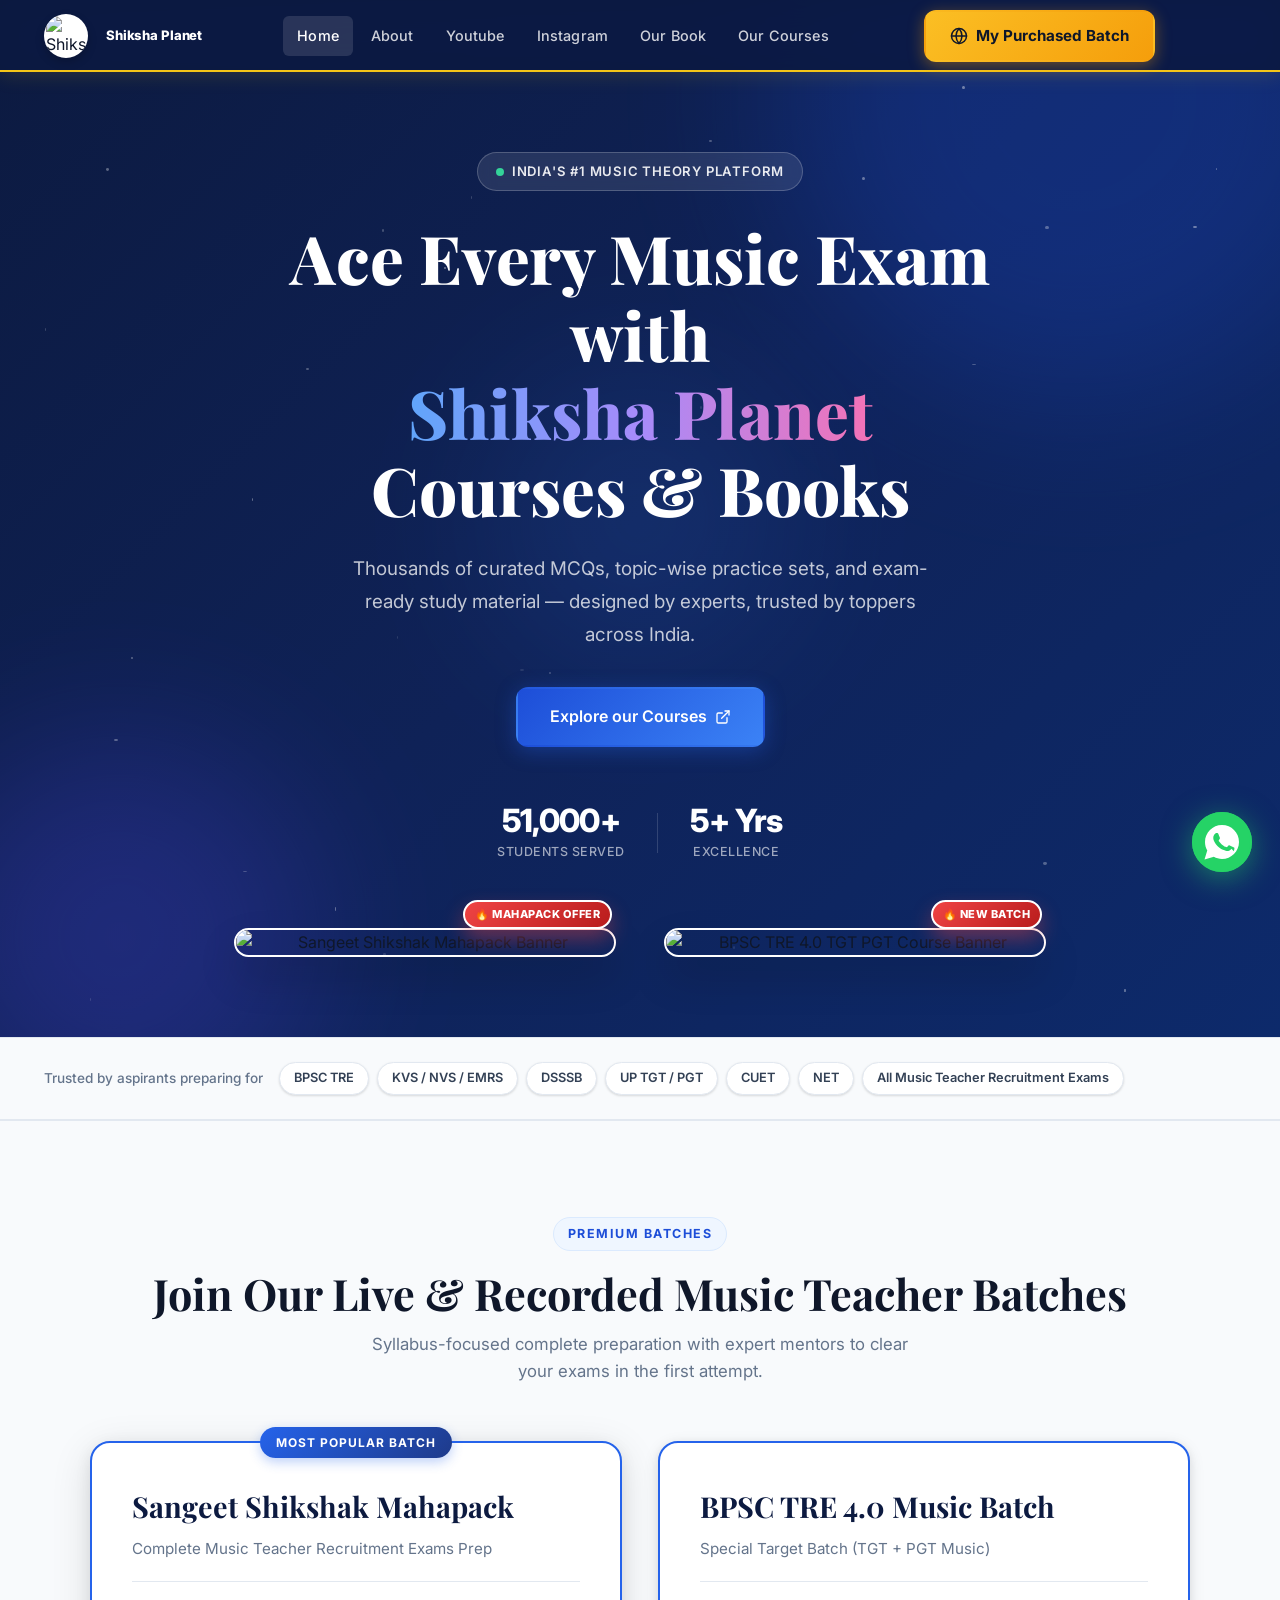
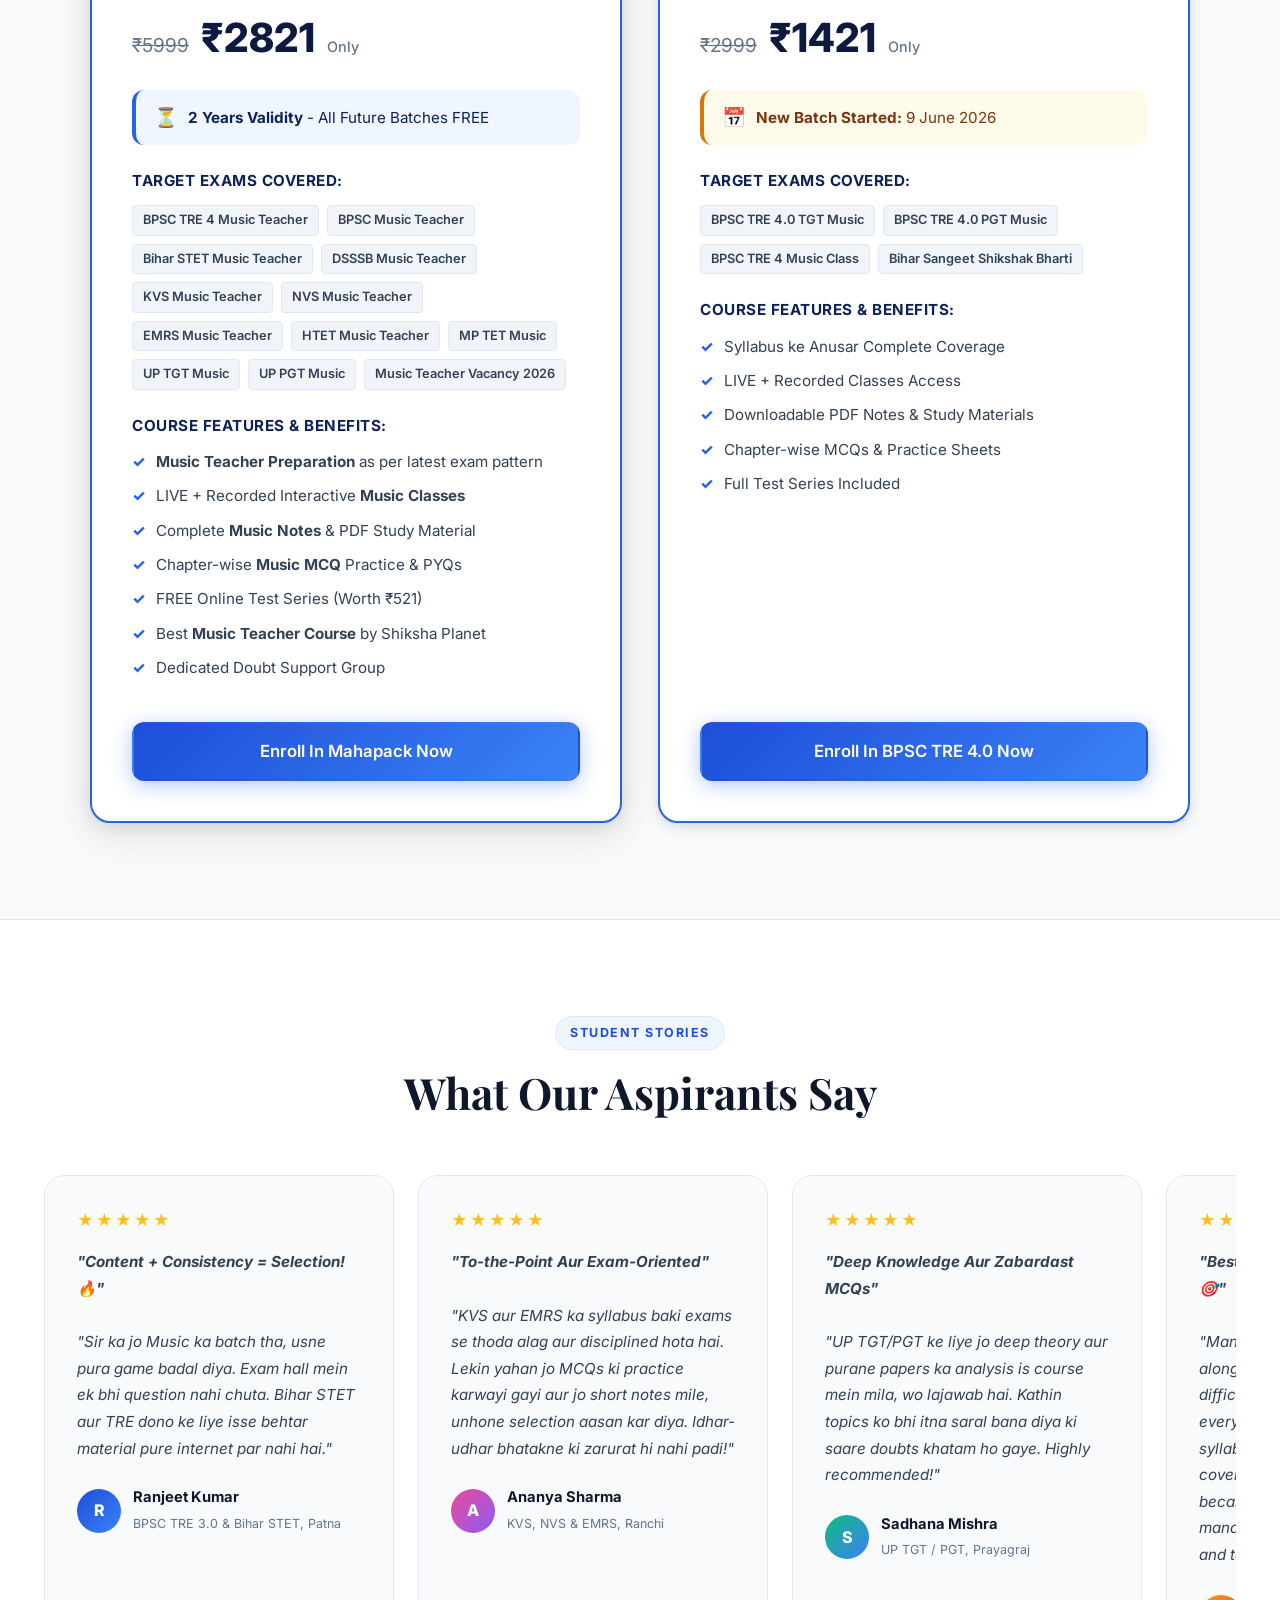
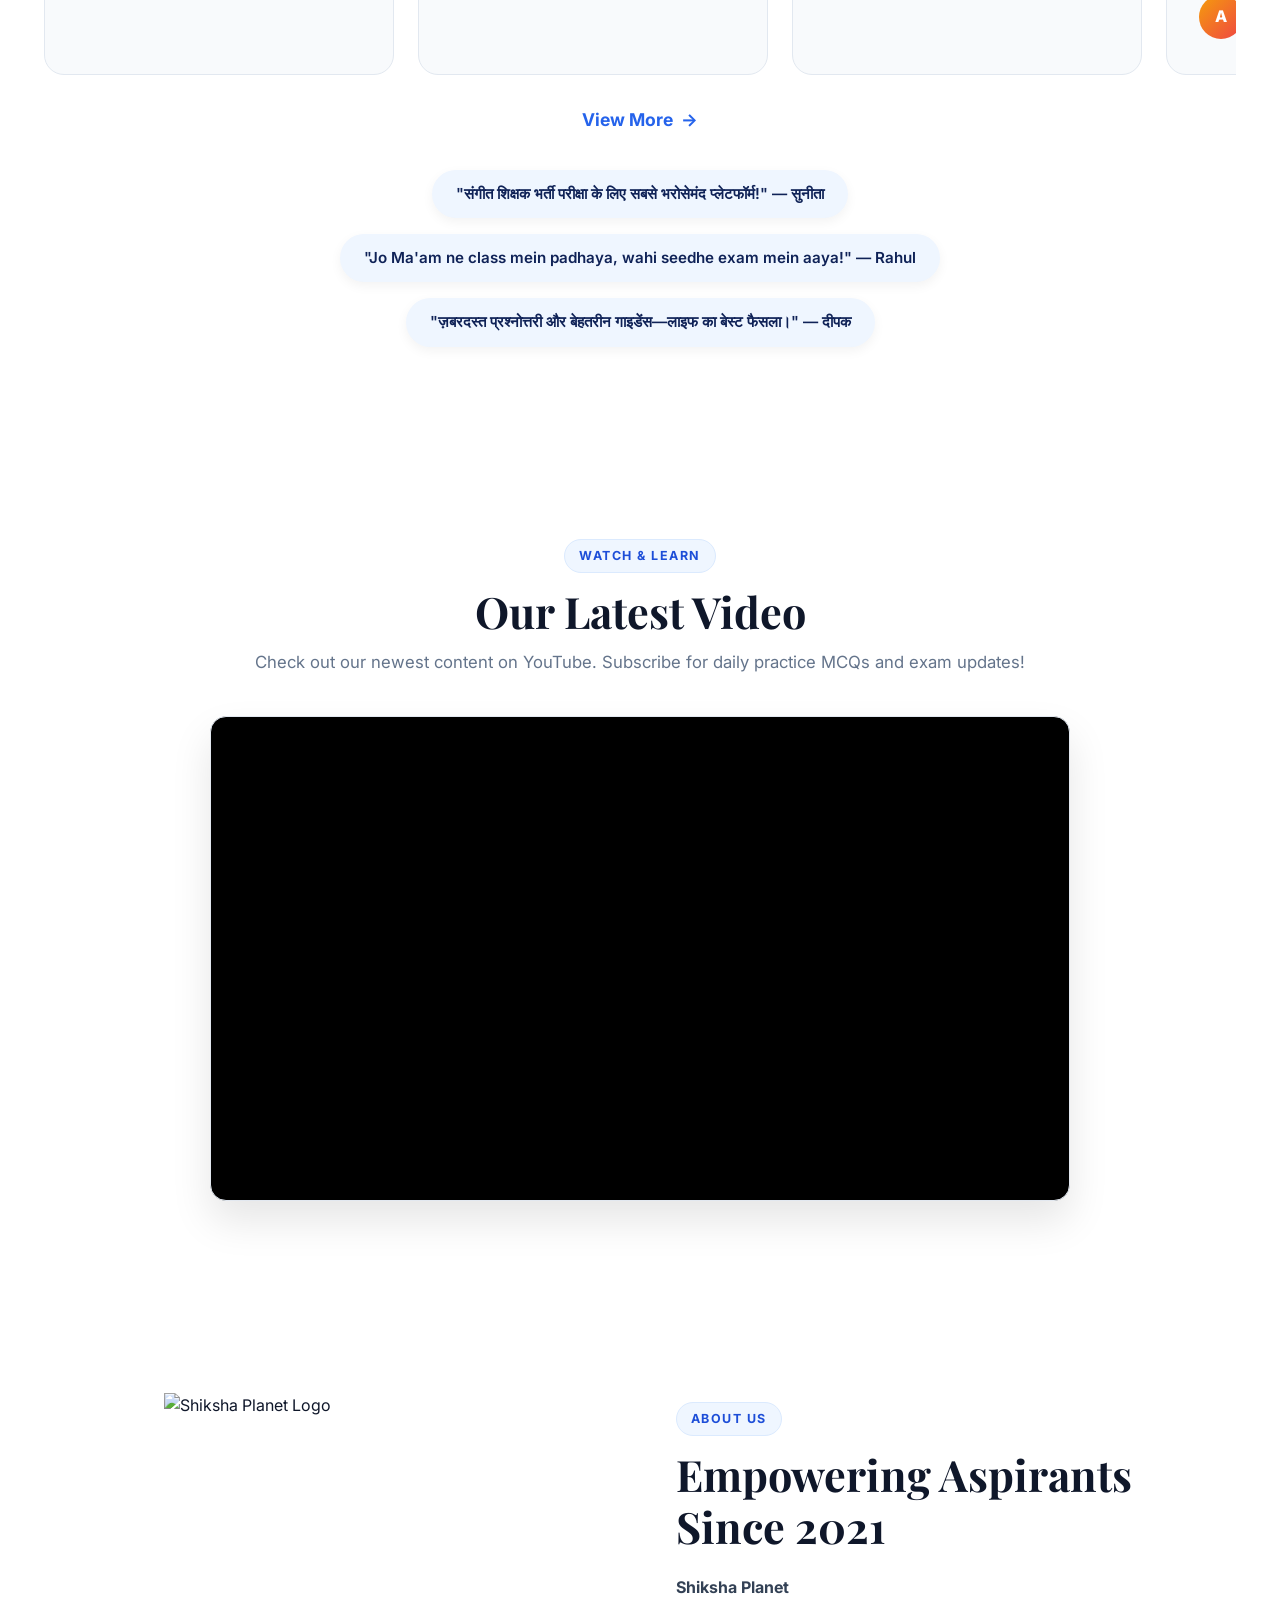
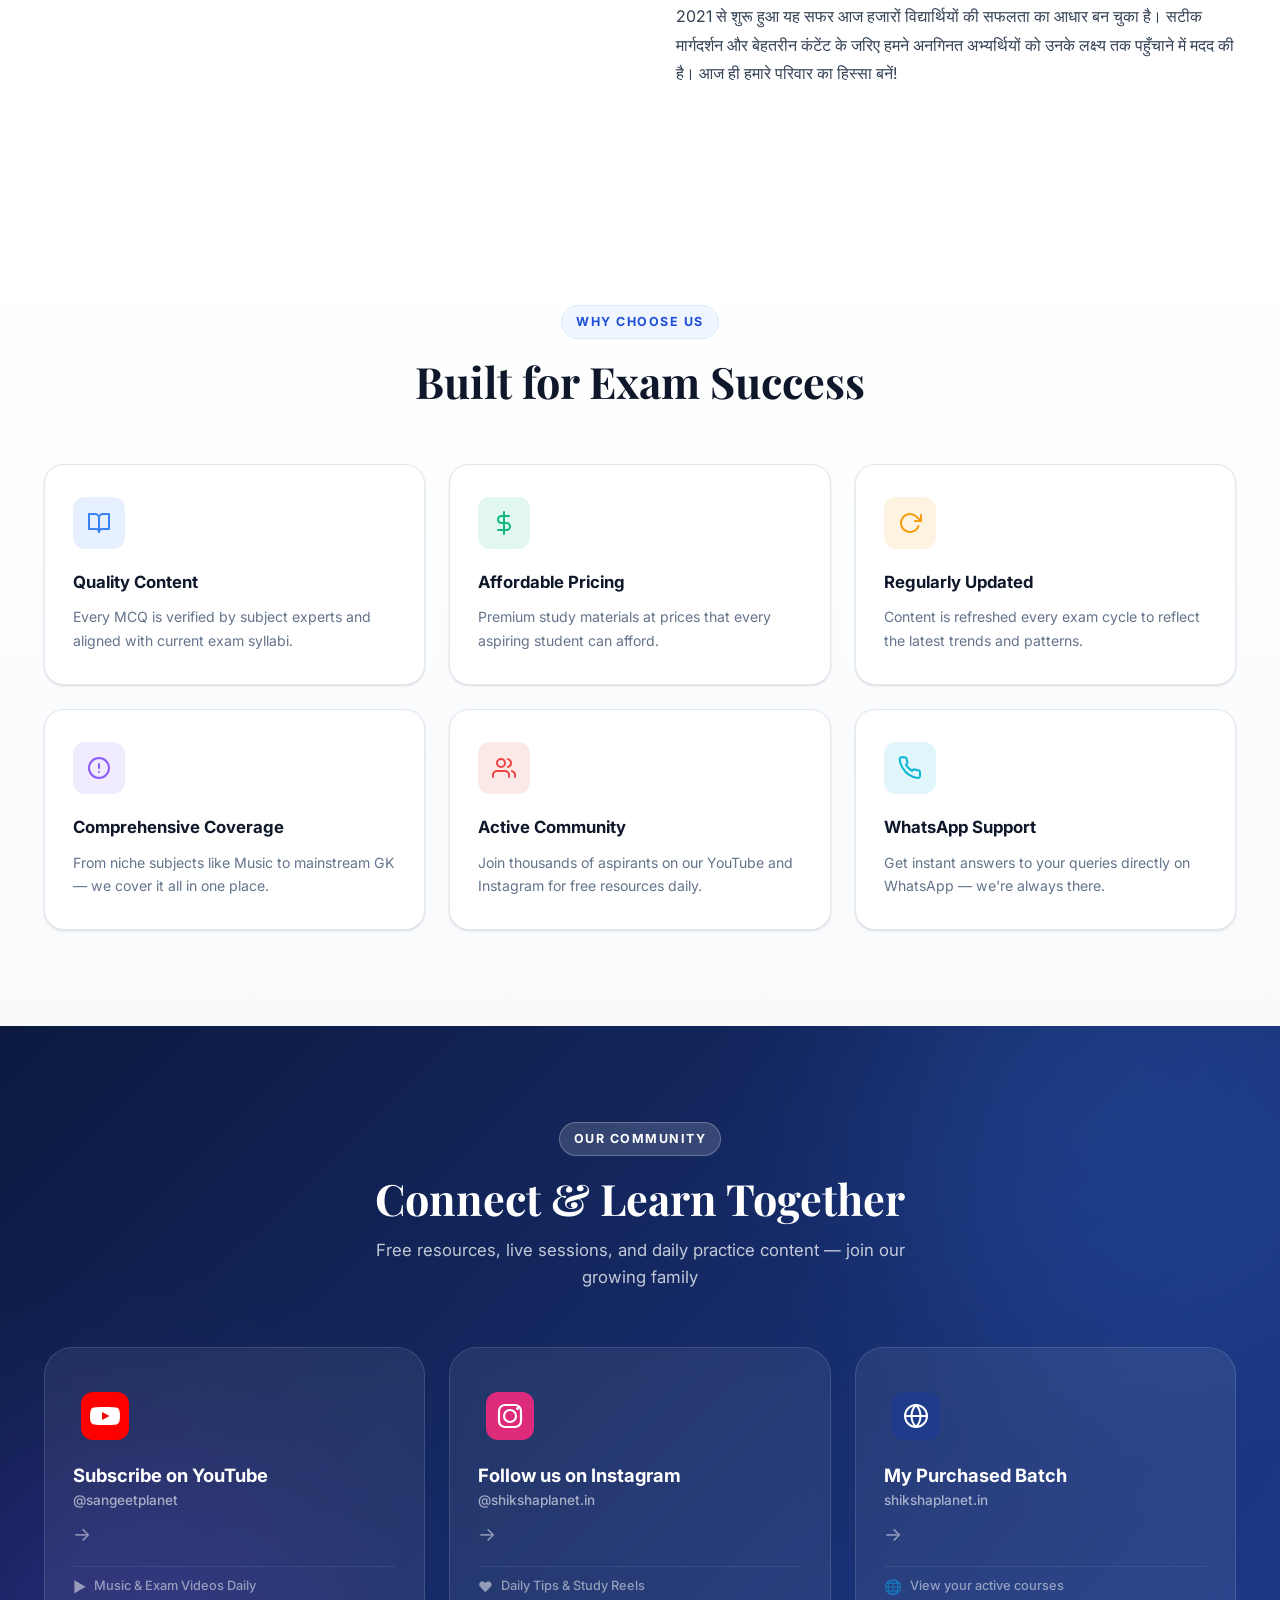
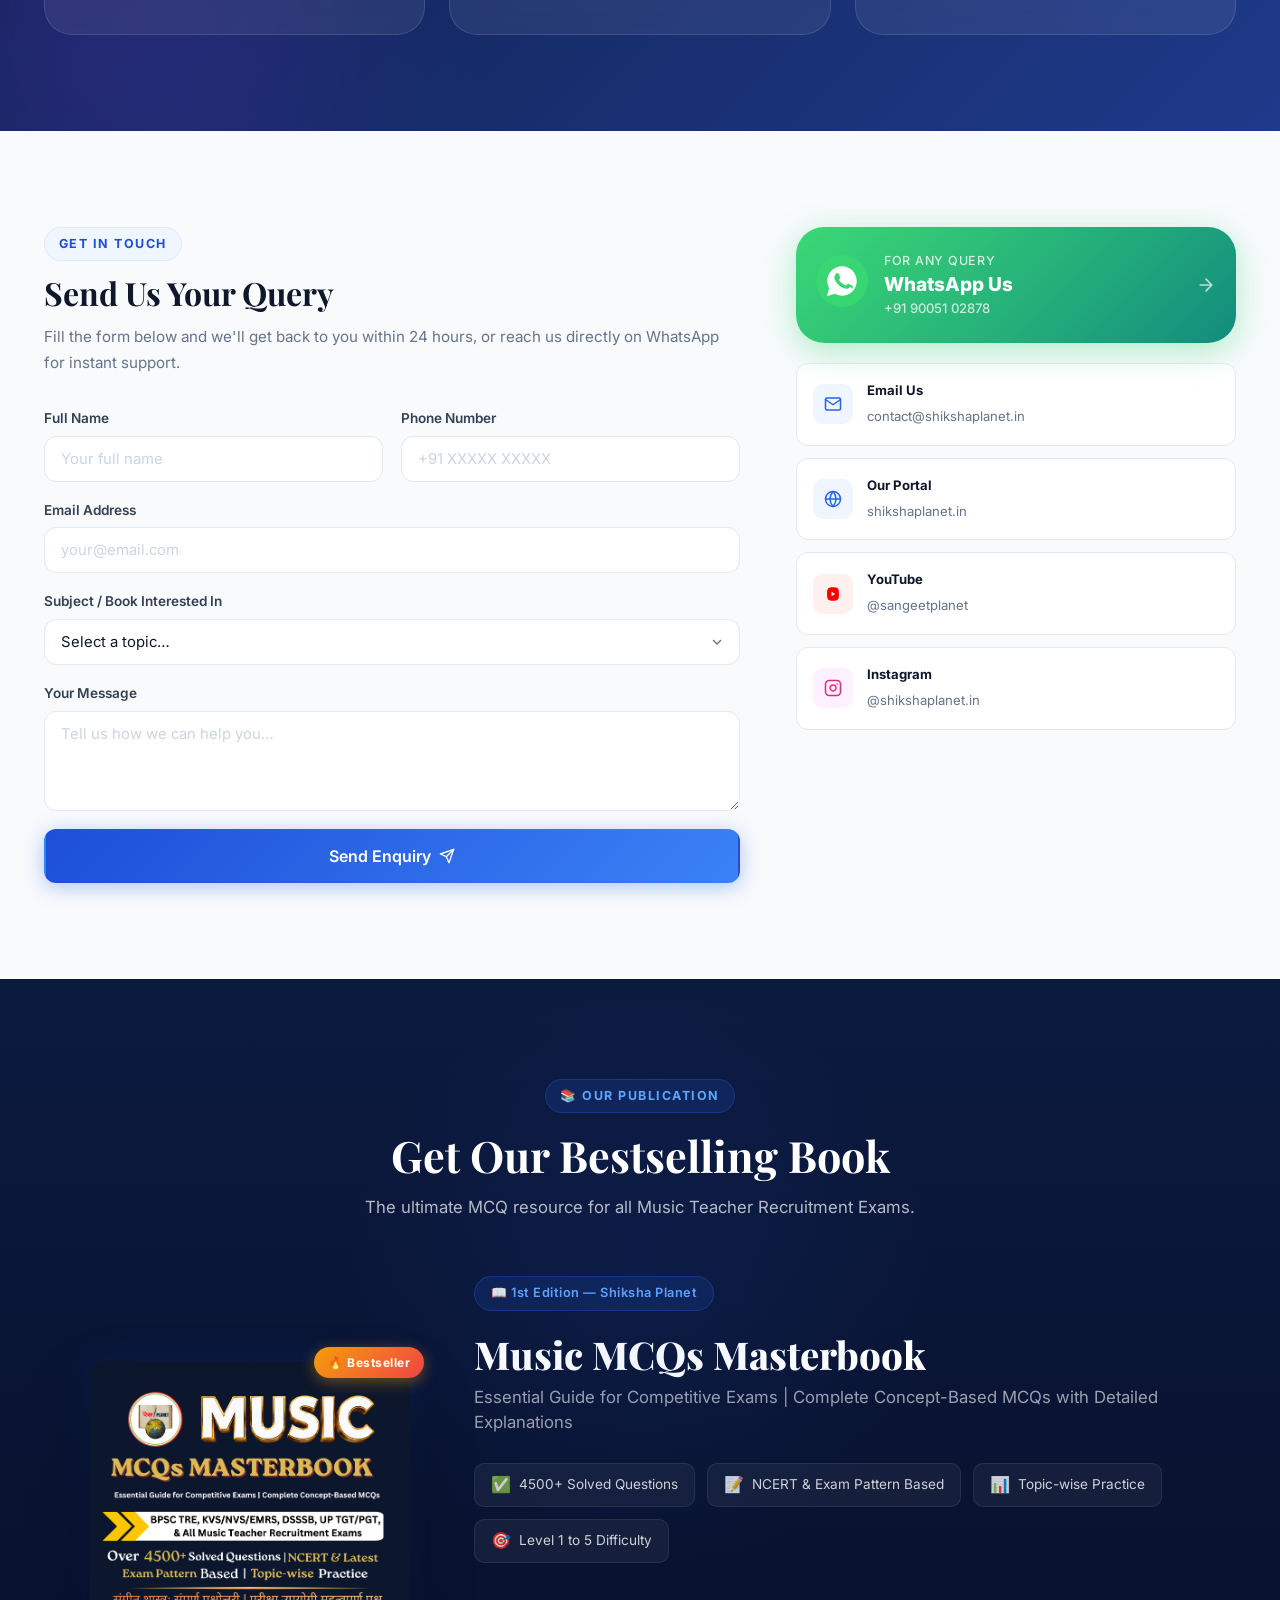
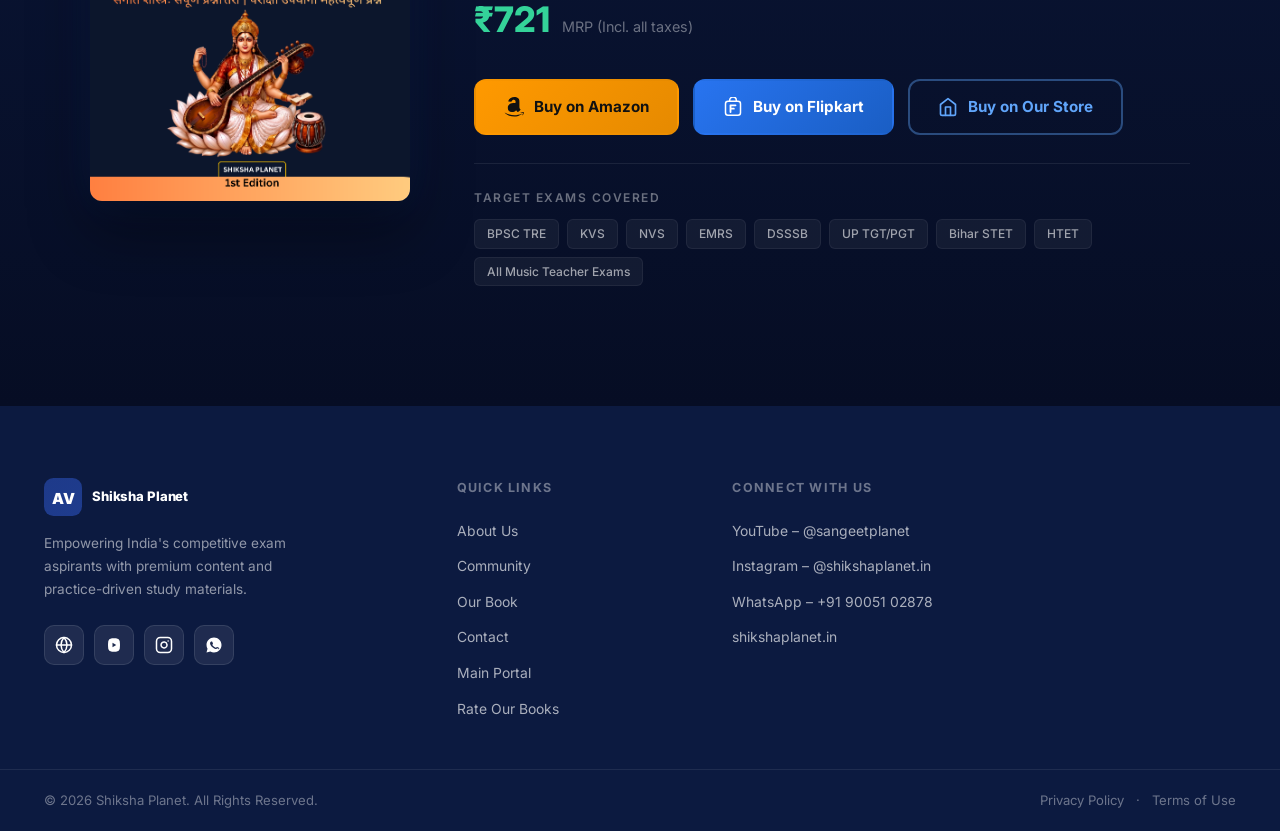
==== commit 7520a3ae: "Add files via upload" ====
--- a/index.html
+++ b/index.html
@@ -98,7 +98,7 @@
       <h1 class="hero-headline">
         Ace Every Music Exam with<br/>
         <span class="hero-gradient-text">Shiksha Planet</span><br/>
-        Courses
+        Courses & Books
       </h1>
       <p class="hero-desc">
         Thousands of curated MCQs, topic-wise practice sets, and exam-ready study material — designed by experts, trusted by toppers across India.
@@ -879,7 +879,7 @@
             <li><a href="#books">Our Book</a></li>
             <li><a href="#contact">Contact</a></li>
             <li><a href="https://store.shikshaplanet.in" target="_blank" rel="noopener noreferrer">Main Portal</a></li>
-            <li><a href="./rate-us">Rate Our Books</a></li>
+            <li><a href="./rate-us/index.html">Rate Our Books</a></li>
           </ul>
         </div>
 
--- a/style.css
+++ b/style.css
@@ -219,13 +219,14 @@
   z-index: 1000;
   background: rgba(12,26,64,.92);
   backdrop-filter: blur(16px) saturate(160%);
-  border-bottom: 1px solid rgba(255,255,255,.08);
+  border-bottom: 2px solid #f5c518;
+  box-shadow: 0 2px 20px rgba(245, 197, 24, 0.15);
   transition: var(--transition);
 }
 
 .navbar.scrolled {
   background: rgba(8,20,54,.97);
-  box-shadow: 0 4px 30px rgba(0,0,0,.3);
+  box-shadow: 0 4px 30px rgba(245, 197, 24, 0.2);
 }
 
 .nav-inner {
@@ -1990,14 +1991,14 @@
     left: 0;
     right: 0;
     z-index: 9999;
-    background: rgba(8, 20, 54, 0.97);
+    background: linear-gradient(135deg, #f5c518, #e6b800);
     backdrop-filter: blur(16px) saturate(160%);
-    border-top: 1px solid rgba(255, 255, 255, 0.1);
+    border-top: 2px solid rgba(255, 255, 255, 0.3);
     height: 64px;
     align-items: stretch;
     justify-content: space-around;
     padding: 0;
-    box-shadow: 0 -4px 30px rgba(0, 0, 0, 0.4);
+    box-shadow: 0 -4px 30px rgba(245, 197, 24, 0.3);
   }
 
   .bottom-nav-item {
@@ -2007,9 +2008,9 @@
     justify-content: center;
     gap: 4px;
     flex: 1;
-    color: rgba(255, 255, 255, 0.55);
+    color: #1a1a2e;
     font-size: 0.62rem;
-    font-weight: 600;
+    font-weight: 700;
     letter-spacing: 0.03em;
     text-transform: uppercase;
     text-decoration: none;
@@ -2022,14 +2023,14 @@
   .bottom-nav-item svg {
     width: 22px;
     height: 22px;
-    stroke: currentColor;
+    stroke: #1a1a2e;
     transition: transform 0.2s ease;
   }
 
   .bottom-nav-item:hover,
   .bottom-nav-item:active {
-    color: var(--white);
-    background: rgba(255, 255, 255, 0.06);
+    color: #000;
+    background: rgba(255, 255, 255, 0.25);
   }
 
   .bottom-nav-item:hover svg {
@@ -2038,8 +2039,8 @@
 
   /* Active tab highlight */
   .bottom-nav-item.active {
-    color: var(--blue-400);
-    border-top-color: var(--blue-400);
+    color: #000;
+    border-top-color: #1a1a2e;
   }
 }
 
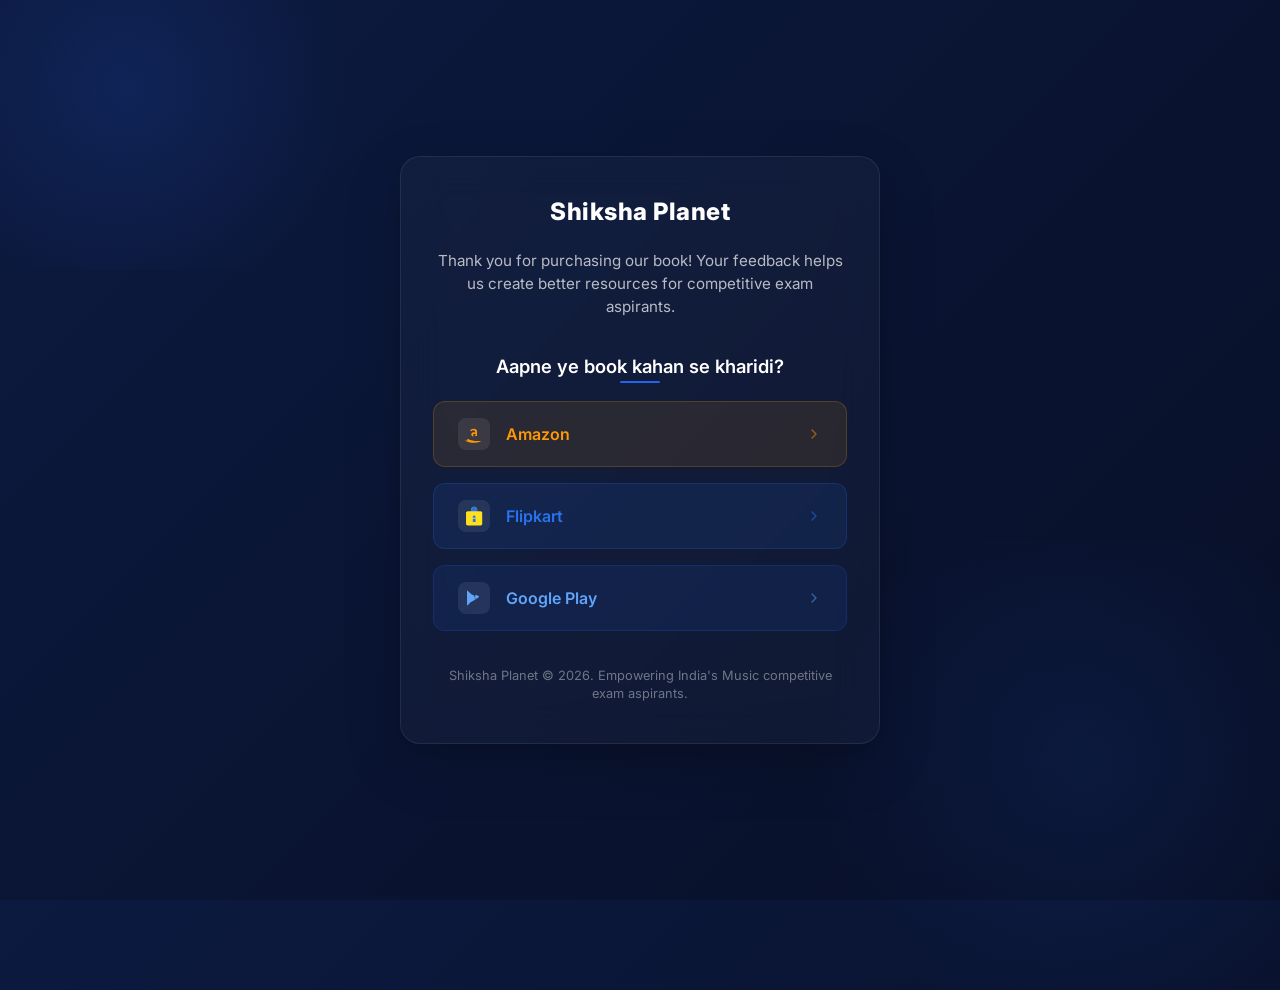
==== commit a0da2ca9: "Add files via upload" ====
--- a/index.html
+++ b/index.html
@@ -1,999 +1,337 @@
-<!DOCTYPE html>
-<html lang="en">
-<head>
-  <meta charset="UTF-8" />
-  <meta name="viewport" content="width=device-width, initial-scale=1.0" />
-  <title>Shiksha Planet | Premium Competitive Exam Courses</title>
-  <meta name="description" content="Shiksha Planet — India's trusted platform for competitive exam preparation courses, practice series, and study materials." />
-  <meta property="og:title" content="Shiksha Planet" />
-  <meta property="og:description" content="Premium competitive exam preparation courses and study materials." />
-  <meta property="og:type" content="website" />
-  <meta name="keywords" content="BPSC TRE 4 Music Teacher, BPSC Music Teacher, Bihar STET Music, Bihar STET Music Teacher, DSSSB Music Teacher, KVS Music Teacher, NVS Music Teacher, EMRS Music Teacher, HTET Music Teacher, MP TET Music, UP TGT Music, UP PGT Music, Music Teacher Vacancy 2026, Music Teacher Exam, Sangeet Shikshak, Music Teacher Preparation, BPSC TRE 4 Vacancy, Bihar Teacher Vacancy, Music MCQ, Music Notes, Music Classes, Music Teacher Course, Shiksha Planet Music, shiksha planet, Music Teacher Online Classes, Music Teacher Preparation Batch, Sangeet Shikshak Batch, BPSC Music Teacher Course, Music Teacher Exam Preparation, Music Teacher Live Classes, Sangeet Shikshak Online Batch, up tgt pgt, htet music, dsssb music, nvs music, kvs music, emrs music, up tgt music, up pgt music, BPSC TRE 4 Music Class, Bihar Sangeet Shikshak Bharti" />
-  <link rel="canonical" href="https://store.shikshaplanet.in/" />
-  <link rel="preconnect" href="https://fonts.googleapis.com" />
-  <link rel="preconnect" href="https://fonts.gstatic.com" crossorigin />
-  <link href="https://fonts.googleapis.com/css2?family=Inter:wght@300;400;500;600;700;800;900&family=Playfair+Display:wght@600;700;800&display=swap" rel="stylesheet" />
-  <link rel="stylesheet" href="style.css?v=2" />
-</head>
-<body>
-
-  <!-- ============================================================
-       HEADER / NAVBAR
-  ============================================================ -->
-  <header class="navbar" id="navbar">
-    <div class="container nav-inner">
-      <a href="#hero" class="brand" aria-label="Shiksha Planet home">
-        <div class="brand-logo" style="width: 44px; height: 44px; border-radius: 50%; background: white; margin-right: 8px; flex-shrink: 0; display: flex; align-items: center; justify-content: center; overflow: hidden; box-shadow: 0 4px 10px rgba(0,0,0,0.2);">
-          <img src="images/logo.png" alt="Shiksha Planet Logo" style="width: 90%; height: 90%; object-fit: contain;" />
-        </div>
-        <div class="brand-text">
-          <span class="brand-main">Shiksha Planet</span>
-        </div>
-      </a>
-
-      <nav class="nav-links" id="navLinks" aria-label="Main navigation">
-        <a href="#hero" class="nav-link">Home</a>
-        <a href="#about" class="nav-link">About</a>
-        <a href="https://www.youtube.com/@sangeetplanet" target="_blank" rel="noopener noreferrer" class="nav-link">Youtube</a>
-        <a href="https://www.instagram.com/shikshaplanet.in" target="_blank" rel="noopener noreferrer" class="nav-link">Instagram</a>
-        <a href="#books" class="nav-link">Our Book</a>
-        <a href="https://store.shikshaplanet.in" target="_blank" rel="noopener noreferrer" class="nav-link">Our Courses</a>
-      </nav>
-
-      <a href="https://store.shikshaplanet.in/purchases?type=10" target="_blank" rel="noopener noreferrer"
-         class="btn btn-portal" id="visitPortalBtn" aria-label="My Purchased Batch – Shiksha Planet">
-        <svg class="btn-icon" viewBox="0 0 24 24" fill="none" stroke="currentColor" stroke-width="2" stroke-linecap="round" stroke-linejoin="round" aria-hidden="true">
-          <circle cx="12" cy="12" r="10"/>
-          <line x1="2" y1="12" x2="22" y2="12"/>
-          <path d="M12 2a15.3 15.3 0 0 1 4 10 15.3 15.3 0 0 1-4 10 15.3 15.3 0 0 1-4-10 15.3 15.3 0 0 1 4-10z"/>
-        </svg>
-        My Purchased Batch
-      </a>
-
-      <div class="mobile-nav-right" style="display: flex; align-items: center; gap: 12px;">
-        <a href="https://store.shikshaplanet.in/purchases?type=10" target="_blank" rel="noopener noreferrer" class="btn btn-primary mobile-header-btn">My Purchased Batch</a>
-        <button class="hamburger" id="hamburger" aria-label="Open menu" aria-expanded="false" aria-controls="navLinks">
-          <span></span><span></span><span></span>
-        </button>
-      </div>
-    </div>
-  </header>
-
-  <!-- Mobile Nav Overlay -->
-  <div class="mobile-nav-overlay" id="mobileNavOverlay">
-    <button class="mobile-nav-close" id="mobileNavClose" aria-label="Close menu">✕</button>
-    <nav class="mobile-nav-links" aria-label="Mobile navigation">
-      <a href="#hero" class="mobile-nav-link">Home</a>
-      <a href="#about" class="mobile-nav-link">About</a>
-      <a href="https://www.youtube.com/@sangeetplanet" target="_blank" rel="noopener noreferrer" class="mobile-nav-link">Youtube</a>
-      <a href="https://www.instagram.com/shikshaplanet.in" target="_blank" rel="noopener noreferrer" class="mobile-nav-link">Instagram</a>
-      <a href="#books" class="mobile-nav-link">Our Book</a>
-      <a href="https://store.shikshaplanet.in" target="_blank" rel="noopener noreferrer" class="mobile-nav-link">Our Courses</a>
-    </nav>
-    <a href="https://store.shikshaplanet.in/purchases?type=10" target="_blank" rel="noopener noreferrer" class="btn btn-portal mobile-portal-btn">
-      <svg class="btn-icon" viewBox="0 0 24 24" fill="none" stroke="currentColor" stroke-width="2" stroke-linecap="round" stroke-linejoin="round" aria-hidden="true">
-        <circle cx="12" cy="12" r="10"/>
-        <line x1="2" y1="12" x2="22" y2="12"/>
-        <path d="M12 2a15.3 15.3 0 0 1 4 10 15.3 15.3 0 0 1-4 10 15.3 15.3 0 0 1-4-10 15.3 15.3 0 0 1 4-10z"/>
-      </svg>
-      My Purchased Batch
-    </a>
-  </div>
-
-  <!-- ============================================================
-       HERO SECTION
-  ============================================================ -->
-  <section class="hero" id="hero">
-    <div class="hero-bg-shapes" aria-hidden="true">
-      <div class="shape shape-1"></div>
-      <div class="shape shape-2"></div>
-      <div class="shape shape-3"></div>
-      <div class="particles" id="particles"></div>
-    </div>
-    <div class="container hero-content">
-      <div class="hero-badge">
-        <span class="badge-dot"></span>
-        India's #1 Music Theory Platform
-      </div>
-      <h1 class="hero-headline">
-        Ace Every Music Exam with<br/>
-        <span class="hero-gradient-text">Shiksha Planet</span><br/>
-        Courses & Books
-      </h1>
-      <p class="hero-desc">
-        Thousands of curated MCQs, topic-wise practice sets, and exam-ready study material — designed by experts, trusted by toppers across India.
-      </p>
-      <div class="hero-ctas">
-        <a href="https://store.shikshaplanet.in" target="_blank" rel="noopener noreferrer" class="btn btn-primary btn-large" id="heroPortalBtn">
-          Explore our Courses
-          <svg class="btn-icon-right" viewBox="0 0 24 24" fill="none" stroke="currentColor" stroke-width="2" stroke-linecap="round" stroke-linejoin="round" aria-hidden="true">
-            <path d="M18 13v6a2 2 0 0 1-2 2H5a2 2 0 0 1-2-2V8a2 2 0 0 1 2-2h6"/>
-            <polyline points="15 3 21 3 21 9"/>
-            <line x1="10" y1="14" x2="21" y2="3"/>
-          </svg>
-        </a>
-      </div>
-      <div class="hero-stats">
-        <div class="stat-item">
-          <span class="stat-num">51,000+</span>
-          <span class="stat-label">Students Served</span>
-        </div>
-        <div class="stat-divider" aria-hidden="true"></div>
-        <div class="stat-item">
-          <span class="stat-num">5+ Yrs</span>
-          <span class="stat-label">Excellence</span>
-        </div>
-      </div>
-      
-      <!-- Promotional Poster Banners -->
-      <div class="hero-banners-container" style="display: grid; grid-template-columns: repeat(auto-fit, minmax(300px, 1fr)); gap: 48px; margin-top: 64px; width: 100%; max-width: 1200px; margin-left: auto; margin-right: auto;">
-        
-        <!-- Banner 1: Mahapack -->
-        <div class="hero-banner-wrap" style="position: relative; transition: transform 0.3s ease;">
-          <div class="badge-new-batch" style="z-index: 10; padding: 4px 10px; font-size: 11px; top: -28px; right: 4px; border-width: 2px;">🔥 Mahapack Offer</div>
-          <a href="https://store.shikshaplanet.in/new-courses/52-sangeet-shikshak-mahapack" target="_blank" rel="noopener noreferrer" style="display: block; cursor: pointer; border-radius: 16px; overflow: hidden; box-shadow: 0 20px 40px rgba(0,0,0,0.15); border: 2px solid var(--white);">
-            <img src="images/mahapack_poster.png" alt="Sangeet Shikshak Mahapack Banner" style="width: 100%; height: auto; display: block; object-fit: cover;" onmouseover="this.parentElement.parentElement.style.transform='scale(1.02)'" onmouseout="this.parentElement.parentElement.style.transform='scale(1)'" />
-          </a>
-        </div>
-
-        <!-- Banner 2: BPSC TRE 4.0 -->
-        <div class="hero-banner-wrap" style="position: relative; transition: transform 0.3s ease;">
-          <div class="badge-new-batch" style="z-index: 10; padding: 4px 10px; font-size: 11px; top: -28px; right: 4px; border-width: 2px;">🔥 New Batch</div>
-          <a href="https://store.shikshaplanet.in/new-courses/49-bpsc-tre-4-music-new-batch" target="_blank" rel="noopener noreferrer" style="display: block; cursor: pointer; border-radius: 16px; overflow: hidden; box-shadow: 0 20px 40px rgba(0,0,0,0.15); border: 2px solid var(--white);">
-            <img src="images/course_banner.png" alt="BPSC TRE 4.0 TGT PGT Course Banner" style="width: 100%; height: auto; display: block; object-fit: cover;" onmouseover="this.parentElement.parentElement.style.transform='scale(1.02)'" onmouseout="this.parentElement.parentElement.style.transform='scale(1)'" />
-          </a>
-        </div>
-
-      </div>
-    </div>
-
-  </section>
-
-  <!-- ============================================================
-       TRUST STRIP
-  ============================================================ -->
-  <section class="trust-strip" aria-label="Trusted by exam aspirants">
-    <div class="container trust-inner">
-      <p class="trust-label">Trusted by aspirants preparing for</p>
-      <div class="trust-badges">
-        <span class="trust-badge">BPSC TRE</span>
-        <span class="trust-badge">KVS / NVS / EMRS</span>
-        <span class="trust-badge">DSSSB</span>
-        <span class="trust-badge">UP TGT / PGT</span>
-        <span class="trust-badge">CUET</span>
-        <span class="trust-badge">NET</span>
-        <span class="trust-badge">All Music Teacher Recruitment Exams</span>
-      </div>
-    </div>
-  </section>
-
-  <!-- ============================================================
-       OUR FEATURED COURSES (SEO OPTIMIZED)
-       ============================================================ -->
-  <section class="section courses-section" id="courses" aria-label="Our Courses">
-    <div class="container">
-      <div class="section-header">
-        <div class="section-tag">Premium Batches</div>
-        <h2 class="section-title">Join Our Live & Recorded Music Teacher Batches</h2>
-        <p class="section-subtitle">Syllabus-focused complete preparation with expert mentors to clear your exams in the first attempt.</p>
-      </div>
-
-      <div class="courses-grid">
-        <!-- Course 1: Mahapack -->
-        <a href="https://store.shikshaplanet.in/new-courses/52-sangeet-shikshak-mahapack" target="_blank" rel="noopener noreferrer" class="course-card popular-card" style="text-decoration: none; color: inherit; display: flex;">
-          <div class="popular-badge">Most Popular Batch</div>
-          <div class="course-card-header">
-            <h3>Sangeet Shikshak Mahapack</h3>
-            <p class="course-tagline">Complete Music Teacher Recruitment Exams Prep</p>
-          </div>
-          <div class="course-price-box">
-            <span class="original-price">₹5999</span>
-            <span class="current-price">₹2821</span>
-            <span class="price-suffix">Only</span>
-          </div>
-          <div class="validity-banner">
-             <span class="icon">⏳</span> <span><strong>2 Years Validity</strong> - All Future Batches FREE</span>
-          </div>
-          <div class="target-exams-box">
-            <h4>Target Exams Covered:</h4>
-            <div class="exams-tags">
-              <span>BPSC TRE 4 Music Teacher</span>
-              <span>BPSC Music Teacher</span>
-              <span>Bihar STET Music Teacher</span>
-              <span>DSSSB Music Teacher</span>
-              <span>KVS Music Teacher</span>
-              <span>NVS Music Teacher</span>
-              <span>EMRS Music Teacher</span>
-              <span>HTET Music Teacher</span>
-              <span>MP TET Music</span>
-              <span>UP TGT Music</span>
-              <span>UP PGT Music</span>
-              <span>Music Teacher Vacancy 2026</span>
-            </div>
-          </div>
-          <div class="course-features-list">
-            <h4>Course Features & Benefits:</h4>
-            <ul>
-              <li><strong>Music Teacher Preparation</strong> as per latest exam pattern</li>
-              <li>LIVE + Recorded Interactive <strong>Music Classes</strong></li>
-              <li>Complete <strong>Music Notes</strong> & PDF Study Material</li>
-              <li>Chapter-wise <strong>Music MCQ</strong> Practice & PYQs</li>
-              <li>FREE Online Test Series (Worth ₹521)</li>
-              <li>Best <strong>Music Teacher Course</strong> by Shiksha Planet</li>
-              <li>Dedicated Doubt Support Group</li>
-            </ul>
-          </div>
-          <div class="course-action">
-            <span class="btn btn-primary btn-full">Enroll In Mahapack Now</span>
-          </div>
-        </a>
-
-        <!-- Course 2: BPSC TRE 4.0 -->
-        <a href="https://store.shikshaplanet.in/new-courses/49-bpsc-tre-4-music-new-batch" target="_blank" rel="noopener noreferrer" class="course-card" style="text-decoration: none; color: inherit; display: flex;">
-          <div class="course-card-header">
-            <h3>BPSC TRE 4.0 Music Batch</h3>
-            <p class="course-tagline">Special Target Batch (TGT + PGT Music)</p>
-          </div>
-          <div class="course-price-box">
-            <span class="original-price">₹2999</span>
-            <span class="current-price">₹1421</span>
-            <span class="price-suffix">Only</span>
-          </div>
-          <div class="validity-banner date-banner">
-             <span class="icon">📅</span> <span><strong>New Batch Started:</strong> 9 June 2026</span>
-          </div>
-          <div class="target-exams-box">
-            <h4>Target Exams Covered:</h4>
-            <div class="exams-tags">
-              <span>BPSC TRE 4.0 TGT Music</span>
-              <span>BPSC TRE 4.0 PGT Music</span>
-              <span>BPSC TRE 4 Music Class</span>
-              <span>Bihar Sangeet Shikshak Bharti</span>
-            </div>
-          </div>
-          <div class="course-features-list">
-            <h4>Course Features & Benefits:</h4>
-            <ul>
-              <li>Syllabus ke Anusar Complete Coverage</li>
-              <li>LIVE + Recorded Classes Access</li>
-              <li>Downloadable PDF Notes & Study Materials</li>
-              <li>Chapter-wise MCQs & Practice Sheets</li>
-              <li>Full Test Series Included</li>
-            </ul>
-          </div>
-          <div class="course-action">
-            <span class="btn btn-primary btn-full">Enroll In BPSC TRE 4.0 Now</span>
-          </div>
-        </a>
-      </div>
-    </div>
-  </section>
-
-  <!-- ============================================================
-       TESTIMONIALS
-  ============================================================ -->
-  <section class="testimonials section" id="testimonials" aria-label="Student testimonials">
-    <div class="container">
-      <div class="section-header">
-        <div class="section-tag">Student Stories</div>
-        <h2 class="section-title">What Our Aspirants Say</h2>
-      </div>
-      <div class="testi-wrapper">
-        <div class="testi-grid" id="testiGrid">
-        <blockquote class="testi-card" id="testiRanjeet">
-          <div class="testi-stars" aria-label="5 stars">★★★★★</div>
-          <p><strong>"Content + Consistency = Selection! 🔥"</strong><br><br>"Sir ka jo Music ka batch tha, usne pura game badal diya. Exam hall mein ek bhi question nahi chuta. Bihar STET aur TRE dono ke liye isse behtar material pure internet par nahi hai."</p>
-          <footer>
-            <div class="testi-avatar" aria-hidden="true">R</div>
-            <div>
-              <strong>Ranjeet Kumar</strong>
-              <span>BPSC TRE 3.0 & Bihar STET, Patna</span>
-            </div>
-          </footer>
-        </blockquote>
-        
-        <blockquote class="testi-card" id="testiAnanya">
-          <div class="testi-stars" aria-label="5 stars">★★★★★</div>
-          <p><strong>"To-the-Point Aur Exam-Oriented"</strong><br><br>"KVS aur EMRS ka syllabus baki exams se thoda alag aur disciplined hota hai. Lekin yahan jo MCQs ki practice karwayi gayi aur jo short notes mile, unhone selection aasan kar diya. Idhar-udhar bhatakne ki zarurat hi nahi padi!"</p>
-          <footer>
-            <div class="testi-avatar" style="background:linear-gradient(135deg,#ec4899,#8b5cf6)" aria-hidden="true">A</div>
-            <div>
-              <strong>Ananya Sharma</strong>
-              <span>KVS, NVS & EMRS, Ranchi</span>
-            </div>
-          </footer>
-        </blockquote>
-
-        <blockquote class="testi-card" id="testiSadhana">
-          <div class="testi-stars" aria-label="5 stars">★★★★★</div>
-          <p><strong>"Deep Knowledge Aur Zabardast MCQs"</strong><br><br>"UP TGT/PGT ke liye jo deep theory aur purane papers ka analysis is course mein mila, wo lajawab hai. Kathin topics ko bhi itna saral bana diya ki saare doubts khatam ho gaye. Highly recommended!"</p>
-          <footer>
-            <div class="testi-avatar" style="background:linear-gradient(135deg,#10b981,#3b82f6)" aria-hidden="true">S</div>
-            <div>
-              <strong>Sadhana Mishra</strong>
-              <span>UP TGT / PGT, Prayagraj</span>
-            </div>
-          </footer>
-        </blockquote>
-
-        <blockquote class="testi-card" id="testiAnjali">
-          <div class="testi-stars" aria-label="5 stars">★★★★★</div>
-          <p><strong>"Best Course for Class 12th Students! 🎯"</strong><br><br>"Managing CUET UG preparation alongside board exams seemed very difficult, but this course made everything so simple. The music syllabus and domain topics were covered so well that all my basics became clear. I learned time management through the mock tests, and today I am in my dream university!"</p>
-          <footer>
-            <div class="testi-avatar" style="background:linear-gradient(135deg,#f59e0b,#ef4444)" aria-hidden="true">A</div>
-            <div>
-              <strong>Anjali Singh</strong>
-              <span>CUET UG Entrance, New Delhi</span>
-            </div>
-          </footer>
-        </blockquote>
-
-        <blockquote class="testi-card" id="testiVikas">
-          <div class="testi-stars" aria-label="5 stars">★★★★★</div>
-          <p><strong>"Perfect Content for Higher University Entrances!"</strong><br><br>"CUET PG level is quite deep and finding accurate guidance is very difficult. The focus on raga analysis, advanced theory, and detailed MCQs in this course was amazing. It was solely because of the mock tests and conceptual clarity of this batch that I got selected into a top university."</p>
-          <footer>
-            <div class="testi-avatar" style="background:linear-gradient(135deg,#6366f1,#8b5cf6)" aria-hidden="true">V</div>
-            <div>
-              <strong>Vikas Raj</strong>
-              <span>CUET PG Entrance, BHU Campus</span>
-            </div>
-          </footer>
-        </blockquote>
-
-        <blockquote class="testi-card" id="testiAmit">
-          <div class="testi-stars" aria-label="5 stars">★★★★★</div>
-          <p><strong>"कम समय में सटीक तैयारी और बेहतरीन टाइम मैनेजमेंट"</strong><br><br>"डीएसएसएसबी में टाइम MANAGEMENT सबसे बड़ा चैलेंज होता है। इस कोर्स में सिर्फ पढ़ाया नहीं जाता, बल्कि कम समय में सही उत्तर कैसे चुनना है, यह सिखाया जाता है। कंटेंट एकदम अपडेटेड और प्रामाणिक है।"</p>
-          <footer>
-            <div class="testi-avatar" style="background:linear-gradient(135deg,#14b8a6,#0ea5e9)" aria-hidden="true">अ</div>
-            <div>
-              <strong>अमित वर्मा</strong>
-              <span>DSSSB Delhi, दिल्ली</span>
-            </div>
-          </footer>
-        </blockquote>
-      </div>
-      
-      <div class="testi-scroll-action">
-        <button class="testi-scroll-btn" onclick="document.getElementById('testiGrid').scrollBy({ left: 350, behavior: 'smooth' })" aria-label="Scroll to view more">
-          View More <span>→</span>
-        </button>
-      </div>
-      </div>
-
-      <div class="testi-oneliners">
-        <div class="testi-oneliner">"संगीत शिक्षक भर्ती परीक्षा के लिए सबसे भरोसेमंद प्लेटफॉर्म!" — सुनीता</div>
-        <div class="testi-oneliner">"Jo Ma'am ne class mein padhaya, wahi seedhe exam mein aaya!" — Rahul</div>
-        <div class="testi-oneliner">"ज़बरदस्त प्रश्नोत्तरी और बेहतरीन गाइडेंस—लाइफ का बेस्ट फैसला।" — दीपक</div>
-      </div>
-    </div>
-  </section>
-
-  <!-- ============================================================
-       LATEST VIDEO
-  ============================================================ -->
-  <section class="latest-video section" id="video" aria-label="Our Latest Video">
-    <div class="container reveal">
-      <div class="section-header" style="max-width: 800px; margin: 0 auto; text-align: center; margin-bottom: 40px;">
-        <div class="section-tag" style="justify-content: center; margin-bottom: 12px;">Watch &amp; Learn</div>
-        <h2 class="section-title">Our Latest Video</h2>
-        <p style="color: var(--gray-500); font-size: 1.05rem;">Check out our newest content on YouTube. Subscribe for daily practice MCQs and exam updates!</p>
-      </div>
-      
-      <div class="video-container reveal" style="max-width: 860px; margin: 0 auto; border-radius: 16px; overflow: hidden; box-shadow: 0 20px 40px rgba(0,0,0,0.1); border: 1px solid var(--gray-200); background: #000;">
-        <div style="position: relative; padding-bottom: 56.25%; height: 0;">
-          <iframe 
-            src="https://www.youtube-nocookie.com/embed/hWtbzKx9obE" 
-            title="Our Latest Video" 
-            style="position: absolute; top: 0; left: 0; width: 100%; height: 100%; border: 0;" 
-            allow="accelerometer; autoplay; clipboard-write; encrypted-media; gyroscope; picture-in-picture; web-share" 
-            allowfullscreen>
-          </iframe>
-        </div>
-      </div>
-    </div>
-  </section>
-
-  <!-- ============================================================
-       ABOUT US
-  ============================================================ -->
-  <section class="about section" id="about">
-    <div class="container about-grid">
-      <div class="about-visual" aria-hidden="true">
-        <div class="about-card-stack">
-          <div class="about-center-icon">
-            <img src="images/logo.png" alt="Shiksha Planet Logo" style="width: 100%; height: 100%; object-fit: contain; mix-blend-mode: multiply;" />
-          </div>
-        </div>
-      </div>
-      <div class="about-text">
-        <div class="section-tag">About Us</div>
-        <h2 class="section-title">Empowering Aspirants<br/>Since 2021</h2>
-        <p class="about-desc">
-          <strong>Shiksha Planet</strong><br/>
-          2021 से शुरू हुआ यह सफर आज हजारों विद्यार्थियों की सफलता का आधार बन चुका है। सटीक मार्गदर्शन और बेहतरीन कंटेंट के जरिए हमने अनगिनत अभ्यर्थियों को उनके लक्ष्य तक पहुँचाने में मदद की है। आज ही हमारे परिवार का हिस्सा बनें!
-        </p>
-
-      </div>
-    </div>
-  </section>
-
-  <!-- ============================================================
-       WHY CHOOSE US
-  ============================================================ -->
-  <section class="features section" id="features" aria-label="Why choose Shiksha Planet">
-    <div class="container">
-      <div class="section-header">
-        <div class="section-tag">Why Choose Us</div>
-        <h2 class="section-title">Built for Exam Success</h2>
-      </div>
-      <div class="features-grid">
-        <div class="feature-card" id="featureQuality">
-          <div class="feature-icon-wrap" style="--fi-color:#3b82f6">
-            <svg viewBox="0 0 24 24" fill="none" stroke="currentColor" stroke-width="2" stroke-linecap="round" stroke-linejoin="round" aria-hidden="true">
-              <path d="M2 3h6a4 4 0 0 1 4 4v14a3 3 0 0 0-3-3H2z"/>
-              <path d="M22 3h-6a4 4 0 0 0-4 4v14a3 3 0 0 1 3-3h7z"/>
-            </svg>
-          </div>
-          <h3>Quality Content</h3>
-          <p>Every MCQ is verified by subject experts and aligned with current exam syllabi.</p>
-        </div>
-        <div class="feature-card" id="featureAffordable">
-          <div class="feature-icon-wrap" style="--fi-color:#10b981">
-            <svg viewBox="0 0 24 24" fill="none" stroke="currentColor" stroke-width="2" stroke-linecap="round" stroke-linejoin="round" aria-hidden="true">
-              <line x1="12" y1="1" x2="12" y2="23"/><path d="M17 5H9.5a3.5 3.5 0 0 0 0 7h5a3.5 3.5 0 0 1 0 7H6"/>
-            </svg>
-          </div>
-          <h3>Affordable Pricing</h3>
-          <p>Premium study materials at prices that every aspiring student can afford.</p>
-        </div>
-        <div class="feature-card" id="featureUpdated">
-          <div class="feature-icon-wrap" style="--fi-color:#f59e0b">
-            <svg viewBox="0 0 24 24" fill="none" stroke="currentColor" stroke-width="2" stroke-linecap="round" stroke-linejoin="round" aria-hidden="true">
-              <polyline points="23 4 23 10 17 10"/>
-              <path d="M20.49 15a9 9 0 1 1-2.12-9.36L23 10"/>
-            </svg>
-          </div>
-          <h3>Regularly Updated</h3>
-          <p>Content is refreshed every exam cycle to reflect the latest trends and patterns.</p>
-        </div>
-        <div class="feature-card" id="featureComprehensive">
-          <div class="feature-icon-wrap" style="--fi-color:#8b5cf6">
-            <svg viewBox="0 0 24 24" fill="none" stroke="currentColor" stroke-width="2" stroke-linecap="round" stroke-linejoin="round" aria-hidden="true">
-              <circle cx="12" cy="12" r="10"/><line x1="12" y1="8" x2="12" y2="12"/><line x1="12" y1="16" x2="12.01" y2="16"/>
-            </svg>
-          </div>
-          <h3>Comprehensive Coverage</h3>
-          <p>From niche subjects like Music to mainstream GK — we cover it all in one place.</p>
-        </div>
-        <div class="feature-card" id="featureCommunity">
-          <div class="feature-icon-wrap" style="--fi-color:#ef4444">
-            <svg viewBox="0 0 24 24" fill="none" stroke="currentColor" stroke-width="2" stroke-linecap="round" stroke-linejoin="round" aria-hidden="true">
-              <path d="M17 21v-2a4 4 0 0 0-4-4H5a4 4 0 0 0-4 4v2"/>
-              <circle cx="9" cy="7" r="4"/>
-              <path d="M23 21v-2a4 4 0 0 0-3-3.87"/>
-              <path d="M16 3.13a4 4 0 0 1 0 7.75"/>
-            </svg>
-          </div>
-          <h3>Active Community</h3>
-          <p>Join thousands of aspirants on our YouTube and Instagram for free resources daily.</p>
-        </div>
-        <div class="feature-card" id="featureSupport">
-          <div class="feature-icon-wrap" style="--fi-color:#06b6d4">
-            <svg viewBox="0 0 24 24" fill="none" stroke="currentColor" stroke-width="2" stroke-linecap="round" stroke-linejoin="round" aria-hidden="true">
-              <path d="M22 16.92v3a2 2 0 0 1-2.18 2 19.79 19.79 0 0 1-8.63-3.07A19.5 19.5 0 0 1 4.69 12 19.79 19.79 0 0 1 1.61 3.38 2 2 0 0 1 3.61 1.22h3a2 2 0 0 1 2 1.72 12.84 12.84 0 0 0 .7 2.81 2 2 0 0 1-.45 2.11L7.91 8.85A16 16 0 0 0 14 14.92l.95-.96a2 2 0 0 1 2.11-.45 12.84 12.84 0 0 0 2.81.7A2 2 0 0 1 21.91 16.92z"/>
-            </svg>
-          </div>
-          <h3>WhatsApp Support</h3>
-          <p>Get instant answers to your queries directly on WhatsApp — we're always there.</p>
-        </div>
-      </div>
-    </div>
-  </section>
-
-
-
-  <!-- ============================================================
-       SOCIAL CONNECT / COMMUNITY
-  ============================================================ -->
-  <section class="community section" id="community">
-    <div class="community-bg" aria-hidden="true">
-      <div class="community-blob cb-1"></div>
-      <div class="community-blob cb-2"></div>
-    </div>
-    <div class="container">
-      <div class="section-header">
-        <div class="section-tag section-tag--light">Our Community</div>
-        <h2 class="section-title section-title--light">Connect &amp; Learn Together</h2>
-        <p class="section-subtitle section-subtitle--light">Free resources, live sessions, and daily practice content — join our growing family</p>
-      </div>
-      <div class="social-cards">
-
-        <!-- YouTube Card -->
-        <a href="https://www.youtube.com/@sangeetplanet" target="_blank" rel="noopener noreferrer"
-           class="social-card social-card--yt" id="youtubeCard" aria-label="Subscribe on YouTube – Sangeet Planet">
-          <div class="social-card-glow"></div>
-          <div class="social-icon-wrap social-icon-wrap--yt">
-            <!-- YouTube SVG -->
-            <svg viewBox="0 0 48 48" fill="none" xmlns="http://www.w3.org/2000/svg" class="social-svg" aria-hidden="true">
-              <rect width="48" height="48" rx="12" fill="#FF0000"/>
-              <path d="M38.4 18.4a4 4 0 0 0-2.8-2.8C33.2 15 24 15 24 15s-9.2 0-11.6.6a4 4 0 0 0-2.8 2.8C9 20.8 9 24 9 24s0 3.2.6 5.6a4 4 0 0 0 2.8 2.8c2.4.6 11.6.6 11.6.6s9.2 0 11.6-.6a4 4 0 0 0 2.8-2.8c.6-2.4.6-5.6.6-5.6s0-3.2-.6-5.6z" fill="#fff"/>
-              <polygon points="21,28 28.5,24 21,20" fill="#FF0000"/>
-            </svg>
-          </div>
-          <div class="social-card-text">
-            <span class="social-action">Subscribe on YouTube</span>
-            <span class="social-handle">@sangeetplanet</span>
-            <span class="social-cta-arrow">→</span>
-          </div>
-          <div class="social-card-stat">
-            <span class="stat-icon">▶</span>
-            <span>Music & Exam Videos Daily</span>
-          </div>
-        </a>
-
-        <!-- Instagram Card -->
-        <a href="https://www.instagram.com/shikshaplanet.in" target="_blank" rel="noopener noreferrer"
-           class="social-card social-card--ig" id="instagramCard" aria-label="Follow us on Instagram – Shiksha Planet">
-          <div class="social-card-glow social-card-glow--ig"></div>
-          <div class="social-icon-wrap social-icon-wrap--ig">
-            <!-- Instagram SVG -->
-            <svg viewBox="0 0 48 48" fill="none" xmlns="http://www.w3.org/2000/svg" class="social-svg" aria-hidden="true">
-              <rect width="48" height="48" rx="12" fill="url(#igGrad)"/>
-              <rect x="13" y="13" width="22" height="22" rx="6" stroke="#fff" stroke-width="2.2"/>
-              <circle cx="24" cy="24" r="6" stroke="#fff" stroke-width="2.2"/>
-              <circle cx="31.5" cy="16.5" r="1.5" fill="#fff"/>
-              <defs>
-                <linearGradient id="igGrad" x1="0" y1="48" x2="48" y2="0">
-                  <stop stop-color="#f58529"/>
-                  <stop offset="0.5" stop-color="#dd2a7b"/>
-                  <stop offset="1" stop-color="#8134af"/>
-                </linearGradient>
-              </defs>
-            </svg>
-          </div>
-          <div class="social-card-text">
-            <span class="social-action">Follow us on Instagram</span>
-            <span class="social-handle">@shikshaplanet.in</span>
-            <span class="social-cta-arrow">→</span>
-          </div>
-          <div class="social-card-stat">
-            <span class="stat-icon">♥</span>
-            <span>Daily Tips & Study Reels</span>
-          </div>
-        </a>
-
-        <!-- Website Card -->
-        <a href="https://store.shikshaplanet.in/purchases?type=10" target="_blank" rel="noopener noreferrer"
-           class="social-card social-card--web" id="websiteCard" aria-label="My Purchased Batch">
-          <div class="social-card-glow social-card-glow--web"></div>
-          <div class="social-icon-wrap social-icon-wrap--web">
-            <svg viewBox="0 0 48 48" fill="none" xmlns="http://www.w3.org/2000/svg" class="social-svg" aria-hidden="true">
-              <rect width="48" height="48" rx="12" fill="url(#webGrad)"/>
-              <circle cx="24" cy="24" r="11" stroke="#fff" stroke-width="2"/>
-              <line x1="13" y1="24" x2="35" y2="24" stroke="#fff" stroke-width="2"/>
-              <path d="M24 13c-3 3-4.5 7-4.5 11s1.5 8 4.5 11" stroke="#fff" stroke-width="2"/>
-              <path d="M24 13c3 3 4.5 7 4.5 11s-1.5 8-4.5 11" stroke="#fff" stroke-width="2"/>
-              <defs>
-                <linearGradient id="webGrad" x1="0" y1="0" x2="48" y2="48">
-                  <stop stop-color="#1e3a8a"/>
-                  <stop offset="1" stop-color="#3b82f6"/>
-                </linearGradient>
-              </defs>
-            </svg>
-          </div>
-          <div class="social-card-text">
-            <span class="social-action">My Purchased Batch</span>
-            <span class="social-handle">shikshaplanet.in</span>
-            <span class="social-cta-arrow">→</span>
-          </div>
-          <div class="social-card-stat">
-            <span class="stat-icon">🌐</span>
-            <span>View your active courses</span>
-          </div>
-        </a>
-
-      </div>
-    </div>
-  </section>
-
-
-  <!-- ============================================================
-       CONTACT & SUPPORT
-  ============================================================ -->
-  <section class="contact section" id="contact">
-    <div class="container contact-grid">
-
-      <!-- Enquiry Form -->
-      <div class="contact-form-wrap" id="contactFormSection">
-        <div class="section-tag">Get in Touch</div>
-        <h2 class="section-title">Send Us Your Query</h2>
-        <p class="contact-subtitle">Fill the form below and we'll get back to you within 24 hours, or reach us directly on WhatsApp for instant support.</p>
-        <form class="enquiry-form" id="enquiryForm" novalidate>
-          <div class="form-row">
-            <div class="form-group">
-              <label for="formName">Full Name</label>
-              <input type="text" id="formName" name="name" placeholder="Your full name" required autocomplete="name" />
-            </div>
-            <div class="form-group">
-              <label for="formPhone">Phone Number</label>
-              <input type="tel" id="formPhone" name="phone" placeholder="+91 XXXXX XXXXX" autocomplete="tel" />
-            </div>
-          </div>
-          <div class="form-group">
-            <label for="formEmail">Email Address</label>
-            <input type="email" id="formEmail" name="email" placeholder="your@email.com" required autocomplete="email" />
-          </div>
-          <div class="form-group">
-            <label for="formSubject">Subject / Book Interested In</label>
-            <select id="formSubject" name="subject">
-              <option value="" disabled selected>Select a topic…</option>
-              <option value="music">MUSIC MCQs Masterbook</option>
-              <option value="history">History MCQs Masterbook</option>
-              <option value="gk">GK & Current Affairs Masterbook</option>
-              <option value="hindi">Hindi Literature MCQs Masterbook</option>
-              <option value="other">Other / General Query</option>
-            </select>
-          </div>
-          <div class="form-group">
-            <label for="formMessage">Your Message</label>
-            <textarea id="formMessage" name="message" rows="4" placeholder="Tell us how we can help you…" required></textarea>
-          </div>
-          <button type="submit" class="btn btn-primary btn-large form-submit" id="formSubmitBtn">
-            Send Enquiry
-            <svg class="btn-icon-right" viewBox="0 0 24 24" fill="none" stroke="currentColor" stroke-width="2" stroke-linecap="round" stroke-linejoin="round" aria-hidden="true">
-              <line x1="22" y1="2" x2="11" y2="13"/>
-              <polygon points="22 2 15 22 11 13 2 9 22 2"/>
-            </svg>
-          </button>
-          <div class="form-success" id="formSuccess" role="alert" aria-live="polite" hidden>
-            ✅ Thank you! We'll be in touch soon.
-          </div>
-        </form>
-      </div>
-
-      <!-- Contact Sidebar -->
-      <div class="contact-sidebar" id="contactSidebar">
-        <!-- WhatsApp CTA -->
-        <a href="https://wa.me/919005102878?text=Hello%20Shiksha%20Planet,%20I%20have%20a%20query"
-           target="_blank" rel="noopener noreferrer"
-           class="whatsapp-cta" id="whatsappCtaBtn" aria-label="Chat on WhatsApp – For Any Query">
-          <div class="wa-icon-wrap" aria-hidden="true">
-            <!-- WhatsApp SVG -->
-            <svg viewBox="0 0 48 48" fill="none" xmlns="http://www.w3.org/2000/svg" class="wa-svg">
-              <circle cx="24" cy="24" r="24" fill="#25D366"/>
-              <path d="M24 10.4C16.5 10.4 10.4 16.5 10.4 24c0 2.4.6 4.7 1.8 6.7L10 38l7.5-2.2c1.9 1.1 4.1 1.7 6.5 1.7 7.5 0 13.6-6.1 13.6-13.6S31.5 10.4 24 10.4zm7.5 18.9c-.3.9-1.8 1.7-2.5 1.8-.7.1-1.4.3-4.3-.9-3.6-1.5-5.9-5.1-6.1-5.3-.2-.3-1.6-2.1-1.6-4.1s1-3 1.4-3.4c.4-.4.8-.5 1-.5h.8c.3 0 .6.1.9.7l1.2 3c.1.3.1.6-.1.8l-.6.9c-.2.2-.4.5-.2.9.3.4 1.1 1.6 2.4 2.7 1.6 1.4 3 1.9 3.5 2.1.4.2.7.1 1-.2l.9-1c.3-.4.6-.3 1-.1l3 1.4c.4.2.7.3.7.6.1.4-.1 1.6-.4 2.6z" fill="#fff"/>
-            </svg>
-          </div>
-          <div class="wa-cta-text">
-            <span class="wa-label">For Any Query</span>
-            <strong class="wa-action">WhatsApp Us</strong>
-            <span class="wa-number">+91 90051 02878</span>
-          </div>
-          <svg class="wa-arrow" viewBox="0 0 24 24" fill="none" stroke="currentColor" stroke-width="2" stroke-linecap="round" stroke-linejoin="round" aria-hidden="true">
-            <path d="M5 12h14M12 5l7 7-7 7"/>
-          </svg>
-        </a>
-
-        <!-- Contact Info -->
-        <div class="contact-info-cards">
-          <div class="info-card" id="infoCardEmail">
-            <div class="info-icon">
-              <svg viewBox="0 0 24 24" fill="none" stroke="currentColor" stroke-width="2" stroke-linecap="round" stroke-linejoin="round" aria-hidden="true">
-                <path d="M4 4h16c1.1 0 2 .9 2 2v12c0 1.1-.9 2-2 2H4c-1.1 0-2-.9-2-2V6c0-1.1.9-2 2-2z"/>
-                <polyline points="22,6 12,13 2,6"/>
-              </svg>
-            </div>
-            <div>
-              <strong>Email Us</strong>
-              <span>contact@shikshaplanet.in</span>
-            </div>
-          </div>
-          <div class="info-card" id="infoCardPortal">
-            <div class="info-icon">
-              <svg viewBox="0 0 24 24" fill="none" stroke="currentColor" stroke-width="2" stroke-linecap="round" stroke-linejoin="round" aria-hidden="true">
-                <circle cx="12" cy="12" r="10"/>
-                <line x1="2" y1="12" x2="22" y2="12"/>
-                <path d="M12 2a15.3 15.3 0 0 1 4 10 15.3 15.3 0 0 1-4 10 15.3 15.3 0 0 1-4-10 15.3 15.3 0 0 1 4-10z"/>
-              </svg>
-            </div>
-            <div>
-              <strong>Our Portal</strong>
-              <a href="https://store.shikshaplanet.in" target="_blank" rel="noopener noreferrer">shikshaplanet.in</a>
-            </div>
-          </div>
-          <div class="info-card" id="infoCardYoutube">
-            <div class="info-icon info-icon--yt">
-              <svg viewBox="0 0 24 24" fill="currentColor" aria-hidden="true">
-                <path d="M19.59 6.69a4.83 4.83 0 0 0-3.77-3.37C14.19 3 12 3 12 3s-2.19 0-3.82.32A4.83 4.83 0 0 0 4.41 6.69 50.77 50.77 0 0 0 4 12a50.77 50.77 0 0 0 .41 5.31 4.83 4.83 0 0 0 3.77 3.37C9.81 21 12 21 12 21s2.19 0 3.82-.32a4.83 4.83 0 0 0 3.77-3.37A50.77 50.77 0 0 0 20 12a50.77 50.77 0 0 0-.41-5.31zM10 15V9l5 3-5 3z"/>
-              </svg>
-            </div>
-            <div>
-              <strong>YouTube</strong>
-              <a href="https://www.youtube.com/@sangeetplanet" target="_blank" rel="noopener noreferrer">@sangeetplanet</a>
-            </div>
-          </div>
-          <div class="info-card" id="infoCardInstagram">
-            <div class="info-icon info-icon--ig">
-              <svg viewBox="0 0 24 24" fill="none" stroke="currentColor" stroke-width="2" stroke-linecap="round" stroke-linejoin="round" aria-hidden="true">
-                <rect x="2" y="2" width="20" height="20" rx="5" ry="5"/>
-                <path d="M16 11.37A4 4 0 1 1 12.63 8 4 4 0 0 1 16 11.37z"/>
-                <line x1="17.5" y1="6.5" x2="17.51" y2="6.5"/>
-              </svg>
-            </div>
-            <div>
-              <strong>Instagram</strong>
-              <a href="https://www.instagram.com/shikshaplanet.in" target="_blank" rel="noopener noreferrer">@shikshaplanet.in</a>
-            </div>
-          </div>
-        </div>
-      </div>
-
-    </div>
-  </section>
-
-  <!-- ============================================================
-       OUR BOOKS
-  ============================================================ -->
-  <section class="section books-section" id="books" aria-label="Our Books">
-    <div class="container">
-      <div class="section-header">
-        <div class="section-tag">📚 Our Publication</div>
-        <h2 class="section-title">Get Our Bestselling Book</h2>
-        <p class="section-subtitle">The ultimate MCQ resource for all Music Teacher Recruitment Exams.</p>
-      </div>
-
-      <div class="book-showcase">
-        <!-- Book Cover with 3D Effect -->
-        <div class="book-cover-wrapper">
-          <div class="book-3d">
-            <span class="book-badge">🔥 Bestseller</span>
-            <img src="images/book_front.png" alt="Music MCQs Masterbook - Front Cover" loading="lazy" />
-          </div>
-        </div>
-
-        <!-- Book Details -->
-        <div class="book-details">
-          <div class="book-tag">📖 1st Edition — Shiksha Planet</div>
-          <h3 class="book-title">Music MCQs Masterbook</h3>
-          <p class="book-subtitle">Essential Guide for Competitive Exams | Complete Concept-Based MCQs with Detailed Explanations</p>
-
-          <div class="book-features">
-            <div class="book-feature">
-              <span class="book-feature-icon">✅</span>
-              <span>4500+ Solved Questions</span>
-            </div>
-            <div class="book-feature">
-              <span class="book-feature-icon">📝</span>
-              <span>NCERT & Exam Pattern Based</span>
-            </div>
-            <div class="book-feature">
-              <span class="book-feature-icon">📊</span>
-              <span>Topic-wise Practice</span>
-            </div>
-            <div class="book-feature">
-              <span class="book-feature-icon">🎯</span>
-              <span>Level 1 to 5 Difficulty</span>
-            </div>
-          </div>
-
-          <div class="book-price-row">
-            <span class="book-price">₹721</span>
-            <span class="book-price-mrp">MRP (Incl. all taxes)</span>
-          </div>
-
-          <div class="book-buy-buttons">
-            <!-- Amazon -->
-            <a href="https://www.amazon.in/dp/8168646916" target="_blank" rel="noopener noreferrer" class="book-buy-btn btn-buy-amazon" id="buyAmazonBtn">
-              <svg viewBox="0 0 24 24" width="22" height="22" fill="currentColor"><path d="M13.958 10.09c0 1.232.029 2.256-.591 3.351-.502.891-1.301 1.438-2.186 1.438-1.214 0-1.922-.924-1.922-2.292 0-2.692 2.415-3.182 4.7-3.182v.685zm3.186 7.705a.66.66 0 0 1-.753.077c-1.06-.878-1.25-1.284-1.828-2.119-1.746 1.78-2.983 2.314-5.246 2.314-2.68 0-4.764-1.653-4.764-4.96 0-2.583 1.4-4.339 3.392-5.198 1.726-.755 4.14-.889 5.986-1.098v-.41c0-.752.058-1.642-.383-2.292-.385-.579-1.124-.82-1.775-.82-1.205 0-2.277.618-2.54 1.897-.054.285-.261.566-.549.58l-3.065-.33c-.259-.058-.548-.266-.474-.66C6.068 1.526 9.424 0 12.407 0c1.524 0 3.516.406 4.718 1.564 1.524 1.426 1.378 3.329 1.378 5.404v4.894c0 1.472.611 2.119 1.187 2.915.202.282.246.62-.013.829-.648.543-1.8 1.555-2.434 2.124l-.1.064zM21.483 20.36C19.025 22.39 15.41 23.5 12.287 23.5c-4.375 0-8.317-1.617-11.298-4.308-.234-.212-.025-.502.256-.337 3.218 1.872 7.2 2.998 11.312 2.998 2.772 0 5.822-.575 8.631-1.764.424-.182.778.278.368.573l-.073-.302zm1.174-1.342c-.32-.41-2.115-.194-2.923-.098-.245.03-.283-.184-.062-.338 1.43-1.005 3.779-.715 4.053-.378.275.34-.072 2.687-1.414 3.808-.206.172-.403.08-.311-.148.302-.753.98-2.438.657-2.846z"/></svg>
-              <span>Buy on Amazon</span>
-            </a>
-
-            <!-- Flipkart -->
-            <a href="https://www.flipkart.com/[base64]/p/itm18220b61c4427?pid=9788168646919" target="_blank" rel="noopener noreferrer" class="book-buy-btn btn-buy-flipkart" id="buyFlipkartBtn">
-              <svg viewBox="0 0 24 24" width="22" height="22" fill="none" stroke="currentColor" stroke-width="1.8" stroke-linecap="round" stroke-linejoin="round"><rect x="3" y="5" width="18" height="17" rx="3"/><path d="M8 5V4a4 4 0 0 1 8 0v1"/><path d="M9 10h6M9 10v8M9 14h4" stroke-width="2.2"/></svg>
-              <span>Buy on Flipkart</span>
-            </a>
-
-            <!-- Store -->
-            <a href="https://store.shikshaplanet.in/books" target="_blank" rel="noopener noreferrer" class="book-buy-btn btn-buy-store" id="buyStoreBtn">
-              <svg viewBox="0 0 24 24" fill="none" stroke="currentColor" stroke-width="2" stroke-linecap="round" stroke-linejoin="round"><path d="M3 9l9-7 9 7v11a2 2 0 0 1-2 2H5a2 2 0 0 1-2-2z"/><polyline points="9 22 9 12 15 12 15 22"/></svg>
-              <span>Buy on Our Store</span>
-            </a>
-          </div>
-
-          <div class="book-exams-strip">
-            <div class="book-exams-label">Target Exams Covered</div>
-            <div class="book-exam-tags">
-              <span class="book-exam-tag">BPSC TRE</span>
-              <span class="book-exam-tag">KVS</span>
-              <span class="book-exam-tag">NVS</span>
-              <span class="book-exam-tag">EMRS</span>
-              <span class="book-exam-tag">DSSSB</span>
-              <span class="book-exam-tag">UP TGT/PGT</span>
-              <span class="book-exam-tag">Bihar STET</span>
-              <span class="book-exam-tag">HTET</span>
-              <span class="book-exam-tag">All Music Teacher Exams</span>
-            </div>
-          </div>
-        </div>
-      </div>
-    </div>
-  </section>
-
-  <!-- ============================================================
-       FOOTER
-  ============================================================ -->
-  <footer class="footer" id="footer">
-    <div class="footer-top">
-      <div class="container footer-top-inner">
-        <div class="footer-brand">
-          <div class="brand">
-            <div class="brand-logo">
-              <svg viewBox="0 0 40 40" fill="none" xmlns="http://www.w3.org/2000/svg" aria-hidden="true">
-                <rect width="40" height="40" rx="10" fill="url(#logoGrad2)"/>
-                <text x="20" y="27" text-anchor="middle" font-family="Inter,sans-serif" font-weight="900" font-size="16" fill="#fff">AV</text>
-                <defs>
-                  <linearGradient id="logoGrad2" x1="0" y1="0" x2="40" y2="40">
-                    <stop stop-color="#1e3a8a"/><stop offset="1" stop-color="#3b82f6"/>
-                  </linearGradient>
-                </defs>
-              </svg>
-            </div>
-            <div class="brand-text">
-              <span class="brand-main">Shiksha Planet</span>
-            </div>
-          </div>
-          <p class="footer-tagline">Empowering India's competitive exam aspirants with premium content and practice-driven study materials.</p>
-          <div class="footer-social-icons">
-            <a href="https://store.shikshaplanet.in" target="_blank" rel="noopener noreferrer" class="footer-icon-btn footer-icon-web" id="footerWebBtn" aria-label="Visit Shiksha Planet website">
-              <svg viewBox="0 0 24 24" fill="none" stroke="currentColor" stroke-width="2" stroke-linecap="round" stroke-linejoin="round" aria-hidden="true">
-                <circle cx="12" cy="12" r="10"/><line x1="2" y1="12" x2="22" y2="12"/>
-                <path d="M12 2a15.3 15.3 0 0 1 4 10 15.3 15.3 0 0 1-4 10 15.3 15.3 0 0 1-4-10 15.3 15.3 0 0 1 4-10z"/>
-              </svg>
-            </a>
-            <a href="https://www.youtube.com/@sangeetplanet" target="_blank" rel="noopener noreferrer" class="footer-icon-btn footer-icon-yt" id="footerYtBtn" aria-label="Subscribe on YouTube">
-              <svg viewBox="0 0 24 24" fill="currentColor" aria-hidden="true">
-                <path d="M19.59 6.69a4.83 4.83 0 0 0-3.77-3.37C14.19 3 12 3 12 3s-2.19 0-3.82.32A4.83 4.83 0 0 0 4.41 6.69 50.77 50.77 0 0 0 4 12a50.77 50.77 0 0 0 .41 5.31 4.83 4.83 0 0 0 3.77 3.37C9.81 21 12 21 12 21s2.19 0 3.82-.32a4.83 4.83 0 0 0 3.77-3.37A50.77 50.77 0 0 0 20 12a50.77 50.77 0 0 0-.41-5.31zM10 15V9l5 3-5 3z"/>
-              </svg>
-            </a>
-            <a href="https://www.instagram.com/shikshaplanet.in" target="_blank" rel="noopener noreferrer" class="footer-icon-btn footer-icon-ig" id="footerIgBtn" aria-label="Follow on Instagram">
-              <svg viewBox="0 0 24 24" fill="none" stroke="currentColor" stroke-width="2" stroke-linecap="round" stroke-linejoin="round" aria-hidden="true">
-                <rect x="2" y="2" width="20" height="20" rx="5" ry="5"/>
-                <path d="M16 11.37A4 4 0 1 1 12.63 8 4 4 0 0 1 16 11.37z"/>
-                <line x1="17.5" y1="6.5" x2="17.51" y2="6.5"/>
-              </svg>
-            </a>
-            <a href="https://wa.me/919005102878?text=Hello%20Shiksha%20Planet,%20I%20have%20a%20query" target="_blank" rel="noopener noreferrer" class="footer-icon-btn footer-icon-wa" id="footerWaBtn" aria-label="WhatsApp us">
-              <svg viewBox="0 0 24 24" fill="currentColor" aria-hidden="true">
-                <path d="M12 2C6.48 2 2 6.48 2 12c0 1.85.5 3.58 1.36 5.07L2 22l5.1-1.34A9.93 9.93 0 0 0 12 22c5.52 0 10-4.48 10-10S17.52 2 12 2zm5.14 13.89c-.22.62-1.3 1.2-1.78 1.27-.48.07-.95.22-3.11-.65-2.6-1.04-4.25-3.65-4.38-3.82-.13-.17-1.12-1.5-1.12-2.86 0-1.37.71-2.04.96-2.32.25-.28.55-.34.73-.34h.56c.18 0 .44.07.67.51l.87 2.07c.15.35.08.75-.09 1.02l-.45.62c-.15.2-.32.42-.14.7.19.27.84 1.3 1.79 2.03 1.24 1.03 2.29 1.35 2.61 1.5.32.15.51.13.7-.08l.63-.72c.22-.25.44-.18.74-.07l2.17 1.02c.27.13.44.21.44.44 0 .3-.13 1.12-.37 1.68z"/>
-              </svg>
-            </a>
-          </div>
-        </div>
-
-        <div class="footer-links-group">
-          <h4 class="footer-group-title">Quick Links</h4>
-          <ul>
-            <li><a href="#about">About Us</a></li>
-            <li><a href="#community">Community</a></li>
-            <li><a href="#books">Our Book</a></li>
-            <li><a href="#contact">Contact</a></li>
-            <li><a href="https://store.shikshaplanet.in" target="_blank" rel="noopener noreferrer">Main Portal</a></li>
-            <li><a href="./rate-us/index.html">Rate Our Books</a></li>
-          </ul>
-        </div>
-
-        <div class="footer-links-group">
-          <h4 class="footer-group-title">Connect With Us</h4>
-          <ul>
-            <li><a href="https://www.youtube.com/@sangeetplanet" target="_blank" rel="noopener noreferrer">YouTube – @sangeetplanet</a></li>
-            <li><a href="https://www.instagram.com/shikshaplanet.in" target="_blank" rel="noopener noreferrer">Instagram – @shikshaplanet.in</a></li>
-            <li><a href="https://wa.me/919005102878?text=Hello%20Shiksha%20Planet,%20I%20have%20a%20query" target="_blank" rel="noopener noreferrer">WhatsApp – +91 90051 02878</a></li>
-            <li><a href="https://store.shikshaplanet.in" target="_blank" rel="noopener noreferrer">shikshaplanet.in</a></li>
-          </ul>
-        </div>
-      </div>
-    </div>
-    <div class="footer-bottom">
-      <div class="container footer-bottom-inner">
-        <p>© <span id="footerYear"></span> Shiksha Planet. All Rights Reserved.</p>
-        <p class="footer-bottom-links">
-          <a href="https://store.shikshaplanet.in" target="_blank" rel="noopener noreferrer">Privacy Policy</a>
-          <span aria-hidden="true">·</span>
-          <a href="https://store.shikshaplanet.in" target="_blank" rel="noopener noreferrer">Terms of Use</a>
-        </p>
-      </div>
-    </div>
-  </footer>
-
-  <!-- ============================================================
-       FLOATING WHATSAPP WIDGET
-  ============================================================ -->
-  <a href="https://wa.me/919005102878?text=Hello%20Shiksha%20Planet,%20I%20have%20a%20query"
-     target="_blank" rel="noopener noreferrer"
-     class="float-wa" id="floatingWaBtn" aria-label="WhatsApp us for instant support">
-    <div class="float-wa-tooltip">Chat with us!</div>
-    <div class="float-wa-pulse" aria-hidden="true"></div>
-    <svg viewBox="0 0 48 48" fill="none" xmlns="http://www.w3.org/2000/svg" class="float-wa-svg" aria-hidden="true">
-      <circle cx="24" cy="24" r="24" fill="#25D366"/>
-      <path d="M24 10.4C16.5 10.4 10.4 16.5 10.4 24c0 2.4.6 4.7 1.8 6.7L10 38l7.5-2.2c1.9 1.1 4.1 1.7 6.5 1.7 7.5 0 13.6-6.1 13.6-13.6S31.5 10.4 24 10.4zm7.5 18.9c-.3.9-1.8 1.7-2.5 1.8-.7.1-1.4.3-4.3-.9-3.6-1.5-5.9-5.1-6.1-5.3-.2-.3-1.6-2.1-1.6-4.1s1-3 1.4-3.4c.4-.4.8-.5 1-.5h.8c.3 0 .6.1.9.7l1.2 3c.1.3.1.6-.1.8l-.6.9c-.2.2-.4.5-.2.9.3.4 1.1 1.6 2.4 2.7 1.6 1.4 3 1.9 3.5 2.1.4.2.7.1 1-.2l.9-1c.3-.4.6-.3 1-.1l3 1.4c.4.2.7.3.7.6.1.4-.1 1.6-.4 2.6z" fill="#fff"/>
-    </svg>
-  </a>
-
-  <!-- Scroll-to-top -->
-  <button class="scroll-top" id="scrollTop" aria-label="Scroll to top">
-    <svg viewBox="0 0 24 24" fill="none" stroke="currentColor" stroke-width="2.5" stroke-linecap="round" stroke-linejoin="round" aria-hidden="true">
-      <polyline points="18 15 12 9 6 15"/>
-    </svg>
-  </button>
-
-  <!-- Mobile Bottom Navigation Bar -->
-  <nav class="mobile-bottom-nav" id="mobileBottomNav" aria-label="Mobile bottom navigation">
-    <a href="#books" class="bottom-nav-item" id="bnBooks">
-      <svg viewBox="0 0 24 24" fill="none" stroke="currentColor" stroke-width="2" stroke-linecap="round" stroke-linejoin="round"><path d="M4 19.5A2.5 2.5 0 0 1 6.5 17H20"/><path d="M6.5 2H20v20H6.5A2.5 2.5 0 0 1 4 19.5v-15A2.5 2.5 0 0 1 6.5 2z"/></svg>
-      <span>Books</span>
-    </a>
-    <a href="https://www.youtube.com/@sangeetplanet" target="_blank" rel="noopener noreferrer" class="bottom-nav-item" id="bnYoutube">
-      <svg viewBox="0 0 24 24" fill="none" stroke="currentColor" stroke-width="2" stroke-linecap="round" stroke-linejoin="round"><path d="M22.54 6.42a2.78 2.78 0 0 0-1.95-1.96C18.88 4 12 4 12 4s-6.88 0-8.59.46A2.78 2.78 0 0 0 1.46 6.42 29 29 0 0 0 1 12a29 29 0 0 0 .46 5.58A2.78 2.78 0 0 0 3.41 19.6C5.12 20 12 20 12 20s6.88 0 8.59-.46a2.78 2.78 0 0 0 1.95-1.95A29 29 0 0 0 23 12a29 29 0 0 0-.46-5.58z"/><polygon points="9.75 15.02 15.5 12 9.75 8.98 9.75 15.02" fill="currentColor" stroke="none"/></svg>
-      <span>YouTube</span>
-    </a>
-    <!-- Download App Tab -->
-    <button class="bottom-nav-item" id="bnDownload" onclick="document.getElementById('downloadPopup').classList.add('active')">
-      <svg viewBox="0 0 24 24" fill="none" stroke="currentColor" stroke-width="2" stroke-linecap="round" stroke-linejoin="round"><rect x="5" y="2" width="14" height="20" rx="2" ry="2"/><line x1="12" y1="18" x2="12" y2="18" stroke-width="3"/><path d="M12 6v6m0 0l-3-3m3 3l3-3"/></svg>
-      <span>Download App</span>
-    </button>
-    <a href="https://store.shikshaplanet.in" target="_blank" rel="noopener noreferrer" class="bottom-nav-item" id="bnCourses">
-      <svg viewBox="0 0 24 24" fill="none" stroke="currentColor" stroke-width="2" stroke-linecap="round" stroke-linejoin="round"><path d="M22 10v6M2 10l10-5 10 5-10 5z"/><path d="M6 12v5c3 3 9 3 12 0v-5"/></svg>
-      <span>Courses</span>
-    </a>
-  </nav>
-
-  <!-- Download App Popup -->
-  <div class="download-popup-overlay" id="downloadPopup" onclick="if(event.target===this)this.classList.remove('active')">
-    <div class="download-popup-box">
-      <button class="download-popup-close" onclick="document.getElementById('downloadPopup').classList.remove('active')" aria-label="Close">✕</button>
-      <h3 class="download-popup-title">📲 Download App</h3>
-      <div class="download-options">
-        <a href="https://play.google.com/store/apps/details?id=co.diy17.knroa" id="dlGooglePlay" target="_blank" rel="noopener noreferrer" class="download-btn download-btn--play">
-          <svg viewBox="0 0 24 24" width="28" height="28" fill="currentColor"><path d="M3.18 23.76c.3.17.64.24.99.19l11.53-11.53L12.23 9l-9.05 14.76zM20.7 10.56l-2.6-1.5-3.18 3.18 3.18 3.18 2.63-1.52c.75-.43.75-1.91-.03-2.34zM3.03.37C2.73.57 2.5.9 2.5 1.35v21.3c0 .45.23.78.53.98L15.06 12 3.03.37zM4.17.05L15.7 11.57l-3.47 3.47L4.17.05z"/></svg>
-          <div>
-            <small>GET IT ON</small>
-            <strong>Google Play</strong>
-          </div>
-        </a>
-        <a href="https://wa.me/919005102878?text=Hello%20Shiksha%20Planet,%20I%20want%20to%20download%20App%20on%20iPhone" id="dlAppleStore" target="_blank" rel="noopener noreferrer" class="download-btn download-btn--mac hide-on-desktop">
-          <svg viewBox="0 0 24 24" width="28" height="28" fill="currentColor"><path d="M18.71 19.5c-.83 1.24-1.71 2.45-3.05 2.47-1.34.03-1.77-.79-3.29-.79-1.53 0-2 .77-3.27.82-1.31.05-2.3-1.32-3.14-2.53C4.25 17 2.94 12.45 4.7 9.39c.87-1.52 2.43-2.48 4.12-2.51 1.28-.02 2.5.87 3.29.87.78 0 2.26-1.07 3.8-.91.65.03 2.47.26 3.64 1.98l-.09.06c-.22.15-2.19 1.34-2.16 3.99.03 3.16 2.63 4.21 2.66 4.22-.03.07-.41 1.44-1.35 2.91M13 3.5c.73-.83 1.94-1.46 2.94-1.5.13 1.17-.34 2.35-1.04 3.19-.69.85-1.83 1.51-2.95 1.42-.15-1.15.41-2.35 1.05-3.11z"/></svg>
-          <div>
-            <small>Download on the</small>
-            <strong>App Store</strong>
-          </div>
-        </a>
-        <a href="https://appx-static.akamai.net.in/mac" id="dlIntelMac" target="_blank" rel="noopener noreferrer" class="download-btn download-btn--mac hide-on-mobile">
-          <svg viewBox="0 0 24 24" width="28" height="28" fill="currentColor"><path d="M18.71 19.5c-.83 1.24-1.71 2.45-3.05 2.47-1.34.03-1.77-.79-3.29-.79-1.53 0-2 .77-3.27.82-1.31.05-2.3-1.32-3.14-2.53C4.25 17 2.94 12.45 4.7 9.39c.87-1.52 2.43-2.48 4.12-2.51 1.28-.02 2.5.87 3.29.87.78 0 2.26-1.07 3.8-.91.65.03 2.47.26 3.64 1.98l-.09.06c-.22.15-2.19 1.34-2.16 3.99.03 3.16 2.63 4.21 2.66 4.22-.03.07-.41 1.44-1.35 2.91M13 3.5c.73-.83 1.94-1.46 2.94-1.5.13 1.17-.34 2.35-1.04 3.19-.69.85-1.83 1.51-2.95 1.42-.15-1.15.41-2.35 1.05-3.11z"/></svg>
-          <div>
-            <small>Mac App</small>
-            <strong>Intel Chip</strong>
-          </div>
-        </a>
-        <a href="https://appx-static.akamai.net.in/mac" id="dlAppleMac" target="_blank" rel="noopener noreferrer" class="download-btn download-btn--mac hide-on-mobile">
-          <svg viewBox="0 0 24 24" width="28" height="28" fill="currentColor"><path d="M18.71 19.5c-.83 1.24-1.71 2.45-3.05 2.47-1.34.03-1.77-.79-3.29-.79-1.53 0-2 .77-3.27.82-1.31.05-2.3-1.32-3.14-2.53C4.25 17 2.94 12.45 4.7 9.39c.87-1.52 2.43-2.48 4.12-2.51 1.28-.02 2.5.87 3.29.87.78 0 2.26-1.07 3.8-.91.65.03 2.47.26 3.64 1.98l-.09.06c-.22.15-2.19 1.34-2.16 3.99.03 3.16 2.63 4.21 2.66 4.22-.03.07-.41 1.44-1.35 2.91M13 3.5c.73-.83 1.94-1.46 2.94-1.5.13 1.17-.34 2.35-1.04 3.19-.69.85-1.83 1.51-2.95 1.42-.15-1.15.41-2.35 1.05-3.11z"/></svg>
-          <div>
-            <small>Mac App</small>
-            <strong>Apple Chip</strong>
-          </div>
-        </a>
-        <a href="https://appx-content-v2.classx.co.in/windows/Shiksha" id="dlWindows" target="_blank" rel="noopener noreferrer" class="download-btn download-btn--win hide-on-mobile">
-          <svg viewBox="0 0 24 24" width="28" height="28" fill="currentColor"><path d="M0 3.449L9.75 2.1v9.451H0m10.949-9.602L24 0v11.551H10.949M0 12.6h9.75v9.451L0 20.699M10.949 12.6H24V24l-12.9-1.801"/></svg>
-          <div>
-            <small>Download for</small>
-            <strong>Windows</strong>
-          </div>
-        </a>
-      </div>
-    </div>
-  </div>
-
-  <script src="script.js"></script>
-</body>
-</html>
-
+<!DOCTYPE html>
+<html lang="en">
+<head>
+  <meta charset="UTF-8">
+  <meta name="viewport" content="width=device-width, initial-scale=1.0">
+  <title>Rate Us | Shiksha Planet</title>
+  <meta name="description" content="Choose the platform where you purchased your Shiksha Planet book to rate and review it." />
+  <link rel="preconnect" href="https://fonts.googleapis.com">
+  <link rel="preconnect" href="https://fonts.gstatic.com" crossorigin>
+  <link href="https://fonts.googleapis.com/css2?family=Inter:wght@400;500;600;700;800&display=swap" rel="stylesheet">
+  
+  <style>
+    :root {
+      --blue-950: #0c1a40;
+      --blue-900: #0f2257;
+      --blue-600: #2563eb;
+      --white: #ffffff;
+      --gray-100: #f1f5f9;
+      --gray-200: #e2e8f0;
+      --gray-700: #334155;
+      
+      --shadow-lg: 0 10px 40px rgba(0,0,0,0.12), 0 4px 16px rgba(0,0,0,0.08);
+      --shadow-xl: 0 20px 60px rgba(0,0,0,0.15), 0 8px 24px rgba(0,0,0,0.1);
+      
+      --radius-lg: 20px;
+      --radius-md: 12px;
+      
+      --transition: all 0.3s cubic-bezier(0.4, 0, 0.2, 1);
+    }
+
+    * {
+      box-sizing: border-box;
+      margin: 0;
+      padding: 0;
+    }
+
+    body {
+      font-family: 'Inter', sans-serif;
+      background: linear-gradient(135deg, var(--blue-950) 0%, #080f26 100%);
+      color: var(--white);
+      min-height: 100vh;
+      display: flex;
+      flex-direction: column;
+      align-items: center;
+      justify-content: center;
+      padding: 24px;
+      overflow-x: hidden;
+    }
+
+    /* Background glow decorations */
+    .bg-glow-1 {
+      position: absolute;
+      top: -10%;
+      left: -10%;
+      width: 40%;
+      height: 40%;
+      background: radial-gradient(circle, rgba(37, 99, 235, 0.15) 0%, rgba(0,0,0,0) 70%);
+      pointer-events: none;
+      z-index: 1;
+    }
+
+    .bg-glow-2 {
+      position: absolute;
+      bottom: -10%;
+      right: -10%;
+      width: 50%;
+      height: 50%;
+      background: radial-gradient(circle, rgba(37, 99, 235, 0.1) 0%, rgba(0,0,0,0) 70%);
+      pointer-events: none;
+      z-index: 1;
+    }
+
+    .container {
+      width: 100%;
+      max-width: 480px;
+      background: rgba(255, 255, 255, 0.03);
+      backdrop-filter: blur(20px);
+      -webkit-backdrop-filter: blur(20px);
+      border: 1px solid rgba(255, 255, 255, 0.08);
+      border-radius: var(--radius-lg);
+      padding: 40px 32px;
+      box-shadow: var(--shadow-xl);
+      text-align: center;
+      position: relative;
+      z-index: 10;
+      animation: fadeInUp 0.6s ease-out;
+    }
+
+    @keyframes fadeInUp {
+      from {
+        opacity: 0;
+        transform: translateY(20px);
+      }
+      to {
+        opacity: 1;
+        transform: translateY(0);
+      }
+    }
+
+    .logo-container {
+      margin-bottom: 24px;
+    }
+
+    .logo-img {
+      height: 56px;
+      width: auto;
+      filter: drop-shadow(0 4px 8px rgba(0,0,0,0.2));
+    }
+
+    .brand-name {
+      font-size: 1.5rem;
+      font-weight: 800;
+      color: var(--white);
+      letter-spacing: 0.5px;
+      margin-bottom: 8px;
+    }
+
+    .subtitle {
+      color: rgba(255, 255, 255, 0.7);
+      font-size: 0.95rem;
+      margin-bottom: 36px;
+      line-height: 1.5;
+    }
+
+    .question-title {
+      font-size: 1.15rem;
+      font-weight: 600;
+      color: var(--white);
+      margin-bottom: 24px;
+      position: relative;
+      display: inline-block;
+    }
+
+    .question-title::after {
+      content: '';
+      position: absolute;
+      bottom: -6px;
+      left: 50%;
+      transform: translateX(-50%);
+      width: 40px;
+      height: 2px;
+      background: var(--blue-600);
+      border-radius: 2px;
+    }
+
+    .button-stack {
+      display: flex;
+      flex-direction: column;
+      gap: 16px;
+    }
+
+    .platform-btn {
+      display: flex;
+      align-items: center;
+      justify-content: flex-start;
+      padding: 16px 24px;
+      border-radius: var(--radius-md);
+      text-decoration: none;
+      font-weight: 600;
+      font-size: 1rem;
+      transition: var(--transition);
+      border: 1px solid rgba(255, 255, 255, 0.05);
+      position: relative;
+      overflow: hidden;
+    }
+
+    .platform-btn::before {
+      content: '';
+      position: absolute;
+      top: 0;
+      left: 0;
+      width: 100%;
+      height: 100%;
+      background: rgba(255, 255, 255, 0.02);
+      opacity: 0;
+      transition: var(--transition);
+    }
+
+    .platform-btn:hover::before {
+      opacity: 1;
+    }
+
+    .platform-btn:hover {
+      transform: translateY(-3px);
+      box-shadow: 0 8px 20px rgba(0,0,0,0.3);
+    }
+
+    .icon-container {
+      width: 32px;
+      height: 32px;
+      display: flex;
+      align-items: center;
+      justify-content: center;
+      margin-right: 16px;
+      border-radius: 8px;
+      background: rgba(255,255,255,0.08);
+      flex-shrink: 0;
+    }
+
+    /* Amazon Button Styles */
+    .btn-amazon {
+      background: rgba(255, 153, 0, 0.1);
+      color: #ff9900;
+      border-color: rgba(255, 153, 0, 0.2);
+    }
+    .btn-amazon:hover {
+      background: #ff9900;
+      color: #111;
+      border-color: #ff9900;
+    }
+    .btn-amazon:hover .icon-container {
+      background: rgba(0, 0, 0, 0.15);
+    }
+
+    /* Flipkart Button Styles */
+    .btn-flipkart {
+      background: rgba(40, 116, 240, 0.1);
+      color: #2874f0;
+      border-color: rgba(40, 116, 240, 0.2);
+    }
+    .btn-flipkart:hover {
+      background: #2874f0;
+      color: var(--white);
+      border-color: #2874f0;
+    }
+    .btn-flipkart:hover .icon-container {
+      background: rgba(255, 255, 255, 0.2);
+    }
+
+    /* Shiksha Planet Store Button Styles */
+    .btn-store {
+      background: rgba(37, 99, 235, 0.1);
+      color: #60a5fa;
+      border-color: rgba(37, 99, 235, 0.2);
+    }
+    .btn-store:hover {
+      background: var(--blue-600);
+      color: var(--white);
+      border-color: var(--blue-600);
+    }
+    .btn-store:hover .icon-container {
+      background: rgba(255, 255, 255, 0.2);
+    }
+
+    .arrow-icon {
+      margin-left: auto;
+      opacity: 0.5;
+      transition: var(--transition);
+    }
+
+    .platform-btn:hover .arrow-icon {
+      transform: translateX(4px);
+      opacity: 1;
+    }
+
+    .footer-text {
+      margin-top: 36px;
+      font-size: 0.8rem;
+      color: rgba(255, 255, 255, 0.4);
+      line-height: 1.4;
+    }
+
+    @media (max-width: 480px) {
+      .container {
+        padding: 32px 20px;
+      }
+      .brand-name {
+        font-size: 1.35rem;
+      }
+    }
+  </style>
+</head>
+<body>
+
+  <div class="bg-glow-1"></div>
+  <div class="bg-glow-2"></div>
+
+  <div class="container">
+    <div class="logo-container">
+      <img class="logo-img" src="../images/logo.png" alt="Shiksha Planet Logo" onerror="this.style.display='none';">
+      <div class="brand-name">Shiksha Planet</div>
+    </div>
+    
+    <p class="subtitle">Thank you for purchasing our book! Your feedback helps us create better resources for competitive exam aspirants.</p>
+    
+    <div class="question-title">Aapne ye book kahan se kharidi?</div>
+    
+    <div class="button-stack">
+      
+      <!-- Amazon Link -->
+      <a href="https://www.amazon.in/review/create-review/?ie=UTF8&channel=glance-detail&asin=8168646916" target="_blank" rel="noopener noreferrer" class="platform-btn btn-amazon">
+        <div class="icon-container">
+          <svg width="22" height="22" viewBox="0 0 24 24" fill="currentColor">
+            <path d="M12.273 10.153c-.767-.042-1.637.042-2.261.439-.594.38-1.02.996-1.02 1.895 0 1.258.85 2.052 1.95 2.052 1.348 0 2.14-.925 2.45-1.737v1.442h1.899V9.45c0-2.235-1.332-3.088-3.529-3.088-1.928 0-3.328.784-3.951 1.766l1.417.822c.425-.625.992-.995 1.984-.995 1.134 0 2.08.498 2.08 1.838v.442a12.637 12.637 0 0 0-3.019-.082zm.17 1.488a2.91 2.91 0 0 1 1.388.35v1.272c-.34.615-.992 1.053-1.73 1.053-.737 0-1.162-.439-1.162-1.182 0-.915.68-1.416 1.504-1.493zM2 19.141c4.542 2.476 10.957 3.393 16.592 1.42 1.05-.367.653-1.139-.283-1.02-3.882.493-8.868.04-12.78-2.091-.652-.355-1.133.407-.529 1.691z"/>
+          </svg>
+        </div>
+        <span>Amazon</span>
+        <svg class="arrow-icon" width="16" height="16" viewBox="0 0 24 24" fill="none" stroke="currentColor" stroke-width="2" stroke-linecap="round" stroke-linejoin="round">
+          <polyline points="9 18 15 12 9 6"></polyline>
+        </svg>
+      </a>
+
+      <!-- Flipkart Link -->
+      <a href="https://www.flipkart.com/[base64]/write-review/itm18220b61c4427?pid=9788168646919&lid=LSTBOK97881686469190NH0XF&marketplace=FLIPKART" target="_blank" rel="noopener noreferrer" class="platform-btn btn-flipkart">
+        <div class="icon-container">
+          <svg width="22" height="22" viewBox="0 0 24 24" fill="none">
+            <path d="M19.12 6.84h-3.66V5.16c0-1.84-1.49-3.32-3.33-3.32S8.8 3.32 8.8 5.16v1.68H5.14c-1.01 0-1.83.82-1.83 1.83v11.83c0 1.01.82 1.83 1.83 1.83h13.98c1.01 0 1.83-.82 1.83-1.83V8.67c0-1.01-.82-1.83-1.83-1.83z" fill="#FFE11B"/>
+            <path d="M12.13 1.84c-1.84 0-3.33 1.49-3.33 3.32v1.68h6.66V5.16c0-1.84-1.49-3.32-3.33-3.32z" fill="#2874F0"/>
+            <path d="M12.2 11.5c-.8 0-1.5.7-1.5 1.5v1h3v-1c0-.8-.7-1.5-1.5-1.5zm-1.5 3.5v3.5h3V15h-3z" fill="#2874F0"/>
+          </svg>
+        </div>
+        <span>Flipkart</span>
+        <svg class="arrow-icon" width="16" height="16" viewBox="0 0 24 24" fill="none" stroke="currentColor" stroke-width="2" stroke-linecap="round" stroke-linejoin="round">
+          <polyline points="9 18 15 12 9 6"></polyline>
+        </svg>
+      </a>
+
+      <!-- Google Play Link -->
+      <a href="https://play.google.com/store/apps/details?id=co.diy17.knroa&pcampaignid=web_share" target="_blank" rel="noopener noreferrer" class="platform-btn btn-store">
+        <div class="icon-container">
+          <svg width="18" height="18" viewBox="0 0 24 24" fill="currentColor">
+            <path d="M3.18 2.04c-.28.17-.48.5-.48.88v18.16c0 .38.2.71.48.88l.05.03L13.6 12 3.23 2.01l-.05.03zM14.8 13.2l-2.8-2.8 2.8-2.8 3.15 1.82c.9.52.9 1.36 0 1.88L14.8 13.2zM14.14 13.84L11.34 11l-8.11 8.34c.3.33.78.37 1.32.07l9.59-5.57zM14.14 10.16L4.55 4.59c-.54-.3-1.02-.26-1.32.07L11.34 13l2.8-2.84z"/>
+          </svg>
+        </div>
+        <span>Google Play</span>
+        <svg class="arrow-icon" width="16" height="16" viewBox="0 0 24 24" fill="none" stroke="currentColor" stroke-width="2" stroke-linecap="round" stroke-linejoin="round">
+          <polyline points="9 18 15 12 9 6"></polyline>
+        </svg>
+      </a>
+      
+    </div>
+    
+    <p class="footer-text">Shiksha Planet &copy; 2026. Empowering India's Music competitive exam aspirants.</p>
+  </div>
+
+</body>
+</html>
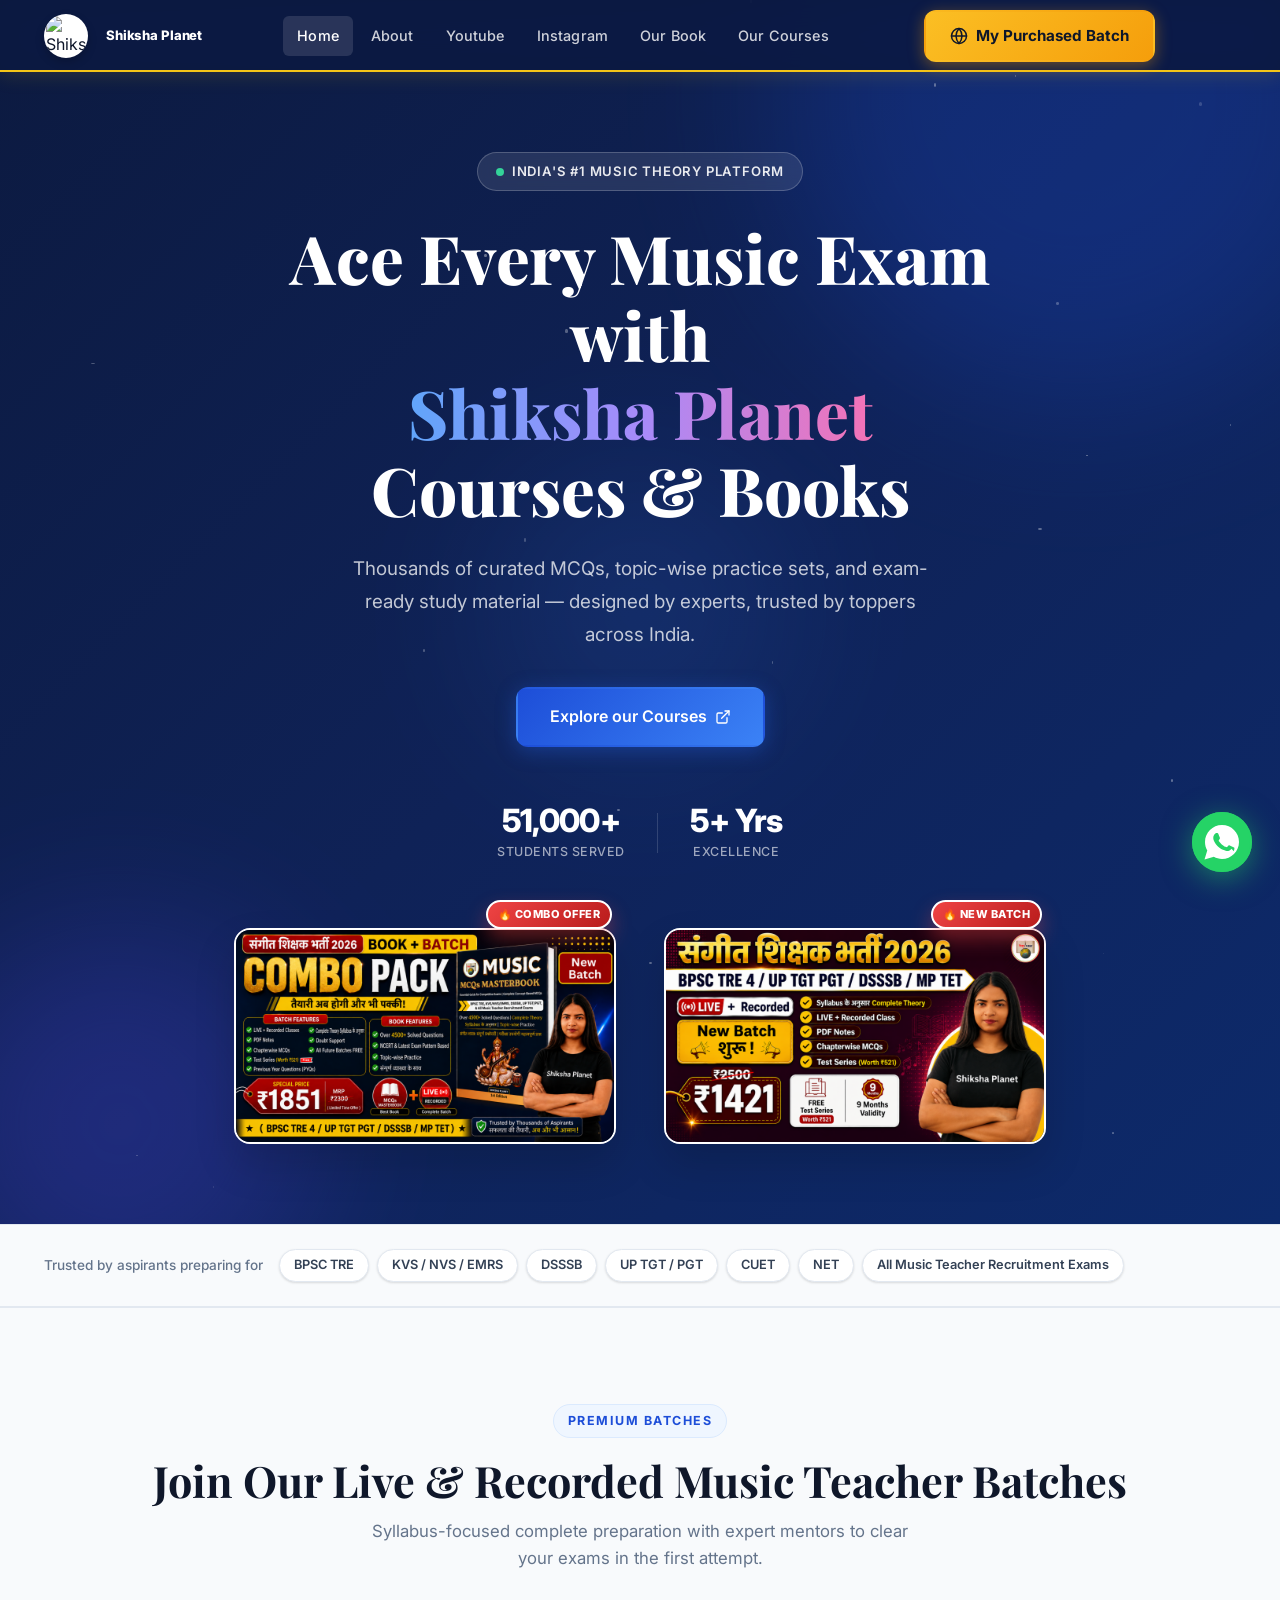
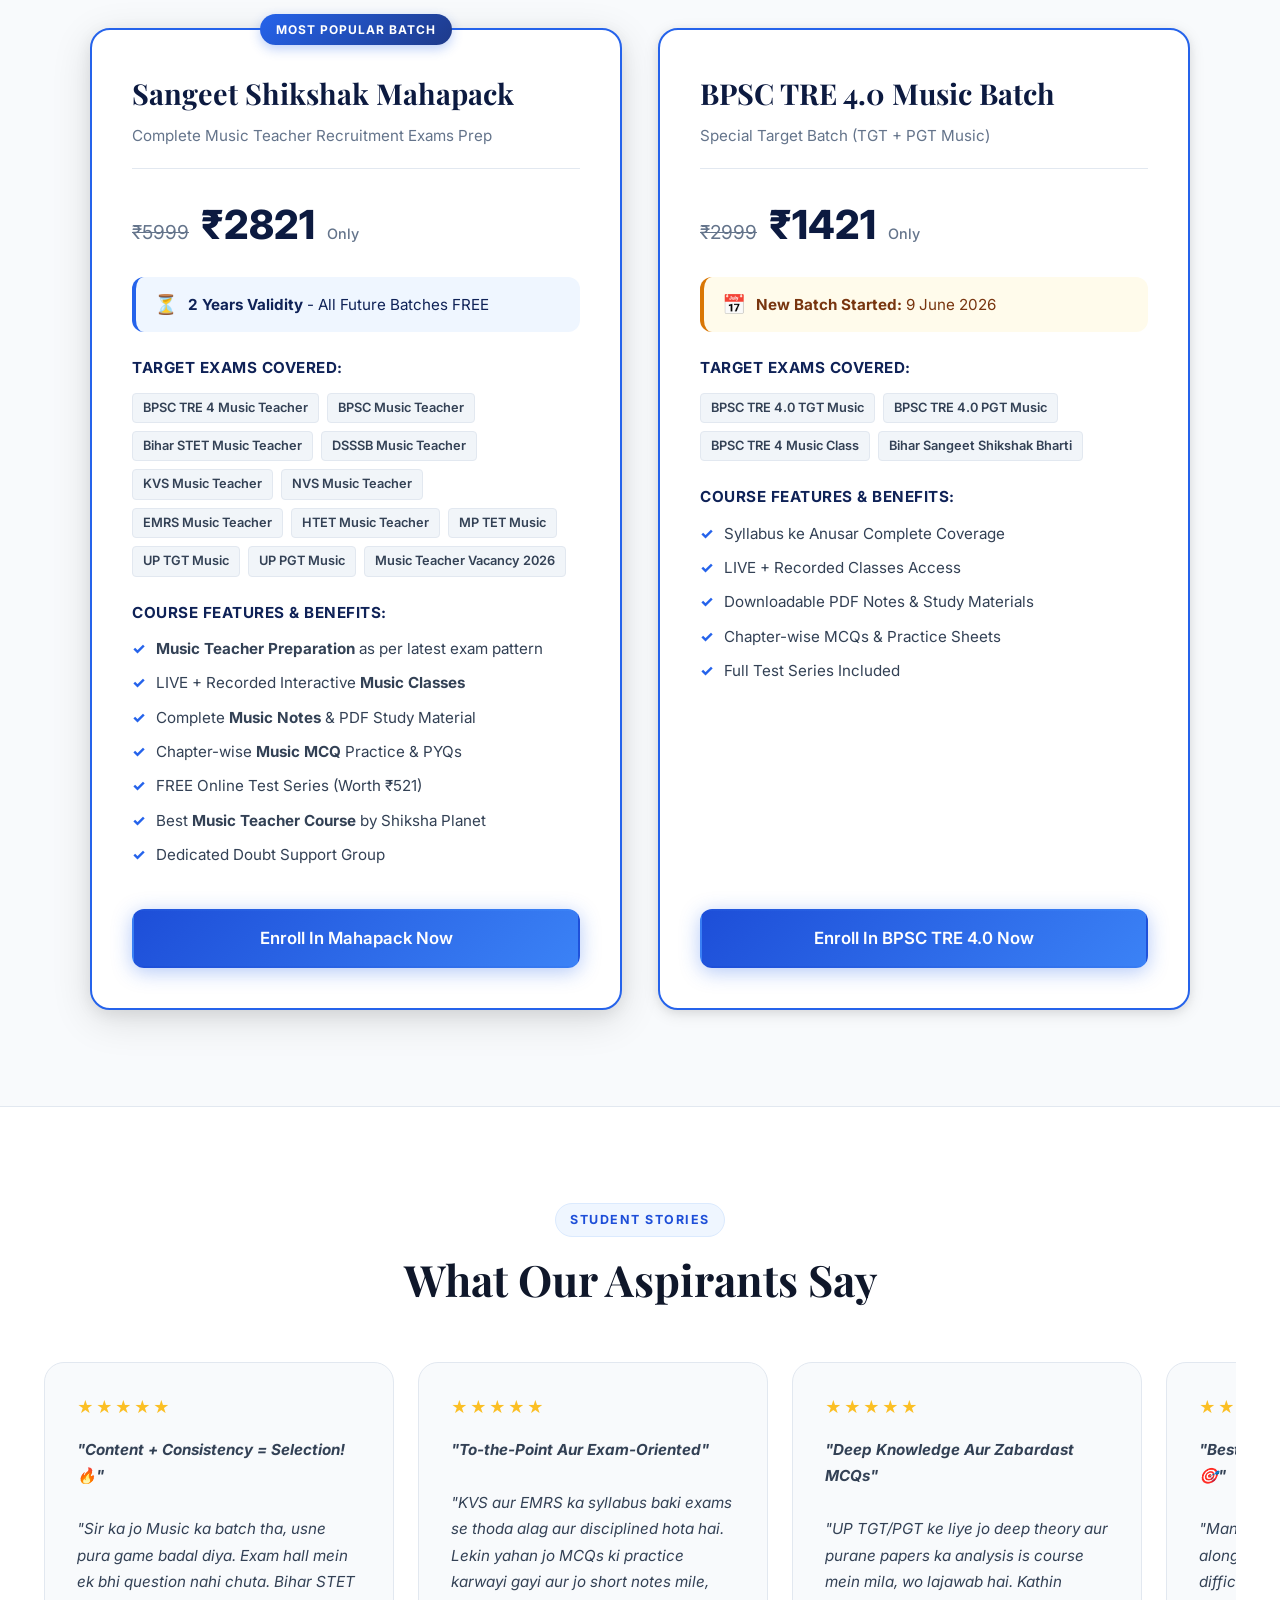
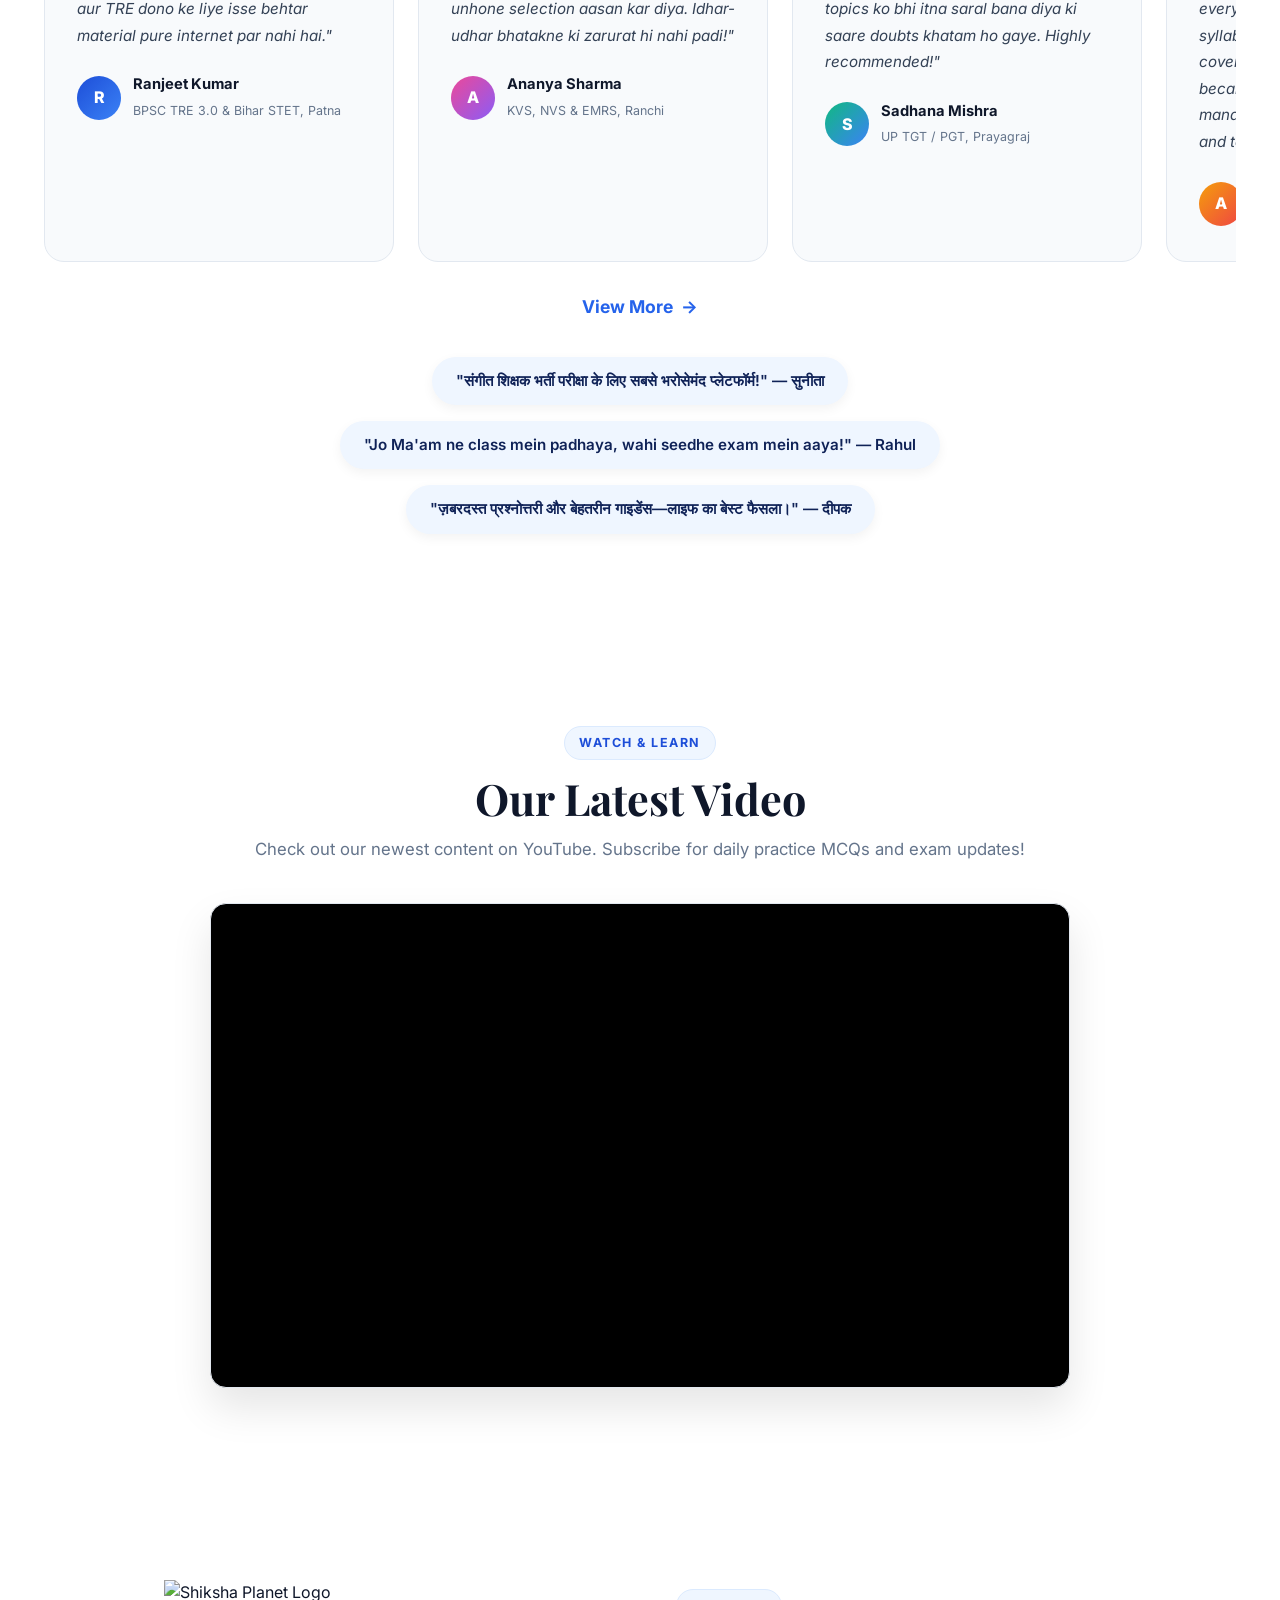
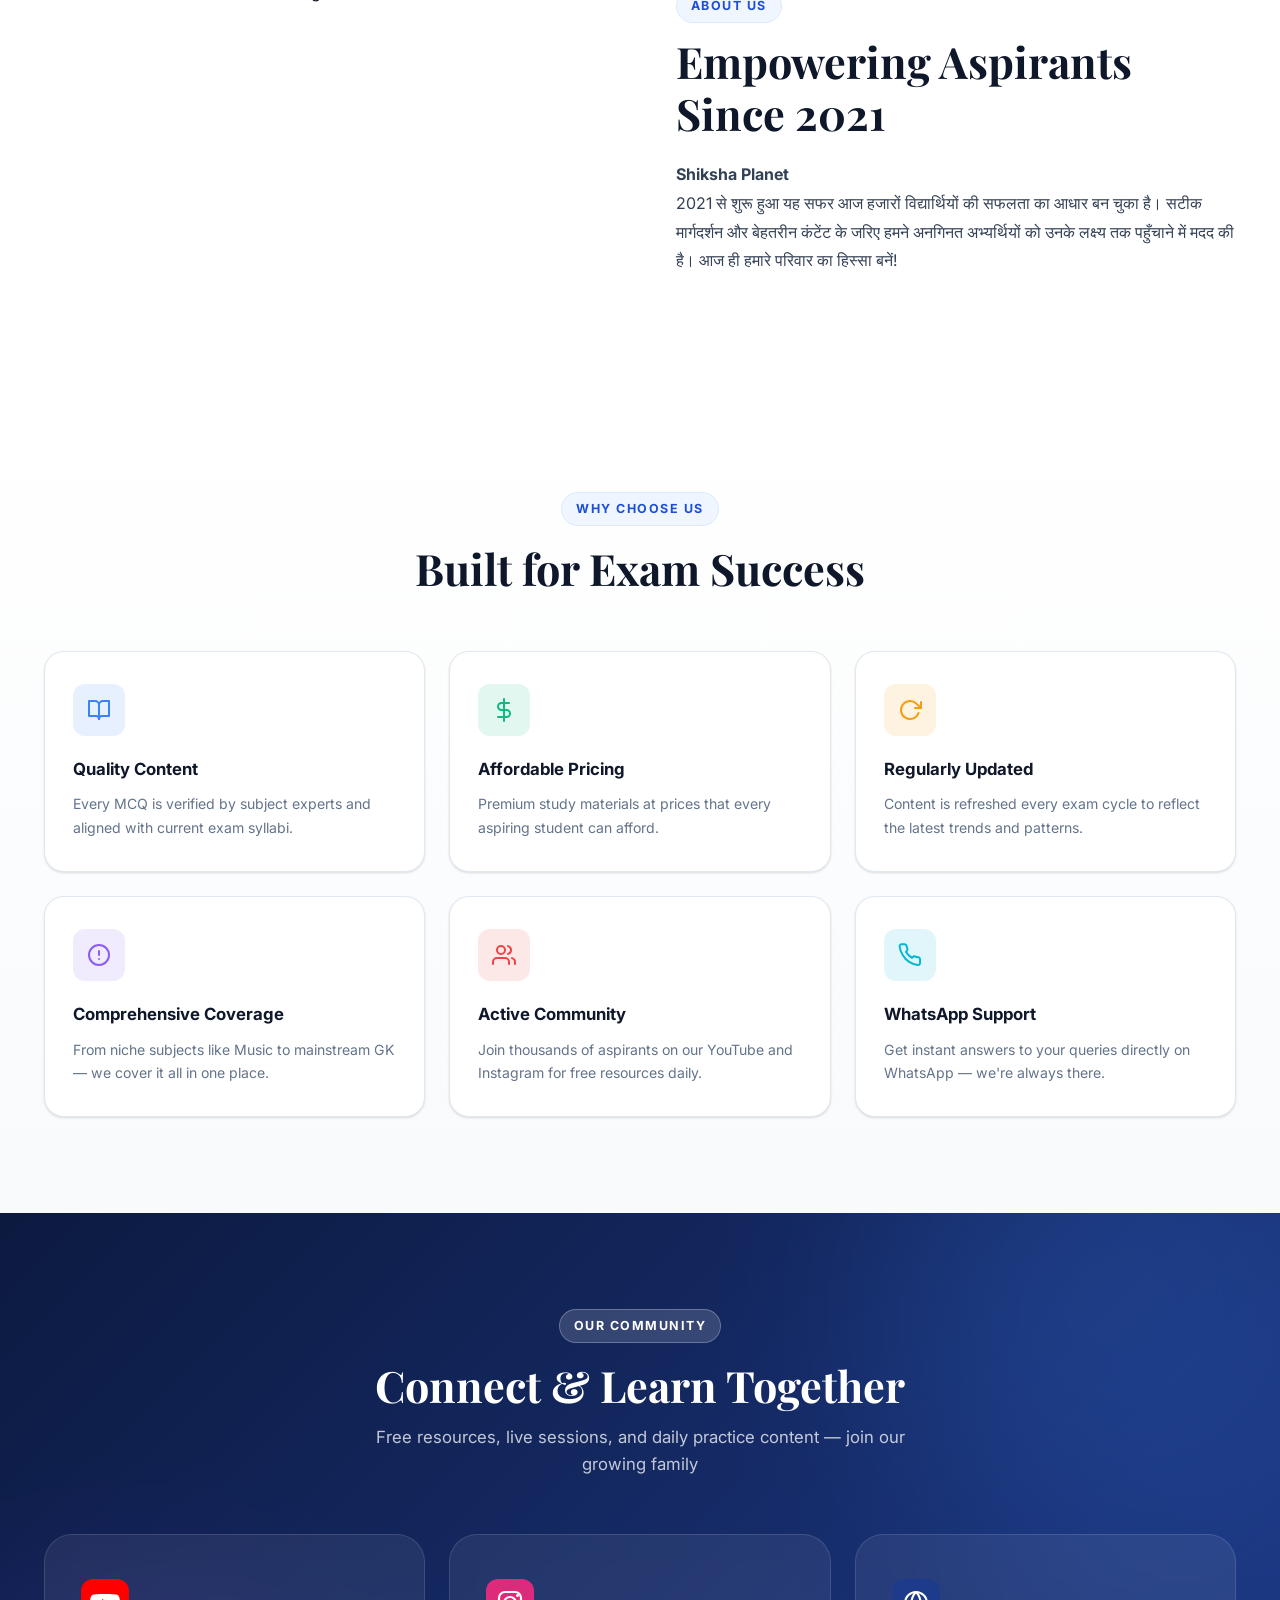
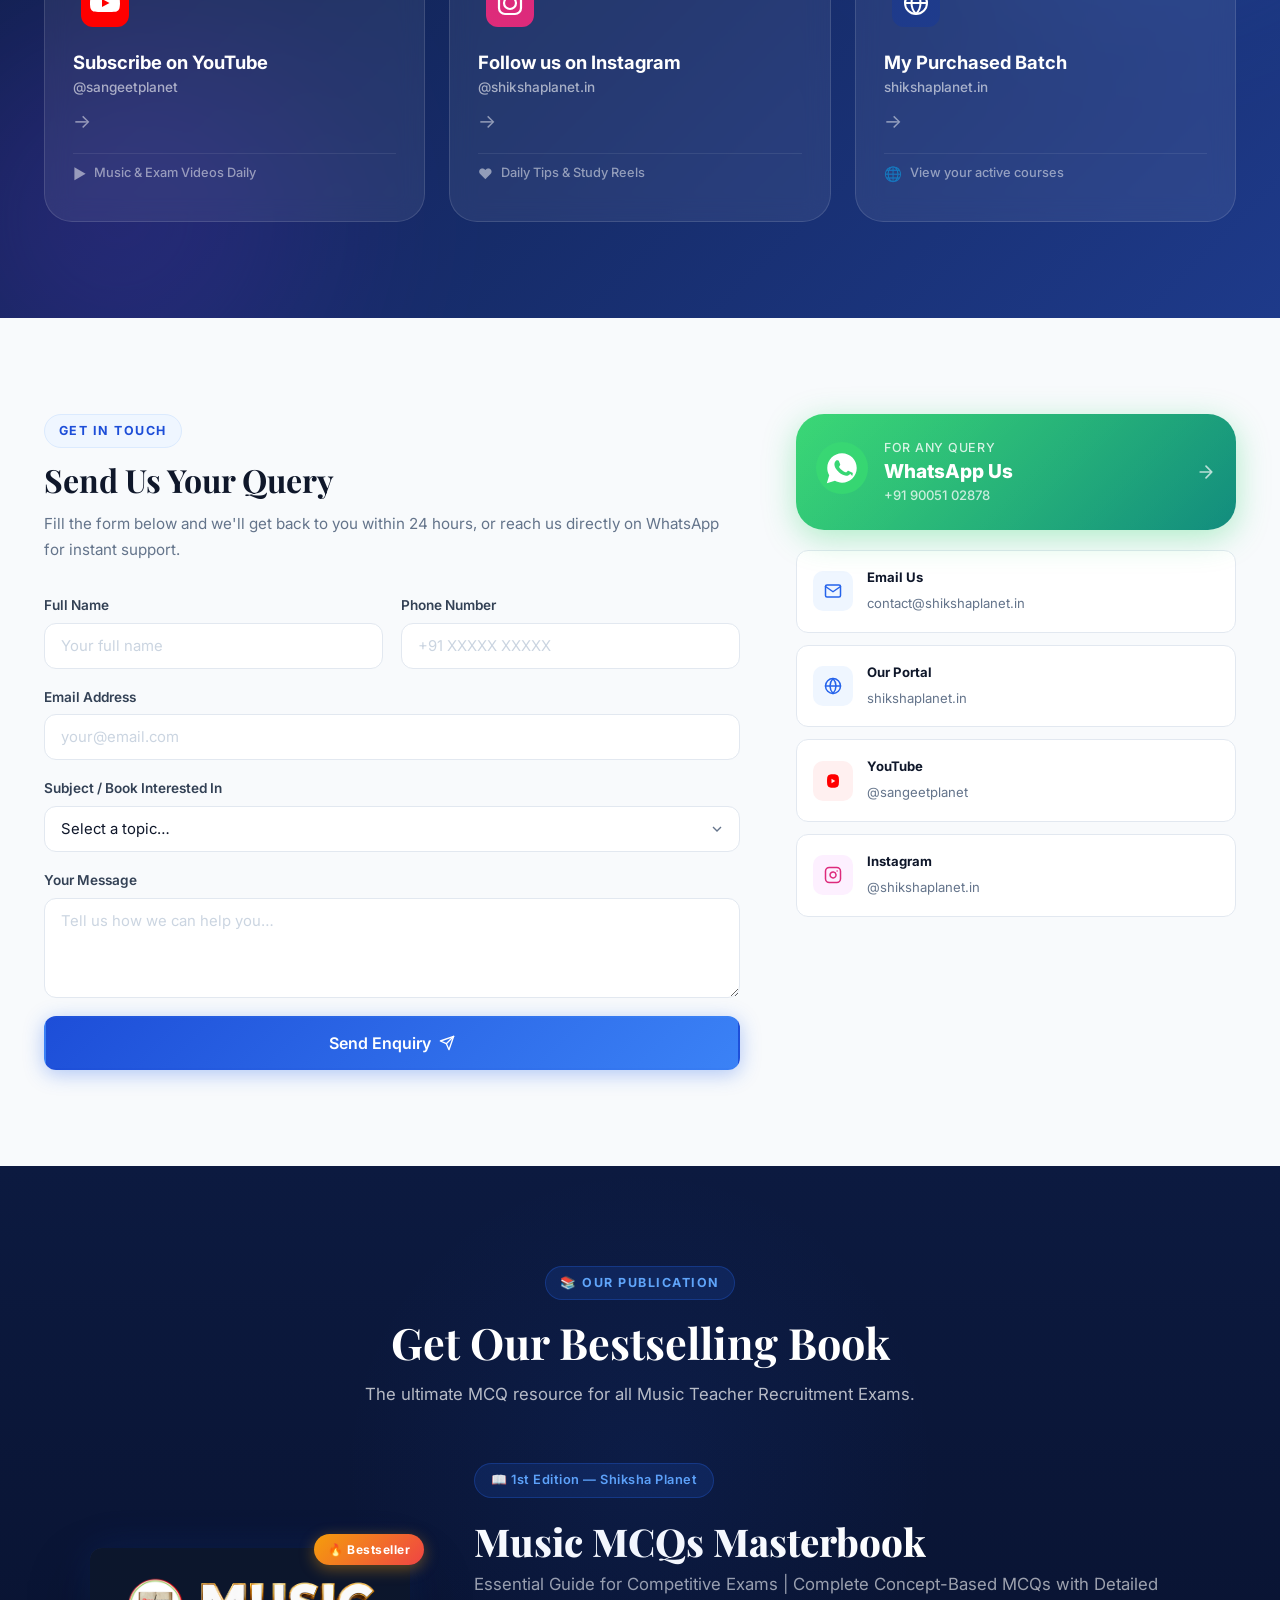
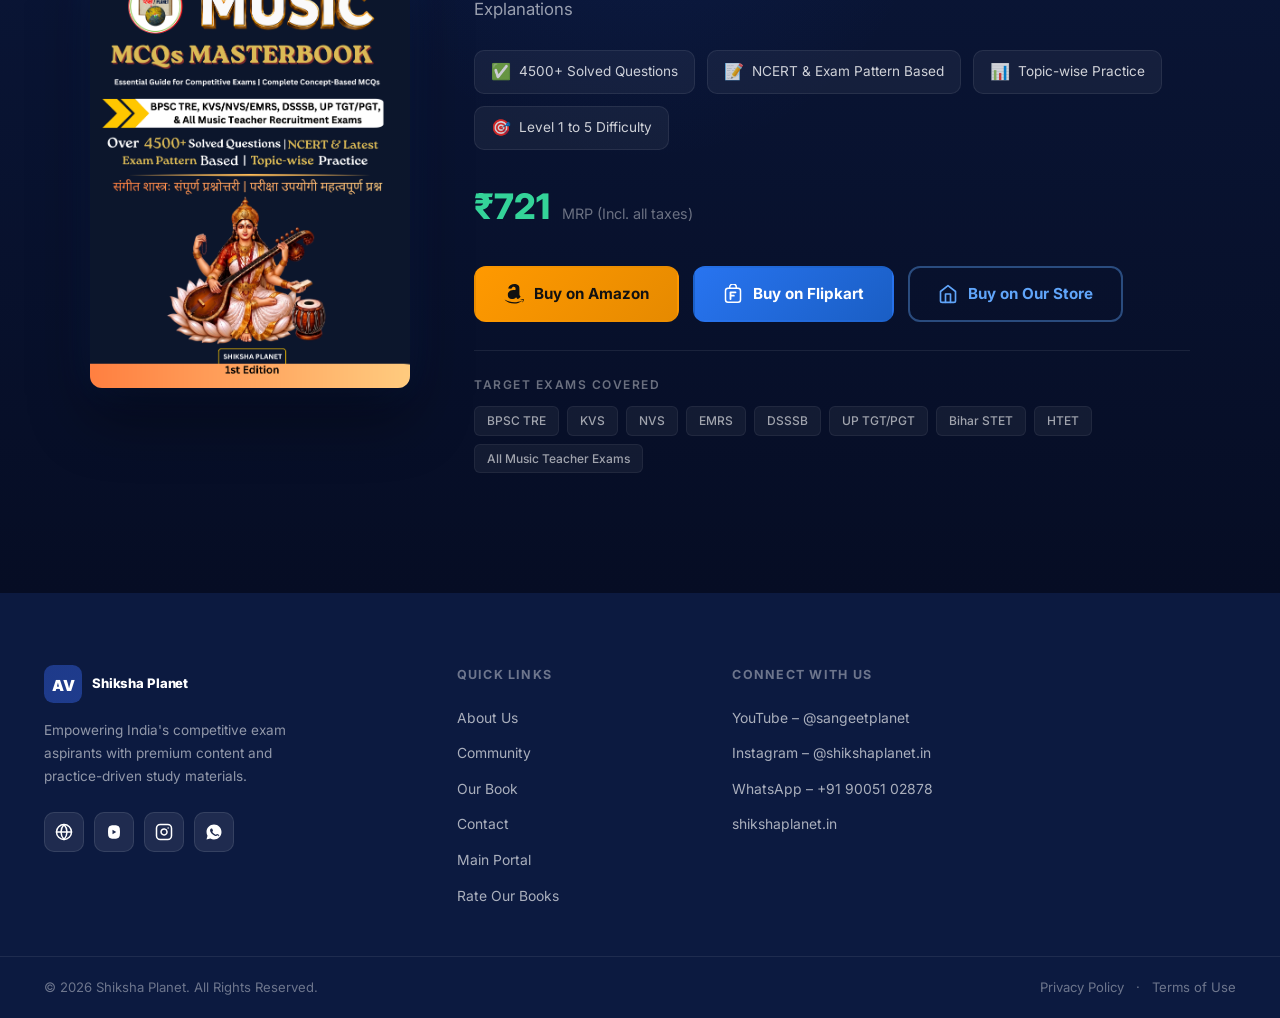
==== commit ac3be77e: "Add files via upload" ====
--- a/index.html
+++ b/index.html
@@ -1,337 +1,999 @@
-<!DOCTYPE html>
-<html lang="en">
-<head>
-  <meta charset="UTF-8">
-  <meta name="viewport" content="width=device-width, initial-scale=1.0">
-  <title>Rate Us | Shiksha Planet</title>
-  <meta name="description" content="Choose the platform where you purchased your Shiksha Planet book to rate and review it." />
-  <link rel="preconnect" href="https://fonts.googleapis.com">
-  <link rel="preconnect" href="https://fonts.gstatic.com" crossorigin>
-  <link href="https://fonts.googleapis.com/css2?family=Inter:wght@400;500;600;700;800&display=swap" rel="stylesheet">
-  
-  <style>
-    :root {
-      --blue-950: #0c1a40;
-      --blue-900: #0f2257;
-      --blue-600: #2563eb;
-      --white: #ffffff;
-      --gray-100: #f1f5f9;
-      --gray-200: #e2e8f0;
-      --gray-700: #334155;
-      
-      --shadow-lg: 0 10px 40px rgba(0,0,0,0.12), 0 4px 16px rgba(0,0,0,0.08);
-      --shadow-xl: 0 20px 60px rgba(0,0,0,0.15), 0 8px 24px rgba(0,0,0,0.1);
-      
-      --radius-lg: 20px;
-      --radius-md: 12px;
-      
-      --transition: all 0.3s cubic-bezier(0.4, 0, 0.2, 1);
-    }
-
-    * {
-      box-sizing: border-box;
-      margin: 0;
-      padding: 0;
-    }
-
-    body {
-      font-family: 'Inter', sans-serif;
-      background: linear-gradient(135deg, var(--blue-950) 0%, #080f26 100%);
-      color: var(--white);
-      min-height: 100vh;
-      display: flex;
-      flex-direction: column;
-      align-items: center;
-      justify-content: center;
-      padding: 24px;
-      overflow-x: hidden;
-    }
-
-    /* Background glow decorations */
-    .bg-glow-1 {
-      position: absolute;
-      top: -10%;
-      left: -10%;
-      width: 40%;
-      height: 40%;
-      background: radial-gradient(circle, rgba(37, 99, 235, 0.15) 0%, rgba(0,0,0,0) 70%);
-      pointer-events: none;
-      z-index: 1;
-    }
-
-    .bg-glow-2 {
-      position: absolute;
-      bottom: -10%;
-      right: -10%;
-      width: 50%;
-      height: 50%;
-      background: radial-gradient(circle, rgba(37, 99, 235, 0.1) 0%, rgba(0,0,0,0) 70%);
-      pointer-events: none;
-      z-index: 1;
-    }
-
-    .container {
-      width: 100%;
-      max-width: 480px;
-      background: rgba(255, 255, 255, 0.03);
-      backdrop-filter: blur(20px);
-      -webkit-backdrop-filter: blur(20px);
-      border: 1px solid rgba(255, 255, 255, 0.08);
-      border-radius: var(--radius-lg);
-      padding: 40px 32px;
-      box-shadow: var(--shadow-xl);
-      text-align: center;
-      position: relative;
-      z-index: 10;
-      animation: fadeInUp 0.6s ease-out;
-    }
-
-    @keyframes fadeInUp {
-      from {
-        opacity: 0;
-        transform: translateY(20px);
-      }
-      to {
-        opacity: 1;
-        transform: translateY(0);
-      }
-    }
-
-    .logo-container {
-      margin-bottom: 24px;
-    }
-
-    .logo-img {
-      height: 56px;
-      width: auto;
-      filter: drop-shadow(0 4px 8px rgba(0,0,0,0.2));
-    }
-
-    .brand-name {
-      font-size: 1.5rem;
-      font-weight: 800;
-      color: var(--white);
-      letter-spacing: 0.5px;
-      margin-bottom: 8px;
-    }
-
-    .subtitle {
-      color: rgba(255, 255, 255, 0.7);
-      font-size: 0.95rem;
-      margin-bottom: 36px;
-      line-height: 1.5;
-    }
-
-    .question-title {
-      font-size: 1.15rem;
-      font-weight: 600;
-      color: var(--white);
-      margin-bottom: 24px;
-      position: relative;
-      display: inline-block;
-    }
-
-    .question-title::after {
-      content: '';
-      position: absolute;
-      bottom: -6px;
-      left: 50%;
-      transform: translateX(-50%);
-      width: 40px;
-      height: 2px;
-      background: var(--blue-600);
-      border-radius: 2px;
-    }
-
-    .button-stack {
-      display: flex;
-      flex-direction: column;
-      gap: 16px;
-    }
-
-    .platform-btn {
-      display: flex;
-      align-items: center;
-      justify-content: flex-start;
-      padding: 16px 24px;
-      border-radius: var(--radius-md);
-      text-decoration: none;
-      font-weight: 600;
-      font-size: 1rem;
-      transition: var(--transition);
-      border: 1px solid rgba(255, 255, 255, 0.05);
-      position: relative;
-      overflow: hidden;
-    }
-
-    .platform-btn::before {
-      content: '';
-      position: absolute;
-      top: 0;
-      left: 0;
-      width: 100%;
-      height: 100%;
-      background: rgba(255, 255, 255, 0.02);
-      opacity: 0;
-      transition: var(--transition);
-    }
-
-    .platform-btn:hover::before {
-      opacity: 1;
-    }
-
-    .platform-btn:hover {
-      transform: translateY(-3px);
-      box-shadow: 0 8px 20px rgba(0,0,0,0.3);
-    }
-
-    .icon-container {
-      width: 32px;
-      height: 32px;
-      display: flex;
-      align-items: center;
-      justify-content: center;
-      margin-right: 16px;
-      border-radius: 8px;
-      background: rgba(255,255,255,0.08);
-      flex-shrink: 0;
-    }
-
-    /* Amazon Button Styles */
-    .btn-amazon {
-      background: rgba(255, 153, 0, 0.1);
-      color: #ff9900;
-      border-color: rgba(255, 153, 0, 0.2);
-    }
-    .btn-amazon:hover {
-      background: #ff9900;
-      color: #111;
-      border-color: #ff9900;
-    }
-    .btn-amazon:hover .icon-container {
-      background: rgba(0, 0, 0, 0.15);
-    }
-
-    /* Flipkart Button Styles */
-    .btn-flipkart {
-      background: rgba(40, 116, 240, 0.1);
-      color: #2874f0;
-      border-color: rgba(40, 116, 240, 0.2);
-    }
-    .btn-flipkart:hover {
-      background: #2874f0;
-      color: var(--white);
-      border-color: #2874f0;
-    }
-    .btn-flipkart:hover .icon-container {
-      background: rgba(255, 255, 255, 0.2);
-    }
-
-    /* Shiksha Planet Store Button Styles */
-    .btn-store {
-      background: rgba(37, 99, 235, 0.1);
-      color: #60a5fa;
-      border-color: rgba(37, 99, 235, 0.2);
-    }
-    .btn-store:hover {
-      background: var(--blue-600);
-      color: var(--white);
-      border-color: var(--blue-600);
-    }
-    .btn-store:hover .icon-container {
-      background: rgba(255, 255, 255, 0.2);
-    }
-
-    .arrow-icon {
-      margin-left: auto;
-      opacity: 0.5;
-      transition: var(--transition);
-    }
-
-    .platform-btn:hover .arrow-icon {
-      transform: translateX(4px);
-      opacity: 1;
-    }
-
-    .footer-text {
-      margin-top: 36px;
-      font-size: 0.8rem;
-      color: rgba(255, 255, 255, 0.4);
-      line-height: 1.4;
-    }
-
-    @media (max-width: 480px) {
-      .container {
-        padding: 32px 20px;
-      }
-      .brand-name {
-        font-size: 1.35rem;
-      }
-    }
-  </style>
-</head>
-<body>
-
-  <div class="bg-glow-1"></div>
-  <div class="bg-glow-2"></div>
-
-  <div class="container">
-    <div class="logo-container">
-      <img class="logo-img" src="../images/logo.png" alt="Shiksha Planet Logo" onerror="this.style.display='none';">
-      <div class="brand-name">Shiksha Planet</div>
-    </div>
-    
-    <p class="subtitle">Thank you for purchasing our book! Your feedback helps us create better resources for competitive exam aspirants.</p>
-    
-    <div class="question-title">Aapne ye book kahan se kharidi?</div>
-    
-    <div class="button-stack">
-      
-      <!-- Amazon Link -->
-      <a href="https://www.amazon.in/review/create-review/?ie=UTF8&channel=glance-detail&asin=8168646916" target="_blank" rel="noopener noreferrer" class="platform-btn btn-amazon">
-        <div class="icon-container">
-          <svg width="22" height="22" viewBox="0 0 24 24" fill="currentColor">
-            <path d="M12.273 10.153c-.767-.042-1.637.042-2.261.439-.594.38-1.02.996-1.02 1.895 0 1.258.85 2.052 1.95 2.052 1.348 0 2.14-.925 2.45-1.737v1.442h1.899V9.45c0-2.235-1.332-3.088-3.529-3.088-1.928 0-3.328.784-3.951 1.766l1.417.822c.425-.625.992-.995 1.984-.995 1.134 0 2.08.498 2.08 1.838v.442a12.637 12.637 0 0 0-3.019-.082zm.17 1.488a2.91 2.91 0 0 1 1.388.35v1.272c-.34.615-.992 1.053-1.73 1.053-.737 0-1.162-.439-1.162-1.182 0-.915.68-1.416 1.504-1.493zM2 19.141c4.542 2.476 10.957 3.393 16.592 1.42 1.05-.367.653-1.139-.283-1.02-3.882.493-8.868.04-12.78-2.091-.652-.355-1.133.407-.529 1.691z"/>
-          </svg>
-        </div>
-        <span>Amazon</span>
-        <svg class="arrow-icon" width="16" height="16" viewBox="0 0 24 24" fill="none" stroke="currentColor" stroke-width="2" stroke-linecap="round" stroke-linejoin="round">
-          <polyline points="9 18 15 12 9 6"></polyline>
-        </svg>
-      </a>
-
-      <!-- Flipkart Link -->
-      <a href="https://www.flipkart.com/[base64]/write-review/itm18220b61c4427?pid=9788168646919&lid=LSTBOK97881686469190NH0XF&marketplace=FLIPKART" target="_blank" rel="noopener noreferrer" class="platform-btn btn-flipkart">
-        <div class="icon-container">
-          <svg width="22" height="22" viewBox="0 0 24 24" fill="none">
-            <path d="M19.12 6.84h-3.66V5.16c0-1.84-1.49-3.32-3.33-3.32S8.8 3.32 8.8 5.16v1.68H5.14c-1.01 0-1.83.82-1.83 1.83v11.83c0 1.01.82 1.83 1.83 1.83h13.98c1.01 0 1.83-.82 1.83-1.83V8.67c0-1.01-.82-1.83-1.83-1.83z" fill="#FFE11B"/>
-            <path d="M12.13 1.84c-1.84 0-3.33 1.49-3.33 3.32v1.68h6.66V5.16c0-1.84-1.49-3.32-3.33-3.32z" fill="#2874F0"/>
-            <path d="M12.2 11.5c-.8 0-1.5.7-1.5 1.5v1h3v-1c0-.8-.7-1.5-1.5-1.5zm-1.5 3.5v3.5h3V15h-3z" fill="#2874F0"/>
-          </svg>
-        </div>
-        <span>Flipkart</span>
-        <svg class="arrow-icon" width="16" height="16" viewBox="0 0 24 24" fill="none" stroke="currentColor" stroke-width="2" stroke-linecap="round" stroke-linejoin="round">
-          <polyline points="9 18 15 12 9 6"></polyline>
-        </svg>
-      </a>
-
-      <!-- Google Play Link -->
-      <a href="https://play.google.com/store/apps/details?id=co.diy17.knroa&pcampaignid=web_share" target="_blank" rel="noopener noreferrer" class="platform-btn btn-store">
-        <div class="icon-container">
-          <svg width="18" height="18" viewBox="0 0 24 24" fill="currentColor">
-            <path d="M3.18 2.04c-.28.17-.48.5-.48.88v18.16c0 .38.2.71.48.88l.05.03L13.6 12 3.23 2.01l-.05.03zM14.8 13.2l-2.8-2.8 2.8-2.8 3.15 1.82c.9.52.9 1.36 0 1.88L14.8 13.2zM14.14 13.84L11.34 11l-8.11 8.34c.3.33.78.37 1.32.07l9.59-5.57zM14.14 10.16L4.55 4.59c-.54-.3-1.02-.26-1.32.07L11.34 13l2.8-2.84z"/>
-          </svg>
-        </div>
-        <span>Google Play</span>
-        <svg class="arrow-icon" width="16" height="16" viewBox="0 0 24 24" fill="none" stroke="currentColor" stroke-width="2" stroke-linecap="round" stroke-linejoin="round">
-          <polyline points="9 18 15 12 9 6"></polyline>
-        </svg>
-      </a>
-      
-    </div>
-    
-    <p class="footer-text">Shiksha Planet &copy; 2026. Empowering India's Music competitive exam aspirants.</p>
-  </div>
-
-</body>
-</html>
+<!DOCTYPE html>
+<html lang="en">
+<head>
+  <meta charset="UTF-8" />
+  <meta name="viewport" content="width=device-width, initial-scale=1.0" />
+  <title>Shiksha Planet | Premium Competitive Exam Courses</title>
+  <meta name="description" content="Shiksha Planet — India's trusted platform for competitive exam preparation courses, practice series, and study materials." />
+  <meta property="og:title" content="Shiksha Planet" />
+  <meta property="og:description" content="Premium competitive exam preparation courses and study materials." />
+  <meta property="og:type" content="website" />
+  <meta name="keywords" content="BPSC TRE 4 Music Teacher, BPSC Music Teacher, Bihar STET Music, Bihar STET Music Teacher, DSSSB Music Teacher, KVS Music Teacher, NVS Music Teacher, EMRS Music Teacher, HTET Music Teacher, MP TET Music, UP TGT Music, UP PGT Music, Music Teacher Vacancy 2026, Music Teacher Exam, Sangeet Shikshak, Music Teacher Preparation, BPSC TRE 4 Vacancy, Bihar Teacher Vacancy, Music MCQ, Music Notes, Music Classes, Music Teacher Course, Shiksha Planet Music, shiksha planet, Music Teacher Online Classes, Music Teacher Preparation Batch, Sangeet Shikshak Batch, BPSC Music Teacher Course, Music Teacher Exam Preparation, Music Teacher Live Classes, Sangeet Shikshak Online Batch, up tgt pgt, htet music, dsssb music, nvs music, kvs music, emrs music, up tgt music, up pgt music, BPSC TRE 4 Music Class, Bihar Sangeet Shikshak Bharti" />
+  <link rel="canonical" href="https://store.shikshaplanet.in/" />
+  <link rel="preconnect" href="https://fonts.googleapis.com" />
+  <link rel="preconnect" href="https://fonts.gstatic.com" crossorigin />
+  <link href="https://fonts.googleapis.com/css2?family=Inter:wght@300;400;500;600;700;800;900&family=Playfair+Display:wght@600;700;800&display=swap" rel="stylesheet" />
+  <link rel="stylesheet" href="style.css?v=2" />
+</head>
+<body>
+
+  <!-- ============================================================
+       HEADER / NAVBAR
+  ============================================================ -->
+  <header class="navbar" id="navbar">
+    <div class="container nav-inner">
+      <a href="#hero" class="brand" aria-label="Shiksha Planet home">
+        <div class="brand-logo" style="width: 44px; height: 44px; border-radius: 50%; background: white; margin-right: 8px; flex-shrink: 0; display: flex; align-items: center; justify-content: center; overflow: hidden; box-shadow: 0 4px 10px rgba(0,0,0,0.2);">
+          <img src="images/logo.png" alt="Shiksha Planet Logo" style="width: 90%; height: 90%; object-fit: contain;" />
+        </div>
+        <div class="brand-text">
+          <span class="brand-main">Shiksha Planet</span>
+        </div>
+      </a>
+
+      <nav class="nav-links" id="navLinks" aria-label="Main navigation">
+        <a href="#hero" class="nav-link">Home</a>
+        <a href="#about" class="nav-link">About</a>
+        <a href="https://www.youtube.com/@sangeetplanet" target="_blank" rel="noopener noreferrer" class="nav-link">Youtube</a>
+        <a href="https://www.instagram.com/shikshaplanet.in" target="_blank" rel="noopener noreferrer" class="nav-link">Instagram</a>
+        <a href="#books" class="nav-link">Our Book</a>
+        <a href="https://store.shikshaplanet.in" target="_blank" rel="noopener noreferrer" class="nav-link">Our Courses</a>
+      </nav>
+
+      <a href="https://store.shikshaplanet.in/purchases?type=10" target="_blank" rel="noopener noreferrer"
+         class="btn btn-portal" id="visitPortalBtn" aria-label="My Purchased Batch – Shiksha Planet">
+        <svg class="btn-icon" viewBox="0 0 24 24" fill="none" stroke="currentColor" stroke-width="2" stroke-linecap="round" stroke-linejoin="round" aria-hidden="true">
+          <circle cx="12" cy="12" r="10"/>
+          <line x1="2" y1="12" x2="22" y2="12"/>
+          <path d="M12 2a15.3 15.3 0 0 1 4 10 15.3 15.3 0 0 1-4 10 15.3 15.3 0 0 1-4-10 15.3 15.3 0 0 1 4-10z"/>
+        </svg>
+        My Purchased Batch
+      </a>
+
+      <div class="mobile-nav-right" style="display: flex; align-items: center; gap: 12px;">
+        <a href="https://store.shikshaplanet.in/purchases?type=10" target="_blank" rel="noopener noreferrer" class="btn btn-primary mobile-header-btn">My Purchased Batch</a>
+        <button class="hamburger" id="hamburger" aria-label="Open menu" aria-expanded="false" aria-controls="navLinks">
+          <span></span><span></span><span></span>
+        </button>
+      </div>
+    </div>
+  </header>
+
+  <!-- Mobile Nav Overlay -->
+  <div class="mobile-nav-overlay" id="mobileNavOverlay">
+    <button class="mobile-nav-close" id="mobileNavClose" aria-label="Close menu">✕</button>
+    <nav class="mobile-nav-links" aria-label="Mobile navigation">
+      <a href="#hero" class="mobile-nav-link">Home</a>
+      <a href="#about" class="mobile-nav-link">About</a>
+      <a href="https://www.youtube.com/@sangeetplanet" target="_blank" rel="noopener noreferrer" class="mobile-nav-link">Youtube</a>
+      <a href="https://www.instagram.com/shikshaplanet.in" target="_blank" rel="noopener noreferrer" class="mobile-nav-link">Instagram</a>
+      <a href="#books" class="mobile-nav-link">Our Book</a>
+      <a href="https://store.shikshaplanet.in" target="_blank" rel="noopener noreferrer" class="mobile-nav-link">Our Courses</a>
+    </nav>
+    <a href="https://store.shikshaplanet.in/purchases?type=10" target="_blank" rel="noopener noreferrer" class="btn btn-portal mobile-portal-btn">
+      <svg class="btn-icon" viewBox="0 0 24 24" fill="none" stroke="currentColor" stroke-width="2" stroke-linecap="round" stroke-linejoin="round" aria-hidden="true">
+        <circle cx="12" cy="12" r="10"/>
+        <line x1="2" y1="12" x2="22" y2="12"/>
+        <path d="M12 2a15.3 15.3 0 0 1 4 10 15.3 15.3 0 0 1-4 10 15.3 15.3 0 0 1-4-10 15.3 15.3 0 0 1 4-10z"/>
+      </svg>
+      My Purchased Batch
+    </a>
+  </div>
+
+  <!-- ============================================================
+       HERO SECTION
+  ============================================================ -->
+  <section class="hero" id="hero">
+    <div class="hero-bg-shapes" aria-hidden="true">
+      <div class="shape shape-1"></div>
+      <div class="shape shape-2"></div>
+      <div class="shape shape-3"></div>
+      <div class="particles" id="particles"></div>
+    </div>
+    <div class="container hero-content">
+      <div class="hero-badge">
+        <span class="badge-dot"></span>
+        India's #1 Music Theory Platform
+      </div>
+      <h1 class="hero-headline">
+        Ace Every Music Exam with<br/>
+        <span class="hero-gradient-text">Shiksha Planet</span><br/>
+        Courses & Books
+      </h1>
+      <p class="hero-desc">
+        Thousands of curated MCQs, topic-wise practice sets, and exam-ready study material — designed by experts, trusted by toppers across India.
+      </p>
+      <div class="hero-ctas">
+        <a href="https://store.shikshaplanet.in" target="_blank" rel="noopener noreferrer" class="btn btn-primary btn-large" id="heroPortalBtn">
+          Explore our Courses
+          <svg class="btn-icon-right" viewBox="0 0 24 24" fill="none" stroke="currentColor" stroke-width="2" stroke-linecap="round" stroke-linejoin="round" aria-hidden="true">
+            <path d="M18 13v6a2 2 0 0 1-2 2H5a2 2 0 0 1-2-2V8a2 2 0 0 1 2-2h6"/>
+            <polyline points="15 3 21 3 21 9"/>
+            <line x1="10" y1="14" x2="21" y2="3"/>
+          </svg>
+        </a>
+      </div>
+      <div class="hero-stats">
+        <div class="stat-item">
+          <span class="stat-num">51,000+</span>
+          <span class="stat-label">Students Served</span>
+        </div>
+        <div class="stat-divider" aria-hidden="true"></div>
+        <div class="stat-item">
+          <span class="stat-num">5+ Yrs</span>
+          <span class="stat-label">Excellence</span>
+        </div>
+      </div>
+      
+      <!-- Promotional Poster Banners -->
+      <div class="hero-banners-container" style="display: grid; grid-template-columns: repeat(auto-fit, minmax(300px, 1fr)); gap: 48px; margin-top: 64px; width: 100%; max-width: 1200px; margin-left: auto; margin-right: auto;">
+        
+        <!-- Banner 1: Combo Pack -->
+        <div class="hero-banner-wrap" style="position: relative; transition: transform 0.3s ease;">
+          <div class="badge-new-batch" style="z-index: 10; padding: 4px 10px; font-size: 11px; top: -28px; right: 4px; border-width: 2px;">🔥 Combo Offer</div>
+          <a href="https://store.shikshaplanet.in/new-courses/55-combo-batch-book-online-batch-bpsc-tre-4-up-tgt-pgt-dsssb-mp-tet" target="_blank" rel="noopener noreferrer" style="display: block; cursor: pointer; border-radius: 16px; overflow: hidden; box-shadow: 0 20px 40px rgba(0,0,0,0.15); border: 2px solid var(--white);">
+            <img src="images/New Batch Combo Pack.png" alt="Combo Batch Book + Online Batch Banner" style="width: 100%; height: auto; display: block; object-fit: cover;" onmouseover="this.parentElement.parentElement.style.transform='scale(1.02)'" onmouseout="this.parentElement.parentElement.style.transform='scale(1)'" />
+          </a>
+        </div>
+
+        <!-- Banner 2: New Batch / Sangeet Shikshak Mahapack -->
+        <div class="hero-banner-wrap" style="position: relative; transition: transform 0.3s ease;">
+          <div class="badge-new-batch" style="z-index: 10; padding: 4px 10px; font-size: 11px; top: -28px; right: 4px; border-width: 2px;">🔥 New Batch</div>
+          <a href="https://store.shikshaplanet.in/new-courses/52-sangeet-shikshak-mahapack" target="_blank" rel="noopener noreferrer" style="display: block; cursor: pointer; border-radius: 16px; overflow: hidden; box-shadow: 0 20px 40px rgba(0,0,0,0.15); border: 2px solid var(--white);">
+            <img src="images/New Batch.png" alt="Sangeet Shikshak Mahapack New Batch Banner" style="width: 100%; height: auto; display: block; object-fit: cover;" onmouseover="this.parentElement.parentElement.style.transform='scale(1.02)'" onmouseout="this.parentElement.parentElement.style.transform='scale(1)'" />
+          </a>
+        </div>
+
+      </div>
+    </div>
+
+  </section>
+
+  <!-- ============================================================
+       TRUST STRIP
+  ============================================================ -->
+  <section class="trust-strip" aria-label="Trusted by exam aspirants">
+    <div class="container trust-inner">
+      <p class="trust-label">Trusted by aspirants preparing for</p>
+      <div class="trust-badges">
+        <span class="trust-badge">BPSC TRE</span>
+        <span class="trust-badge">KVS / NVS / EMRS</span>
+        <span class="trust-badge">DSSSB</span>
+        <span class="trust-badge">UP TGT / PGT</span>
+        <span class="trust-badge">CUET</span>
+        <span class="trust-badge">NET</span>
+        <span class="trust-badge">All Music Teacher Recruitment Exams</span>
+      </div>
+    </div>
+  </section>
+
+  <!-- ============================================================
+       OUR FEATURED COURSES (SEO OPTIMIZED)
+       ============================================================ -->
+  <section class="section courses-section" id="courses" aria-label="Our Courses">
+    <div class="container">
+      <div class="section-header">
+        <div class="section-tag">Premium Batches</div>
+        <h2 class="section-title">Join Our Live & Recorded Music Teacher Batches</h2>
+        <p class="section-subtitle">Syllabus-focused complete preparation with expert mentors to clear your exams in the first attempt.</p>
+      </div>
+
+      <div class="courses-grid">
+        <!-- Course 1: Mahapack -->
+        <a href="https://store.shikshaplanet.in/new-courses/52-sangeet-shikshak-mahapack" target="_blank" rel="noopener noreferrer" class="course-card popular-card" style="text-decoration: none; color: inherit; display: flex;">
+          <div class="popular-badge">Most Popular Batch</div>
+          <div class="course-card-header">
+            <h3>Sangeet Shikshak Mahapack</h3>
+            <p class="course-tagline">Complete Music Teacher Recruitment Exams Prep</p>
+          </div>
+          <div class="course-price-box">
+            <span class="original-price">₹5999</span>
+            <span class="current-price">₹2821</span>
+            <span class="price-suffix">Only</span>
+          </div>
+          <div class="validity-banner">
+             <span class="icon">⏳</span> <span><strong>2 Years Validity</strong> - All Future Batches FREE</span>
+          </div>
+          <div class="target-exams-box">
+            <h4>Target Exams Covered:</h4>
+            <div class="exams-tags">
+              <span>BPSC TRE 4 Music Teacher</span>
+              <span>BPSC Music Teacher</span>
+              <span>Bihar STET Music Teacher</span>
+              <span>DSSSB Music Teacher</span>
+              <span>KVS Music Teacher</span>
+              <span>NVS Music Teacher</span>
+              <span>EMRS Music Teacher</span>
+              <span>HTET Music Teacher</span>
+              <span>MP TET Music</span>
+              <span>UP TGT Music</span>
+              <span>UP PGT Music</span>
+              <span>Music Teacher Vacancy 2026</span>
+            </div>
+          </div>
+          <div class="course-features-list">
+            <h4>Course Features & Benefits:</h4>
+            <ul>
+              <li><strong>Music Teacher Preparation</strong> as per latest exam pattern</li>
+              <li>LIVE + Recorded Interactive <strong>Music Classes</strong></li>
+              <li>Complete <strong>Music Notes</strong> & PDF Study Material</li>
+              <li>Chapter-wise <strong>Music MCQ</strong> Practice & PYQs</li>
+              <li>FREE Online Test Series (Worth ₹521)</li>
+              <li>Best <strong>Music Teacher Course</strong> by Shiksha Planet</li>
+              <li>Dedicated Doubt Support Group</li>
+            </ul>
+          </div>
+          <div class="course-action">
+            <span class="btn btn-primary btn-full">Enroll In Mahapack Now</span>
+          </div>
+        </a>
+
+        <!-- Course 2: BPSC TRE 4.0 -->
+        <a href="https://store.shikshaplanet.in/new-courses/49-bpsc-tre-4-music-new-batch" target="_blank" rel="noopener noreferrer" class="course-card" style="text-decoration: none; color: inherit; display: flex;">
+          <div class="course-card-header">
+            <h3>BPSC TRE 4.0 Music Batch</h3>
+            <p class="course-tagline">Special Target Batch (TGT + PGT Music)</p>
+          </div>
+          <div class="course-price-box">
+            <span class="original-price">₹2999</span>
+            <span class="current-price">₹1421</span>
+            <span class="price-suffix">Only</span>
+          </div>
+          <div class="validity-banner date-banner">
+             <span class="icon">📅</span> <span><strong>New Batch Started:</strong> 9 June 2026</span>
+          </div>
+          <div class="target-exams-box">
+            <h4>Target Exams Covered:</h4>
+            <div class="exams-tags">
+              <span>BPSC TRE 4.0 TGT Music</span>
+              <span>BPSC TRE 4.0 PGT Music</span>
+              <span>BPSC TRE 4 Music Class</span>
+              <span>Bihar Sangeet Shikshak Bharti</span>
+            </div>
+          </div>
+          <div class="course-features-list">
+            <h4>Course Features & Benefits:</h4>
+            <ul>
+              <li>Syllabus ke Anusar Complete Coverage</li>
+              <li>LIVE + Recorded Classes Access</li>
+              <li>Downloadable PDF Notes & Study Materials</li>
+              <li>Chapter-wise MCQs & Practice Sheets</li>
+              <li>Full Test Series Included</li>
+            </ul>
+          </div>
+          <div class="course-action">
+            <span class="btn btn-primary btn-full">Enroll In BPSC TRE 4.0 Now</span>
+          </div>
+        </a>
+      </div>
+    </div>
+  </section>
+
+  <!-- ============================================================
+       TESTIMONIALS
+  ============================================================ -->
+  <section class="testimonials section" id="testimonials" aria-label="Student testimonials">
+    <div class="container">
+      <div class="section-header">
+        <div class="section-tag">Student Stories</div>
+        <h2 class="section-title">What Our Aspirants Say</h2>
+      </div>
+      <div class="testi-wrapper">
+        <div class="testi-grid" id="testiGrid">
+        <blockquote class="testi-card" id="testiRanjeet">
+          <div class="testi-stars" aria-label="5 stars">★★★★★</div>
+          <p><strong>"Content + Consistency = Selection! 🔥"</strong><br><br>"Sir ka jo Music ka batch tha, usne pura game badal diya. Exam hall mein ek bhi question nahi chuta. Bihar STET aur TRE dono ke liye isse behtar material pure internet par nahi hai."</p>
+          <footer>
+            <div class="testi-avatar" aria-hidden="true">R</div>
+            <div>
+              <strong>Ranjeet Kumar</strong>
+              <span>BPSC TRE 3.0 & Bihar STET, Patna</span>
+            </div>
+          </footer>
+        </blockquote>
+        
+        <blockquote class="testi-card" id="testiAnanya">
+          <div class="testi-stars" aria-label="5 stars">★★★★★</div>
+          <p><strong>"To-the-Point Aur Exam-Oriented"</strong><br><br>"KVS aur EMRS ka syllabus baki exams se thoda alag aur disciplined hota hai. Lekin yahan jo MCQs ki practice karwayi gayi aur jo short notes mile, unhone selection aasan kar diya. Idhar-udhar bhatakne ki zarurat hi nahi padi!"</p>
+          <footer>
+            <div class="testi-avatar" style="background:linear-gradient(135deg,#ec4899,#8b5cf6)" aria-hidden="true">A</div>
+            <div>
+              <strong>Ananya Sharma</strong>
+              <span>KVS, NVS & EMRS, Ranchi</span>
+            </div>
+          </footer>
+        </blockquote>
+
+        <blockquote class="testi-card" id="testiSadhana">
+          <div class="testi-stars" aria-label="5 stars">★★★★★</div>
+          <p><strong>"Deep Knowledge Aur Zabardast MCQs"</strong><br><br>"UP TGT/PGT ke liye jo deep theory aur purane papers ka analysis is course mein mila, wo lajawab hai. Kathin topics ko bhi itna saral bana diya ki saare doubts khatam ho gaye. Highly recommended!"</p>
+          <footer>
+            <div class="testi-avatar" style="background:linear-gradient(135deg,#10b981,#3b82f6)" aria-hidden="true">S</div>
+            <div>
+              <strong>Sadhana Mishra</strong>
+              <span>UP TGT / PGT, Prayagraj</span>
+            </div>
+          </footer>
+        </blockquote>
+
+        <blockquote class="testi-card" id="testiAnjali">
+          <div class="testi-stars" aria-label="5 stars">★★★★★</div>
+          <p><strong>"Best Course for Class 12th Students! 🎯"</strong><br><br>"Managing CUET UG preparation alongside board exams seemed very difficult, but this course made everything so simple. The music syllabus and domain topics were covered so well that all my basics became clear. I learned time management through the mock tests, and today I am in my dream university!"</p>
+          <footer>
+            <div class="testi-avatar" style="background:linear-gradient(135deg,#f59e0b,#ef4444)" aria-hidden="true">A</div>
+            <div>
+              <strong>Anjali Singh</strong>
+              <span>CUET UG Entrance, New Delhi</span>
+            </div>
+          </footer>
+        </blockquote>
+
+        <blockquote class="testi-card" id="testiVikas">
+          <div class="testi-stars" aria-label="5 stars">★★★★★</div>
+          <p><strong>"Perfect Content for Higher University Entrances!"</strong><br><br>"CUET PG level is quite deep and finding accurate guidance is very difficult. The focus on raga analysis, advanced theory, and detailed MCQs in this course was amazing. It was solely because of the mock tests and conceptual clarity of this batch that I got selected into a top university."</p>
+          <footer>
+            <div class="testi-avatar" style="background:linear-gradient(135deg,#6366f1,#8b5cf6)" aria-hidden="true">V</div>
+            <div>
+              <strong>Vikas Raj</strong>
+              <span>CUET PG Entrance, BHU Campus</span>
+            </div>
+          </footer>
+        </blockquote>
+
+        <blockquote class="testi-card" id="testiAmit">
+          <div class="testi-stars" aria-label="5 stars">★★★★★</div>
+          <p><strong>"कम समय में सटीक तैयारी और बेहतरीन टाइम मैनेजमेंट"</strong><br><br>"डीएसएसएसबी में टाइम MANAGEMENT सबसे बड़ा चैलेंज होता है। इस कोर्स में सिर्फ पढ़ाया नहीं जाता, बल्कि कम समय में सही उत्तर कैसे चुनना है, यह सिखाया जाता है। कंटेंट एकदम अपडेटेड और प्रामाणिक है।"</p>
+          <footer>
+            <div class="testi-avatar" style="background:linear-gradient(135deg,#14b8a6,#0ea5e9)" aria-hidden="true">अ</div>
+            <div>
+              <strong>अमित वर्मा</strong>
+              <span>DSSSB Delhi, दिल्ली</span>
+            </div>
+          </footer>
+        </blockquote>
+      </div>
+      
+      <div class="testi-scroll-action">
+        <button class="testi-scroll-btn" onclick="document.getElementById('testiGrid').scrollBy({ left: 350, behavior: 'smooth' })" aria-label="Scroll to view more">
+          View More <span>→</span>
+        </button>
+      </div>
+      </div>
+
+      <div class="testi-oneliners">
+        <div class="testi-oneliner">"संगीत शिक्षक भर्ती परीक्षा के लिए सबसे भरोसेमंद प्लेटफॉर्म!" — सुनीता</div>
+        <div class="testi-oneliner">"Jo Ma'am ne class mein padhaya, wahi seedhe exam mein aaya!" — Rahul</div>
+        <div class="testi-oneliner">"ज़बरदस्त प्रश्नोत्तरी और बेहतरीन गाइडेंस—लाइफ का बेस्ट फैसला।" — दीपक</div>
+      </div>
+    </div>
+  </section>
+
+  <!-- ============================================================
+       LATEST VIDEO
+  ============================================================ -->
+  <section class="latest-video section" id="video" aria-label="Our Latest Video">
+    <div class="container reveal">
+      <div class="section-header" style="max-width: 800px; margin: 0 auto; text-align: center; margin-bottom: 40px;">
+        <div class="section-tag" style="justify-content: center; margin-bottom: 12px;">Watch &amp; Learn</div>
+        <h2 class="section-title">Our Latest Video</h2>
+        <p style="color: var(--gray-500); font-size: 1.05rem;">Check out our newest content on YouTube. Subscribe for daily practice MCQs and exam updates!</p>
+      </div>
+      
+      <div class="video-container reveal" style="max-width: 860px; margin: 0 auto; border-radius: 16px; overflow: hidden; box-shadow: 0 20px 40px rgba(0,0,0,0.1); border: 1px solid var(--gray-200); background: #000;">
+        <div style="position: relative; padding-bottom: 56.25%; height: 0;">
+          <iframe 
+            src="https://www.youtube-nocookie.com/embed/hWtbzKx9obE" 
+            title="Our Latest Video" 
+            style="position: absolute; top: 0; left: 0; width: 100%; height: 100%; border: 0;" 
+            allow="accelerometer; autoplay; clipboard-write; encrypted-media; gyroscope; picture-in-picture; web-share" 
+            allowfullscreen>
+          </iframe>
+        </div>
+      </div>
+    </div>
+  </section>
+
+  <!-- ============================================================
+       ABOUT US
+  ============================================================ -->
+  <section class="about section" id="about">
+    <div class="container about-grid">
+      <div class="about-visual" aria-hidden="true">
+        <div class="about-card-stack">
+          <div class="about-center-icon">
+            <img src="images/logo.png" alt="Shiksha Planet Logo" style="width: 100%; height: 100%; object-fit: contain; mix-blend-mode: multiply;" />
+          </div>
+        </div>
+      </div>
+      <div class="about-text">
+        <div class="section-tag">About Us</div>
+        <h2 class="section-title">Empowering Aspirants<br/>Since 2021</h2>
+        <p class="about-desc">
+          <strong>Shiksha Planet</strong><br/>
+          2021 से शुरू हुआ यह सफर आज हजारों विद्यार्थियों की सफलता का आधार बन चुका है। सटीक मार्गदर्शन और बेहतरीन कंटेंट के जरिए हमने अनगिनत अभ्यर्थियों को उनके लक्ष्य तक पहुँचाने में मदद की है। आज ही हमारे परिवार का हिस्सा बनें!
+        </p>
+
+      </div>
+    </div>
+  </section>
+
+  <!-- ============================================================
+       WHY CHOOSE US
+  ============================================================ -->
+  <section class="features section" id="features" aria-label="Why choose Shiksha Planet">
+    <div class="container">
+      <div class="section-header">
+        <div class="section-tag">Why Choose Us</div>
+        <h2 class="section-title">Built for Exam Success</h2>
+      </div>
+      <div class="features-grid">
+        <div class="feature-card" id="featureQuality">
+          <div class="feature-icon-wrap" style="--fi-color:#3b82f6">
+            <svg viewBox="0 0 24 24" fill="none" stroke="currentColor" stroke-width="2" stroke-linecap="round" stroke-linejoin="round" aria-hidden="true">
+              <path d="M2 3h6a4 4 0 0 1 4 4v14a3 3 0 0 0-3-3H2z"/>
+              <path d="M22 3h-6a4 4 0 0 0-4 4v14a3 3 0 0 1 3-3h7z"/>
+            </svg>
+          </div>
+          <h3>Quality Content</h3>
+          <p>Every MCQ is verified by subject experts and aligned with current exam syllabi.</p>
+        </div>
+        <div class="feature-card" id="featureAffordable">
+          <div class="feature-icon-wrap" style="--fi-color:#10b981">
+            <svg viewBox="0 0 24 24" fill="none" stroke="currentColor" stroke-width="2" stroke-linecap="round" stroke-linejoin="round" aria-hidden="true">
+              <line x1="12" y1="1" x2="12" y2="23"/><path d="M17 5H9.5a3.5 3.5 0 0 0 0 7h5a3.5 3.5 0 0 1 0 7H6"/>
+            </svg>
+          </div>
+          <h3>Affordable Pricing</h3>
+          <p>Premium study materials at prices that every aspiring student can afford.</p>
+        </div>
+        <div class="feature-card" id="featureUpdated">
+          <div class="feature-icon-wrap" style="--fi-color:#f59e0b">
+            <svg viewBox="0 0 24 24" fill="none" stroke="currentColor" stroke-width="2" stroke-linecap="round" stroke-linejoin="round" aria-hidden="true">
+              <polyline points="23 4 23 10 17 10"/>
+              <path d="M20.49 15a9 9 0 1 1-2.12-9.36L23 10"/>
+            </svg>
+          </div>
+          <h3>Regularly Updated</h3>
+          <p>Content is refreshed every exam cycle to reflect the latest trends and patterns.</p>
+        </div>
+        <div class="feature-card" id="featureComprehensive">
+          <div class="feature-icon-wrap" style="--fi-color:#8b5cf6">
+            <svg viewBox="0 0 24 24" fill="none" stroke="currentColor" stroke-width="2" stroke-linecap="round" stroke-linejoin="round" aria-hidden="true">
+              <circle cx="12" cy="12" r="10"/><line x1="12" y1="8" x2="12" y2="12"/><line x1="12" y1="16" x2="12.01" y2="16"/>
+            </svg>
+          </div>
+          <h3>Comprehensive Coverage</h3>
+          <p>From niche subjects like Music to mainstream GK — we cover it all in one place.</p>
+        </div>
+        <div class="feature-card" id="featureCommunity">
+          <div class="feature-icon-wrap" style="--fi-color:#ef4444">
+            <svg viewBox="0 0 24 24" fill="none" stroke="currentColor" stroke-width="2" stroke-linecap="round" stroke-linejoin="round" aria-hidden="true">
+              <path d="M17 21v-2a4 4 0 0 0-4-4H5a4 4 0 0 0-4 4v2"/>
+              <circle cx="9" cy="7" r="4"/>
+              <path d="M23 21v-2a4 4 0 0 0-3-3.87"/>
+              <path d="M16 3.13a4 4 0 0 1 0 7.75"/>
+            </svg>
+          </div>
+          <h3>Active Community</h3>
+          <p>Join thousands of aspirants on our YouTube and Instagram for free resources daily.</p>
+        </div>
+        <div class="feature-card" id="featureSupport">
+          <div class="feature-icon-wrap" style="--fi-color:#06b6d4">
+            <svg viewBox="0 0 24 24" fill="none" stroke="currentColor" stroke-width="2" stroke-linecap="round" stroke-linejoin="round" aria-hidden="true">
+              <path d="M22 16.92v3a2 2 0 0 1-2.18 2 19.79 19.79 0 0 1-8.63-3.07A19.5 19.5 0 0 1 4.69 12 19.79 19.79 0 0 1 1.61 3.38 2 2 0 0 1 3.61 1.22h3a2 2 0 0 1 2 1.72 12.84 12.84 0 0 0 .7 2.81 2 2 0 0 1-.45 2.11L7.91 8.85A16 16 0 0 0 14 14.92l.95-.96a2 2 0 0 1 2.11-.45 12.84 12.84 0 0 0 2.81.7A2 2 0 0 1 21.91 16.92z"/>
+            </svg>
+          </div>
+          <h3>WhatsApp Support</h3>
+          <p>Get instant answers to your queries directly on WhatsApp — we're always there.</p>
+        </div>
+      </div>
+    </div>
+  </section>
+
+
+
+  <!-- ============================================================
+       SOCIAL CONNECT / COMMUNITY
+  ============================================================ -->
+  <section class="community section" id="community">
+    <div class="community-bg" aria-hidden="true">
+      <div class="community-blob cb-1"></div>
+      <div class="community-blob cb-2"></div>
+    </div>
+    <div class="container">
+      <div class="section-header">
+        <div class="section-tag section-tag--light">Our Community</div>
+        <h2 class="section-title section-title--light">Connect &amp; Learn Together</h2>
+        <p class="section-subtitle section-subtitle--light">Free resources, live sessions, and daily practice content — join our growing family</p>
+      </div>
+      <div class="social-cards">
+
+        <!-- YouTube Card -->
+        <a href="https://www.youtube.com/@sangeetplanet" target="_blank" rel="noopener noreferrer"
+           class="social-card social-card--yt" id="youtubeCard" aria-label="Subscribe on YouTube – Sangeet Planet">
+          <div class="social-card-glow"></div>
+          <div class="social-icon-wrap social-icon-wrap--yt">
+            <!-- YouTube SVG -->
+            <svg viewBox="0 0 48 48" fill="none" xmlns="http://www.w3.org/2000/svg" class="social-svg" aria-hidden="true">
+              <rect width="48" height="48" rx="12" fill="#FF0000"/>
+              <path d="M38.4 18.4a4 4 0 0 0-2.8-2.8C33.2 15 24 15 24 15s-9.2 0-11.6.6a4 4 0 0 0-2.8 2.8C9 20.8 9 24 9 24s0 3.2.6 5.6a4 4 0 0 0 2.8 2.8c2.4.6 11.6.6 11.6.6s9.2 0 11.6-.6a4 4 0 0 0 2.8-2.8c.6-2.4.6-5.6.6-5.6s0-3.2-.6-5.6z" fill="#fff"/>
+              <polygon points="21,28 28.5,24 21,20" fill="#FF0000"/>
+            </svg>
+          </div>
+          <div class="social-card-text">
+            <span class="social-action">Subscribe on YouTube</span>
+            <span class="social-handle">@sangeetplanet</span>
+            <span class="social-cta-arrow">→</span>
+          </div>
+          <div class="social-card-stat">
+            <span class="stat-icon">▶</span>
+            <span>Music & Exam Videos Daily</span>
+          </div>
+        </a>
+
+        <!-- Instagram Card -->
+        <a href="https://www.instagram.com/shikshaplanet.in" target="_blank" rel="noopener noreferrer"
+           class="social-card social-card--ig" id="instagramCard" aria-label="Follow us on Instagram – Shiksha Planet">
+          <div class="social-card-glow social-card-glow--ig"></div>
+          <div class="social-icon-wrap social-icon-wrap--ig">
+            <!-- Instagram SVG -->
+            <svg viewBox="0 0 48 48" fill="none" xmlns="http://www.w3.org/2000/svg" class="social-svg" aria-hidden="true">
+              <rect width="48" height="48" rx="12" fill="url(#igGrad)"/>
+              <rect x="13" y="13" width="22" height="22" rx="6" stroke="#fff" stroke-width="2.2"/>
+              <circle cx="24" cy="24" r="6" stroke="#fff" stroke-width="2.2"/>
+              <circle cx="31.5" cy="16.5" r="1.5" fill="#fff"/>
+              <defs>
+                <linearGradient id="igGrad" x1="0" y1="48" x2="48" y2="0">
+                  <stop stop-color="#f58529"/>
+                  <stop offset="0.5" stop-color="#dd2a7b"/>
+                  <stop offset="1" stop-color="#8134af"/>
+                </linearGradient>
+              </defs>
+            </svg>
+          </div>
+          <div class="social-card-text">
+            <span class="social-action">Follow us on Instagram</span>
+            <span class="social-handle">@shikshaplanet.in</span>
+            <span class="social-cta-arrow">→</span>
+          </div>
+          <div class="social-card-stat">
+            <span class="stat-icon">♥</span>
+            <span>Daily Tips & Study Reels</span>
+          </div>
+        </a>
+
+        <!-- Website Card -->
+        <a href="https://store.shikshaplanet.in/purchases?type=10" target="_blank" rel="noopener noreferrer"
+           class="social-card social-card--web" id="websiteCard" aria-label="My Purchased Batch">
+          <div class="social-card-glow social-card-glow--web"></div>
+          <div class="social-icon-wrap social-icon-wrap--web">
+            <svg viewBox="0 0 48 48" fill="none" xmlns="http://www.w3.org/2000/svg" class="social-svg" aria-hidden="true">
+              <rect width="48" height="48" rx="12" fill="url(#webGrad)"/>
+              <circle cx="24" cy="24" r="11" stroke="#fff" stroke-width="2"/>
+              <line x1="13" y1="24" x2="35" y2="24" stroke="#fff" stroke-width="2"/>
+              <path d="M24 13c-3 3-4.5 7-4.5 11s1.5 8 4.5 11" stroke="#fff" stroke-width="2"/>
+              <path d="M24 13c3 3 4.5 7 4.5 11s-1.5 8-4.5 11" stroke="#fff" stroke-width="2"/>
+              <defs>
+                <linearGradient id="webGrad" x1="0" y1="0" x2="48" y2="48">
+                  <stop stop-color="#1e3a8a"/>
+                  <stop offset="1" stop-color="#3b82f6"/>
+                </linearGradient>
+              </defs>
+            </svg>
+          </div>
+          <div class="social-card-text">
+            <span class="social-action">My Purchased Batch</span>
+            <span class="social-handle">shikshaplanet.in</span>
+            <span class="social-cta-arrow">→</span>
+          </div>
+          <div class="social-card-stat">
+            <span class="stat-icon">🌐</span>
+            <span>View your active courses</span>
+          </div>
+        </a>
+
+      </div>
+    </div>
+  </section>
+
+
+  <!-- ============================================================
+       CONTACT & SUPPORT
+  ============================================================ -->
+  <section class="contact section" id="contact">
+    <div class="container contact-grid">
+
+      <!-- Enquiry Form -->
+      <div class="contact-form-wrap" id="contactFormSection">
+        <div class="section-tag">Get in Touch</div>
+        <h2 class="section-title">Send Us Your Query</h2>
+        <p class="contact-subtitle">Fill the form below and we'll get back to you within 24 hours, or reach us directly on WhatsApp for instant support.</p>
+        <form class="enquiry-form" id="enquiryForm" novalidate>
+          <div class="form-row">
+            <div class="form-group">
+              <label for="formName">Full Name</label>
+              <input type="text" id="formName" name="name" placeholder="Your full name" required autocomplete="name" />
+            </div>
+            <div class="form-group">
+              <label for="formPhone">Phone Number</label>
+              <input type="tel" id="formPhone" name="phone" placeholder="+91 XXXXX XXXXX" autocomplete="tel" />
+            </div>
+          </div>
+          <div class="form-group">
+            <label for="formEmail">Email Address</label>
+            <input type="email" id="formEmail" name="email" placeholder="your@email.com" required autocomplete="email" />
+          </div>
+          <div class="form-group">
+            <label for="formSubject">Subject / Book Interested In</label>
+            <select id="formSubject" name="subject">
+              <option value="" disabled selected>Select a topic…</option>
+              <option value="music">MUSIC MCQs Masterbook</option>
+              <option value="history">History MCQs Masterbook</option>
+              <option value="gk">GK & Current Affairs Masterbook</option>
+              <option value="hindi">Hindi Literature MCQs Masterbook</option>
+              <option value="other">Other / General Query</option>
+            </select>
+          </div>
+          <div class="form-group">
+            <label for="formMessage">Your Message</label>
+            <textarea id="formMessage" name="message" rows="4" placeholder="Tell us how we can help you…" required></textarea>
+          </div>
+          <button type="submit" class="btn btn-primary btn-large form-submit" id="formSubmitBtn">
+            Send Enquiry
+            <svg class="btn-icon-right" viewBox="0 0 24 24" fill="none" stroke="currentColor" stroke-width="2" stroke-linecap="round" stroke-linejoin="round" aria-hidden="true">
+              <line x1="22" y1="2" x2="11" y2="13"/>
+              <polygon points="22 2 15 22 11 13 2 9 22 2"/>
+            </svg>
+          </button>
+          <div class="form-success" id="formSuccess" role="alert" aria-live="polite" hidden>
+            ✅ Thank you! We'll be in touch soon.
+          </div>
+        </form>
+      </div>
+
+      <!-- Contact Sidebar -->
+      <div class="contact-sidebar" id="contactSidebar">
+        <!-- WhatsApp CTA -->
+        <a href="https://wa.me/919005102878?text=Hello%20Shiksha%20Planet,%20I%20have%20a%20query"
+           target="_blank" rel="noopener noreferrer"
+           class="whatsapp-cta" id="whatsappCtaBtn" aria-label="Chat on WhatsApp – For Any Query">
+          <div class="wa-icon-wrap" aria-hidden="true">
+            <!-- WhatsApp SVG -->
+            <svg viewBox="0 0 48 48" fill="none" xmlns="http://www.w3.org/2000/svg" class="wa-svg">
+              <circle cx="24" cy="24" r="24" fill="#25D366"/>
+              <path d="M24 10.4C16.5 10.4 10.4 16.5 10.4 24c0 2.4.6 4.7 1.8 6.7L10 38l7.5-2.2c1.9 1.1 4.1 1.7 6.5 1.7 7.5 0 13.6-6.1 13.6-13.6S31.5 10.4 24 10.4zm7.5 18.9c-.3.9-1.8 1.7-2.5 1.8-.7.1-1.4.3-4.3-.9-3.6-1.5-5.9-5.1-6.1-5.3-.2-.3-1.6-2.1-1.6-4.1s1-3 1.4-3.4c.4-.4.8-.5 1-.5h.8c.3 0 .6.1.9.7l1.2 3c.1.3.1.6-.1.8l-.6.9c-.2.2-.4.5-.2.9.3.4 1.1 1.6 2.4 2.7 1.6 1.4 3 1.9 3.5 2.1.4.2.7.1 1-.2l.9-1c.3-.4.6-.3 1-.1l3 1.4c.4.2.7.3.7.6.1.4-.1 1.6-.4 2.6z" fill="#fff"/>
+            </svg>
+          </div>
+          <div class="wa-cta-text">
+            <span class="wa-label">For Any Query</span>
+            <strong class="wa-action">WhatsApp Us</strong>
+            <span class="wa-number">+91 90051 02878</span>
+          </div>
+          <svg class="wa-arrow" viewBox="0 0 24 24" fill="none" stroke="currentColor" stroke-width="2" stroke-linecap="round" stroke-linejoin="round" aria-hidden="true">
+            <path d="M5 12h14M12 5l7 7-7 7"/>
+          </svg>
+        </a>
+
+        <!-- Contact Info -->
+        <div class="contact-info-cards">
+          <div class="info-card" id="infoCardEmail">
+            <div class="info-icon">
+              <svg viewBox="0 0 24 24" fill="none" stroke="currentColor" stroke-width="2" stroke-linecap="round" stroke-linejoin="round" aria-hidden="true">
+                <path d="M4 4h16c1.1 0 2 .9 2 2v12c0 1.1-.9 2-2 2H4c-1.1 0-2-.9-2-2V6c0-1.1.9-2 2-2z"/>
+                <polyline points="22,6 12,13 2,6"/>
+              </svg>
+            </div>
+            <div>
+              <strong>Email Us</strong>
+              <span>contact@shikshaplanet.in</span>
+            </div>
+          </div>
+          <div class="info-card" id="infoCardPortal">
+            <div class="info-icon">
+              <svg viewBox="0 0 24 24" fill="none" stroke="currentColor" stroke-width="2" stroke-linecap="round" stroke-linejoin="round" aria-hidden="true">
+                <circle cx="12" cy="12" r="10"/>
+                <line x1="2" y1="12" x2="22" y2="12"/>
+                <path d="M12 2a15.3 15.3 0 0 1 4 10 15.3 15.3 0 0 1-4 10 15.3 15.3 0 0 1-4-10 15.3 15.3 0 0 1 4-10z"/>
+              </svg>
+            </div>
+            <div>
+              <strong>Our Portal</strong>
+              <a href="https://store.shikshaplanet.in" target="_blank" rel="noopener noreferrer">shikshaplanet.in</a>
+            </div>
+          </div>
+          <div class="info-card" id="infoCardYoutube">
+            <div class="info-icon info-icon--yt">
+              <svg viewBox="0 0 24 24" fill="currentColor" aria-hidden="true">
+                <path d="M19.59 6.69a4.83 4.83 0 0 0-3.77-3.37C14.19 3 12 3 12 3s-2.19 0-3.82.32A4.83 4.83 0 0 0 4.41 6.69 50.77 50.77 0 0 0 4 12a50.77 50.77 0 0 0 .41 5.31 4.83 4.83 0 0 0 3.77 3.37C9.81 21 12 21 12 21s2.19 0 3.82-.32a4.83 4.83 0 0 0 3.77-3.37A50.77 50.77 0 0 0 20 12a50.77 50.77 0 0 0-.41-5.31zM10 15V9l5 3-5 3z"/>
+              </svg>
+            </div>
+            <div>
+              <strong>YouTube</strong>
+              <a href="https://www.youtube.com/@sangeetplanet" target="_blank" rel="noopener noreferrer">@sangeetplanet</a>
+            </div>
+          </div>
+          <div class="info-card" id="infoCardInstagram">
+            <div class="info-icon info-icon--ig">
+              <svg viewBox="0 0 24 24" fill="none" stroke="currentColor" stroke-width="2" stroke-linecap="round" stroke-linejoin="round" aria-hidden="true">
+                <rect x="2" y="2" width="20" height="20" rx="5" ry="5"/>
+                <path d="M16 11.37A4 4 0 1 1 12.63 8 4 4 0 0 1 16 11.37z"/>
+                <line x1="17.5" y1="6.5" x2="17.51" y2="6.5"/>
+              </svg>
+            </div>
+            <div>
+              <strong>Instagram</strong>
+              <a href="https://www.instagram.com/shikshaplanet.in" target="_blank" rel="noopener noreferrer">@shikshaplanet.in</a>
+            </div>
+          </div>
+        </div>
+      </div>
+
+    </div>
+  </section>
+
+  <!-- ============================================================
+       OUR BOOKS
+  ============================================================ -->
+  <section class="section books-section" id="books" aria-label="Our Books">
+    <div class="container">
+      <div class="section-header">
+        <div class="section-tag">📚 Our Publication</div>
+        <h2 class="section-title">Get Our Bestselling Book</h2>
+        <p class="section-subtitle">The ultimate MCQ resource for all Music Teacher Recruitment Exams.</p>
+      </div>
+
+      <div class="book-showcase">
+        <!-- Book Cover with 3D Effect -->
+        <div class="book-cover-wrapper">
+          <div class="book-3d">
+            <span class="book-badge">🔥 Bestseller</span>
+            <img src="images/book_front.png" alt="Music MCQs Masterbook - Front Cover" loading="lazy" />
+          </div>
+        </div>
+
+        <!-- Book Details -->
+        <div class="book-details">
+          <div class="book-tag">📖 1st Edition — Shiksha Planet</div>
+          <h3 class="book-title">Music MCQs Masterbook</h3>
+          <p class="book-subtitle">Essential Guide for Competitive Exams | Complete Concept-Based MCQs with Detailed Explanations</p>
+
+          <div class="book-features">
+            <div class="book-feature">
+              <span class="book-feature-icon">✅</span>
+              <span>4500+ Solved Questions</span>
+            </div>
+            <div class="book-feature">
+              <span class="book-feature-icon">📝</span>
+              <span>NCERT & Exam Pattern Based</span>
+            </div>
+            <div class="book-feature">
+              <span class="book-feature-icon">📊</span>
+              <span>Topic-wise Practice</span>
+            </div>
+            <div class="book-feature">
+              <span class="book-feature-icon">🎯</span>
+              <span>Level 1 to 5 Difficulty</span>
+            </div>
+          </div>
+
+          <div class="book-price-row">
+            <span class="book-price">₹721</span>
+            <span class="book-price-mrp">MRP (Incl. all taxes)</span>
+          </div>
+
+          <div class="book-buy-buttons">
+            <!-- Amazon -->
+            <a href="https://www.amazon.in/dp/8168646916" target="_blank" rel="noopener noreferrer" class="book-buy-btn btn-buy-amazon" id="buyAmazonBtn">
+              <svg viewBox="0 0 24 24" width="22" height="22" fill="currentColor"><path d="M13.958 10.09c0 1.232.029 2.256-.591 3.351-.502.891-1.301 1.438-2.186 1.438-1.214 0-1.922-.924-1.922-2.292 0-2.692 2.415-3.182 4.7-3.182v.685zm3.186 7.705a.66.66 0 0 1-.753.077c-1.06-.878-1.25-1.284-1.828-2.119-1.746 1.78-2.983 2.314-5.246 2.314-2.68 0-4.764-1.653-4.764-4.96 0-2.583 1.4-4.339 3.392-5.198 1.726-.755 4.14-.889 5.986-1.098v-.41c0-.752.058-1.642-.383-2.292-.385-.579-1.124-.82-1.775-.82-1.205 0-2.277.618-2.54 1.897-.054.285-.261.566-.549.58l-3.065-.33c-.259-.058-.548-.266-.474-.66C6.068 1.526 9.424 0 12.407 0c1.524 0 3.516.406 4.718 1.564 1.524 1.426 1.378 3.329 1.378 5.404v4.894c0 1.472.611 2.119 1.187 2.915.202.282.246.62-.013.829-.648.543-1.8 1.555-2.434 2.124l-.1.064zM21.483 20.36C19.025 22.39 15.41 23.5 12.287 23.5c-4.375 0-8.317-1.617-11.298-4.308-.234-.212-.025-.502.256-.337 3.218 1.872 7.2 2.998 11.312 2.998 2.772 0 5.822-.575 8.631-1.764.424-.182.778.278.368.573l-.073-.302zm1.174-1.342c-.32-.41-2.115-.194-2.923-.098-.245.03-.283-.184-.062-.338 1.43-1.005 3.779-.715 4.053-.378.275.34-.072 2.687-1.414 3.808-.206.172-.403.08-.311-.148.302-.753.98-2.438.657-2.846z"/></svg>
+              <span>Buy on Amazon</span>
+            </a>
+
+            <!-- Flipkart -->
+            <a href="https://www.flipkart.com/[base64]/p/itm18220b61c4427?pid=9788168646919" target="_blank" rel="noopener noreferrer" class="book-buy-btn btn-buy-flipkart" id="buyFlipkartBtn">
+              <svg viewBox="0 0 24 24" width="22" height="22" fill="none" stroke="currentColor" stroke-width="1.8" stroke-linecap="round" stroke-linejoin="round"><rect x="3" y="5" width="18" height="17" rx="3"/><path d="M8 5V4a4 4 0 0 1 8 0v1"/><path d="M9 10h6M9 10v8M9 14h4" stroke-width="2.2"/></svg>
+              <span>Buy on Flipkart</span>
+            </a>
+
+            <!-- Store -->
+            <a href="https://store.shikshaplanet.in/books" target="_blank" rel="noopener noreferrer" class="book-buy-btn btn-buy-store" id="buyStoreBtn">
+              <svg viewBox="0 0 24 24" fill="none" stroke="currentColor" stroke-width="2" stroke-linecap="round" stroke-linejoin="round"><path d="M3 9l9-7 9 7v11a2 2 0 0 1-2 2H5a2 2 0 0 1-2-2z"/><polyline points="9 22 9 12 15 12 15 22"/></svg>
+              <span>Buy on Our Store</span>
+            </a>
+          </div>
+
+          <div class="book-exams-strip">
+            <div class="book-exams-label">Target Exams Covered</div>
+            <div class="book-exam-tags">
+              <span class="book-exam-tag">BPSC TRE</span>
+              <span class="book-exam-tag">KVS</span>
+              <span class="book-exam-tag">NVS</span>
+              <span class="book-exam-tag">EMRS</span>
+              <span class="book-exam-tag">DSSSB</span>
+              <span class="book-exam-tag">UP TGT/PGT</span>
+              <span class="book-exam-tag">Bihar STET</span>
+              <span class="book-exam-tag">HTET</span>
+              <span class="book-exam-tag">All Music Teacher Exams</span>
+            </div>
+          </div>
+        </div>
+      </div>
+    </div>
+  </section>
+
+  <!-- ============================================================
+       FOOTER
+  ============================================================ -->
+  <footer class="footer" id="footer">
+    <div class="footer-top">
+      <div class="container footer-top-inner">
+        <div class="footer-brand">
+          <div class="brand">
+            <div class="brand-logo">
+              <svg viewBox="0 0 40 40" fill="none" xmlns="http://www.w3.org/2000/svg" aria-hidden="true">
+                <rect width="40" height="40" rx="10" fill="url(#logoGrad2)"/>
+                <text x="20" y="27" text-anchor="middle" font-family="Inter,sans-serif" font-weight="900" font-size="16" fill="#fff">AV</text>
+                <defs>
+                  <linearGradient id="logoGrad2" x1="0" y1="0" x2="40" y2="40">
+                    <stop stop-color="#1e3a8a"/><stop offset="1" stop-color="#3b82f6"/>
+                  </linearGradient>
+                </defs>
+              </svg>
+            </div>
+            <div class="brand-text">
+              <span class="brand-main">Shiksha Planet</span>
+            </div>
+          </div>
+          <p class="footer-tagline">Empowering India's competitive exam aspirants with premium content and practice-driven study materials.</p>
+          <div class="footer-social-icons">
+            <a href="https://store.shikshaplanet.in" target="_blank" rel="noopener noreferrer" class="footer-icon-btn footer-icon-web" id="footerWebBtn" aria-label="Visit Shiksha Planet website">
+              <svg viewBox="0 0 24 24" fill="none" stroke="currentColor" stroke-width="2" stroke-linecap="round" stroke-linejoin="round" aria-hidden="true">
+                <circle cx="12" cy="12" r="10"/><line x1="2" y1="12" x2="22" y2="12"/>
+                <path d="M12 2a15.3 15.3 0 0 1 4 10 15.3 15.3 0 0 1-4 10 15.3 15.3 0 0 1-4-10 15.3 15.3 0 0 1 4-10z"/>
+              </svg>
+            </a>
+            <a href="https://www.youtube.com/@sangeetplanet" target="_blank" rel="noopener noreferrer" class="footer-icon-btn footer-icon-yt" id="footerYtBtn" aria-label="Subscribe on YouTube">
+              <svg viewBox="0 0 24 24" fill="currentColor" aria-hidden="true">
+                <path d="M19.59 6.69a4.83 4.83 0 0 0-3.77-3.37C14.19 3 12 3 12 3s-2.19 0-3.82.32A4.83 4.83 0 0 0 4.41 6.69 50.77 50.77 0 0 0 4 12a50.77 50.77 0 0 0 .41 5.31 4.83 4.83 0 0 0 3.77 3.37C9.81 21 12 21 12 21s2.19 0 3.82-.32a4.83 4.83 0 0 0 3.77-3.37A50.77 50.77 0 0 0 20 12a50.77 50.77 0 0 0-.41-5.31zM10 15V9l5 3-5 3z"/>
+              </svg>
+            </a>
+            <a href="https://www.instagram.com/shikshaplanet.in" target="_blank" rel="noopener noreferrer" class="footer-icon-btn footer-icon-ig" id="footerIgBtn" aria-label="Follow on Instagram">
+              <svg viewBox="0 0 24 24" fill="none" stroke="currentColor" stroke-width="2" stroke-linecap="round" stroke-linejoin="round" aria-hidden="true">
+                <rect x="2" y="2" width="20" height="20" rx="5" ry="5"/>
+                <path d="M16 11.37A4 4 0 1 1 12.63 8 4 4 0 0 1 16 11.37z"/>
+                <line x1="17.5" y1="6.5" x2="17.51" y2="6.5"/>
+              </svg>
+            </a>
+            <a href="https://wa.me/919005102878?text=Hello%20Shiksha%20Planet,%20I%20have%20a%20query" target="_blank" rel="noopener noreferrer" class="footer-icon-btn footer-icon-wa" id="footerWaBtn" aria-label="WhatsApp us">
+              <svg viewBox="0 0 24 24" fill="currentColor" aria-hidden="true">
+                <path d="M12 2C6.48 2 2 6.48 2 12c0 1.85.5 3.58 1.36 5.07L2 22l5.1-1.34A9.93 9.93 0 0 0 12 22c5.52 0 10-4.48 10-10S17.52 2 12 2zm5.14 13.89c-.22.62-1.3 1.2-1.78 1.27-.48.07-.95.22-3.11-.65-2.6-1.04-4.25-3.65-4.38-3.82-.13-.17-1.12-1.5-1.12-2.86 0-1.37.71-2.04.96-2.32.25-.28.55-.34.73-.34h.56c.18 0 .44.07.67.51l.87 2.07c.15.35.08.75-.09 1.02l-.45.62c-.15.2-.32.42-.14.7.19.27.84 1.3 1.79 2.03 1.24 1.03 2.29 1.35 2.61 1.5.32.15.51.13.7-.08l.63-.72c.22-.25.44-.18.74-.07l2.17 1.02c.27.13.44.21.44.44 0 .3-.13 1.12-.37 1.68z"/>
+              </svg>
+            </a>
+          </div>
+        </div>
+
+        <div class="footer-links-group">
+          <h4 class="footer-group-title">Quick Links</h4>
+          <ul>
+            <li><a href="#about">About Us</a></li>
+            <li><a href="#community">Community</a></li>
+            <li><a href="#books">Our Book</a></li>
+            <li><a href="#contact">Contact</a></li>
+            <li><a href="https://store.shikshaplanet.in" target="_blank" rel="noopener noreferrer">Main Portal</a></li>
+            <li><a href="./rate-us/index.html">Rate Our Books</a></li>
+          </ul>
+        </div>
+
+        <div class="footer-links-group">
+          <h4 class="footer-group-title">Connect With Us</h4>
+          <ul>
+            <li><a href="https://www.youtube.com/@sangeetplanet" target="_blank" rel="noopener noreferrer">YouTube – @sangeetplanet</a></li>
+            <li><a href="https://www.instagram.com/shikshaplanet.in" target="_blank" rel="noopener noreferrer">Instagram – @shikshaplanet.in</a></li>
+            <li><a href="https://wa.me/919005102878?text=Hello%20Shiksha%20Planet,%20I%20have%20a%20query" target="_blank" rel="noopener noreferrer">WhatsApp – +91 90051 02878</a></li>
+            <li><a href="https://store.shikshaplanet.in" target="_blank" rel="noopener noreferrer">shikshaplanet.in</a></li>
+          </ul>
+        </div>
+      </div>
+    </div>
+    <div class="footer-bottom">
+      <div class="container footer-bottom-inner">
+        <p>© <span id="footerYear"></span> Shiksha Planet. All Rights Reserved.</p>
+        <p class="footer-bottom-links">
+          <a href="https://store.shikshaplanet.in" target="_blank" rel="noopener noreferrer">Privacy Policy</a>
+          <span aria-hidden="true">·</span>
+          <a href="https://store.shikshaplanet.in" target="_blank" rel="noopener noreferrer">Terms of Use</a>
+        </p>
+      </div>
+    </div>
+  </footer>
+
+  <!-- ============================================================
+       FLOATING WHATSAPP WIDGET
+  ============================================================ -->
+  <a href="https://wa.me/919005102878?text=Hello%20Shiksha%20Planet,%20I%20have%20a%20query"
+     target="_blank" rel="noopener noreferrer"
+     class="float-wa" id="floatingWaBtn" aria-label="WhatsApp us for instant support">
+    <div class="float-wa-tooltip">Chat with us!</div>
+    <div class="float-wa-pulse" aria-hidden="true"></div>
+    <svg viewBox="0 0 48 48" fill="none" xmlns="http://www.w3.org/2000/svg" class="float-wa-svg" aria-hidden="true">
+      <circle cx="24" cy="24" r="24" fill="#25D366"/>
+      <path d="M24 10.4C16.5 10.4 10.4 16.5 10.4 24c0 2.4.6 4.7 1.8 6.7L10 38l7.5-2.2c1.9 1.1 4.1 1.7 6.5 1.7 7.5 0 13.6-6.1 13.6-13.6S31.5 10.4 24 10.4zm7.5 18.9c-.3.9-1.8 1.7-2.5 1.8-.7.1-1.4.3-4.3-.9-3.6-1.5-5.9-5.1-6.1-5.3-.2-.3-1.6-2.1-1.6-4.1s1-3 1.4-3.4c.4-.4.8-.5 1-.5h.8c.3 0 .6.1.9.7l1.2 3c.1.3.1.6-.1.8l-.6.9c-.2.2-.4.5-.2.9.3.4 1.1 1.6 2.4 2.7 1.6 1.4 3 1.9 3.5 2.1.4.2.7.1 1-.2l.9-1c.3-.4.6-.3 1-.1l3 1.4c.4.2.7.3.7.6.1.4-.1 1.6-.4 2.6z" fill="#fff"/>
+    </svg>
+  </a>
+
+  <!-- Scroll-to-top -->
+  <button class="scroll-top" id="scrollTop" aria-label="Scroll to top">
+    <svg viewBox="0 0 24 24" fill="none" stroke="currentColor" stroke-width="2.5" stroke-linecap="round" stroke-linejoin="round" aria-hidden="true">
+      <polyline points="18 15 12 9 6 15"/>
+    </svg>
+  </button>
+
+  <!-- Mobile Bottom Navigation Bar -->
+  <nav class="mobile-bottom-nav" id="mobileBottomNav" aria-label="Mobile bottom navigation">
+    <a href="#books" class="bottom-nav-item" id="bnBooks">
+      <svg viewBox="0 0 24 24" fill="none" stroke="currentColor" stroke-width="2" stroke-linecap="round" stroke-linejoin="round"><path d="M4 19.5A2.5 2.5 0 0 1 6.5 17H20"/><path d="M6.5 2H20v20H6.5A2.5 2.5 0 0 1 4 19.5v-15A2.5 2.5 0 0 1 6.5 2z"/></svg>
+      <span>Books</span>
+    </a>
+    <a href="https://www.youtube.com/@sangeetplanet" target="_blank" rel="noopener noreferrer" class="bottom-nav-item" id="bnYoutube">
+      <svg viewBox="0 0 24 24" fill="none" stroke="currentColor" stroke-width="2" stroke-linecap="round" stroke-linejoin="round"><path d="M22.54 6.42a2.78 2.78 0 0 0-1.95-1.96C18.88 4 12 4 12 4s-6.88 0-8.59.46A2.78 2.78 0 0 0 1.46 6.42 29 29 0 0 0 1 12a29 29 0 0 0 .46 5.58A2.78 2.78 0 0 0 3.41 19.6C5.12 20 12 20 12 20s6.88 0 8.59-.46a2.78 2.78 0 0 0 1.95-1.95A29 29 0 0 0 23 12a29 29 0 0 0-.46-5.58z"/><polygon points="9.75 15.02 15.5 12 9.75 8.98 9.75 15.02" fill="currentColor" stroke="none"/></svg>
+      <span>YouTube</span>
+    </a>
+    <!-- Download App Tab -->
+    <button class="bottom-nav-item" id="bnDownload" onclick="document.getElementById('downloadPopup').classList.add('active')">
+      <svg viewBox="0 0 24 24" fill="none" stroke="currentColor" stroke-width="2" stroke-linecap="round" stroke-linejoin="round"><rect x="5" y="2" width="14" height="20" rx="2" ry="2"/><line x1="12" y1="18" x2="12" y2="18" stroke-width="3"/><path d="M12 6v6m0 0l-3-3m3 3l3-3"/></svg>
+      <span>Download App</span>
+    </button>
+    <a href="https://store.shikshaplanet.in" target="_blank" rel="noopener noreferrer" class="bottom-nav-item" id="bnCourses">
+      <svg viewBox="0 0 24 24" fill="none" stroke="currentColor" stroke-width="2" stroke-linecap="round" stroke-linejoin="round"><path d="M22 10v6M2 10l10-5 10 5-10 5z"/><path d="M6 12v5c3 3 9 3 12 0v-5"/></svg>
+      <span>Courses</span>
+    </a>
+  </nav>
+
+  <!-- Download App Popup -->
+  <div class="download-popup-overlay" id="downloadPopup" onclick="if(event.target===this)this.classList.remove('active')">
+    <div class="download-popup-box">
+      <button class="download-popup-close" onclick="document.getElementById('downloadPopup').classList.remove('active')" aria-label="Close">✕</button>
+      <h3 class="download-popup-title">📲 Download App</h3>
+      <div class="download-options">
+        <a href="https://play.google.com/store/apps/details?id=co.diy17.knroa" id="dlGooglePlay" target="_blank" rel="noopener noreferrer" class="download-btn download-btn--play">
+          <svg viewBox="0 0 24 24" width="28" height="28" fill="currentColor"><path d="M3.18 23.76c.3.17.64.24.99.19l11.53-11.53L12.23 9l-9.05 14.76zM20.7 10.56l-2.6-1.5-3.18 3.18 3.18 3.18 2.63-1.52c.75-.43.75-1.91-.03-2.34zM3.03.37C2.73.57 2.5.9 2.5 1.35v21.3c0 .45.23.78.53.98L15.06 12 3.03.37zM4.17.05L15.7 11.57l-3.47 3.47L4.17.05z"/></svg>
+          <div>
+            <small>GET IT ON</small>
+            <strong>Google Play</strong>
+          </div>
+        </a>
+        <a href="https://wa.me/919005102878?text=Hello%20Shiksha%20Planet,%20I%20want%20to%20download%20App%20on%20iPhone" id="dlAppleStore" target="_blank" rel="noopener noreferrer" class="download-btn download-btn--mac hide-on-desktop">
+          <svg viewBox="0 0 24 24" width="28" height="28" fill="currentColor"><path d="M18.71 19.5c-.83 1.24-1.71 2.45-3.05 2.47-1.34.03-1.77-.79-3.29-.79-1.53 0-2 .77-3.27.82-1.31.05-2.3-1.32-3.14-2.53C4.25 17 2.94 12.45 4.7 9.39c.87-1.52 2.43-2.48 4.12-2.51 1.28-.02 2.5.87 3.29.87.78 0 2.26-1.07 3.8-.91.65.03 2.47.26 3.64 1.98l-.09.06c-.22.15-2.19 1.34-2.16 3.99.03 3.16 2.63 4.21 2.66 4.22-.03.07-.41 1.44-1.35 2.91M13 3.5c.73-.83 1.94-1.46 2.94-1.5.13 1.17-.34 2.35-1.04 3.19-.69.85-1.83 1.51-2.95 1.42-.15-1.15.41-2.35 1.05-3.11z"/></svg>
+          <div>
+            <small>Download on the</small>
+            <strong>App Store</strong>
+          </div>
+        </a>
+        <a href="https://appx-static.akamai.net.in/mac" id="dlIntelMac" target="_blank" rel="noopener noreferrer" class="download-btn download-btn--mac hide-on-mobile">
+          <svg viewBox="0 0 24 24" width="28" height="28" fill="currentColor"><path d="M18.71 19.5c-.83 1.24-1.71 2.45-3.05 2.47-1.34.03-1.77-.79-3.29-.79-1.53 0-2 .77-3.27.82-1.31.05-2.3-1.32-3.14-2.53C4.25 17 2.94 12.45 4.7 9.39c.87-1.52 2.43-2.48 4.12-2.51 1.28-.02 2.5.87 3.29.87.78 0 2.26-1.07 3.8-.91.65.03 2.47.26 3.64 1.98l-.09.06c-.22.15-2.19 1.34-2.16 3.99.03 3.16 2.63 4.21 2.66 4.22-.03.07-.41 1.44-1.35 2.91M13 3.5c.73-.83 1.94-1.46 2.94-1.5.13 1.17-.34 2.35-1.04 3.19-.69.85-1.83 1.51-2.95 1.42-.15-1.15.41-2.35 1.05-3.11z"/></svg>
+          <div>
+            <small>Mac App</small>
+            <strong>Intel Chip</strong>
+          </div>
+        </a>
+        <a href="https://appx-static.akamai.net.in/mac" id="dlAppleMac" target="_blank" rel="noopener noreferrer" class="download-btn download-btn--mac hide-on-mobile">
+          <svg viewBox="0 0 24 24" width="28" height="28" fill="currentColor"><path d="M18.71 19.5c-.83 1.24-1.71 2.45-3.05 2.47-1.34.03-1.77-.79-3.29-.79-1.53 0-2 .77-3.27.82-1.31.05-2.3-1.32-3.14-2.53C4.25 17 2.94 12.45 4.7 9.39c.87-1.52 2.43-2.48 4.12-2.51 1.28-.02 2.5.87 3.29.87.78 0 2.26-1.07 3.8-.91.65.03 2.47.26 3.64 1.98l-.09.06c-.22.15-2.19 1.34-2.16 3.99.03 3.16 2.63 4.21 2.66 4.22-.03.07-.41 1.44-1.35 2.91M13 3.5c.73-.83 1.94-1.46 2.94-1.5.13 1.17-.34 2.35-1.04 3.19-.69.85-1.83 1.51-2.95 1.42-.15-1.15.41-2.35 1.05-3.11z"/></svg>
+          <div>
+            <small>Mac App</small>
+            <strong>Apple Chip</strong>
+          </div>
+        </a>
+        <a href="https://appx-content-v2.classx.co.in/windows/Shiksha" id="dlWindows" target="_blank" rel="noopener noreferrer" class="download-btn download-btn--win hide-on-mobile">
+          <svg viewBox="0 0 24 24" width="28" height="28" fill="currentColor"><path d="M0 3.449L9.75 2.1v9.451H0m10.949-9.602L24 0v11.551H10.949M0 12.6h9.75v9.451L0 20.699M10.949 12.6H24V24l-12.9-1.801"/></svg>
+          <div>
+            <small>Download for</small>
+            <strong>Windows</strong>
+          </div>
+        </a>
+      </div>
+    </div>
+  </div>
+
+  <script src="script.js"></script>
+</body>
+</html>
+
--- a/style.css
+++ b/style.css
@@ -0,0 +1,2515 @@
+/* ============================================================
+   SHIKSHA PLANET – Premium Landing Page Styles
+   Deep Blue & Clean White | Modern, Premium Design
+============================================================ */
+
+/* ── CSS Custom Properties ── */
+:root {
+  --blue-950: #0c1a40;
+  --blue-900: #0f2257;
+  --blue-800: #1e3a8a;
+  --blue-700: #1d4ed8;
+  --blue-600: #2563eb;
+  --blue-500: #3b82f6;
+  --blue-400: #60a5fa;
+  --blue-100: #dbeafe;
+  --blue-50:  #eff6ff;
+
+  --white:    #ffffff;
+  --gray-50:  #f8fafc;
+  --gray-100: #f1f5f9;
+  --gray-200: #e2e8f0;
+  --gray-300: #cbd5e1;
+  --gray-500: #64748b;
+  --gray-700: #334155;
+  --gray-900: #0f172a;
+
+  --green-wa: #25D366;
+  --green-wa-dark: #128C7E;
+  --yt-red:   #FF0000;
+  --ig-grad:  linear-gradient(135deg, #f58529, #dd2a7b, #8134af);
+
+  --shadow-sm:  0 1px 3px rgba(0,0,0,.08), 0 1px 2px rgba(0,0,0,.06);
+  --shadow-md:  0 4px 16px rgba(0,0,0,.1), 0 2px 8px rgba(0,0,0,.06);
+  --shadow-lg:  0 10px 40px rgba(0,0,0,.12), 0 4px 16px rgba(0,0,0,.08);
+  --shadow-xl:  0 20px 60px rgba(0,0,0,.15), 0 8px 24px rgba(0,0,0,.1);
+
+  --radius-sm:  6px;
+  --radius-md:  12px;
+  --radius-lg:  20px;
+  --radius-xl:  28px;
+
+  --transition: all 0.3s cubic-bezier(0.4, 0, 0.2, 1);
+  --transition-fast: all 0.18s ease;
+
+  --navbar-h:  72px;
+}
+
+/* ── Reset & Base ── */
+*, *::before, *::after { box-sizing: border-box; margin: 0; padding: 0; }
+
+html {
+  scroll-behavior: smooth;
+  font-size: 16px;
+  -webkit-font-smoothing: antialiased;
+}
+
+body {
+  font-family: 'Inter', sans-serif;
+  color: var(--gray-900);
+  background: var(--white);
+  line-height: 1.6;
+  overflow-x: hidden;
+}
+
+a { text-decoration: none; color: inherit; }
+ul { list-style: none; }
+img { max-width: 100%; display: block; }
+button { font-family: inherit; border: none; background: none; cursor: pointer; }
+
+/* ── Container ── */
+.container {
+  width: 100%;
+  max-width: 1240px;
+  margin: 0 auto;
+  padding: 0 24px;
+}
+
+/* ── Section spacing ── */
+.section { padding: 96px 0; }
+
+/* ============================================================
+   SHARED BUTTONS
+============================================================ */
+.btn {
+  display: inline-flex;
+  align-items: center;
+  gap: 8px;
+  padding: 12px 24px;
+  border-radius: var(--radius-md);
+  font-weight: 600;
+  font-size: 0.95rem;
+  transition: var(--transition);
+  cursor: pointer;
+  border: 2px solid transparent;
+  white-space: nowrap;
+}
+
+.btn-icon  { width: 18px; height: 18px; flex-shrink: 0; }
+.btn-icon-right { width: 16px; height: 16px; flex-shrink: 0; }
+
+.btn-large { padding: 15px 32px; font-size: 1rem; }
+
+.btn-primary {
+  background: linear-gradient(135deg, var(--blue-700), var(--blue-500));
+  color: var(--white);
+  box-shadow: 0 4px 20px rgba(37,99,235,.35);
+}
+.btn-primary:hover {
+  background: linear-gradient(135deg, var(--blue-600), var(--blue-400));
+  box-shadow: 0 8px 30px rgba(37,99,235,.5);
+  transform: translateY(-2px);
+}
+.btn-primary:active { transform: translateY(0); }
+
+.btn-ghost {
+  background: rgba(255,255,255,.12);
+  color: var(--white);
+  border-color: rgba(255,255,255,.35);
+  backdrop-filter: blur(8px);
+}
+.btn-ghost:hover {
+  background: rgba(255,255,255,.22);
+  border-color: rgba(255,255,255,.6);
+  transform: translateY(-2px);
+}
+
+.btn-outline-primary {
+  background: transparent;
+  color: var(--blue-700);
+  border-color: var(--blue-700);
+}
+.btn-outline-primary:hover {
+  background: var(--blue-700);
+  color: var(--white);
+  transform: translateY(-2px);
+  box-shadow: 0 8px 24px rgba(37,99,235,.3);
+}
+
+.btn-portal {
+  background: linear-gradient(135deg, #fbbf24, #f59e0b);
+  color: var(--gray-900);
+  font-weight: 700;
+  box-shadow: 0 4px 16px rgba(245,158,11,.4);
+  border-color: transparent;
+}
+.btn-portal:hover {
+  background: linear-gradient(135deg, #fcd34d, #fbbf24);
+  box-shadow: 0 8px 24px rgba(245,158,11,.55);
+  transform: translateY(-2px);
+}
+
+.btn-buy {
+  background: linear-gradient(135deg, var(--blue-700), var(--blue-500));
+  color: var(--white);
+  padding: 10px 20px;
+  font-size: 0.88rem;
+  box-shadow: 0 4px 14px rgba(37,99,235,.3);
+}
+.btn-buy:hover {
+  background: linear-gradient(135deg, var(--blue-600), var(--blue-400));
+  box-shadow: 0 6px 20px rgba(37,99,235,.45);
+  transform: translateY(-1px);
+}
+
+/* ============================================================
+   SECTION SHARED TYPOGRAPHY
+============================================================ */
+.section-tag {
+  display: inline-block;
+  background: var(--blue-50);
+  color: var(--blue-700);
+  font-size: 0.78rem;
+  font-weight: 700;
+  letter-spacing: .12em;
+  text-transform: uppercase;
+  padding: 6px 14px;
+  border-radius: 100px;
+  border: 1px solid var(--blue-100);
+  margin-bottom: 16px;
+}
+
+.section-tag--light {
+  background: rgba(255,255,255,.15);
+  color: var(--white);
+  border-color: rgba(255,255,255,.25);
+}
+
+.section-header {
+  text-align: center;
+  margin-bottom: 56px;
+}
+
+.section-title {
+  font-family: 'Playfair Display', serif;
+  font-size: clamp(1.9rem, 4vw, 2.7rem);
+  font-weight: 700;
+  color: var(--gray-900);
+  line-height: 1.22;
+  margin-bottom: 12px;
+}
+
+.section-title--light { color: var(--white); }
+
+.section-subtitle {
+  color: var(--gray-500);
+  font-size: 1.05rem;
+  max-width: 560px;
+  margin: 0 auto;
+}
+.section-subtitle--light { color: rgba(255,255,255,.75); }
+
+/* ============================================================
+   NAVBAR
+============================================================ */
+.navbar {
+  position: fixed;
+  top: 0; left: 0; right: 0;
+  height: var(--navbar-h);
+  z-index: 1000;
+  background: rgba(12,26,64,.92);
+  backdrop-filter: blur(16px) saturate(160%);
+  border-bottom: 2px solid #f5c518;
+  box-shadow: 0 2px 20px rgba(245, 197, 24, 0.15);
+  transition: var(--transition);
+}
+
+.navbar.scrolled {
+  background: rgba(8,20,54,.97);
+  box-shadow: 0 4px 30px rgba(245, 197, 24, 0.2);
+}
+
+.nav-inner {
+  display: flex;
+  align-items: center;
+  justify-content: space-between;
+  height: var(--navbar-h);
+  gap: 16px;
+}
+
+/* Brand */
+.brand {
+  display: flex;
+  align-items: center;
+  gap: 10px;
+  flex-shrink: 0;
+}
+.brand-logo { width: 38px; height: 38px; flex-shrink: 0; }
+.brand-text { display: flex; flex-direction: column; line-height: 1.2; }
+.brand-main {
+  font-weight: 800;
+  font-size: 0.82rem;
+  color: var(--white);
+  letter-spacing: -.01em;
+}
+.brand-sub {
+  font-size: 0.72rem;
+  color: var(--blue-400);
+  font-weight: 500;
+  letter-spacing: .04em;
+}
+
+/* Nav links */
+.nav-links {
+  display: flex;
+  align-items: center;
+  gap: 4px;
+}
+.nav-link {
+  color: rgba(255,255,255,.8);
+  font-size: 0.9rem;
+  font-weight: 500;
+  padding: 8px 14px;
+  border-radius: var(--radius-sm);
+  transition: var(--transition-fast);
+  letter-spacing: .01em;
+}
+.nav-link:hover {
+  color: var(--white);
+  background: rgba(255,255,255,.1);
+}
+
+/* Hamburger */
+.hamburger {
+  display: none;
+  flex-direction: column;
+  gap: 5px;
+  padding: 8px;
+  border-radius: var(--radius-sm);
+  flex-shrink: 0;
+}
+.hamburger span {
+  display: block;
+  width: 22px;
+  height: 2px;
+  background: var(--white);
+  border-radius: 2px;
+  transition: var(--transition-fast);
+}
+.hamburger.open span:nth-child(1) { transform: translateY(7px) rotate(45deg); }
+.hamburger.open span:nth-child(2) { opacity: 0; transform: scaleX(0); }
+.hamburger.open span:nth-child(3) { transform: translateY(-7px) rotate(-45deg); }
+
+/* Mobile Nav Overlay */
+.mobile-nav-overlay {
+  position: fixed;
+  inset: 0;
+  background: rgba(8,20,54,.97);
+  backdrop-filter: blur(20px);
+  z-index: 999;
+  display: flex;
+  flex-direction: column;
+  align-items: center;
+  justify-content: center;
+  gap: 8px;
+  opacity: 0;
+  visibility: hidden;
+  transition: var(--transition);
+}
+.mobile-nav-overlay.active {
+  opacity: 1;
+  visibility: visible;
+}
+.mobile-nav-close {
+  position: absolute;
+  top: 20px; right: 24px;
+  color: var(--white);
+  font-size: 1.5rem;
+  width: 40px; height: 40px;
+  display: flex; align-items: center; justify-content: center;
+  border-radius: var(--radius-sm);
+  background: rgba(255,255,255,.1);
+  transition: var(--transition-fast);
+  z-index: 100;
+  cursor: pointer;
+}
+.mobile-nav-close:hover { background: rgba(255,255,255,.2); }
+.mobile-nav-links { display: flex; flex-direction: column; align-items: center; gap: 4px; }
+.mobile-nav-link {
+  color: var(--white);
+  font-size: 1.5rem;
+  font-weight: 700;
+  padding: 14px 40px;
+  letter-spacing: .02em;
+  transition: var(--transition-fast);
+  border-radius: var(--radius-md);
+}
+.mobile-nav-link:hover { background: rgba(255,255,255,.1); color: var(--blue-400); }
+.mobile-portal-btn { margin-top: 24px; }
+
+/* ============================================================
+   HERO
+============================================================ */
+.hero {
+  min-height: 100vh;
+  background: linear-gradient(135deg, var(--blue-950) 0%, var(--blue-900) 50%, #0d2a6b 100%);
+  display: flex;
+  align-items: center;
+  position: relative;
+  overflow: hidden;
+  padding-top: var(--navbar-h);
+}
+
+/* Background shapes */
+.hero-bg-shapes { position: absolute; inset: 0; pointer-events: none; }
+.shape {
+  position: absolute;
+  border-radius: 50%;
+  filter: blur(80px);
+  opacity: 0.25;
+}
+.shape-1 {
+  width: 600px; height: 600px;
+  background: var(--blue-700);
+  top: -200px; right: -100px;
+  animation: shapeDrift1 12s ease-in-out infinite alternate;
+}
+.shape-2 {
+  width: 400px; height: 400px;
+  background: #4f46e5;
+  bottom: -100px; left: -80px;
+  animation: shapeDrift2 15s ease-in-out infinite alternate;
+}
+.shape-3 {
+  width: 300px; height: 300px;
+  background: var(--blue-500);
+  top: 50%; left: 50%;
+  transform: translate(-50%,-50%);
+  opacity: 0.12;
+  animation: shapeDrift1 20s ease-in-out infinite alternate-reverse;
+}
+
+@keyframes shapeDrift1 {
+  from { transform: translate(0, 0) scale(1); }
+  to   { transform: translate(40px, 30px) scale(1.08); }
+}
+@keyframes shapeDrift2 {
+  from { transform: translate(0, 0) scale(1); }
+  to   { transform: translate(-30px, -20px) scale(1.05); }
+}
+
+/* Particles */
+.particles {
+  position: absolute;
+  inset: 0;
+}
+.particle {
+  position: absolute;
+  width: 3px; height: 3px;
+  background: rgba(255,255,255,.5);
+  border-radius: 50%;
+  animation: float var(--dur, 8s) ease-in-out infinite var(--delay, 0s);
+}
+@keyframes float {
+  0%, 100% { transform: translateY(0) scale(1); opacity: .4; }
+  50%       { transform: translateY(-30px) scale(1.4); opacity: .9; }
+}
+
+/* Hero content */
+.hero-content {
+  position: relative;
+  z-index: 2;
+  padding: 80px 24px;
+  text-align: center;
+  max-width: 860px;
+  margin: 0 auto;
+}
+
+.hero-badge {
+  display: inline-flex;
+  align-items: center;
+  gap: 8px;
+  background: rgba(255,255,255,.1);
+  border: 1px solid rgba(255,255,255,.2);
+  color: rgba(255,255,255,.9);
+  font-size: 0.82rem;
+  font-weight: 600;
+  letter-spacing: .06em;
+  text-transform: uppercase;
+  padding: 8px 18px;
+  border-radius: 100px;
+  backdrop-filter: blur(8px);
+  margin-bottom: 28px;
+  animation: fadeInUp .7s ease both;
+}
+.badge-dot {
+  width: 8px; height: 8px;
+  background: #34d399;
+  border-radius: 50%;
+  animation: pulse 1.8s ease-in-out infinite;
+}
+@keyframes pulse {
+  0%, 100% { opacity: 1; transform: scale(1); }
+  50%       { opacity: 0.6; transform: scale(1.4); }
+}
+
+.hero-headline {
+  font-family: 'Playfair Display', serif;
+  font-size: clamp(2.4rem, 6vw, 4.2rem);
+  font-weight: 800;
+  color: var(--white);
+  line-height: 1.15;
+  margin-bottom: 24px;
+  animation: fadeInUp .7s ease .1s both;
+}
+
+.hero-gradient-text {
+  background: linear-gradient(90deg, #60a5fa, #a78bfa, #f472b6);
+  -webkit-background-clip: text;
+  -webkit-text-fill-color: transparent;
+  background-clip: text;
+}
+
+.hero-desc {
+  font-size: clamp(1rem, 2vw, 1.18rem);
+  color: rgba(255,255,255,.75);
+  max-width: 600px;
+  margin: 0 auto 36px;
+  line-height: 1.75;
+  animation: fadeInUp .7s ease .2s both;
+}
+
+.hero-ctas {
+  display: flex;
+  align-items: center;
+  justify-content: center;
+  gap: 16px;
+  flex-wrap: wrap;
+  margin-bottom: 56px;
+  animation: fadeInUp .7s ease .3s both;
+}
+
+.badge-new-batch {
+  position: absolute;
+  top: -10px;
+  right: 10px;
+  background: linear-gradient(135deg, #ef4444, #b91c1c);
+  color: var(--white);
+  padding: 4px 12px;
+  border-radius: 24px;
+  font-size: 0.75rem;
+  font-weight: 800;
+  box-shadow: 0 10px 20px rgba(239, 68, 68, 0.4);
+  z-index: 10;
+  pointer-events: none;
+  border: 2px solid var(--white);
+  animation: pulseBadge 2s infinite;
+  text-transform: uppercase;
+  letter-spacing: 0.5px;
+}
+@keyframes pulseBadge {
+  0% { transform: scale(1); box-shadow: 0 0 0 0 rgba(239, 68, 68, 0.7); }
+  70% { transform: scale(1.05); box-shadow: 0 0 0 12px rgba(239, 68, 68, 0); }
+  100% { transform: scale(1); box-shadow: 0 0 0 0 rgba(239, 68, 68, 0); }
+}
+
+
+.hero-stats {
+  display: flex;
+  align-items: center;
+  justify-content: center;
+  gap: 0;
+  animation: fadeInUp .7s ease .4s both;
+}
+.stat-item {
+  padding: 0 32px;
+  text-align: center;
+}
+.stat-num {
+  display: block;
+  font-size: clamp(1.4rem, 3vw, 2rem);
+  font-weight: 800;
+  color: var(--white);
+  letter-spacing: -.02em;
+  line-height: 1.1;
+}
+.stat-label {
+  font-size: 0.78rem;
+  color: rgba(255,255,255,.6);
+  font-weight: 500;
+  letter-spacing: .04em;
+  text-transform: uppercase;
+}
+.stat-divider {
+  width: 1px;
+  height: 40px;
+  background: rgba(255,255,255,.15);
+}
+
+/* Hero scroll indicator */
+.hero-scroll-indicator {
+  position: absolute;
+  bottom: 32px;
+  left: 50%;
+  transform: translateX(-50%);
+  display: flex;
+  flex-direction: column;
+  align-items: center;
+  gap: 8px;
+  color: rgba(255,255,255,.4);
+  font-size: 0.72rem;
+  letter-spacing: .12em;
+  text-transform: uppercase;
+  animation: fadeIn 1s ease 1s both;
+}
+.scroll-line {
+  width: 1px;
+  height: 40px;
+  background: linear-gradient(to bottom, rgba(255,255,255,.4), transparent);
+  animation: scrollAnim 2s ease-in-out infinite;
+}
+@keyframes scrollAnim {
+  0%, 100% { opacity: 1; transform: scaleY(1); }
+  50%       { opacity: 0.3; transform: scaleY(0.6); }
+}
+
+/* ============================================================
+   TRUST STRIP
+============================================================ */
+.trust-strip {
+  background: var(--gray-50);
+  border-top: 1px solid var(--gray-200);
+  border-bottom: 1px solid var(--gray-200);
+  padding: 24px 0;
+}
+.trust-inner {
+  display: flex;
+  flex-wrap: wrap;
+  align-items: center;
+  gap: 16px;
+}
+.trust-label {
+  color: var(--gray-500);
+  font-size: 0.85rem;
+  font-weight: 500;
+  white-space: nowrap;
+}
+.trust-badges {
+  display: flex;
+  flex-wrap: wrap;
+  gap: 8px;
+}
+.trust-badge {
+  display: inline-block;
+  background: var(--white);
+  border: 1px solid var(--gray-200);
+  color: var(--gray-700);
+  font-size: 0.8rem;
+  font-weight: 600;
+  padding: 5px 14px;
+  border-radius: 100px;
+  box-shadow: var(--shadow-sm);
+  transition: var(--transition-fast);
+}
+.trust-badge:hover {
+  border-color: var(--blue-400);
+  color: var(--blue-700);
+  background: var(--blue-50);
+}
+
+/* ============================================================
+   ABOUT
+============================================================ */
+.about { background: var(--white); }
+
+.about-grid {
+  display: grid;
+  grid-template-columns: 1fr 1fr;
+  gap: 72px;
+  align-items: center;
+}
+
+/* Visual side */
+.about-visual {
+  display: flex;
+  justify-content: center;
+  align-items: center;
+}
+.about-card-stack {
+  position: relative;
+  width: 320px;
+  height: 320px;
+}
+.about-ring-outer {
+  position: absolute;
+  inset: 0;
+  border-radius: 50%;
+  border: 2px dashed var(--blue-200);
+  animation: spin 20s linear infinite;
+}
+.about-ring-inner {
+  position: absolute;
+  inset: 30px;
+  border-radius: 50%;
+  border: 2px solid var(--blue-100);
+  animation: spin 14s linear infinite reverse;
+}
+@keyframes spin { to { transform: rotate(360deg); } }
+
+.about-center-icon {
+  position: absolute;
+  top: 50%; left: 50%;
+  transform: translate(-50%, -50%);
+  width: 320px; height: 320px;
+  display: flex;
+  align-items: center;
+  justify-content: center;
+}
+
+.about-card {
+  position: absolute;
+  background: var(--white);
+  border: 1px solid var(--gray-200);
+  border-radius: var(--radius-md);
+  padding: 12px 16px;
+  display: flex;
+  align-items: center;
+  gap: 10px;
+  font-size: 0.82rem;
+  font-weight: 600;
+  color: var(--gray-700);
+  white-space: nowrap;
+  box-shadow: var(--shadow-md);
+  animation: cardFloat var(--float-dur, 4s) ease-in-out infinite var(--float-delay, 0s) alternate;
+}
+.about-card .ac-icon {
+  width: 28px; height: 28px;
+  border-radius: 8px;
+  background: var(--blue-50);
+  display: flex; align-items: center; justify-content: center;
+  flex-shrink: 0;
+}
+.about-card .ac-icon svg {
+  width: 15px; height: 15px;
+  stroke: var(--blue-600);
+}
+.ac-1 { top: 4px; left: -20px; --float-dur: 5s; --float-delay: 0s; }
+.ac-2 { top: 4px; right: -20px; --float-dur: 6s; --float-delay: 1s; }
+.ac-3 { bottom: 4px; left: 50%; transform: translateX(-50%); --float-dur: 4.5s; --float-delay: 0.5s; }
+
+@keyframes cardFloat {
+  from { transform: translateY(0); }
+  to   { transform: translateY(-12px); }
+}
+.ac-3 { transform: translateX(-50%) !important; }
+.ac-3:hover { transform: translateX(-50%) scale(1.03) !important; }
+
+/* About text */
+.about-text .section-tag { margin-bottom: 12px; }
+.about-text .section-title { text-align: left; margin-bottom: 20px; }
+
+.about-desc {
+  color: var(--gray-700);
+  line-height: 1.8;
+  margin-bottom: 16px;
+  font-size: 1.0rem;
+}
+
+.about-pillars {
+  display: flex;
+  flex-direction: column;
+  gap: 16px;
+  margin: 28px 0;
+}
+.pillar {
+  display: flex;
+  align-items: flex-start;
+  gap: 16px;
+  padding: 16px;
+  background: var(--gray-50);
+  border-radius: var(--radius-md);
+  border: 1px solid var(--gray-200);
+  transition: var(--transition-fast);
+}
+.pillar:hover {
+  border-color: var(--blue-200);
+  background: var(--blue-50);
+}
+.pillar-icon {
+  font-size: 1.4rem;
+  flex-shrink: 0;
+  margin-top: 2px;
+}
+.pillar strong {
+  display: block;
+  font-size: 0.95rem;
+  color: var(--gray-900);
+  margin-bottom: 4px;
+}
+.pillar p {
+  font-size: 0.85rem;
+  color: var(--gray-500);
+  line-height: 1.5;
+  margin: 0;
+}
+
+/* ============================================================
+   PRODUCTS
+============================================================ */
+.products { background: var(--gray-50); }
+
+.products-grid {
+  display: grid;
+  grid-template-columns: 1fr;
+  max-width: 360px;
+  margin: 0 auto;
+  gap: 24px;
+}
+
+.product-card {
+  background: var(--white);
+  border-radius: var(--radius-lg);
+  border: 1px solid var(--gray-200);
+  overflow: hidden;
+  transition: var(--transition);
+  position: relative;
+  display: flex;
+  flex-direction: column;
+  box-shadow: var(--shadow-sm);
+}
+.product-card:hover {
+  transform: translateY(-8px);
+  box-shadow: var(--shadow-xl);
+  border-color: var(--blue-200);
+}
+
+.product-badge {
+  position: absolute;
+  top: 12px; left: 12px;
+  background: linear-gradient(135deg, #f59e0b, #d97706);
+  color: var(--white);
+  font-size: 0.72rem;
+  font-weight: 700;
+  letter-spacing: .06em;
+  text-transform: uppercase;
+  padding: 4px 10px;
+  border-radius: 100px;
+  z-index: 2;
+}
+.product-badge--new { background: linear-gradient(135deg, #10b981, #059669); }
+.product-badge--hot { background: linear-gradient(135deg, #ef4444, #dc2626); }
+
+.product-img-wrap {
+  position: relative;
+  height: 220px;
+  background: linear-gradient(135deg, var(--blue-50), var(--gray-100));
+  overflow: hidden;
+  display: flex;
+  align-items: center;
+  justify-content: center;
+  padding: 20px;
+}
+.product-img {
+  height: 180px;
+  width: auto;
+  object-fit: contain;
+  transition: var(--transition);
+  filter: drop-shadow(0 8px 24px rgba(0,0,0,.15));
+  border-radius: 6px;
+}
+.product-card:hover .product-img {
+  transform: scale(1.05) rotate(-1deg);
+  filter: drop-shadow(0 16px 32px rgba(0,0,0,.22));
+}
+
+.product-img-glow {
+  position: absolute;
+  inset: 0;
+  background: radial-gradient(ellipse at center bottom, rgba(37,99,235,.15) 0%, transparent 70%);
+  pointer-events: none;
+}
+.product-img-glow--maroon {
+  background: radial-gradient(ellipse at center bottom, rgba(185,28,28,.15) 0%, transparent 70%);
+}
+.product-img-glow--teal {
+  background: radial-gradient(ellipse at center bottom, rgba(13,148,136,.15) 0%, transparent 70%);
+}
+.product-img-glow--orange {
+  background: radial-gradient(ellipse at center bottom, rgba(234,88,12,.15) 0%, transparent 70%);
+}
+
+.product-info {
+  padding: 20px;
+  flex: 1;
+  display: flex;
+  flex-direction: column;
+}
+.product-category {
+  font-size: 0.73rem;
+  font-weight: 600;
+  letter-spacing: .07em;
+  text-transform: uppercase;
+  color: var(--blue-600);
+  margin-bottom: 8px;
+}
+.product-title {
+  font-family: 'Playfair Display', serif;
+  font-size: 1.05rem;
+  font-weight: 700;
+  color: var(--gray-900);
+  line-height: 1.3;
+  margin-bottom: 10px;
+}
+.product-desc {
+  font-size: 0.83rem;
+  color: var(--gray-500);
+  line-height: 1.6;
+  flex: 1;
+  margin-bottom: 16px;
+}
+.product-footer {
+  display: flex;
+  align-items: center;
+  justify-content: space-between;
+  gap: 12px;
+  flex-wrap: wrap;
+}
+.product-price { display: flex; align-items: baseline; gap: 6px; flex-wrap: wrap; }
+.price-curr {
+  font-size: 1.25rem;
+  font-weight: 800;
+  color: var(--gray-900);
+}
+.price-old {
+  font-size: 0.82rem;
+  color: var(--gray-400);
+  text-decoration: line-through;
+}
+.price-discount {
+  font-size: 0.7rem;
+  font-weight: 700;
+  color: #10b981;
+  background: #ecfdf5;
+  padding: 2px 7px;
+  border-radius: 100px;
+}
+
+/* Buy Dropdown */
+.buy-dropdown-wrap {
+  position: relative;
+}
+.buy-dropdown-menu {
+  position: absolute;
+  bottom: calc(100% + 8px);
+  right: 0;
+  width: 170px;
+  background: var(--white);
+  border: 1px solid var(--gray-200);
+  border-radius: var(--radius-md);
+  box-shadow: 0 -4px 20px rgba(0,0,0,0.1);
+  display: flex;
+  flex-direction: column;
+  padding: 6px;
+  opacity: 0;
+  visibility: hidden;
+  transform: translateY(10px);
+  transition: all 0.2s ease;
+  z-index: 10;
+}
+.buy-dropdown-wrap.open .buy-dropdown-menu {
+  opacity: 1;
+  visibility: visible;
+  transform: translateY(0);
+}
+.dropdown-item {
+  display: flex;
+  align-items: center;
+  gap: 10px;
+  padding: 10px 14px;
+  color: var(--gray-700);
+  font-size: 0.88rem;
+  font-weight: 600;
+  text-decoration: none;
+  border-radius: 6px;
+  transition: var(--transition-fast);
+}
+.dropdown-item svg {
+  flex-shrink: 0;
+}
+.dropdown-item:hover {
+  background: var(--blue-50);
+  color: var(--blue-700);
+}
+
+.products-cta {
+  text-align: center;
+  margin-top: 48px;
+}
+
+/* ============================================================
+   FEATURES
+============================================================ */
+.features {
+  background: linear-gradient(180deg, var(--white) 0%, var(--gray-50) 100%);
+}
+
+.features-grid {
+  display: grid;
+  grid-template-columns: repeat(3, 1fr);
+  gap: 24px;
+}
+
+.feature-card {
+  background: var(--white);
+  border: 1px solid var(--gray-200);
+  border-radius: var(--radius-lg);
+  padding: 32px 28px;
+  transition: var(--transition);
+  box-shadow: var(--shadow-sm);
+}
+.feature-card:hover {
+  transform: translateY(-4px);
+  border-color: var(--blue-200);
+  box-shadow: var(--shadow-lg);
+}
+
+.feature-icon-wrap {
+  width: 52px; height: 52px;
+  border-radius: var(--radius-md);
+  background: color-mix(in srgb, var(--fi-color) 12%, transparent);
+  display: flex; align-items: center; justify-content: center;
+  margin-bottom: 20px;
+}
+.feature-icon-wrap svg {
+  width: 24px; height: 24px;
+  stroke: var(--fi-color);
+}
+.feature-card h3 {
+  font-size: 1.05rem;
+  font-weight: 700;
+  color: var(--gray-900);
+  margin-bottom: 10px;
+}
+.feature-card p {
+  font-size: 0.88rem;
+  color: var(--gray-500);
+  line-height: 1.65;
+}
+
+/* ============================================================
+   COMMUNITY / SOCIAL
+============================================================ */
+.community {
+  position: relative;
+  background: linear-gradient(135deg, var(--blue-950) 0%, var(--blue-800) 100%);
+  overflow: hidden;
+}
+
+.community-bg { position: absolute; inset: 0; pointer-events: none; }
+.community-blob {
+  position: absolute;
+  border-radius: 50%;
+  filter: blur(100px);
+  opacity: .18;
+}
+.cb-1 {
+  width: 500px; height: 500px;
+  background: var(--blue-500);
+  top: -150px; right: -100px;
+}
+.cb-2 {
+  width: 400px; height: 400px;
+  background: #7c3aed;
+  bottom: -100px; left: -80px;
+}
+
+.social-cards {
+  display: grid;
+  grid-template-columns: repeat(3, 1fr);
+  gap: 24px;
+}
+
+.social-card {
+  position: relative;
+  background: rgba(255,255,255,.07);
+  border: 1px solid rgba(255,255,255,.12);
+  border-radius: var(--radius-xl);
+  padding: 36px 28px;
+  display: flex;
+  flex-direction: column;
+  gap: 16px;
+  transition: var(--transition);
+  overflow: hidden;
+  cursor: pointer;
+  text-decoration: none;
+  backdrop-filter: blur(12px);
+}
+.social-card:hover {
+  transform: translateY(-8px) scale(1.02);
+  border-color: rgba(255,255,255,.3);
+  background: rgba(255,255,255,.12);
+}
+.social-card:hover .social-card-glow { opacity: 1; }
+
+.social-card-glow {
+  position: absolute;
+  inset: 0;
+  background: radial-gradient(ellipse at top left, rgba(255,100,100,.15) 0%, transparent 60%);
+  opacity: 0;
+  transition: var(--transition);
+  pointer-events: none;
+}
+.social-card-glow--ig {
+  background: radial-gradient(ellipse at top left, rgba(245,133,41,.15) 0%, transparent 60%);
+}
+.social-card-glow--web {
+  background: radial-gradient(ellipse at top left, rgba(59,130,246,.15) 0%, transparent 60%);
+}
+
+.social-icon-wrap {
+  width: 64px; height: 64px;
+  border-radius: var(--radius-md);
+  display: flex; align-items: center; justify-content: center;
+  overflow: hidden;
+}
+.social-svg { width: 48px; height: 48px; }
+
+.social-card-text {
+  display: flex;
+  flex-direction: column;
+  gap: 4px;
+}
+.social-action {
+  font-size: 1.15rem;
+  font-weight: 700;
+  color: var(--white);
+  line-height: 1.2;
+}
+.social-handle {
+  font-size: 0.85rem;
+  color: rgba(255,255,255,.6);
+  font-weight: 500;
+}
+.social-cta-arrow {
+  font-size: 1.2rem;
+  color: rgba(255,255,255,.5);
+  margin-top: 4px;
+  transition: var(--transition-fast);
+}
+.social-card:hover .social-cta-arrow {
+  color: var(--white);
+  transform: translateX(4px);
+}
+
+.social-card-stat {
+  display: flex;
+  align-items: center;
+  gap: 8px;
+  font-size: 0.8rem;
+  color: rgba(255,255,255,.5);
+  padding-top: 8px;
+  border-top: 1px solid rgba(255,255,255,.08);
+  font-weight: 500;
+}
+.stat-icon { font-size: 0.9rem; }
+
+/* ============================================================
+   TESTIMONIALS
+============================================================ */
+.testimonials { background: var(--white); }
+
+.testi-grid {
+  display: flex;
+  overflow-x: auto;
+  gap: 24px;
+  padding-bottom: 24px;
+  scroll-snap-type: x mandatory;
+  -webkit-overflow-scrolling: touch;
+  scrollbar-width: none;
+}
+.testi-grid::-webkit-scrollbar {
+  display: none;
+}
+
+.testi-card {
+  background: var(--gray-50);
+  border: 1px solid var(--gray-200);
+  border-radius: var(--radius-lg);
+  padding: 32px;
+  transition: var(--transition);
+  flex: 0 0 350px;
+  scroll-snap-align: start;
+}
+.testi-card:hover {
+  transform: translateY(-4px);
+  box-shadow: var(--shadow-lg);
+  border-color: var(--blue-200);
+}
+.testi-stars {
+  color: #fbbf24;
+  font-size: 1rem;
+  letter-spacing: 2px;
+  margin-bottom: 16px;
+}
+.testi-card p {
+  color: var(--gray-700);
+  font-size: 0.95rem;
+  line-height: 1.75;
+  font-style: italic;
+  margin-bottom: 24px;
+}
+.testi-card footer {
+  display: flex;
+  align-items: center;
+  gap: 12px;
+  font-style: normal;
+}
+.testi-avatar {
+  width: 44px; height: 44px;
+  border-radius: 50%;
+  background: linear-gradient(135deg, var(--blue-700), var(--blue-500));
+  color: var(--white);
+  font-weight: 800;
+  font-size: 1rem;
+  display: flex; align-items: center; justify-content: center;
+  flex-shrink: 0;
+}
+.testi-card footer strong {
+  display: block;
+  font-size: 0.92rem;
+  color: var(--gray-900);
+}
+.testi-card footer span {
+  font-size: 0.78rem;
+  color: var(--gray-500);
+}
+
+.testi-wrapper {
+  position: relative;
+  width: 100%;
+}
+
+.testi-scroll-action {
+  display: flex;
+  justify-content: center;
+  margin-top: 10px;
+  padding: 0;
+}
+
+.testi-scroll-btn {
+  background: none;
+  border: none;
+  color: var(--blue-600);
+  font-weight: 700;
+  font-size: 1.1rem;
+  cursor: pointer;
+  display: flex;
+  align-items: center;
+  gap: 8px;
+  transition: color 0.3s;
+}
+
+.testi-scroll-btn:hover {
+  color: var(--blue-800);
+}
+
+.testi-scroll-btn span {
+  display: inline-block;
+  animation: bounceRight 1.5s infinite;
+}
+
+@keyframes bounceRight {
+  0%, 100% {
+    transform: translateX(0);
+  }
+  50% {
+    transform: translateX(8px);
+  }
+}
+
+.testi-oneliners {
+  margin-top: 40px;
+  display: flex;
+  flex-direction: column;
+  gap: 16px;
+  align-items: center;
+}
+.testi-oneliner {
+  background: var(--blue-50);
+  color: var(--blue-900);
+  padding: 12px 24px;
+  border-radius: 50px;
+  font-size: 0.95rem;
+  font-weight: 600;
+  text-align: center;
+  box-shadow: 0 4px 12px rgba(0,0,0,0.05);
+  border: 1px solid var(--blue-200);
+  transition: transform 0.2s;
+}
+.testi-oneliner:hover {
+  transform: translateY(-2px);
+}
+
+/* ============================================================
+   CONTACT
+============================================================ */
+.contact { background: var(--gray-50); }
+
+.contact-grid {
+  display: grid;
+  grid-template-columns: 1fr 440px;
+  gap: 56px;
+  align-items: start;
+}
+
+/* Form */
+.contact-form-wrap .section-tag { margin-bottom: 12px; }
+.contact-form-wrap .section-title { text-align: left; font-size: 2rem; }
+
+.contact-subtitle {
+  color: var(--gray-500);
+  font-size: 0.95rem;
+  line-height: 1.7;
+  margin: 12px 0 32px;
+}
+
+.enquiry-form { display: flex; flex-direction: column; gap: 18px; }
+
+.form-row {
+  display: grid;
+  grid-template-columns: 1fr 1fr;
+  gap: 18px;
+}
+
+.form-group {
+  display: flex;
+  flex-direction: column;
+  gap: 6px;
+}
+.form-group label {
+  font-size: 0.85rem;
+  font-weight: 600;
+  color: var(--gray-700);
+}
+.form-group input,
+.form-group select,
+.form-group textarea {
+  width: 100%;
+  padding: 13px 16px;
+  border: 1.5px solid var(--gray-200);
+  border-radius: var(--radius-md);
+  font-family: 'Inter', sans-serif;
+  font-size: 0.93rem;
+  color: var(--gray-900);
+  background: var(--white);
+  transition: var(--transition-fast);
+  outline: none;
+  resize: vertical;
+}
+.form-group input::placeholder,
+.form-group textarea::placeholder {
+  color: var(--gray-300);
+}
+.form-group input:focus,
+.form-group select:focus,
+.form-group textarea:focus {
+  border-color: var(--blue-500);
+  box-shadow: 0 0 0 3px rgba(59,130,246,.15);
+}
+.form-group select {
+  appearance: none;
+  background-image: url("data:image/svg+xml,%3Csvg xmlns='http://www.w3.org/2000/svg' viewBox='0 0 24 24' fill='none' stroke='%2364748b' stroke-width='2'%3E%3Cpolyline points='6 9 12 15 18 9'/%3E%3C/svg%3E");
+  background-repeat: no-repeat;
+  background-position: right 14px center;
+  background-size: 16px;
+  padding-right: 40px;
+}
+
+.form-submit { width: 100%; justify-content: center; }
+.form-success {
+  background: #ecfdf5;
+  border: 1px solid #a7f3d0;
+  color: #065f46;
+  padding: 14px 18px;
+  border-radius: var(--radius-md);
+  font-weight: 600;
+  font-size: 0.9rem;
+  text-align: center;
+}
+
+/* Contact Sidebar */
+.contact-sidebar {
+  display: flex;
+  flex-direction: column;
+  gap: 20px;
+  position: sticky;
+  top: calc(var(--navbar-h) + 24px);
+}
+
+/* WhatsApp CTA */
+.whatsapp-cta {
+  display: flex;
+  align-items: center;
+  gap: 16px;
+  background: linear-gradient(135deg, #25D366, #128C7E);
+  border-radius: var(--radius-xl);
+  padding: 24px 20px;
+  color: var(--white);
+  transition: var(--transition);
+  box-shadow: 0 8px 32px rgba(37,211,102,.35);
+  position: relative;
+  overflow: hidden;
+}
+.whatsapp-cta::before {
+  content: '';
+  position: absolute;
+  inset: 0;
+  background: linear-gradient(135deg, rgba(255,255,255,.1), transparent);
+  pointer-events: none;
+}
+.whatsapp-cta:hover {
+  transform: translateY(-4px);
+  box-shadow: 0 16px 48px rgba(37,211,102,.5);
+}
+
+.wa-icon-wrap { flex-shrink: 0; }
+.wa-svg { width: 52px; height: 52px; }
+
+.wa-cta-text {
+  flex: 1;
+  display: flex;
+  flex-direction: column;
+  gap: 2px;
+}
+.wa-label {
+  font-size: 0.78rem;
+  font-weight: 500;
+  color: rgba(255,255,255,.8);
+  text-transform: uppercase;
+  letter-spacing: .06em;
+}
+.wa-action {
+  font-size: 1.2rem;
+  font-weight: 800;
+  line-height: 1.2;
+}
+.wa-number {
+  font-size: 0.82rem;
+  color: rgba(255,255,255,.75);
+  font-weight: 500;
+}
+.wa-arrow {
+  width: 20px; height: 20px;
+  flex-shrink: 0;
+  color: rgba(255,255,255,.7);
+  transition: var(--transition-fast);
+}
+.whatsapp-cta:hover .wa-arrow {
+  transform: translateX(4px);
+  color: var(--white);
+}
+
+/* Info cards */
+.contact-info-cards {
+  display: flex;
+  flex-direction: column;
+  gap: 12px;
+}
+.info-card {
+  display: flex;
+  align-items: center;
+  gap: 14px;
+  background: var(--white);
+  border: 1px solid var(--gray-200);
+  border-radius: var(--radius-md);
+  padding: 16px;
+  transition: var(--transition-fast);
+}
+.info-card:hover {
+  border-color: var(--blue-200);
+  background: var(--blue-50);
+}
+.info-icon {
+  width: 40px; height: 40px;
+  border-radius: 10px;
+  background: var(--blue-50);
+  display: flex; align-items: center; justify-content: center;
+  flex-shrink: 0;
+}
+.info-icon svg { width: 18px; height: 18px; stroke: var(--blue-600); }
+.info-icon--yt { background: #fff0f0; }
+.info-icon--yt svg { stroke: none; fill: var(--yt-red); }
+.info-icon--ig { background: #fdf0ff; }
+.info-icon--ig svg { stroke: #dd2a7b; }
+
+.info-card strong {
+  display: block;
+  font-size: 0.82rem;
+  color: var(--gray-900);
+  font-weight: 700;
+  margin-bottom: 2px;
+}
+.info-card span, .info-card a {
+  font-size: 0.82rem;
+  color: var(--gray-500);
+}
+.info-card a:hover { color: var(--blue-600); text-decoration: underline; }
+
+/* ============================================================
+   FOOTER
+============================================================ */
+.footer {
+  background: var(--blue-950);
+  color: var(--white);
+}
+
+.footer-top { padding: 72px 0 48px; border-bottom: 1px solid rgba(255,255,255,.08); }
+.footer-top-inner {
+  display: grid;
+  grid-template-columns: 1.6fr 1fr 1fr 1fr;
+  gap: 48px;
+}
+
+.footer-brand .brand { margin-bottom: 16px; }
+.footer-brand .brand-main { color: var(--white); }
+
+.footer-tagline {
+  font-size: 0.85rem;
+  color: rgba(255,255,255,.55);
+  line-height: 1.7;
+  margin-bottom: 24px;
+  max-width: 280px;
+}
+
+.footer-social-icons { display: flex; gap: 10px; }
+.footer-icon-btn {
+  width: 40px; height: 40px;
+  border-radius: 10px;
+  display: flex; align-items: center; justify-content: center;
+  background: rgba(255,255,255,.08);
+  color: var(--white);
+  transition: var(--transition-fast);
+  border: 1px solid rgba(255,255,255,.1);
+}
+.footer-icon-btn svg { width: 18px; height: 18px; }
+.footer-icon-btn:hover { transform: translateY(-3px); }
+.footer-icon-yt:hover  { background: var(--yt-red); border-color: var(--yt-red); }
+.footer-icon-ig:hover  { background: var(--ig-grad); border-color: transparent; }
+.footer-icon-wa:hover  { background: var(--green-wa); border-color: var(--green-wa); }
+.footer-icon-web:hover { background: var(--blue-600); border-color: var(--blue-600); }
+
+.footer-group-title {
+  font-size: 0.78rem;
+  font-weight: 700;
+  letter-spacing: .1em;
+  text-transform: uppercase;
+  color: rgba(255,255,255,.4);
+  margin-bottom: 20px;
+}
+.footer-links-group ul {
+  display: flex;
+  flex-direction: column;
+  gap: 10px;
+}
+.footer-links-group a {
+  font-size: 0.87rem;
+  color: rgba(255,255,255,.65);
+  transition: var(--transition-fast);
+}
+.footer-links-group a:hover {
+  color: var(--white);
+  padding-left: 4px;
+}
+
+.footer-bottom {
+  padding: 20px 0;
+}
+.footer-bottom-inner {
+  display: flex;
+  align-items: center;
+  justify-content: space-between;
+  flex-wrap: wrap;
+  gap: 12px;
+}
+.footer-bottom p {
+  font-size: 0.82rem;
+  color: rgba(255,255,255,.4);
+}
+.footer-bottom-links {
+  display: flex;
+  align-items: center;
+  gap: 12px;
+}
+.footer-bottom-links a {
+  color: rgba(255,255,255,.4);
+  font-size: 0.82rem;
+  transition: var(--transition-fast);
+}
+.footer-bottom-links a:hover { color: rgba(255,255,255,.8); }
+
+/* ============================================================
+   FLOATING WHATSAPP
+============================================================ */
+.float-wa {
+  position: fixed;
+  bottom: 28px; right: 28px;
+  z-index: 99999;
+  width: 60px; height: 60px;
+  border-radius: 50%;
+  display: flex; align-items: center; justify-content: center;
+  box-shadow: 0 6px 30px rgba(37,211,102,.5);
+  transition: var(--transition);
+  text-decoration: none;
+  opacity: 0;
+  transform: scale(0);
+}
+.float-wa:hover {
+  transform: scale(1.12);
+  box-shadow: 0 10px 40px rgba(37,211,102,.65);
+}
+.float-wa:hover .float-wa-tooltip { opacity: 1; transform: translateX(-8px); }
+
+.float-wa-svg { width: 60px; height: 60px; }
+
+.float-wa-pulse {
+  position: absolute;
+  inset: 0;
+  border-radius: 50%;
+  border: 2px solid var(--green-wa);
+  animation: waPulse 2.2s ease-in-out infinite;
+}
+@keyframes waPulse {
+  0%   { transform: scale(1); opacity: .8; }
+  100% { transform: scale(1.8); opacity: 0; }
+}
+
+.float-wa-tooltip {
+  position: absolute;
+  right: calc(100% + 8px);
+  white-space: nowrap;
+  background: var(--gray-900);
+  color: var(--white);
+  font-size: 0.8rem;
+  font-weight: 600;
+  padding: 7px 12px;
+  border-radius: 8px;
+  opacity: 0;
+  transform: translateX(0);
+  transition: var(--transition-fast);
+  pointer-events: none;
+}
+.float-wa-tooltip::after {
+  content: '';
+  position: absolute;
+  top: 50%; right: -6px;
+  transform: translateY(-50%);
+  border: 6px solid transparent;
+  border-left-color: var(--gray-900);
+  border-right: 0;
+}
+
+/* Scroll to top */
+.scroll-top {
+  position: fixed;
+  bottom: 100px; right: 28px;
+  z-index: 900;
+  width: 44px; height: 44px;
+  border-radius: 50%;
+  background: var(--blue-800);
+  color: var(--white);
+  display: flex; align-items: center; justify-content: center;
+  box-shadow: var(--shadow-md);
+  opacity: 0;
+  pointer-events: none;
+  transition: var(--transition);
+}
+.scroll-top.visible {
+  opacity: 1;
+  pointer-events: auto;
+}
+.scroll-top:hover {
+  background: var(--blue-600);
+  transform: translateY(-3px);
+}
+.scroll-top svg { width: 18px; height: 18px; }
+
+/* ============================================================
+   ANIMATIONS (Scroll Reveal)
+============================================================ */
+.reveal {
+  opacity: 0;
+  transform: translateY(28px);
+  transition: opacity .7s ease, transform .7s ease;
+}
+.reveal.revealed {
+  opacity: 1;
+  transform: translateY(0);
+}
+.reveal-left {
+  opacity: 0;
+  transform: translateX(-32px);
+  transition: opacity .7s ease, transform .7s ease;
+}
+.reveal-left.revealed {
+  opacity: 1;
+  transform: translateX(0);
+}
+.reveal-right {
+  opacity: 0;
+  transform: translateX(32px);
+  transition: opacity .7s ease, transform .7s ease;
+}
+.reveal-right.revealed {
+  opacity: 1;
+  transform: translateX(0);
+}
+
+@keyframes fadeInUp {
+  from { opacity: 0; transform: translateY(24px); }
+  to   { opacity: 1; transform: translateY(0); }
+}
+@keyframes fadeIn {
+  from { opacity: 0; }
+  to   { opacity: 1; }
+}
+
+/* ============================================================
+   COURSES SECTION (SEO OPTIMIZED)
+============================================================ */
+.courses-section {
+  background-color: var(--gray-50);
+  border-top: 1px solid var(--gray-200);
+  border-bottom: 1px solid var(--gray-200);
+}
+
+.courses-grid {
+  display: grid;
+  grid-template-columns: repeat(2, 1fr);
+  gap: 36px;
+  max-width: 1100px;
+  margin: 48px auto 0;
+}
+
+.course-card {
+  background: var(--white);
+  border-radius: var(--radius-lg);
+  padding: 40px;
+  box-shadow: var(--shadow-md);
+  border: 2px solid var(--blue-600);
+  position: relative;
+  display: flex;
+  flex-direction: column;
+  transition: var(--transition);
+}
+
+.course-card:hover {
+  transform: translateY(-8px);
+  box-shadow: var(--shadow-xl);
+}
+
+.course-card.popular-card {
+  border: 2px solid var(--blue-600);
+  box-shadow: var(--shadow-lg);
+}
+
+.popular-badge {
+  position: absolute;
+  top: -16px;
+  left: 50%;
+  transform: translateX(-50%);
+  background: linear-gradient(135deg, var(--blue-600), var(--blue-800));
+  color: var(--white);
+  font-weight: 700;
+  text-transform: uppercase;
+  font-size: 0.75rem;
+  letter-spacing: 1px;
+  padding: 6px 16px;
+  border-radius: 50px;
+  box-shadow: 0 4px 12px rgba(37, 99, 235, 0.3);
+}
+
+.course-card-header {
+  margin-bottom: 24px;
+  border-bottom: 1px solid var(--gray-200);
+  padding-bottom: 20px;
+}
+
+.course-card-header h3 {
+  font-size: 1.8rem;
+  color: var(--blue-950);
+  margin-bottom: 8px;
+  font-family: 'Playfair Display', Georgia, serif;
+}
+
+.course-tagline {
+  color: var(--gray-500);
+  font-size: 0.95rem;
+}
+
+.course-price-box {
+  display: flex;
+  align-items: baseline;
+  gap: 12px;
+  margin-bottom: 20px;
+}
+
+.original-price {
+  font-size: 1.2rem;
+  color: var(--gray-500);
+  text-decoration: line-through;
+}
+
+.current-price {
+  font-size: 2.5rem;
+  font-weight: 800;
+  color: var(--blue-950);
+}
+
+.price-suffix {
+  font-size: 0.9rem;
+  color: var(--gray-500);
+  font-weight: 500;
+}
+
+.validity-banner {
+  background: var(--blue-50);
+  color: var(--blue-900);
+  padding: 12px 18px;
+  border-radius: var(--radius-md);
+  font-size: 0.95rem;
+  margin-bottom: 24px;
+  display: flex;
+  align-items: center;
+  gap: 10px;
+  border-left: 4px solid var(--blue-600);
+}
+
+.validity-banner.date-banner {
+  background: #fffbeb;
+  color: #78350f;
+  border-left-color: #d97706;
+}
+
+.validity-banner .icon {
+  font-size: 1.2rem;
+}
+
+.target-exams-box {
+  margin-bottom: 24px;
+}
+
+.target-exams-box h4,
+.course-features-list h4 {
+  font-size: 0.95rem;
+  color: var(--blue-900);
+  text-transform: uppercase;
+  letter-spacing: 0.5px;
+  margin-bottom: 12px;
+  font-weight: 700;
+}
+
+.exams-tags {
+  display: flex;
+  flex-wrap: wrap;
+  gap: 8px;
+}
+
+.exams-tags span {
+  background: var(--gray-100);
+  color: var(--gray-700);
+  padding: 4px 10px;
+  border-radius: 4px;
+  font-size: 0.8rem;
+  font-weight: 600;
+  border: 1px solid var(--gray-200);
+}
+
+.course-features-list {
+  margin-bottom: 32px;
+  flex-grow: 1;
+}
+
+.course-features-list ul {
+  list-style: none;
+}
+
+.course-features-list li {
+  font-size: 0.95rem;
+  color: var(--gray-700);
+  margin-bottom: 10px;
+  padding-left: 24px;
+  position: relative;
+  text-align: left;
+}
+
+.course-features-list li::before {
+  content: "✓";
+  color: var(--blue-600);
+  font-weight: 800;
+  position: absolute;
+  left: 0;
+}
+
+.course-action {
+  margin-top: auto;
+}
+
+.btn-full {
+  width: 100%;
+  text-align: center;
+  justify-content: center;
+  padding: 14px 28px;
+  font-size: 1.05rem;
+}
+
+/* ============================================================
+   RESPONSIVE DESIGN
+============================================================ */
+
+/* Tablet – 1024px */
+@media (max-width: 1024px) {
+  .features-grid {
+    grid-template-columns: repeat(2, 1fr);
+  }
+  .footer-top-inner {
+    grid-template-columns: 1fr 1fr;
+    gap: 36px;
+  }
+  .about-grid {
+    gap: 48px;
+  }
+}
+
+/* Tablet small – 880px */
+@media (max-width: 880px) {
+  .nav-links { display: none; }
+  .courses-grid {
+    grid-template-columns: 1fr;
+    gap: 32px;
+    max-width: 550px;
+    margin: 36px auto 0;
+  }
+  .course-card {
+    padding: 30px 24px;
+  }
+  #visitPortalBtn { display: none; }
+  .hamburger { display: flex; }
+
+  .about-grid {
+    grid-template-columns: 1fr;
+  }
+  .about-visual { order: -1; }
+  .about-text .section-title { text-align: center; }
+  .about-text .section-tag { display: block; text-align: center; }
+  .about-text .btn { display: block; text-align: center; }
+
+  .social-cards {
+    grid-template-columns: 1fr;
+    max-width: 480px;
+    margin: 0 auto;
+  }
+
+  .testi-grid {
+    margin: 0 auto;
+  }
+  .testi-card {
+    flex: 0 0 85vw;
+  }
+
+  .contact-grid {
+    grid-template-columns: 1fr;
+  }
+  .contact-sidebar {
+    position: static;
+    order: -1;
+  }
+}
+
+/* Mobile – 640px */
+@media (max-width: 640px) {
+  :root { --navbar-h: 64px; }
+  .badge-new-batch {
+    right: 8px;
+    top: -18px;
+    font-size: 0.75rem;
+    padding: 4px 10px;
+  }
+  .hero-title { font-size: 2.5rem; }
+  #visitPortalBtn { display: none; }
+  .section { padding: 64px 0; }
+
+  .hero-content { padding: 48px 0; }
+  .hero-stats { flex-wrap: wrap; justify-content: center; gap: 16px; }
+  .stat-divider { display: none; }
+  .stat-item { padding: 0 20px; }
+
+  .hero-ctas { flex-direction: column; align-items: center; }
+  .btn-large { width: 100%; max-width: 320px; justify-content: center; }
+
+  .trust-inner { flex-direction: column; align-items: flex-start; }
+
+  .products-grid {
+    grid-template-columns: 1fr;
+    max-width: 380px;
+    margin: 0 auto;
+  }
+
+  .features-grid { grid-template-columns: 1fr; }
+
+  .form-row { grid-template-columns: 1fr; }
+
+  .footer-top-inner {
+    grid-template-columns: 1fr;
+    gap: 32px;
+  }
+  .footer-bottom-inner { flex-direction: column; align-items: center; text-align: center; }
+
+  .about-card-stack { transform: scale(0.85); }
+
+  .float-wa { bottom: 80px; right: 20px; width: 54px; height: 54px; }
+  .float-wa-svg { width: 54px; height: 54px; }
+  .scroll-top { bottom: 148px; right: 20px; }
+}
+
+/* ============================================================
+   MOBILE BOTTOM NAVIGATION BAR (YouTube-style)
+============================================================ */
+.mobile-bottom-nav {
+  display: none; /* Hidden on desktop */
+}
+
+@media (max-width: 880px) {
+  /* Add padding at bottom so content not hidden behind nav bar */
+  body {
+    padding-bottom: 70px;
+  }
+
+  .mobile-bottom-nav {
+    display: flex;
+    position: fixed;
+    bottom: 0;
+    left: 0;
+    right: 0;
+    z-index: 9999;
+    background: linear-gradient(135deg, #f5c518, #e6b800);
+    backdrop-filter: blur(16px) saturate(160%);
+    border-top: 2px solid rgba(255, 255, 255, 0.3);
+    height: 64px;
+    align-items: stretch;
+    justify-content: space-around;
+    padding: 0;
+    box-shadow: 0 -4px 30px rgba(245, 197, 24, 0.3);
+  }
+
+  .bottom-nav-item {
+    display: flex;
+    flex-direction: column;
+    align-items: center;
+    justify-content: center;
+    gap: 4px;
+    flex: 1;
+    color: #1a1a2e;
+    font-size: 0.62rem;
+    font-weight: 700;
+    letter-spacing: 0.03em;
+    text-transform: uppercase;
+    text-decoration: none;
+    padding: 8px 4px 10px;
+    transition: color 0.2s ease, background 0.2s ease;
+    border-top: 2px solid transparent;
+    position: relative;
+  }
+
+  .bottom-nav-item svg {
+    width: 22px;
+    height: 22px;
+    stroke: #1a1a2e;
+    transition: transform 0.2s ease;
+  }
+
+  .bottom-nav-item:hover,
+  .bottom-nav-item:active {
+    color: #000;
+    background: rgba(255, 255, 255, 0.25);
+  }
+
+  .bottom-nav-item:hover svg {
+    transform: translateY(-2px);
+  }
+
+  /* Active tab highlight */
+  .bottom-nav-item.active {
+    color: #000;
+    border-top-color: #1a1a2e;
+  }
+}
+
+/* ============================================================
+   DOWNLOAD APP POPUP
+============================================================ */
+.download-popup-overlay {
+  display: none;
+  position: fixed;
+  inset: 0;
+  z-index: 99999;
+  background: rgba(0,0,0,0.7);
+  backdrop-filter: blur(6px);
+  align-items: flex-end;
+  justify-content: center;
+  padding-bottom: 70px;
+}
+.download-popup-overlay.active {
+  display: flex;
+  animation: fadeInUp 0.3s ease;
+}
+@keyframes fadeInUp {
+  from { opacity: 0; transform: translateY(30px); }
+  to   { opacity: 1; transform: translateY(0); }
+}
+.download-popup-box {
+  background: linear-gradient(135deg, #0c1a40 0%, #1a2a60 100%);
+  border: 1px solid rgba(255,255,255,0.12);
+  border-radius: 20px 20px 0 0;
+  width: 100%;
+  max-width: 480px;
+  padding: 28px 20px 24px;
+  position: relative;
+  box-shadow: 0 -8px 40px rgba(0,0,0,0.5);
+}
+.download-popup-close {
+  position: absolute;
+  top: 16px; right: 16px;
+  width: 32px; height: 32px;
+  background: rgba(255,255,255,0.1);
+  border-radius: 50%;
+  color: #fff;
+  font-size: 1rem;
+  display: flex; align-items: center; justify-content: center;
+  cursor: pointer;
+  transition: background 0.2s;
+}
+.download-popup-close:hover { background: rgba(255,255,255,0.2); }
+.download-popup-title {
+  color: #fff;
+  font-size: 1.2rem;
+  font-weight: 700;
+  margin-bottom: 20px;
+  text-align: center;
+}
+.download-options {
+  display: flex;
+  flex-direction: column;
+  gap: 12px;
+}
+.download-btn {
+  display: flex;
+  align-items: center;
+  gap: 14px;
+  padding: 14px 18px;
+  border-radius: 12px;
+  text-decoration: none;
+  font-family: inherit;
+  transition: transform 0.2s ease, opacity 0.2s ease;
+  color: #fff;
+}
+.download-btn:hover { transform: scale(1.02); opacity: 0.92; }
+.download-btn div { display: flex; flex-direction: column; }
+.download-btn small { font-size: 0.7rem; opacity: 0.75; letter-spacing: 0.05em; text-transform: uppercase; }
+.download-btn strong { font-size: 1rem; font-weight: 700; }
+.download-btn--play { background: #1a1a2e; border: 1px solid #2d6a4f; }
+.download-btn--play svg { color: #78c850; }
+.download-btn--mac { background: #1a1a2e; border: 1px solid #555; }
+.download-btn--mac svg { color: #ccc; }
+.download-btn--win { background: #1a1a2e; border: 1px solid #0078d4; }
+.download-btn--win svg { color: #0078d4; }
+#bnDownload {
+  background: none;
+  border: none;
+  font-family: inherit;
+  cursor: pointer;
+}
+
+/* Responsive Download Popup Buttons */
+@media (min-width: 881px) {
+  .hide-on-desktop { display: none !important; }
+}
+@media (max-width: 880px) {
+  .hide-on-mobile { display: none !important; }
+}
+
+/* Mobile Header Button */
+.mobile-header-btn {
+  display: none;
+  padding: 6px 12px;
+  font-size: 11px;
+  border-radius: 6px;
+  letter-spacing: 0;
+  white-space: nowrap;
+}
+@media (max-width: 880px) {
+  .mobile-header-btn {
+    display: inline-flex;
+    align-items: center;
+    justify-content: center;
+  }
+}
+
+/* ============================================================
+   OUR BOOKS SECTION
+   ============================================================ */
+.books-section {
+  background: linear-gradient(180deg, var(--blue-950) 0%, #060d24 100%);
+  padding: 100px 0 120px;
+  position: relative;
+  overflow: hidden;
+}
+
+.books-section::before {
+  content: '';
+  position: absolute;
+  top: 0;
+  left: 50%;
+  transform: translateX(-50%);
+  width: 600px;
+  height: 600px;
+  background: radial-gradient(circle, rgba(37, 99, 235, 0.08) 0%, transparent 70%);
+  pointer-events: none;
+}
+
+.books-section .section-title {
+  color: var(--white);
+}
+
+.books-section .section-subtitle {
+  color: rgba(255, 255, 255, 0.7);
+}
+
+.books-section .section-tag {
+  background: rgba(37, 99, 235, 0.15);
+  border-color: rgba(37, 99, 235, 0.3);
+  color: #60a5fa;
+}
+
+.book-showcase {
+  display: flex;
+  align-items: center;
+  gap: 64px;
+  max-width: 1100px;
+  margin: 0 auto;
+}
+
+/* ---- 3D Book Cover ---- */
+.book-cover-wrapper {
+  flex-shrink: 0;
+  perspective: 1200px;
+}
+
+.book-3d {
+  position: relative;
+  width: 320px;
+  height: 440px;
+  transform-style: preserve-3d;
+  transition: transform 0.6s cubic-bezier(0.4, 0, 0.2, 1);
+  cursor: pointer;
+}
+
+.book-3d:hover {
+  transform: rotateY(-15deg) rotateX(5deg) scale(1.03);
+}
+
+.book-3d img {
+  width: 100%;
+  height: 100%;
+  object-fit: cover;
+  border-radius: 12px;
+  box-shadow:
+    0 30px 60px rgba(0, 0, 0, 0.4),
+    0 0 40px rgba(37, 99, 235, 0.15),
+    inset 0 0 0 1px rgba(255, 255, 255, 0.1);
+}
+
+.book-3d::after {
+  content: '';
+  position: absolute;
+  top: 8px;
+  right: -12px;
+  width: 12px;
+  height: calc(100% - 16px);
+  background: linear-gradient(90deg, #1a2a5e, #0f1a3a);
+  transform: rotateY(90deg);
+  transform-origin: left center;
+  border-radius: 0 4px 4px 0;
+}
+
+.book-badge {
+  position: absolute;
+  top: -14px;
+  right: -14px;
+  background: linear-gradient(135deg, #f59e0b, #ef4444);
+  color: #fff;
+  font-size: 0.75rem;
+  font-weight: 700;
+  padding: 6px 14px;
+  border-radius: 20px;
+  z-index: 10;
+  box-shadow: 0 4px 15px rgba(245, 158, 11, 0.4);
+  animation: badge-pulse 2s ease-in-out infinite;
+  letter-spacing: 0.5px;
+}
+
+@keyframes badge-pulse {
+  0%, 100% { transform: scale(1); }
+  50% { transform: scale(1.08); }
+}
+
+/* ---- Book Details ---- */
+.book-details {
+  flex: 1;
+}
+
+.book-tag {
+  display: inline-flex;
+  align-items: center;
+  gap: 6px;
+  background: rgba(37, 99, 235, 0.15);
+  border: 1px solid rgba(37, 99, 235, 0.3);
+  color: #60a5fa;
+  font-size: 0.8rem;
+  font-weight: 600;
+  padding: 6px 16px;
+  border-radius: 20px;
+  margin-bottom: 20px;
+  letter-spacing: 0.5px;
+}
+
+.book-title {
+  font-family: 'Playfair Display', serif;
+  font-size: 2.4rem;
+  font-weight: 800;
+  color: var(--white);
+  line-height: 1.2;
+  margin-bottom: 8px;
+}
+
+.book-subtitle {
+  font-size: 1.05rem;
+  color: rgba(255, 255, 255, 0.6);
+  margin-bottom: 28px;
+  line-height: 1.5;
+}
+
+.book-features {
+  display: flex;
+  flex-wrap: wrap;
+  gap: 12px;
+  margin-bottom: 28px;
+}
+
+.book-feature {
+  display: inline-flex;
+  align-items: center;
+  gap: 8px;
+  background: rgba(255, 255, 255, 0.05);
+  border: 1px solid rgba(255, 255, 255, 0.08);
+  padding: 8px 16px;
+  border-radius: 10px;
+  font-size: 0.85rem;
+  color: rgba(255, 255, 255, 0.8);
+  transition: all 0.3s ease;
+}
+
+.book-feature:hover {
+  background: rgba(37, 99, 235, 0.12);
+  border-color: rgba(37, 99, 235, 0.3);
+}
+
+.book-feature-icon {
+  font-size: 1rem;
+}
+
+/* Price */
+.book-price-row {
+  display: flex;
+  align-items: baseline;
+  gap: 12px;
+  margin-bottom: 32px;
+}
+
+.book-price {
+  font-size: 2.2rem;
+  font-weight: 800;
+  color: #34d399;
+}
+
+.book-price-mrp {
+  font-size: 0.9rem;
+  color: rgba(255, 255, 255, 0.4);
+}
+
+/* Buy Buttons */
+.book-buy-buttons {
+  display: flex;
+  flex-wrap: wrap;
+  gap: 14px;
+}
+
+.book-buy-btn {
+  display: inline-flex;
+  align-items: center;
+  gap: 10px;
+  padding: 14px 28px;
+  border-radius: 12px;
+  font-weight: 700;
+  font-size: 0.95rem;
+  text-decoration: none;
+  transition: all 0.3s cubic-bezier(0.4, 0, 0.2, 1);
+  border: 2px solid transparent;
+  position: relative;
+  overflow: hidden;
+}
+
+.book-buy-btn::before {
+  content: '';
+  position: absolute;
+  top: 0;
+  left: -100%;
+  width: 100%;
+  height: 100%;
+  background: linear-gradient(90deg, transparent, rgba(255,255,255,0.15), transparent);
+  transition: left 0.5s ease;
+}
+
+.book-buy-btn:hover::before {
+  left: 100%;
+}
+
+.book-buy-btn:hover {
+  transform: translateY(-3px);
+  box-shadow: 0 8px 25px rgba(0, 0, 0, 0.3);
+}
+
+.book-buy-btn svg {
+  width: 20px;
+  height: 20px;
+  flex-shrink: 0;
+}
+
+/* Amazon */
+.btn-buy-amazon {
+  background: linear-gradient(135deg, #ff9900, #e68a00);
+  color: #111;
+}
+.btn-buy-amazon:hover {
+  background: linear-gradient(135deg, #ffad33, #ff9900);
+  box-shadow: 0 8px 25px rgba(255, 153, 0, 0.35);
+}
+
+/* Flipkart */
+.btn-buy-flipkart {
+  background: linear-gradient(135deg, #2874f0, #1a5ec4);
+  color: #fff;
+}
+.btn-buy-flipkart:hover {
+  background: linear-gradient(135deg, #4a8ff7, #2874f0);
+  box-shadow: 0 8px 25px rgba(40, 116, 240, 0.35);
+}
+
+/* Store */
+.btn-buy-store {
+  background: transparent;
+  color: #60a5fa;
+  border-color: rgba(96, 165, 250, 0.4);
+}
+.btn-buy-store:hover {
+  background: rgba(37, 99, 235, 0.15);
+  border-color: #60a5fa;
+  box-shadow: 0 8px 25px rgba(37, 99, 235, 0.2);
+}
+
+/* Target Exams strip */
+.book-exams-strip {
+  margin-top: 28px;
+  padding-top: 24px;
+  border-top: 1px solid rgba(255, 255, 255, 0.08);
+}
+
+.book-exams-label {
+  font-size: 0.75rem;
+  font-weight: 600;
+  color: rgba(255, 255, 255, 0.4);
+  text-transform: uppercase;
+  letter-spacing: 1.5px;
+  margin-bottom: 12px;
+}
+
+.book-exam-tags {
+  display: flex;
+  flex-wrap: wrap;
+  gap: 8px;
+}
+
+.book-exam-tag {
+  font-size: 0.75rem;
+  font-weight: 500;
+  padding: 4px 12px;
+  border-radius: 6px;
+  background: rgba(255, 255, 255, 0.05);
+  color: rgba(255, 255, 255, 0.6);
+  border: 1px solid rgba(255, 255, 255, 0.06);
+}
+
+/* ---- Responsive ---- */
+@media (max-width: 900px) {
+  .book-showcase {
+    flex-direction: column;
+    text-align: center;
+    gap: 48px;
+  }
+
+  .book-3d {
+    width: 260px;
+    height: 360px;
+  }
+
+  .book-title {
+    font-size: 1.9rem;
+  }
+
+  .book-features {
+    justify-content: center;
+  }
+
+  .book-buy-buttons {
+    justify-content: center;
+  }
+
+  .book-exam-tags {
+    justify-content: center;
+  }
+
+  .book-price-row {
+    justify-content: center;
+  }
+}
+
+@media (max-width: 480px) {
+  .books-section {
+    padding: 72px 0 80px;
+  }
+
+  .book-3d {
+    width: 220px;
+    height: 300px;
+  }
+
+  .book-title {
+    font-size: 1.6rem;
+  }
+
+  .book-buy-btn {
+    padding: 12px 20px;
+    font-size: 0.85rem;
+    width: 100%;
+    justify-content: center;
+  }
+}
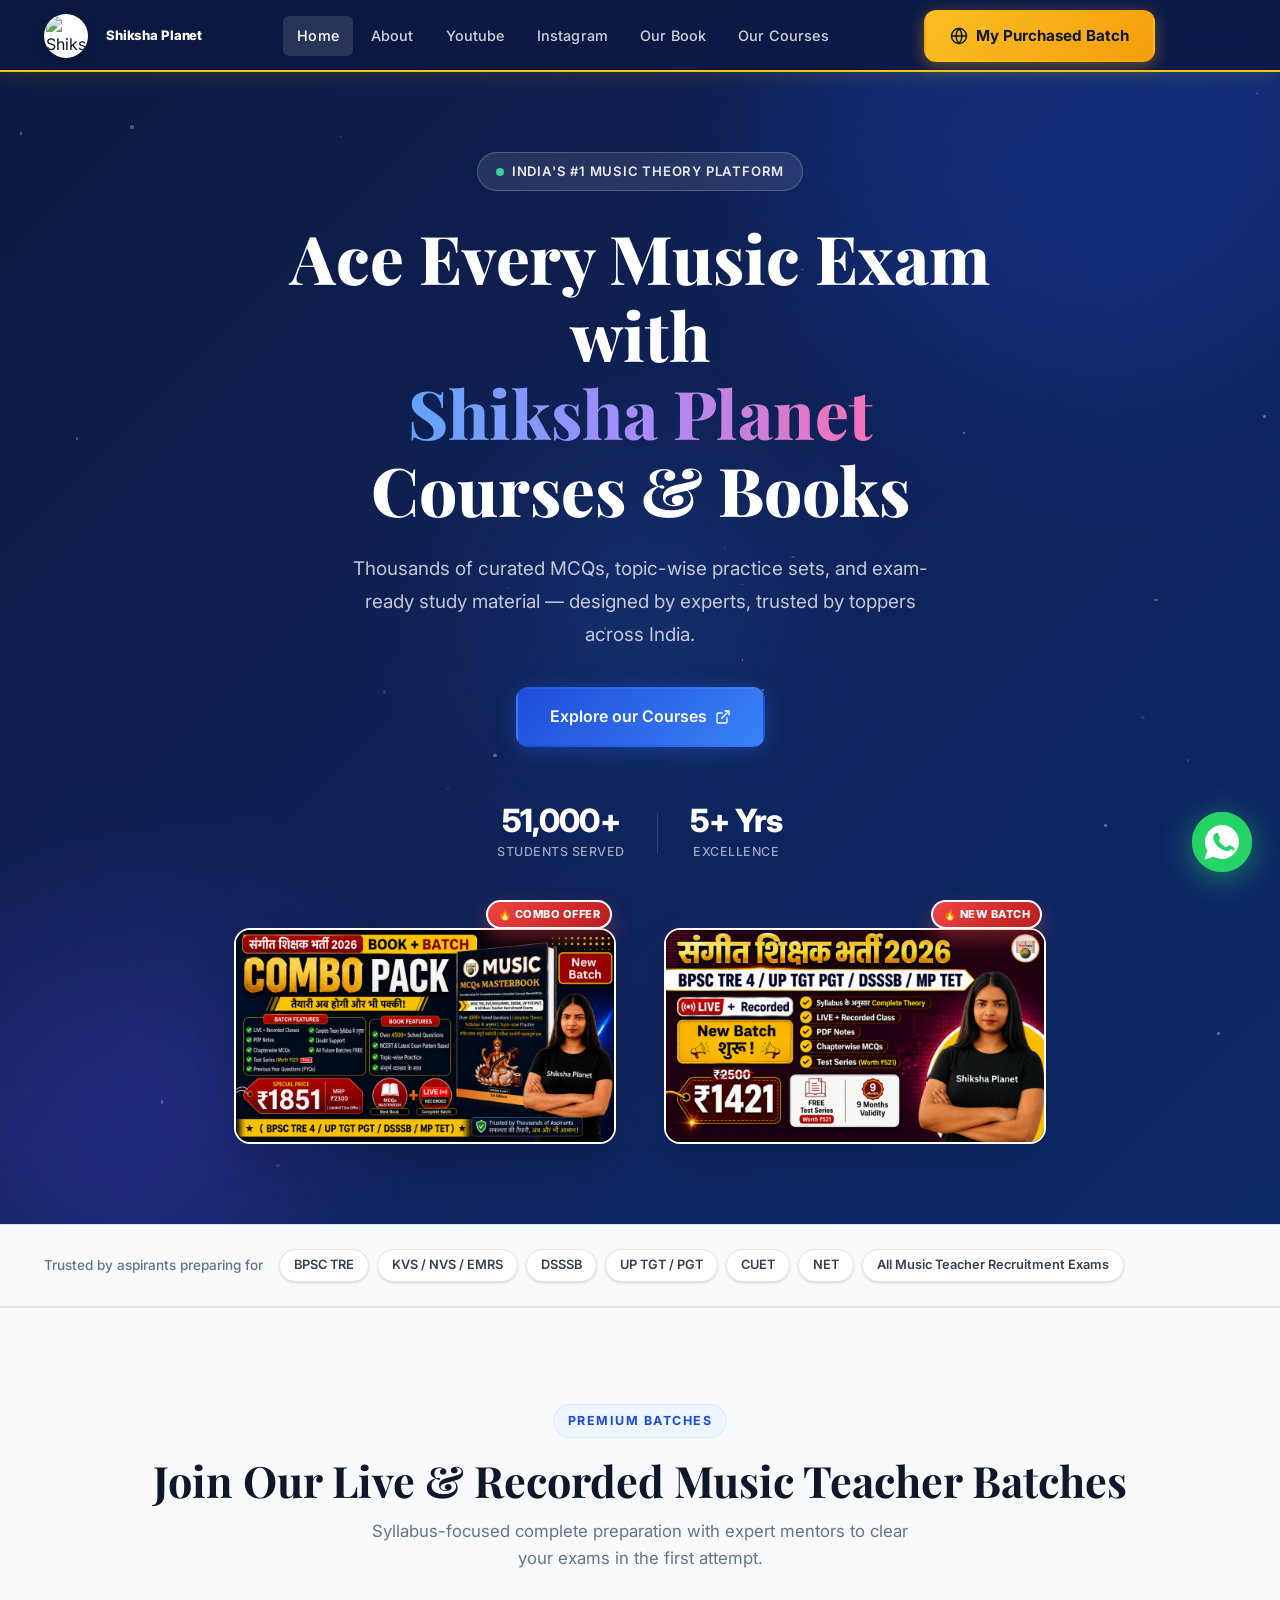
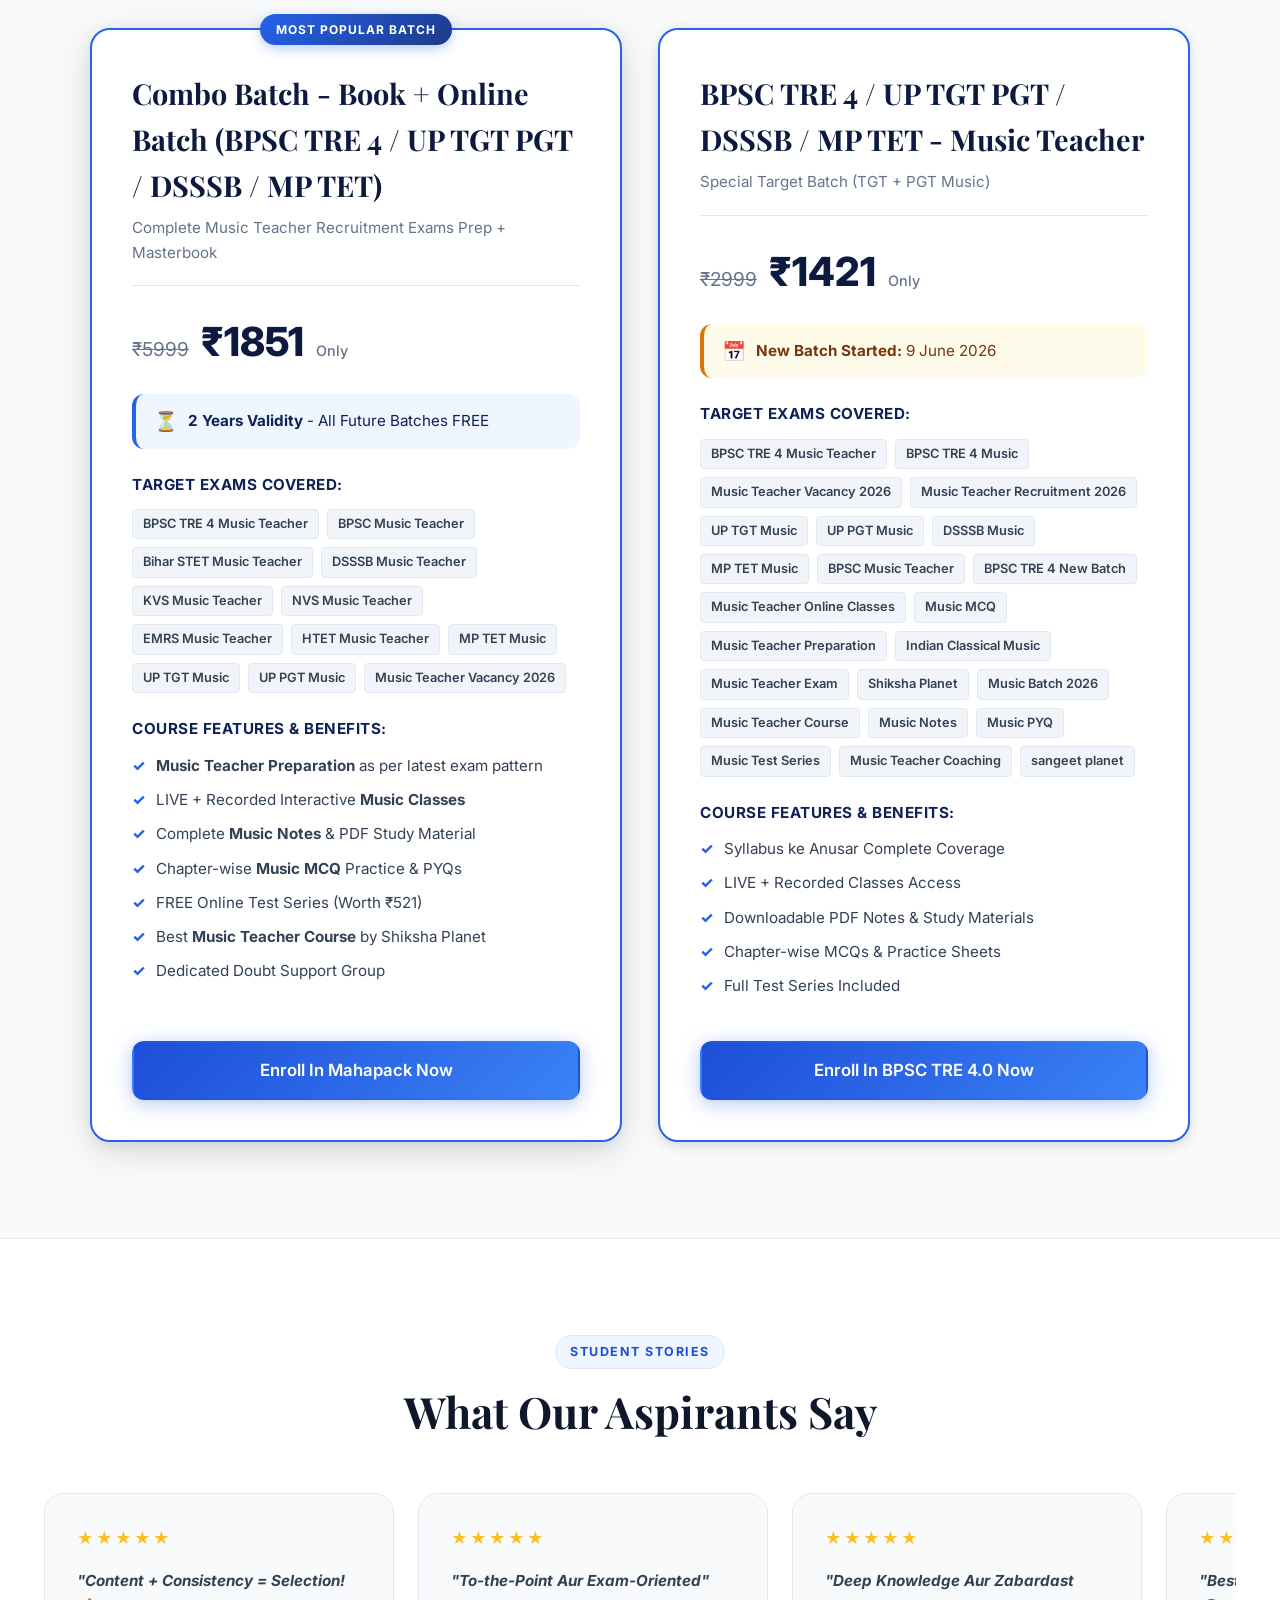
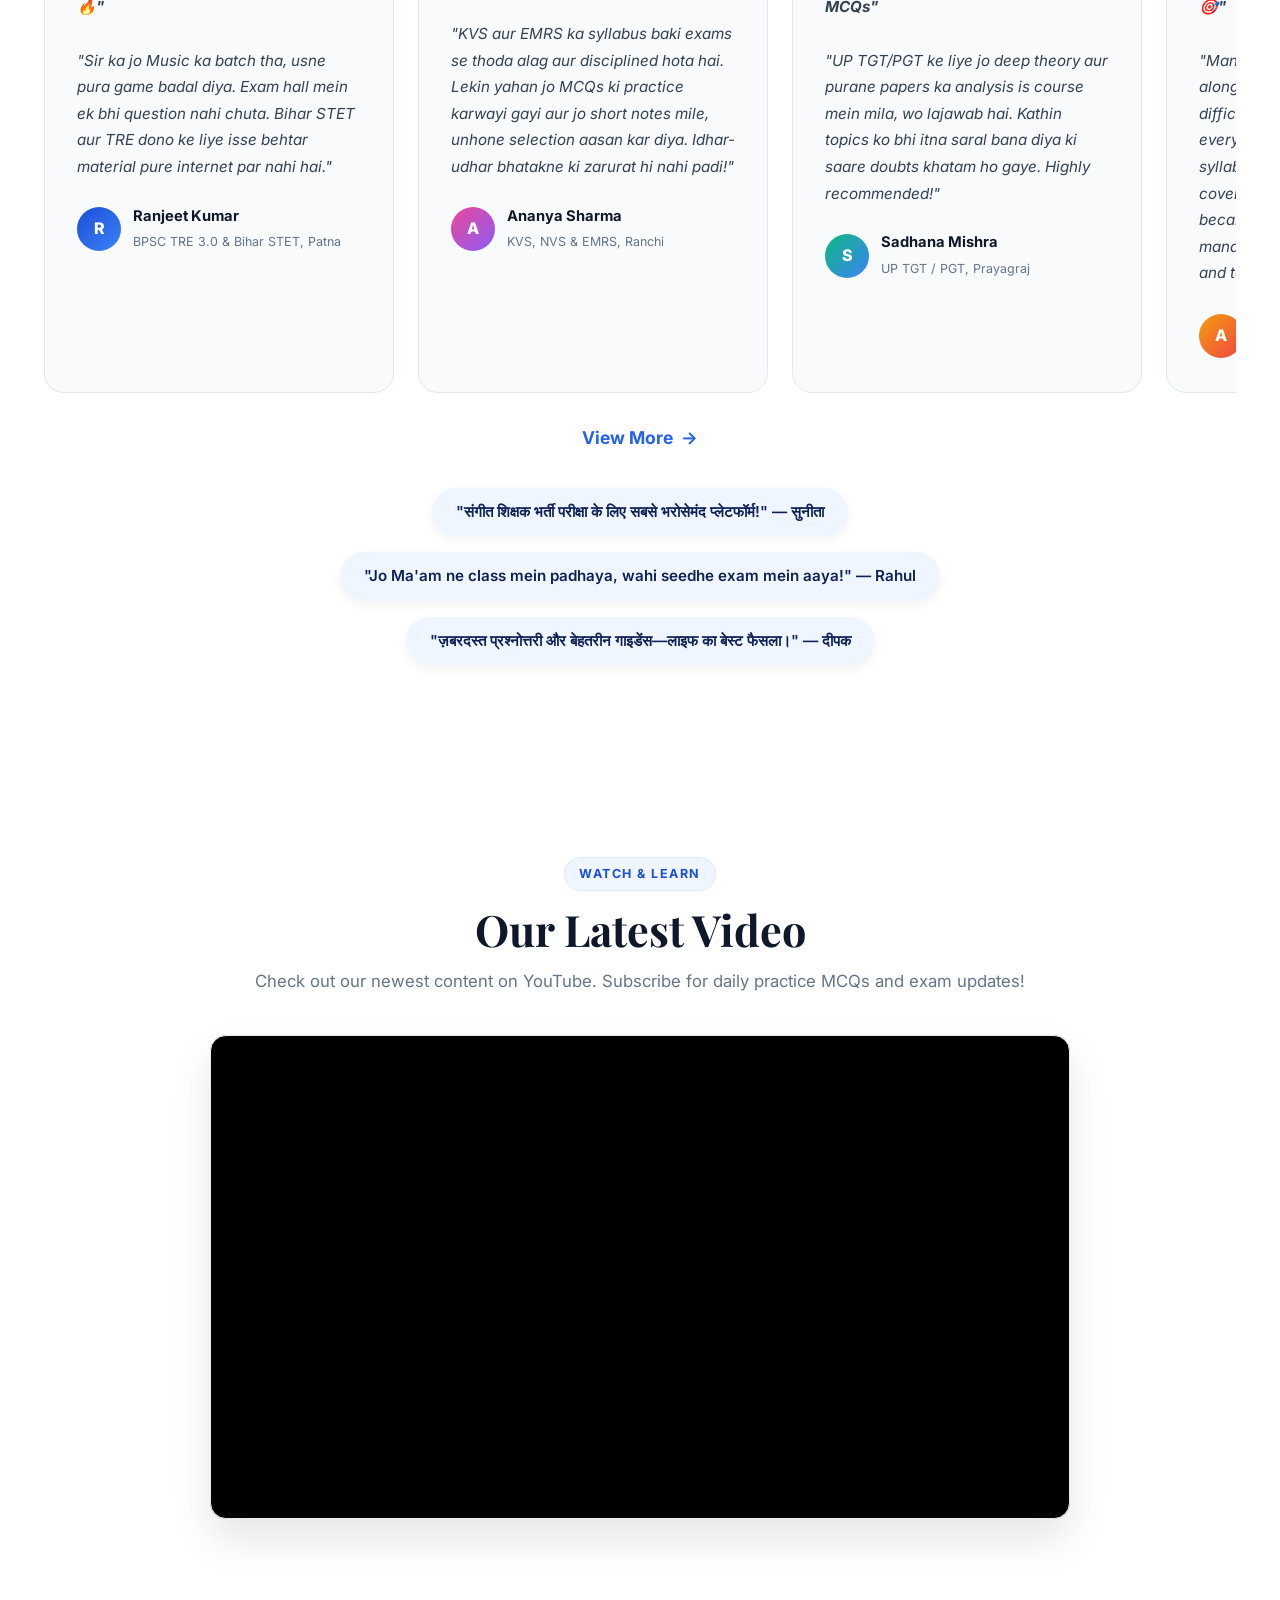
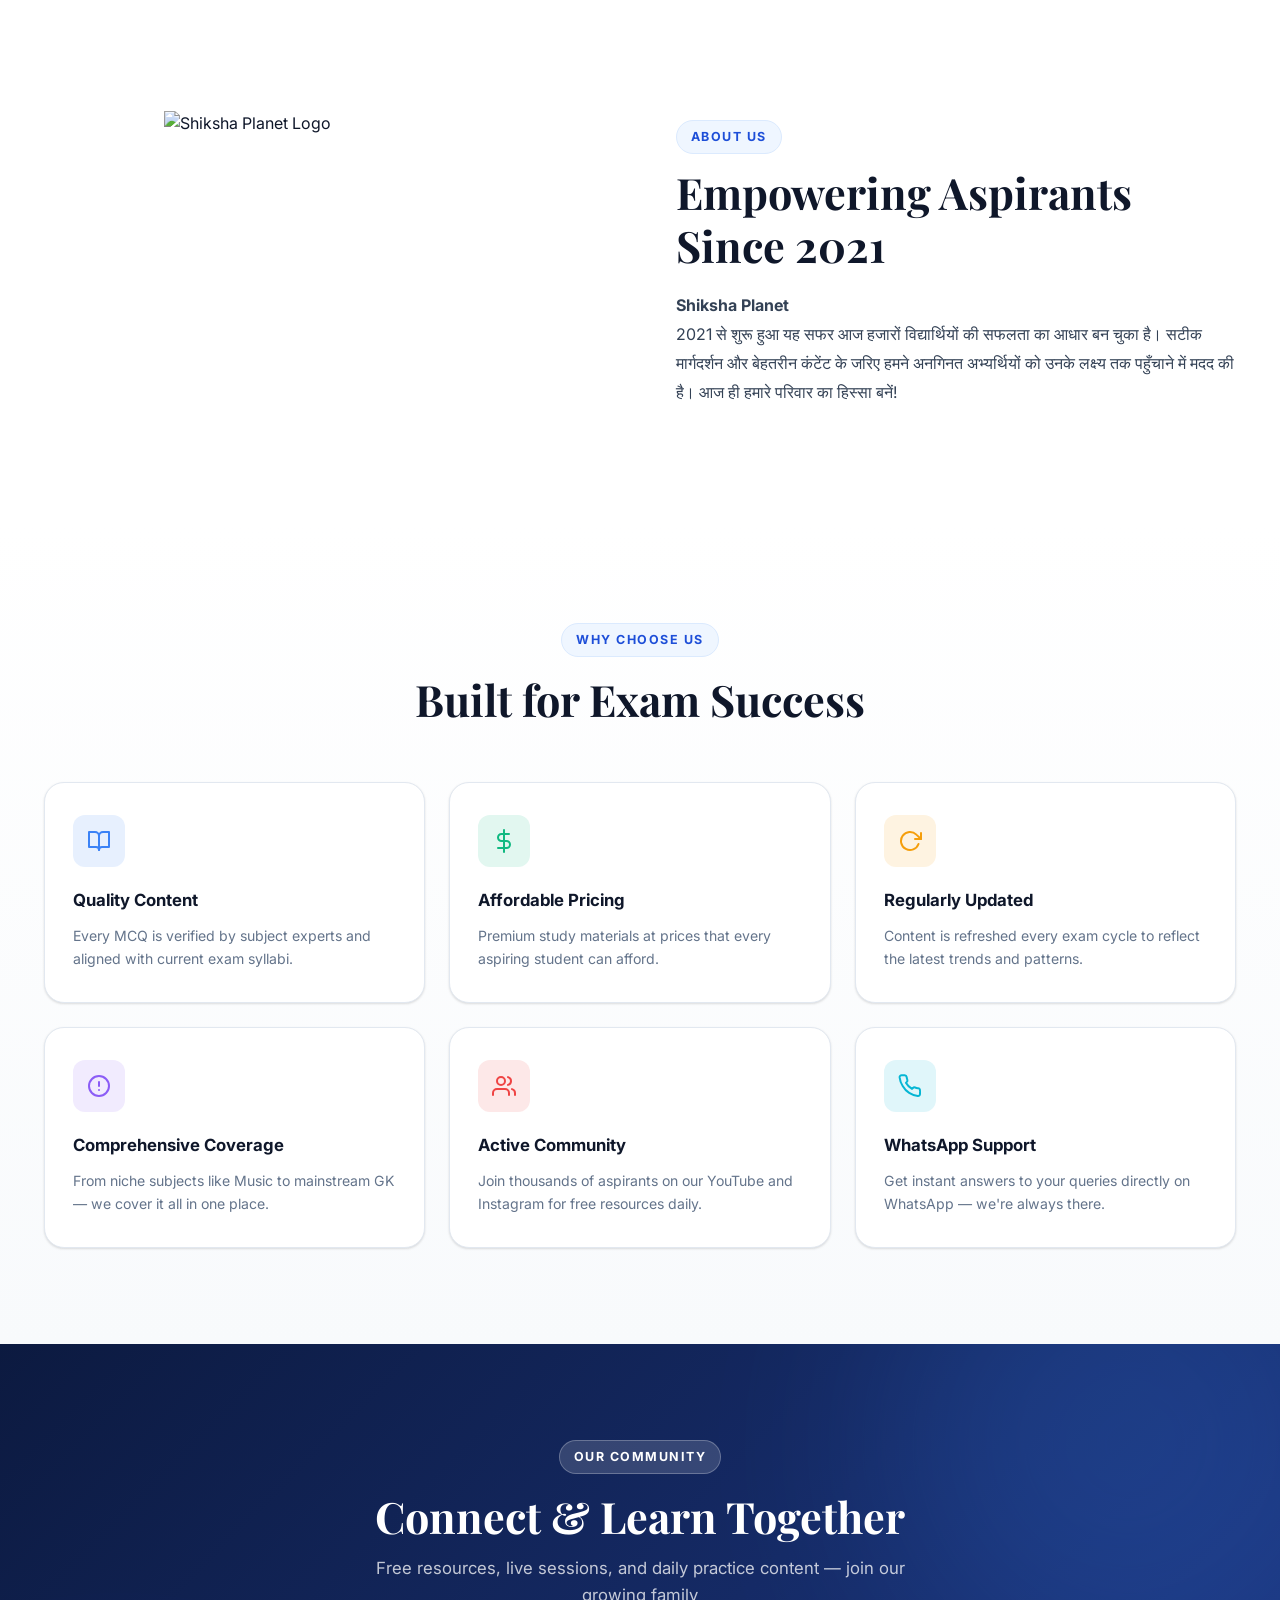
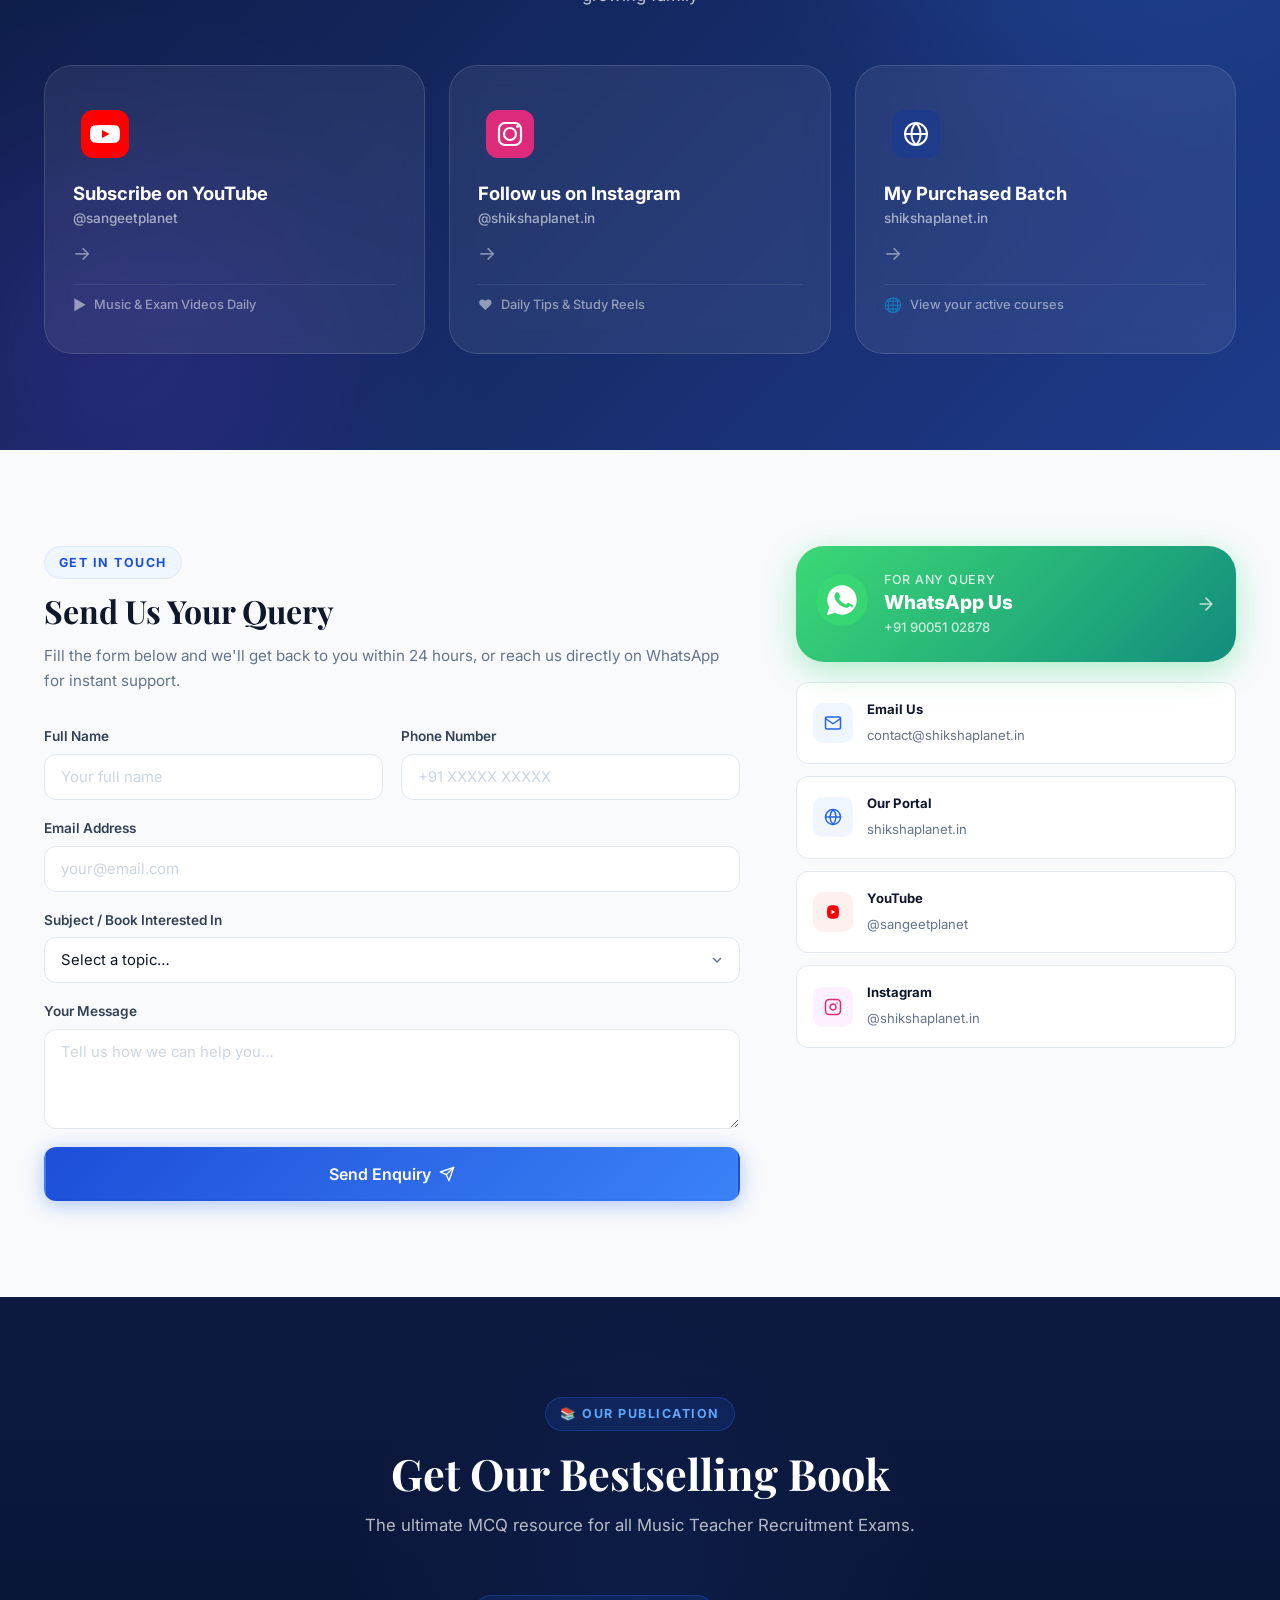
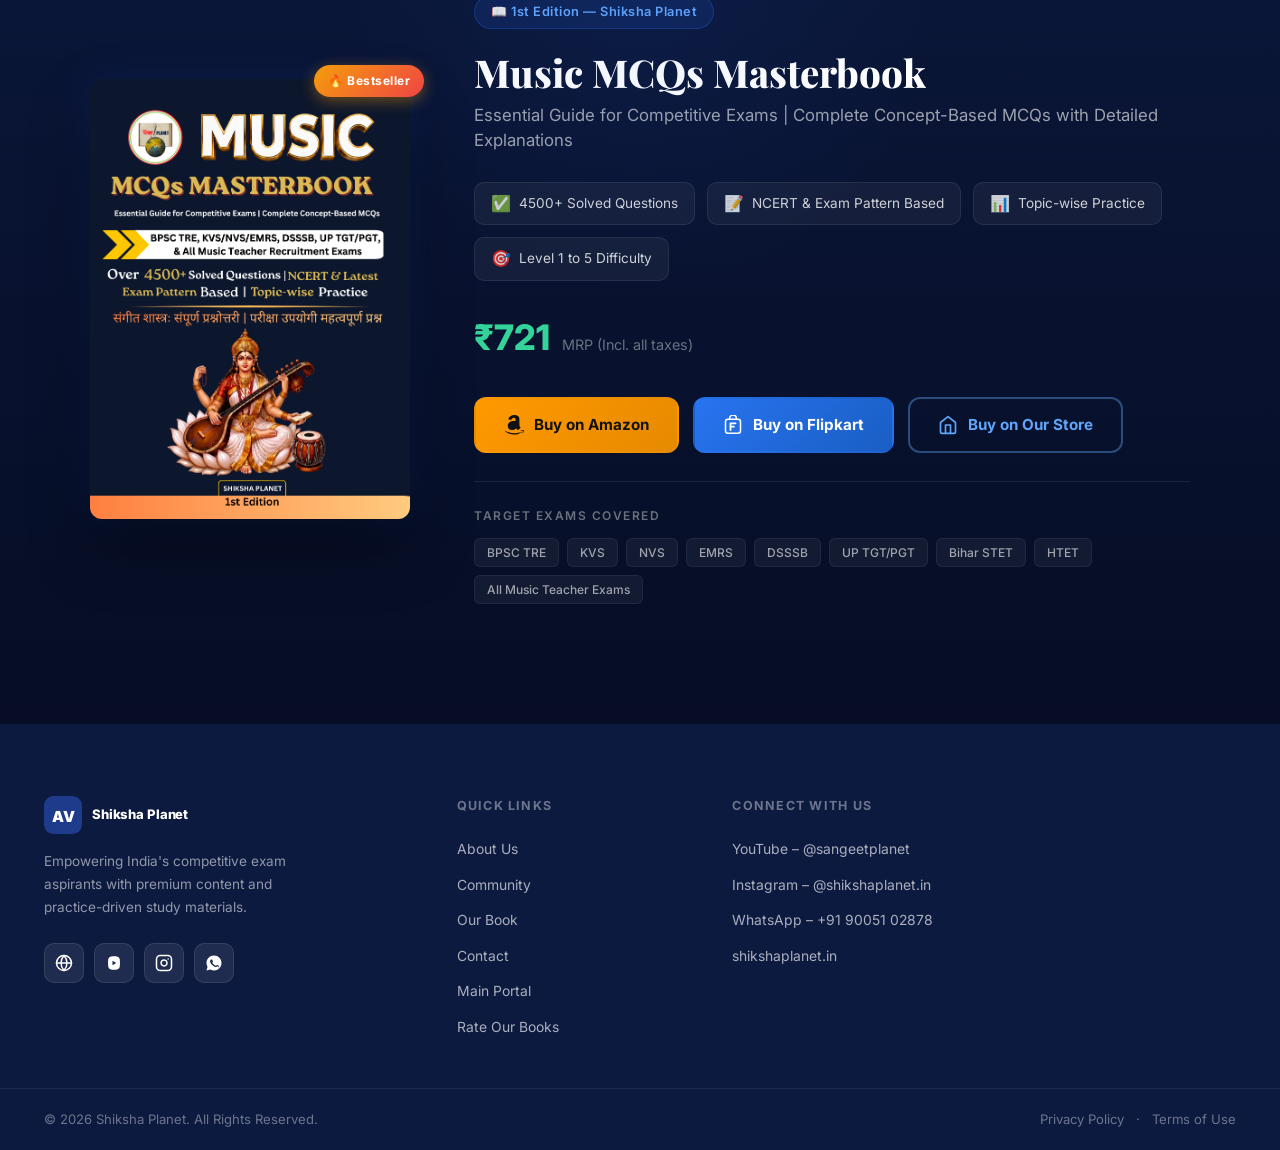
==== commit 6ce2795d: "Add files via upload" ====
--- a/index.html
+++ b/index.html
@@ -179,16 +179,16 @@
       </div>
 
       <div class="courses-grid">
-        <!-- Course 1: Mahapack -->
-        <a href="https://store.shikshaplanet.in/new-courses/52-sangeet-shikshak-mahapack" target="_blank" rel="noopener noreferrer" class="course-card popular-card" style="text-decoration: none; color: inherit; display: flex;">
+        <!-- Course 1: Combo Batch -->
+        <a href="https://store.shikshaplanet.in/new-courses/55-combo-batch-book-online-batch-bpsc-tre-4-up-tgt-pgt-dsssb-mp-tet" target="_blank" rel="noopener noreferrer" class="course-card popular-card" style="text-decoration: none; color: inherit; display: flex;">
           <div class="popular-badge">Most Popular Batch</div>
           <div class="course-card-header">
-            <h3>Sangeet Shikshak Mahapack</h3>
-            <p class="course-tagline">Complete Music Teacher Recruitment Exams Prep</p>
+            <h3>Combo Batch - Book + Online Batch (BPSC TRE 4 / UP TGT PGT / DSSSB / MP TET)</h3>
+            <p class="course-tagline">Complete Music Teacher Recruitment Exams Prep + Masterbook</p>
           </div>
           <div class="course-price-box">
             <span class="original-price">₹5999</span>
-            <span class="current-price">₹2821</span>
+            <span class="current-price">₹1851</span>
             <span class="price-suffix">Only</span>
           </div>
           <div class="validity-banner">
@@ -231,7 +231,7 @@
         <!-- Course 2: BPSC TRE 4.0 -->
         <a href="https://store.shikshaplanet.in/new-courses/49-bpsc-tre-4-music-new-batch" target="_blank" rel="noopener noreferrer" class="course-card" style="text-decoration: none; color: inherit; display: flex;">
           <div class="course-card-header">
-            <h3>BPSC TRE 4.0 Music Batch</h3>
+            <h3>BPSC TRE 4 / UP TGT PGT / DSSSB / MP TET - Music Teacher</h3>
             <p class="course-tagline">Special Target Batch (TGT + PGT Music)</p>
           </div>
           <div class="course-price-box">
@@ -245,10 +245,29 @@
           <div class="target-exams-box">
             <h4>Target Exams Covered:</h4>
             <div class="exams-tags">
-              <span>BPSC TRE 4.0 TGT Music</span>
-              <span>BPSC TRE 4.0 PGT Music</span>
-              <span>BPSC TRE 4 Music Class</span>
-              <span>Bihar Sangeet Shikshak Bharti</span>
+              <span>BPSC TRE 4 Music Teacher</span>
+              <span>BPSC TRE 4 Music</span>
+              <span>Music Teacher Vacancy 2026</span>
+              <span>Music Teacher Recruitment 2026</span>
+              <span>UP TGT Music</span>
+              <span>UP PGT Music</span>
+              <span>DSSSB Music</span>
+              <span>MP TET Music</span>
+              <span>BPSC Music Teacher</span>
+              <span>BPSC TRE 4 New Batch</span>
+              <span>Music Teacher Online Classes</span>
+              <span>Music MCQ</span>
+              <span>Music Teacher Preparation</span>
+              <span>Indian Classical Music</span>
+              <span>Music Teacher Exam</span>
+              <span>Shiksha Planet</span>
+              <span>Music Batch 2026</span>
+              <span>Music Teacher Course</span>
+              <span>Music Notes</span>
+              <span>Music PYQ</span>
+              <span>Music Test Series</span>
+              <span>Music Teacher Coaching</span>
+              <span>sangeet planet</span>
             </div>
           </div>
           <div class="course-features-list">
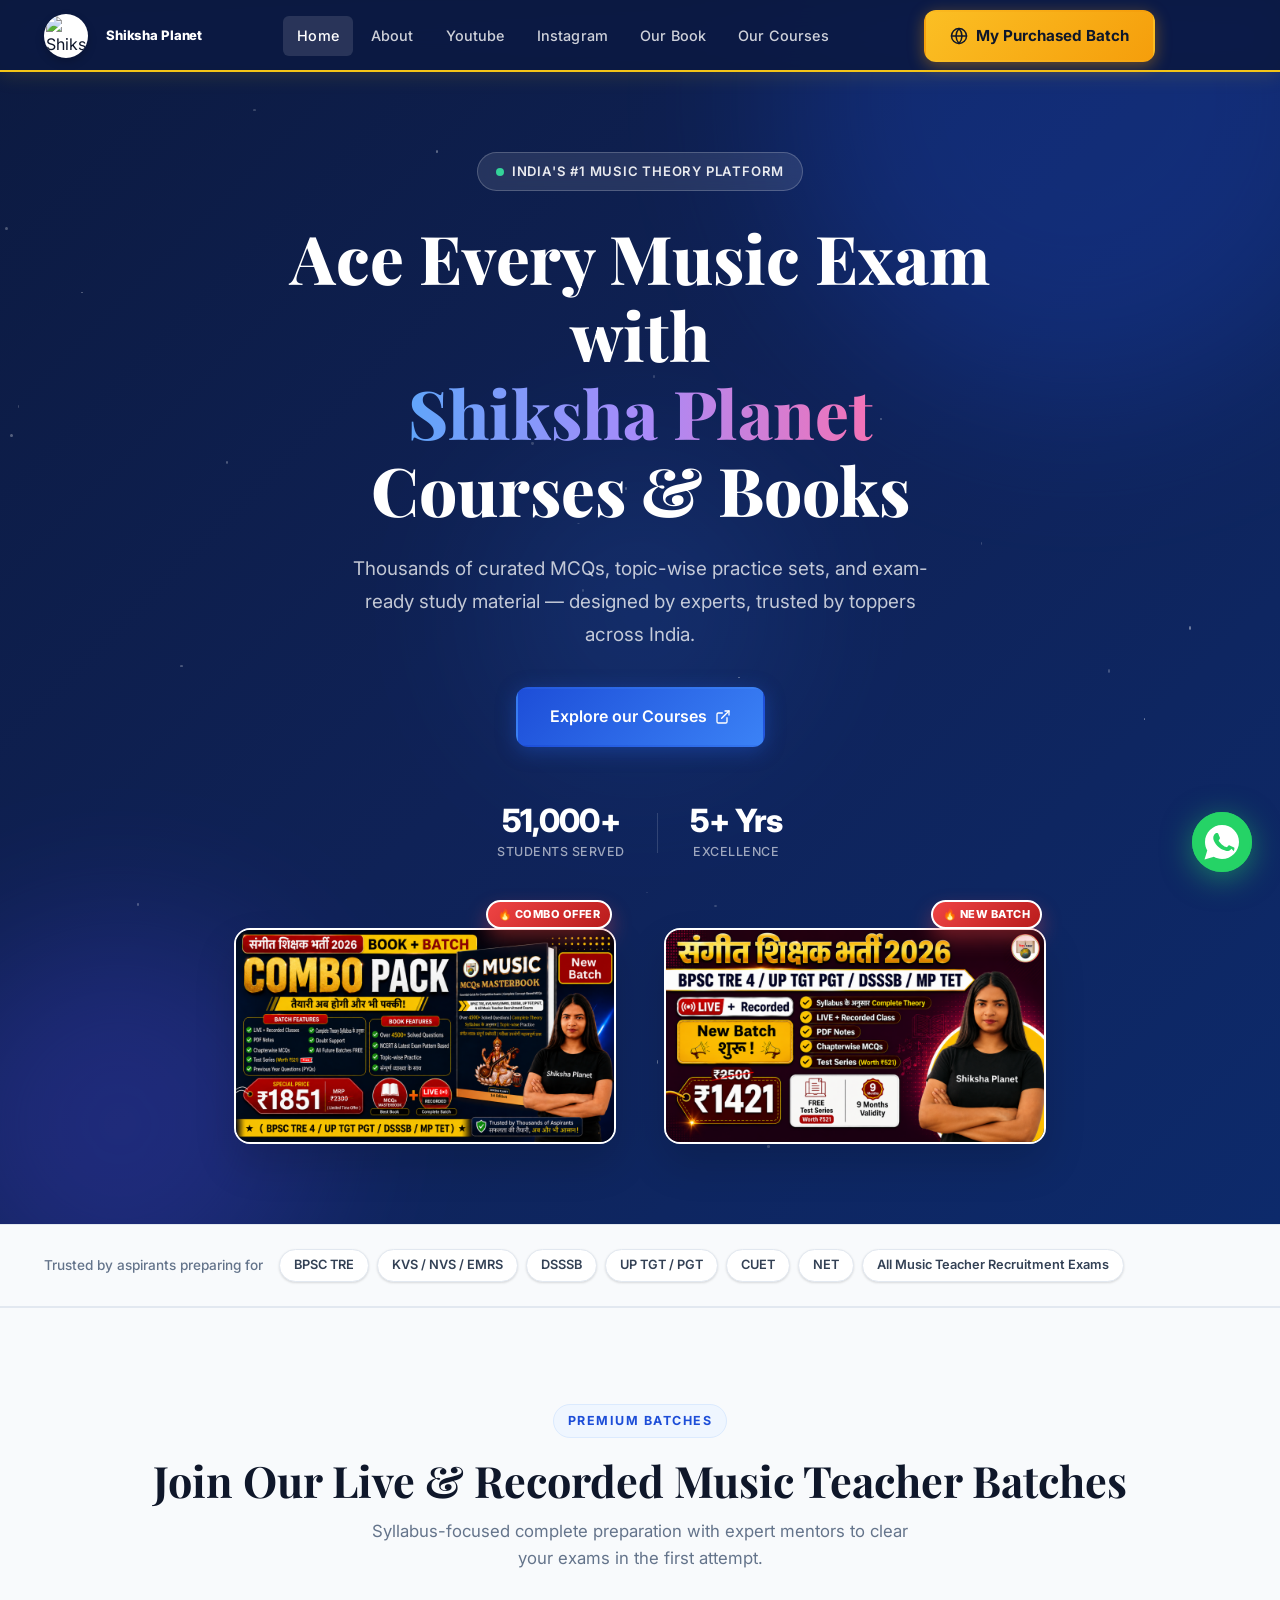
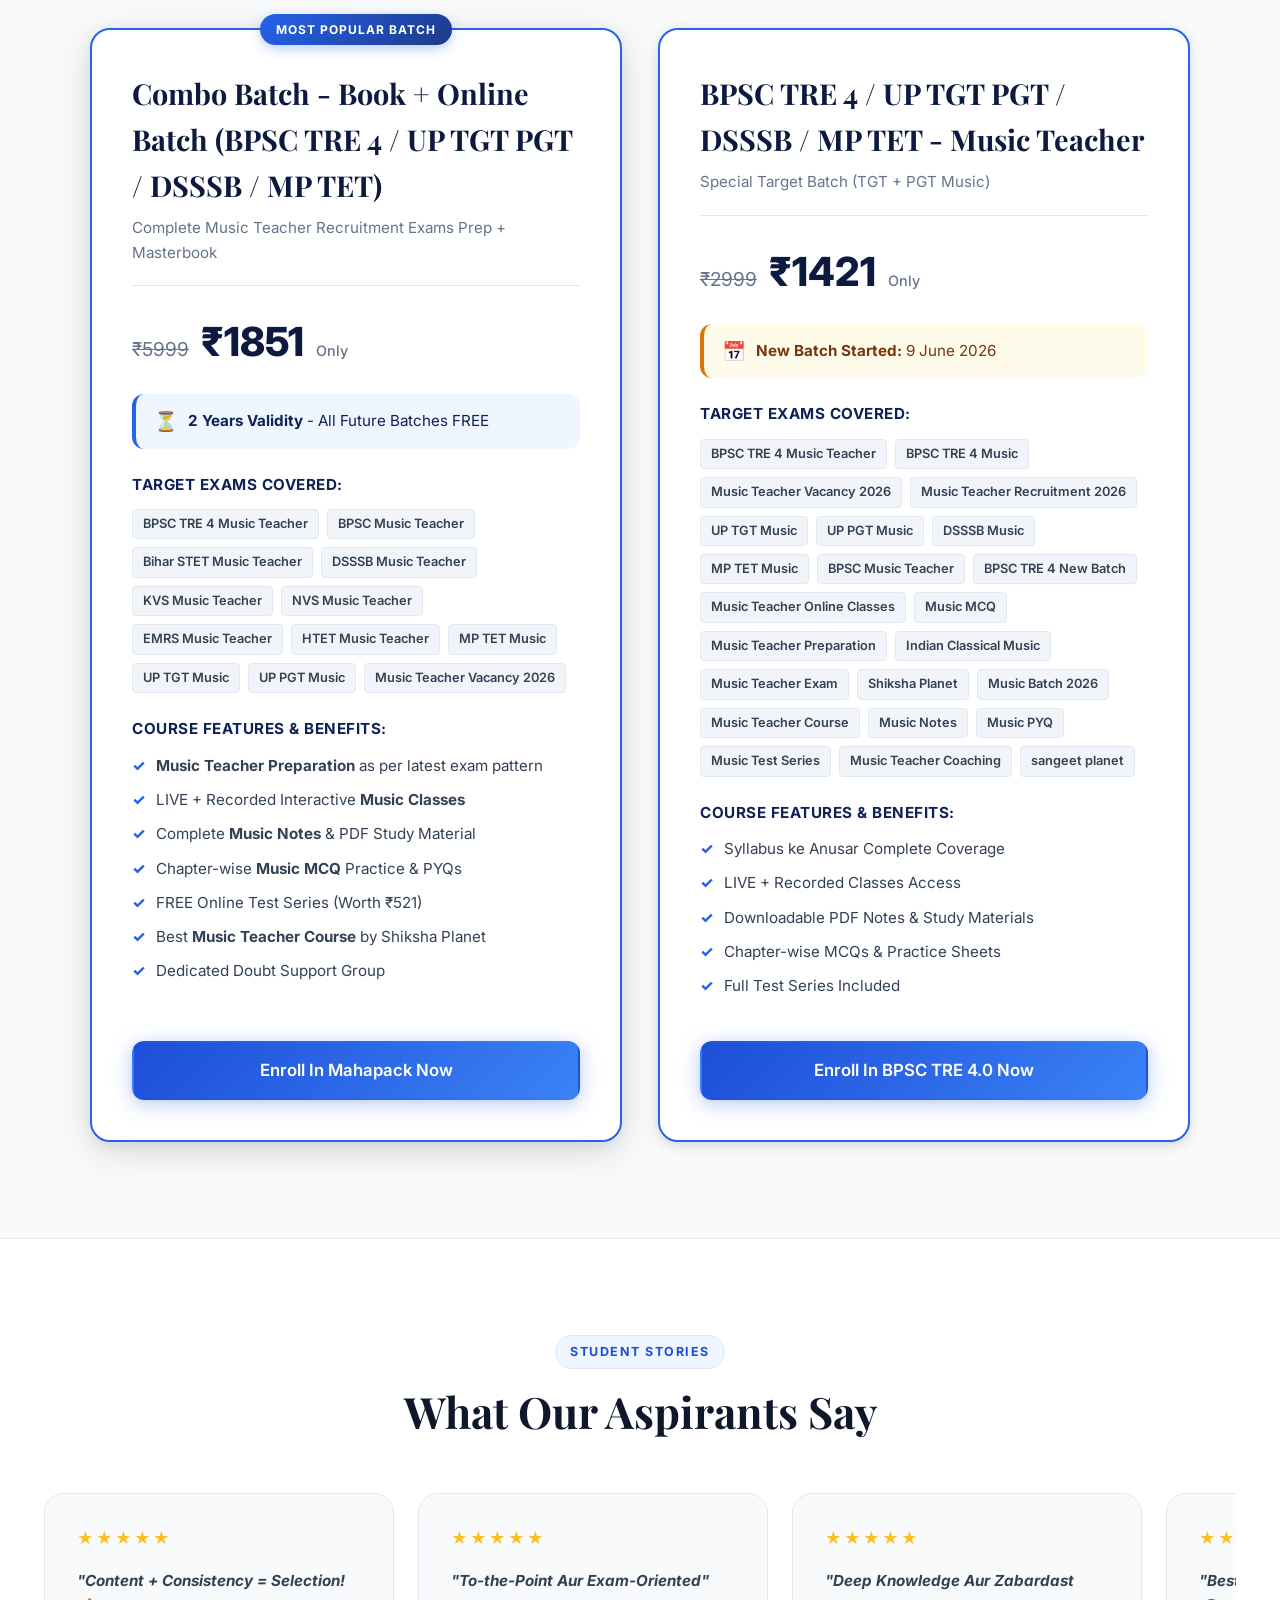
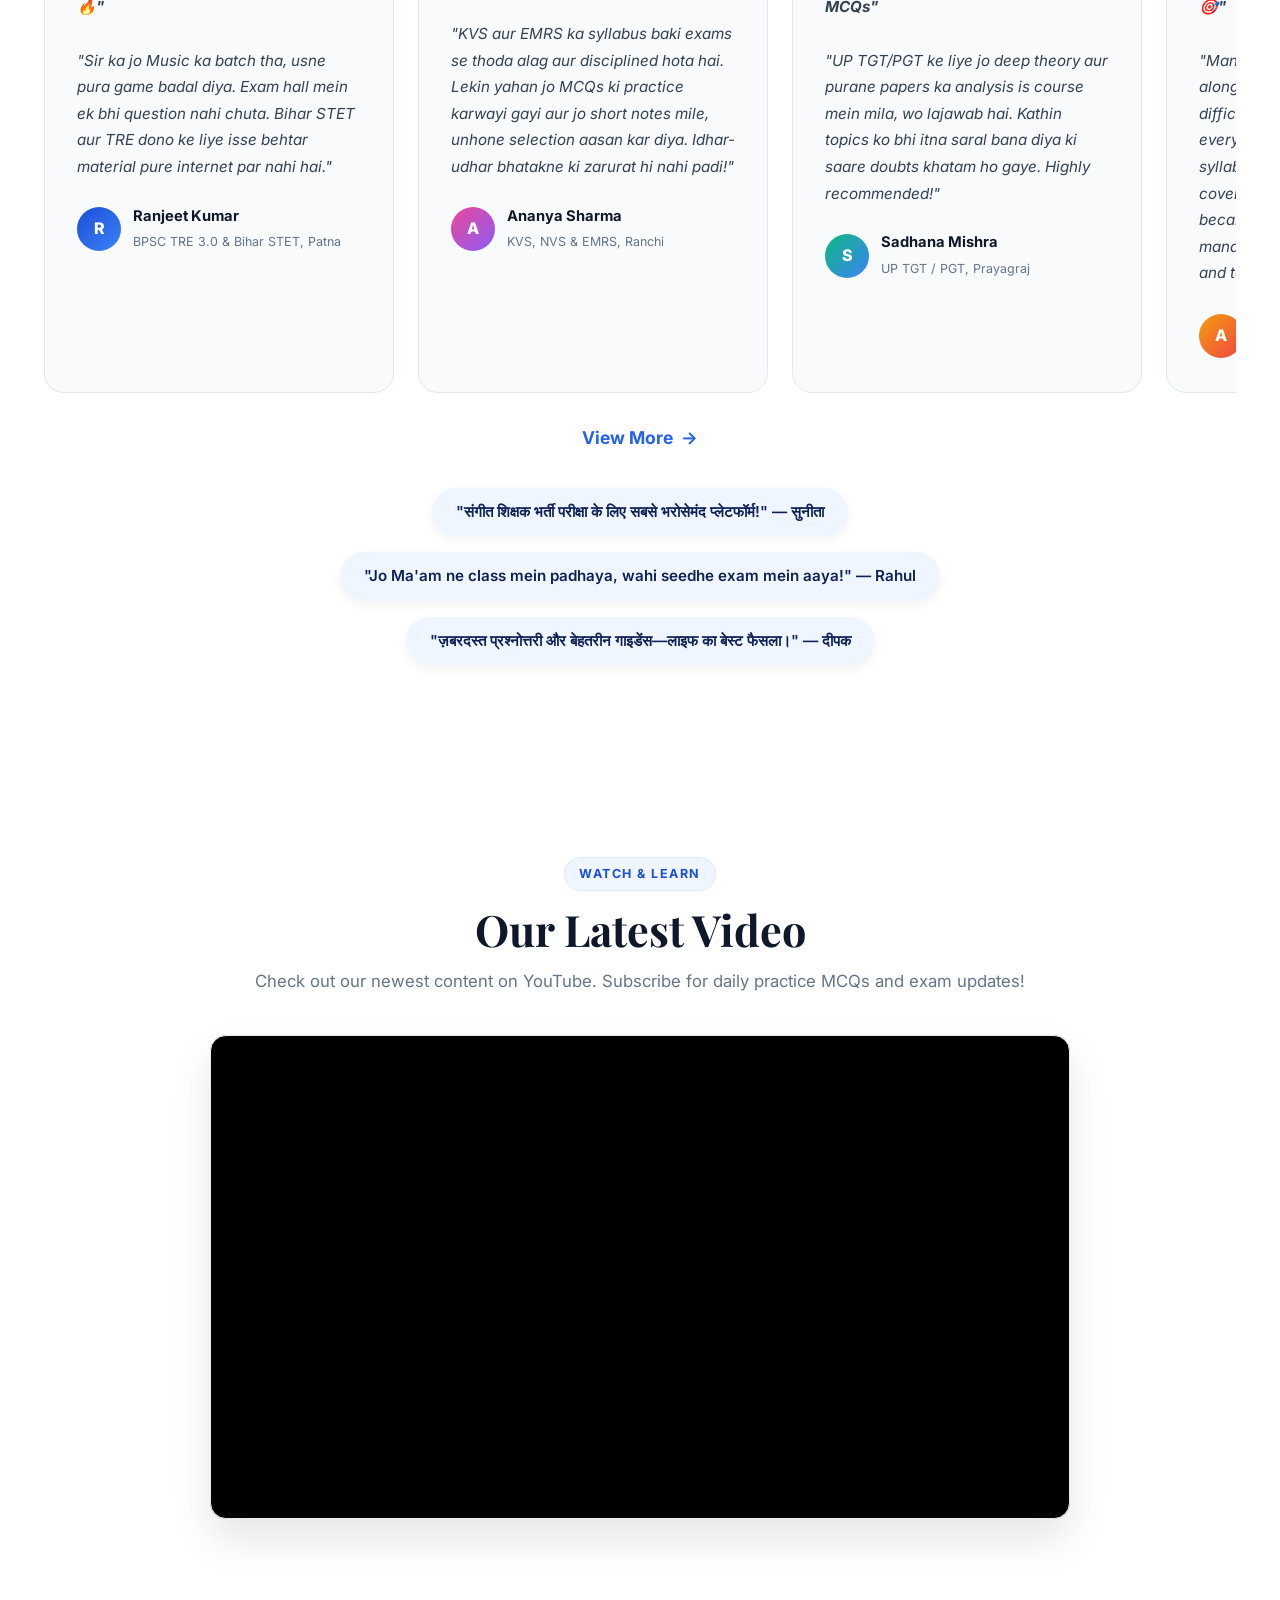
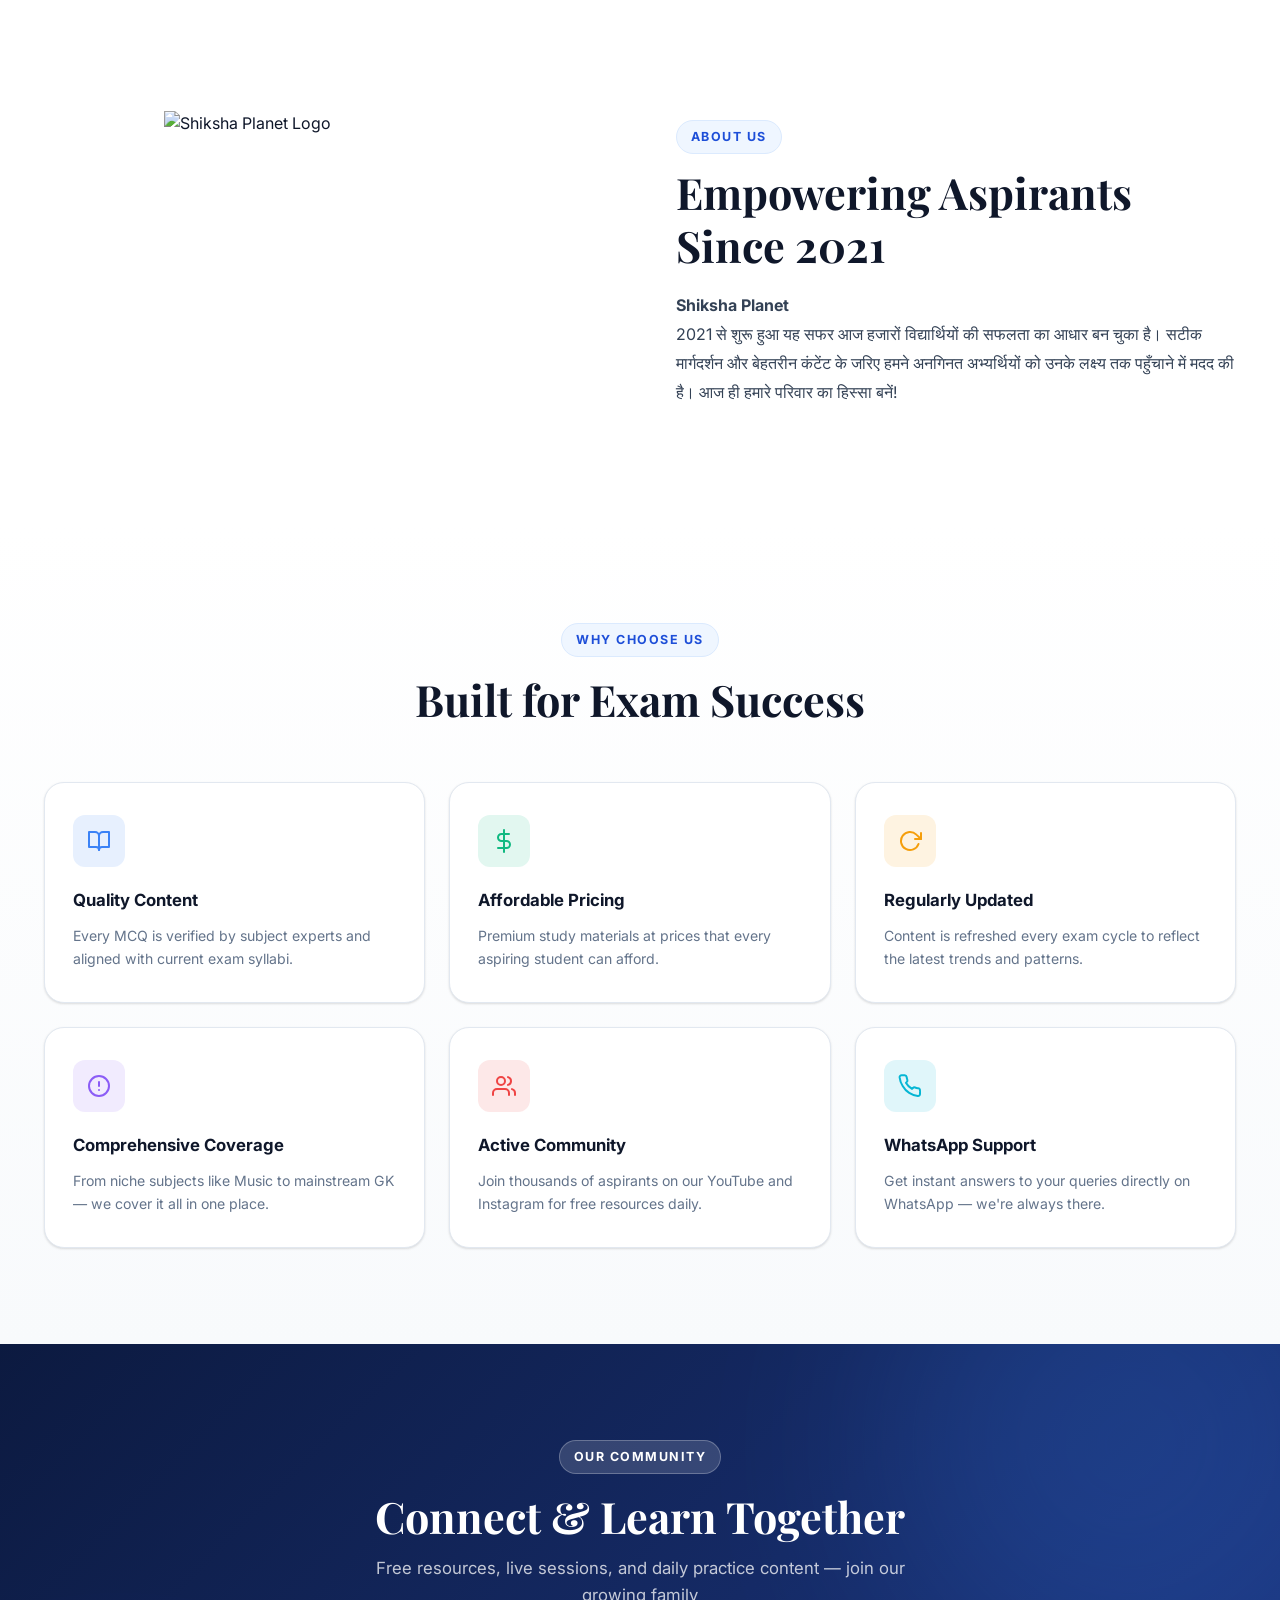
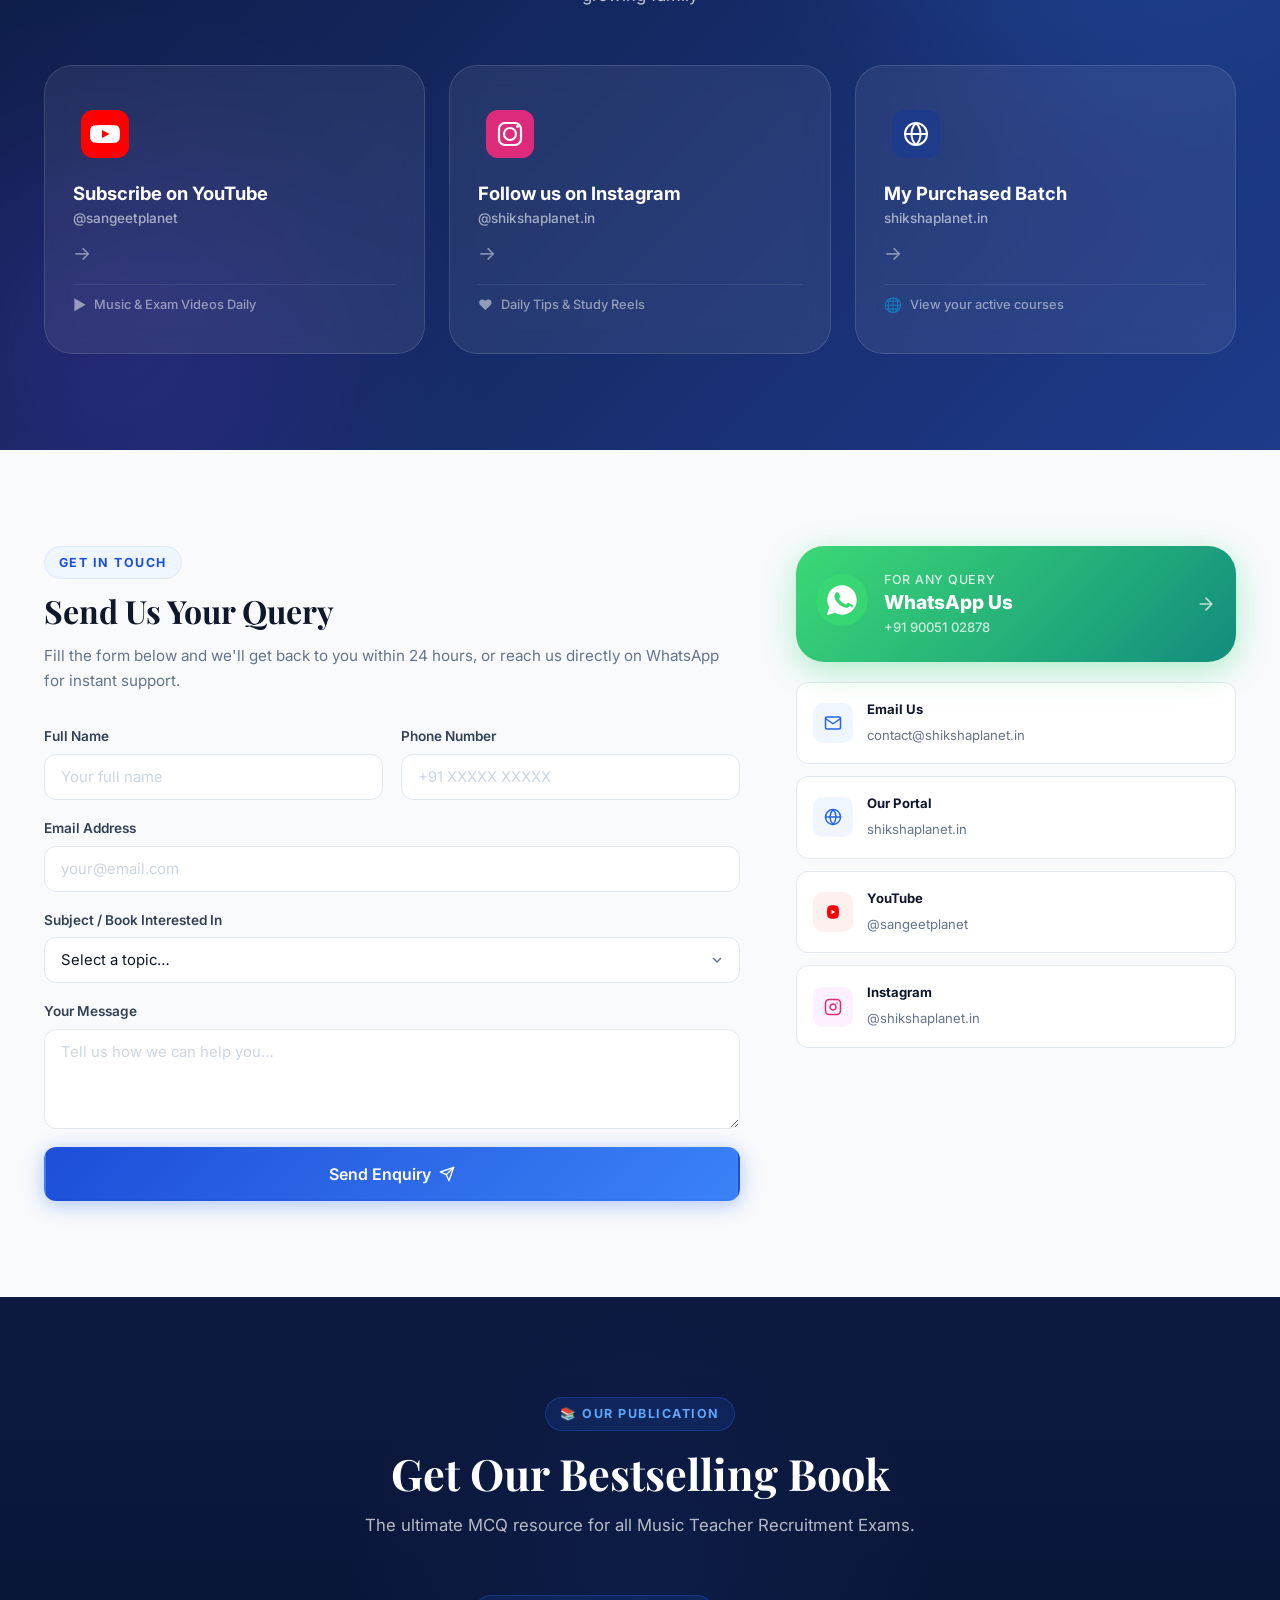
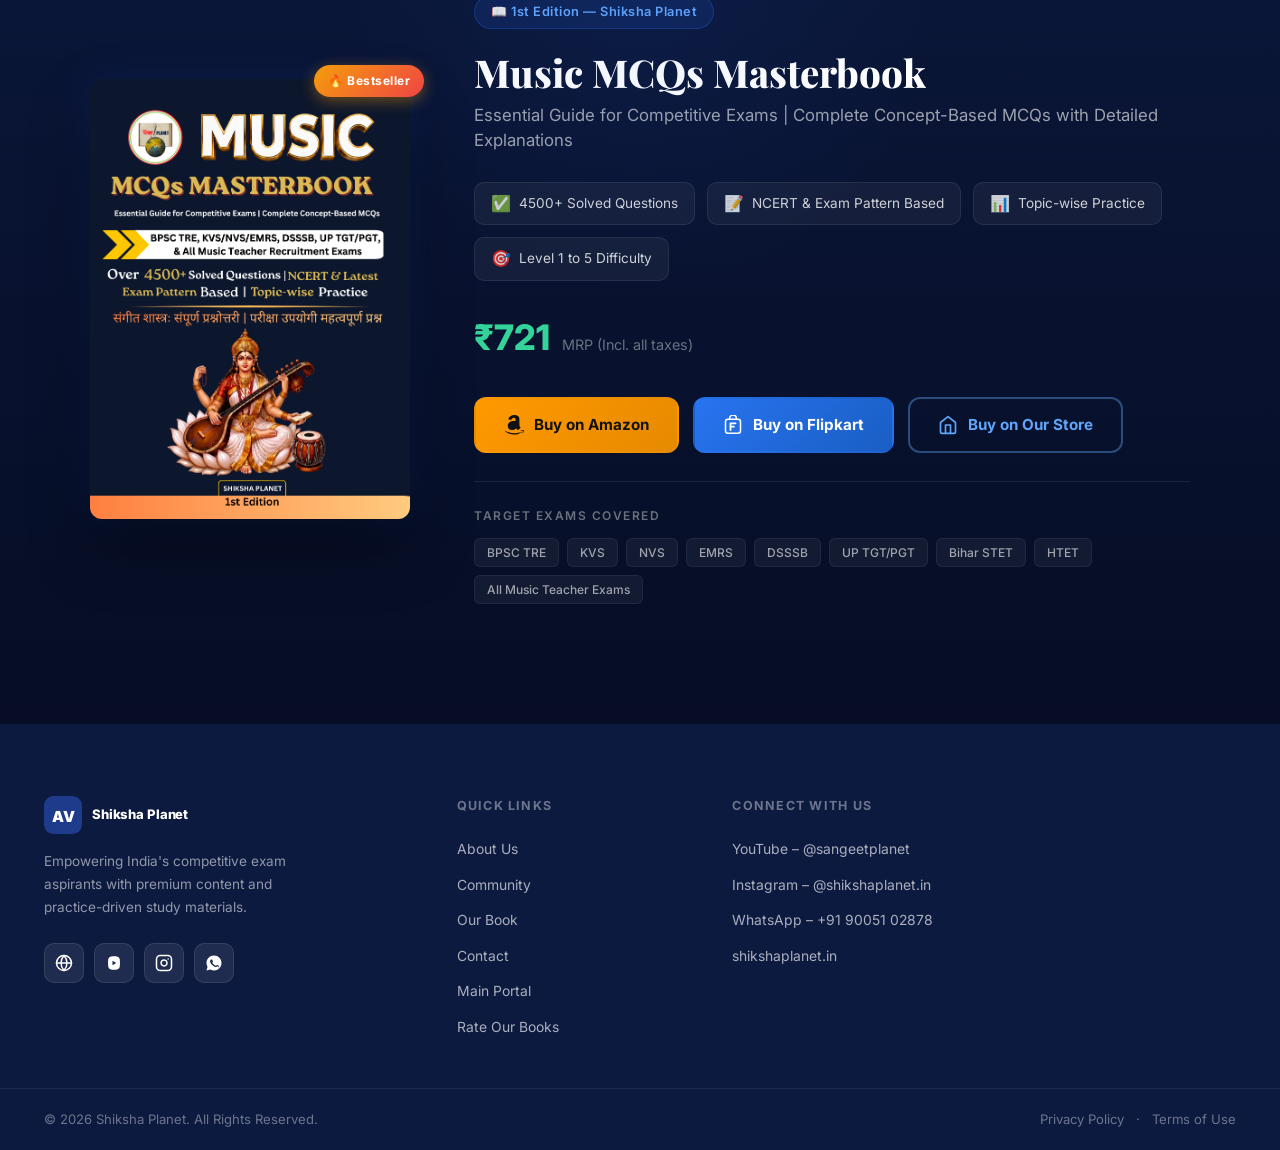
==== commit dcb3e53f: "Add files via upload" ====
--- a/index.html
+++ b/index.html
@@ -3,17 +3,143 @@
 <head>
   <meta charset="UTF-8" />
   <meta name="viewport" content="width=device-width, initial-scale=1.0" />
-  <title>Shiksha Planet | Premium Competitive Exam Courses</title>
-  <meta name="description" content="Shiksha Planet — India's trusted platform for competitive exam preparation courses, practice series, and study materials." />
-  <meta property="og:title" content="Shiksha Planet" />
-  <meta property="og:description" content="Premium competitive exam preparation courses and study materials." />
+  <title>Music Teacher Courses (BPSC, UP TGT/PGT, DSSSB, MP TET) | Shiksha Planet</title>
+  <meta name="description" content="Shiksha Planet — India's trusted platform for Music Teacher recruitment exam preparation (BPSC TRE 4, UP TGT/PGT, DSSSB, MP TET), online live/recorded batches, practice sets, and study materials." />
+  <meta property="og:title" content="Music Teacher Courses (BPSC, UP TGT/PGT, DSSSB, MP TET) | Shiksha Planet" />
+  <meta property="og:description" content="Premium competitive exam preparation courses, Music MCQs Masterbook, and practice study materials." />
   <meta property="og:type" content="website" />
+  <meta property="og:image" content="images/logo.png" />
   <meta name="keywords" content="BPSC TRE 4 Music Teacher, BPSC Music Teacher, Bihar STET Music, Bihar STET Music Teacher, DSSSB Music Teacher, KVS Music Teacher, NVS Music Teacher, EMRS Music Teacher, HTET Music Teacher, MP TET Music, UP TGT Music, UP PGT Music, Music Teacher Vacancy 2026, Music Teacher Exam, Sangeet Shikshak, Music Teacher Preparation, BPSC TRE 4 Vacancy, Bihar Teacher Vacancy, Music MCQ, Music Notes, Music Classes, Music Teacher Course, Shiksha Planet Music, shiksha planet, Music Teacher Online Classes, Music Teacher Preparation Batch, Sangeet Shikshak Batch, BPSC Music Teacher Course, Music Teacher Exam Preparation, Music Teacher Live Classes, Sangeet Shikshak Online Batch, up tgt pgt, htet music, dsssb music, nvs music, kvs music, emrs music, up tgt music, up pgt music, BPSC TRE 4 Music Class, Bihar Sangeet Shikshak Bharti" />
-  <link rel="canonical" href="https://store.shikshaplanet.in/" />
+  <link rel="icon" href="images/logo.png" type="image/png" />
+  <link rel="canonical" href="https://shikshaplanet.in/" />
   <link rel="preconnect" href="https://fonts.googleapis.com" />
   <link rel="preconnect" href="https://fonts.gstatic.com" crossorigin />
   <link href="https://fonts.googleapis.com/css2?family=Inter:wght@300;400;500;600;700;800;900&family=Playfair+Display:wght@600;700;800&display=swap" rel="stylesheet" />
   <link rel="stylesheet" href="style.css?v=2" />
+
+  <!-- Schema.org JSON-LD for Google SEO Rich Snippets -->
+  <script type="application/ld+json">
+  [
+    {
+      "@context": "https://schema.org",
+      "@type": "EducationalOrganization",
+      "name": "Shiksha Planet",
+      "url": "https://shikshaplanet.in/",
+      "logo": "https://shikshaplanet.in/images/logo.png",
+      "description": "India's trusted platform for Music Teacher recruitment exam preparation, online courses, and study materials.",
+      "sameAs": [
+        "https://www.youtube.com/@sangeetplanet",
+        "https://www.instagram.com/shikshaplanet.in"
+      ],
+      "aggregateRating": {
+        "@type": "AggregateRating",
+        "ratingValue": "4.9",
+        "reviewCount": "51000"
+      }
+    },
+    {
+      "@context": "https://schema.org",
+      "@type": "Course",
+      "name": "Combo Batch - Book + Online Batch (BPSC TRE 4 / UP TGT PGT / DSSSB / MP TET)",
+      "description": "Complete Music Teacher Recruitment Exams Prep + Masterbook",
+      "provider": {
+        "@type": "Organization",
+        "name": "Shiksha Planet"
+      },
+      "offers": {
+        "@type": "Offer",
+        "price": "1851",
+        "priceCurrency": "INR",
+        "availability": "https://schema.org/InStock",
+        "url": "https://store.shikshaplanet.in/new-courses/55-combo-batch-book-online-batch-bpsc-tre-4-up-tgt-pgt-dsssb-mp-tet"
+      }
+    },
+    {
+      "@context": "https://schema.org",
+      "@type": "Course",
+      "name": "BPSC TRE 4 / UP TGT PGT / DSSSB / MP TET - Music Teacher",
+      "description": "Special Target Batch (TGT + PGT Music Teacher Exam Prep)",
+      "provider": {
+        "@type": "Organization",
+        "name": "Shiksha Planet"
+      },
+      "offers": {
+        "@type": "Offer",
+        "price": "1421",
+        "priceCurrency": "INR",
+        "availability": "https://schema.org/InStock",
+        "url": "https://store.shikshaplanet.in/new-courses/49-bpsc-tre-4-music-new-batch"
+      }
+    },
+    {
+      "@context": "https://schema.org",
+      "@type": "Book",
+      "name": "Music MCQs Masterbook",
+      "author": {
+        "@type": "Organization",
+        "name": "Shiksha Planet"
+      },
+      "workExample": {
+        "@type": "Book",
+        "isbn": "9788168646919",
+        "bookEdition": "1st Edition",
+        "bookFormat": "https://schema.org/Paperback"
+      },
+      "offers": {
+        "@type": "Offer",
+        "price": "721",
+        "priceCurrency": "INR",
+        "availability": "https://schema.org/InStock"
+      }
+    },
+    {
+      "@context": "https://schema.org",
+      "@type": "FAQPage",
+      "mainEntity": [
+        {
+          "@type": "Question",
+          "name": "Shiksha Planet ke Online Courses / Batches kaise join karein?",
+          "acceptedAnswer": {
+            "@type": "Answer",
+            "text": "Aap humare Courses section se 'Enroll Now' button par click karke direct Shiksha Planet Portal ya App se batch join kar sakte hain. Payment hote hi batch turant aapke account mein activate ho jaayega."
+          }
+        },
+        {
+          "@type": "Question",
+          "name": "PDF Notes, Chapter-wise MCQs aur Test Series kaise milenge?",
+          "acceptedAnswer": {
+            "@type": "Answer",
+            "text": "Batch join karne ke baad aapko App aur Web Portal dono par sabhi PDF Notes, Topic-wise Practice Sets aur Full Length Test Series milenge jinhe aap kabhi bhi access kar sakte hain."
+          }
+        },
+        {
+          "@type": "Question",
+          "name": "Music MCQs Masterbook ki Home Delivery kitne din mein hoti hai?",
+          "acceptedAnswer": {
+            "@type": "Answer",
+            "text": "Amazon, Flipkart ya Shiksha Planet Store se order karne ke baad book 3 se 7 dino ke andar aapke diya gaye address par safely deliver kar di jaati hai."
+          }
+        },
+        {
+          "@type": "Question",
+          "name": "Batches ki Validity kitni hoti hai aur Live / Recorded Classes kitni baar dekh sakte hain?",
+          "acceptedAnswer": {
+            "@type": "Answer",
+            "text": "Batches mein unlimited views ke saath Recorded Classes ka access rehta hai. Validity course ke anusar 1 Year se 2 Years (Mahapack/Combo) tak hoti hai."
+          }
+        },
+        {
+          "@type": "Question",
+          "name": "Payment ke baad agar koi issue aaye ya query ho to kahan contact karein?",
+          "acceptedAnswer": {
+            "@type": "Answer",
+            "text": "Aap humare official WhatsApp (+91 90051 02878) ya email (contact@shikshaplanet.in) par direct contact kar sakte hain. Humari team turant aapki help karegi."
+          }
+        }
+      ]
+    }
+  ]
+  </script>
 </head>
 <body>
 
